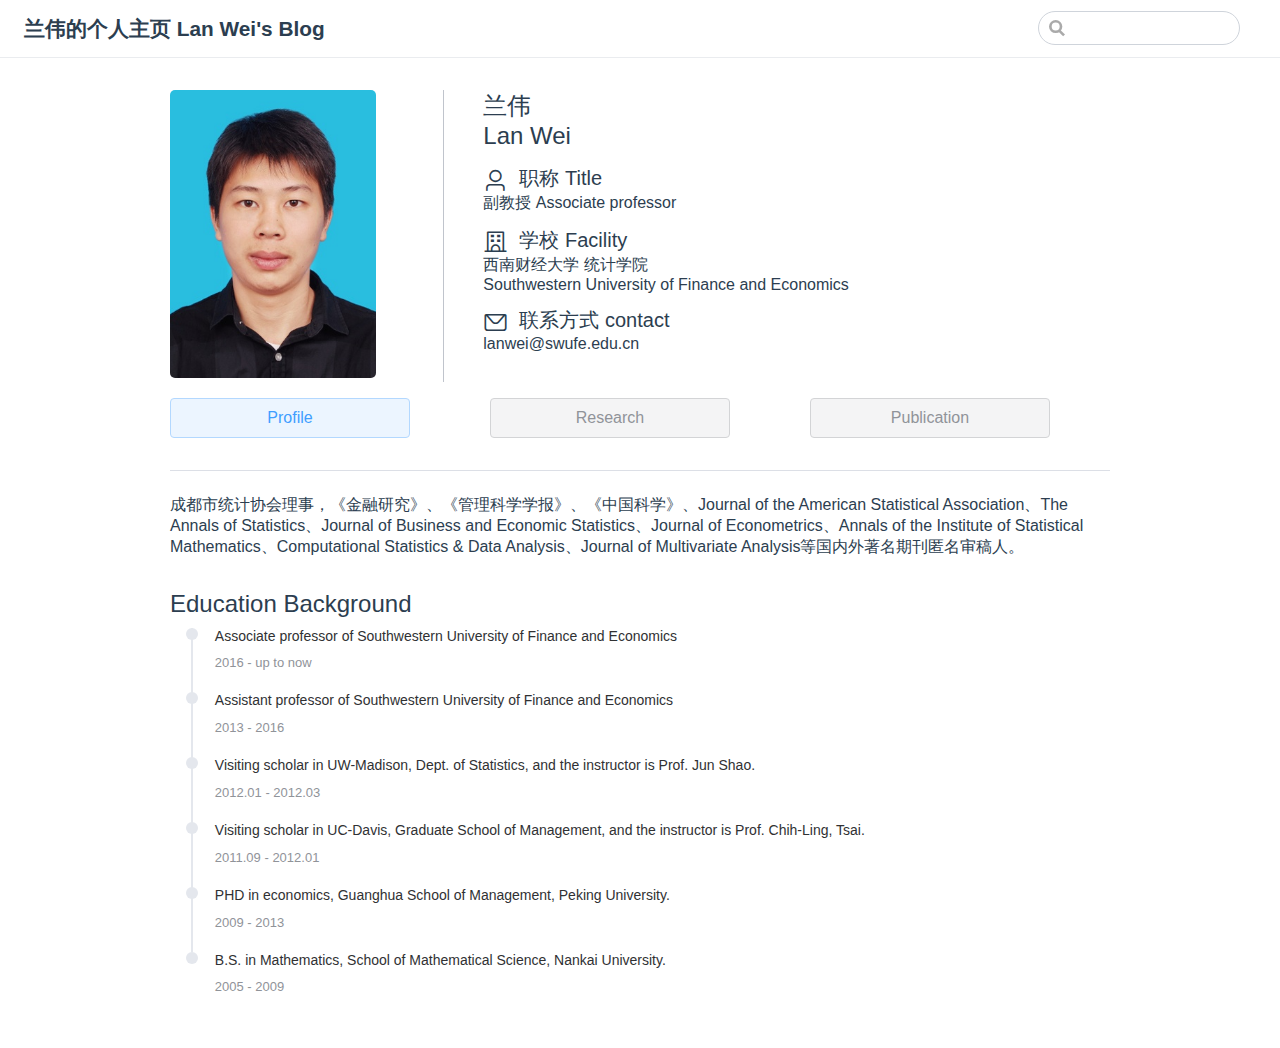
==== index.html @ 08ac2316 "Add files via upload" ====
<!DOCTYPE html>
<html lang="en-US">
  <head>
    <meta charset="utf-8">
    <meta name="viewport" content="width=device-width,initial-scale=1">
    <title>兰伟的个人主页 Lan Wei&#39;s Blog</title>
    <meta name="generator" content="VuePress 1.8.2">
    
    <meta name="description" content="兰伟，西南财经大学统计学教授。成都市统计协会理事，《金融研究》、《管理科学学报》、《中国科学》、Journal of the American Statistical Association、The Annals of Statistics、Journal of Business and Economic Statistics、Journal of Econometrics、Annals of the Institute of Statistical Mathematics、Computational Statistics & Data Analysis、Journal of Multivariate Analysis等国内外著名期刊匿名审稿人。">
    
    <link rel="preload" href="/assets/css/0.styles.59c8fa78.css" as="style"><link rel="preload" href="/assets/js/app.a9b7e466.js" as="script"><link rel="preload" href="/assets/js/2.0e69b0fc.js" as="script"><link rel="preload" href="/assets/js/13.c1767316.js" as="script"><link rel="preload" href="/assets/js/3.027053e8.js" as="script"><link rel="prefetch" href="/assets/js/10.9da63122.js"><link rel="prefetch" href="/assets/js/11.3cd99511.js"><link rel="prefetch" href="/assets/js/12.b939399b.js"><link rel="prefetch" href="/assets/js/14.62161e53.js"><link rel="prefetch" href="/assets/js/4.48cada5f.js"><link rel="prefetch" href="/assets/js/5.c3596bbe.js"><link rel="prefetch" href="/assets/js/6.69b1c724.js"><link rel="prefetch" href="/assets/js/7.3bd803ee.js"><link rel="prefetch" href="/assets/js/8.2eb6c017.js"><link rel="prefetch" href="/assets/js/9.b30fb644.js">
    <link rel="stylesheet" href="/assets/css/0.styles.59c8fa78.css">
  </head>
  <body>
    <div id="app" data-server-rendered="true"><div class="theme-container no-sidebar"><header class="navbar"><div class="sidebar-button"><svg xmlns="http://www.w3.org/2000/svg" aria-hidden="true" role="img" viewBox="0 0 448 512" class="icon"><path fill="currentColor" d="M436 124H12c-6.627 0-12-5.373-12-12V80c0-6.627 5.373-12 12-12h424c6.627 0 12 5.373 12 12v32c0 6.627-5.373 12-12 12zm0 160H12c-6.627 0-12-5.373-12-12v-32c0-6.627 5.373-12 12-12h424c6.627 0 12 5.373 12 12v32c0 6.627-5.373 12-12 12zm0 160H12c-6.627 0-12-5.373-12-12v-32c0-6.627 5.373-12 12-12h424c6.627 0 12 5.373 12 12v32c0 6.627-5.373 12-12 12z"></path></svg></div> <a href="/" aria-current="page" class="home-link router-link-exact-active router-link-active"><!----> <span class="site-name">兰伟的个人主页 Lan Wei's Blog</span></a> <div class="links"><div class="search-box"><input aria-label="Search" autocomplete="off" spellcheck="false" value=""> <!----></div> <!----></div></header> <div class="sidebar-mask"></div> <aside class="sidebar"><!---->  <!----> </aside> <main class="page"> <div class="theme-default-content content__default"><div class="outer-container el-row" style="margin-left:-10px;margin-right:-10px;"><div class="el-row" style="margin-left:-10px;margin-right:-10px;"><div style="width:100%;height:100%;" data-v-4c22786f><div class="left-image el-row el-row--flex" data-v-4c22786f><div class="left el-col el-col-7 el-col-offset-0" style="padding-right:1rem;" data-v-4c22786f><img src="/assets/img/avatar.734fcd0d.jpg" class="image" data-v-4c22786f></div> <div class="right el-col el-col-15 el-col-offset-0 el-col-push-1" data-v-4c22786f><div class="name el-row" data-v-4c22786f>兰伟</div> <div class="name el-row" data-v-4c22786f>Lan Wei</div> <br data-v-4c22786f> <div class="el-row" data-v-4c22786f><div class="icon el-row el-row--flex" data-v-4c22786f><i class="el-icon-user el-icon" data-v-4c22786f></i>
                      职称 Title
                </div> <div class="icon-word el-row" data-v-4c22786f>
                    副教授 Associate professor
                </div></div> <div class="el-row" data-v-4c22786f><div class="icon el-row el-row--flex" data-v-4c22786f><i class="el-icon-school el-icon" data-v-4c22786f></i>
                      学校 Facility
                </div> <div class="icon-word el-row" data-v-4c22786f>
                    西南财经大学 统计学院 <br data-v-4c22786f> Southwestern University of Finance and Economics
                </div></div> <div class="el-row" data-v-4c22786f><div class="icon el-row el-row--flex" data-v-4c22786f><i class="el-icon-message el-icon" data-v-4c22786f></i>
                      联系方式 contact
                </div> <div class="icon-word el-row" data-v-4c22786f>
                    lanwei@swufe.edu.cn
                </div></div></div></div></div></div> <div class="el-row" style="margin-left:-10px;margin-right:-10px;"><div class="right-container el-row" data-v-6be45479><div class="el-row el-row--flex" style="margin-left:-10px;margin-right:-10px;" data-v-6be45479><div class="el-col el-col-8 el-col-offset-0" style="padding-left:10px;padding-right:10px;" data-v-6be45479><button type="button" class="el-button top-btn el-button--primary is-plain" data-v-6be45479><!----><!----><span>Profile</span></button></div> <div class="el-col el-col-8 el-col-offset-0" style="padding-left:10px;padding-right:10px;" data-v-6be45479><button type="button" class="el-button top-btn el-button--info is-plain" data-v-6be45479><!----><!----><span>Research</span></button></div> <div class="el-col el-col-8 el-col-offset-0" style="padding-left:10px;padding-right:10px;" data-v-6be45479><button type="button" class="el-button top-btn el-button--info is-plain" data-v-6be45479><!----><!----><span>Publication</span></button></div></div> <div class="el-divider el-divider--horizontal" data-v-6be45479><!----></div> <div class="block introduce el-row" data-v-6be45479><div class="content" data-v-6be45479>成都市统计协会理事，《金融研究》、《管理科学学报》、《中国科学》、Journal of the American Statistical Association、The Annals of Statistics、Journal of Business and Economic Statistics、Journal of Econometrics、Annals of the Institute of Statistical Mathematics、Computational Statistics & Data Analysis、Journal of Multivariate Analysis等国内外著名期刊匿名审稿人。</div></div> <div class="block education el-row" data-v-6be45479><div class="name" data-v-6be45479>Education Background</div> <ul class="content el-timeline is-reverse" data-v-6be45479><li class="el-timeline-item" data-v-6be45479><div class="el-timeline-item__tail"></div><div class="el-timeline-item__node el-timeline-item__node--normal el-timeline-item__node--"><!----></div><!----><div class="el-timeline-item__wrapper"><!----><div class="el-timeline-item__content">
            Associate professor of Southwestern University of Finance and Economics
            </div><div class="el-timeline-item__timestamp is-bottom">
      2016 - up to now
    </div></div></li><li class="el-timeline-item" data-v-6be45479><div class="el-timeline-item__tail"></div><div class="el-timeline-item__node el-timeline-item__node--normal el-timeline-item__node--"><!----></div><!----><div class="el-timeline-item__wrapper"><!----><div class="el-timeline-item__content">
            Assistant professor of Southwestern University of Finance and Economics
            </div><div class="el-timeline-item__timestamp is-bottom">
      2013 - 2016
    </div></div></li><li class="el-timeline-item" data-v-6be45479><div class="el-timeline-item__tail"></div><div class="el-timeline-item__node el-timeline-item__node--normal el-timeline-item__node--"><!----></div><!----><div class="el-timeline-item__wrapper"><!----><div class="el-timeline-item__content">
            Visiting scholar in UW-Madison, Dept. of Statistics, and the instructor is Prof. Jun Shao.
            </div><div class="el-timeline-item__timestamp is-bottom">
      2012.01 - 2012.03
    </div></div></li><li class="el-timeline-item" data-v-6be45479><div class="el-timeline-item__tail"></div><div class="el-timeline-item__node el-timeline-item__node--normal el-timeline-item__node--"><!----></div><!----><div class="el-timeline-item__wrapper"><!----><div class="el-timeline-item__content">
            Visiting scholar in UC-Davis, Graduate School of Management, and the instructor is Prof. Chih-Ling, Tsai.
            </div><div class="el-timeline-item__timestamp is-bottom">
      2011.09 - 2012.01
    </div></div></li><li class="el-timeline-item" data-v-6be45479><div class="el-timeline-item__tail"></div><div class="el-timeline-item__node el-timeline-item__node--normal el-timeline-item__node--"><!----></div><!----><div class="el-timeline-item__wrapper"><!----><div class="el-timeline-item__content">
            PHD in economics, Guanghua School of Management, Peking University.
            </div><div class="el-timeline-item__timestamp is-bottom">
      2009 - 2013
    </div></div></li><li class="el-timeline-item" data-v-6be45479><div class="el-timeline-item__tail"></div><div class="el-timeline-item__node el-timeline-item__node--normal el-timeline-item__node--"><!----></div><!----><div class="el-timeline-item__wrapper"><!----><div class="el-timeline-item__content">
            B.S. in Mathematics, School of Mathematical Science, Nankai University.
            </div><div class="el-timeline-item__timestamp is-bottom">
      2005 - 2009
    </div></div></li></ul></div> <!----> <!----></div></div></div></div> <footer class="page-edit"><!----> <!----></footer> <!----> </main></div><div class="global-ui"></div></div>
    <script src="/assets/js/app.a9b7e466.js" defer></script><script src="/assets/js/2.0e69b0fc.js" defer></script><script src="/assets/js/13.c1767316.js" defer></script><script src="/assets/js/3.027053e8.js" defer></script>
  </body>
</html>
---- assets/css/0.styles.59c8fa78.css ----
.el-pagination--small .arrow.disabled,.el-table--hidden,.el-table .hidden-columns,.el-table td.is-hidden>*,.el-table th.is-hidden>*{visibility:hidden}.el-dropdown .el-dropdown-selfdefine:focus:active,.el-dropdown .el-dropdown-selfdefine:focus:not(.focusing),.el-message__closeBtn:focus,.el-message__content:focus,.el-popover:focus,.el-popover:focus:active,.el-popover__reference:focus:hover,.el-popover__reference:focus:not(.focusing),.el-rate:active,.el-rate:focus,.el-tooltip:focus:hover,.el-tooltip:focus:not(.focusing),.el-upload-list__item.is-success:active,.el-upload-list__item.is-success:not(.focusing):focus{outline-width:0}.el-input__suffix,.el-tree.is-dragging .el-tree-node__content *{pointer-events:none}@font-face{font-family:element-icons;src:url(/assets/fonts/element-icons.535877f5.woff) format("woff"),url(/assets/fonts/element-icons.732389de.ttf) format("truetype");font-weight:400;font-display:"auto";font-style:normal}[class*=" el-icon-"],[class^=el-icon-]{font-family:element-icons!important;speak:none;font-style:normal;font-weight:400;font-variant:normal;text-transform:none;line-height:1;vertical-align:baseline;display:inline-block;-webkit-font-smoothing:antialiased;-moz-osx-font-smoothing:grayscale}.el-icon-ice-cream-round:before{content:"\e6a0"}.el-icon-ice-cream-square:before{content:"\e6a3"}.el-icon-lollipop:before{content:"\e6a4"}.el-icon-potato-strips:before{content:"\e6a5"}.el-icon-milk-tea:before{content:"\e6a6"}.el-icon-ice-drink:before{content:"\e6a7"}.el-icon-ice-tea:before{content:"\e6a9"}.el-icon-coffee:before{content:"\e6aa"}.el-icon-orange:before{content:"\e6ab"}.el-icon-pear:before{content:"\e6ac"}.el-icon-apple:before{content:"\e6ad"}.el-icon-cherry:before{content:"\e6ae"}.el-icon-watermelon:before{content:"\e6af"}.el-icon-grape:before{content:"\e6b0"}.el-icon-refrigerator:before{content:"\e6b1"}.el-icon-goblet-square-full:before{content:"\e6b2"}.el-icon-goblet-square:before{content:"\e6b3"}.el-icon-goblet-full:before{content:"\e6b4"}.el-icon-goblet:before{content:"\e6b5"}.el-icon-cold-drink:before{content:"\e6b6"}.el-icon-coffee-cup:before{content:"\e6b8"}.el-icon-water-cup:before{content:"\e6b9"}.el-icon-hot-water:before{content:"\e6ba"}.el-icon-ice-cream:before{content:"\e6bb"}.el-icon-dessert:before{content:"\e6bc"}.el-icon-sugar:before{content:"\e6bd"}.el-icon-tableware:before{content:"\e6be"}.el-icon-burger:before{content:"\e6bf"}.el-icon-knife-fork:before{content:"\e6c1"}.el-icon-fork-spoon:before{content:"\e6c2"}.el-icon-chicken:before{content:"\e6c3"}.el-icon-food:before{content:"\e6c4"}.el-icon-dish-1:before{content:"\e6c5"}.el-icon-dish:before{content:"\e6c6"}.el-icon-moon-night:before{content:"\e6ee"}.el-icon-moon:before{content:"\e6f0"}.el-icon-cloudy-and-sunny:before{content:"\e6f1"}.el-icon-partly-cloudy:before{content:"\e6f2"}.el-icon-cloudy:before{content:"\e6f3"}.el-icon-sunny:before{content:"\e6f6"}.el-icon-sunset:before{content:"\e6f7"}.el-icon-sunrise-1:before{content:"\e6f8"}.el-icon-sunrise:before{content:"\e6f9"}.el-icon-heavy-rain:before{content:"\e6fa"}.el-icon-lightning:before{content:"\e6fb"}.el-icon-light-rain:before{content:"\e6fc"}.el-icon-wind-power:before{content:"\e6fd"}.el-icon-baseball:before{content:"\e712"}.el-icon-soccer:before{content:"\e713"}.el-icon-football:before{content:"\e715"}.el-icon-basketball:before{content:"\e716"}.el-icon-ship:before{content:"\e73f"}.el-icon-truck:before{content:"\e740"}.el-icon-bicycle:before{content:"\e741"}.el-icon-mobile-phone:before{content:"\e6d3"}.el-icon-service:before{content:"\e6d4"}.el-icon-key:before{content:"\e6e2"}.el-icon-unlock:before{content:"\e6e4"}.el-icon-lock:before{content:"\e6e5"}.el-icon-watch:before{content:"\e6fe"}.el-icon-watch-1:before{content:"\e6ff"}.el-icon-timer:before{content:"\e702"}.el-icon-alarm-clock:before{content:"\e703"}.el-icon-map-location:before{content:"\e704"}.el-icon-delete-location:before{content:"\e705"}.el-icon-add-location:before{content:"\e706"}.el-icon-location-information:before{content:"\e707"}.el-icon-location-outline:before{content:"\e708"}.el-icon-location:before{content:"\e79e"}.el-icon-place:before{content:"\e709"}.el-icon-discover:before{content:"\e70a"}.el-icon-first-aid-kit:before{content:"\e70b"}.el-icon-trophy-1:before{content:"\e70c"}.el-icon-trophy:before{content:"\e70d"}.el-icon-medal:before{content:"\e70e"}.el-icon-medal-1:before{content:"\e70f"}.el-icon-stopwatch:before{content:"\e710"}.el-icon-mic:before{content:"\e711"}.el-icon-copy-document:before{content:"\e718"}.el-icon-full-screen:before{content:"\e719"}.el-icon-switch-button:before{content:"\e71b"}.el-icon-aim:before{content:"\e71c"}.el-icon-crop:before{content:"\e71d"}.el-icon-odometer:before{content:"\e71e"}.el-icon-time:before{content:"\e71f"}.el-icon-bangzhu:before{content:"\e724"}.el-icon-close-notification:before{content:"\e726"}.el-icon-microphone:before{content:"\e727"}.el-icon-turn-off-microphone:before{content:"\e728"}.el-icon-position:before{content:"\e729"}.el-icon-postcard:before{content:"\e72a"}.el-icon-message:before{content:"\e72b"}.el-icon-chat-line-square:before{content:"\e72d"}.el-icon-chat-dot-square:before{content:"\e72e"}.el-icon-chat-dot-round:before{content:"\e72f"}.el-icon-chat-square:before{content:"\e730"}.el-icon-chat-line-round:before{content:"\e731"}.el-icon-chat-round:before{content:"\e732"}.el-icon-set-up:before{content:"\e733"}.el-icon-turn-off:before{content:"\e734"}.el-icon-open:before{content:"\e735"}.el-icon-connection:before{content:"\e736"}.el-icon-link:before{content:"\e737"}.el-icon-cpu:before{content:"\e738"}.el-icon-thumb:before{content:"\e739"}.el-icon-female:before{content:"\e73a"}.el-icon-male:before{content:"\e73b"}.el-icon-guide:before{content:"\e73c"}.el-icon-news:before{content:"\e73e"}.el-icon-price-tag:before{content:"\e744"}.el-icon-discount:before{content:"\e745"}.el-icon-wallet:before{content:"\e747"}.el-icon-coin:before{content:"\e748"}.el-icon-money:before{content:"\e749"}.el-icon-bank-card:before{content:"\e74a"}.el-icon-box:before{content:"\e74b"}.el-icon-present:before{content:"\e74c"}.el-icon-sell:before{content:"\e6d5"}.el-icon-sold-out:before{content:"\e6d6"}.el-icon-shopping-bag-2:before{content:"\e74d"}.el-icon-shopping-bag-1:before{content:"\e74e"}.el-icon-shopping-cart-2:before{content:"\e74f"}.el-icon-shopping-cart-1:before{content:"\e750"}.el-icon-shopping-cart-full:before{content:"\e751"}.el-icon-smoking:before{content:"\e752"}.el-icon-no-smoking:before{content:"\e753"}.el-icon-house:before{content:"\e754"}.el-icon-table-lamp:before{content:"\e755"}.el-icon-school:before{content:"\e756"}.el-icon-office-building:before{content:"\e757"}.el-icon-toilet-paper:before{content:"\e758"}.el-icon-notebook-2:before{content:"\e759"}.el-icon-notebook-1:before{content:"\e75a"}.el-icon-files:before{content:"\e75b"}.el-icon-collection:before{content:"\e75c"}.el-icon-receiving:before{content:"\e75d"}.el-icon-suitcase-1:before{content:"\e760"}.el-icon-suitcase:before{content:"\e761"}.el-icon-film:before{content:"\e763"}.el-icon-collection-tag:before{content:"\e765"}.el-icon-data-analysis:before{content:"\e766"}.el-icon-pie-chart:before{content:"\e767"}.el-icon-data-board:before{content:"\e768"}.el-icon-data-line:before{content:"\e76d"}.el-icon-reading:before{content:"\e769"}.el-icon-magic-stick:before{content:"\e76a"}.el-icon-coordinate:before{content:"\e76b"}.el-icon-mouse:before{content:"\e76c"}.el-icon-brush:before{content:"\e76e"}.el-icon-headset:before{content:"\e76f"}.el-icon-umbrella:before{content:"\e770"}.el-icon-scissors:before{content:"\e771"}.el-icon-mobile:before{content:"\e773"}.el-icon-attract:before{content:"\e774"}.el-icon-monitor:before{content:"\e775"}.el-icon-search:before{content:"\e778"}.el-icon-takeaway-box:before{content:"\e77a"}.el-icon-paperclip:before{content:"\e77d"}.el-icon-printer:before{content:"\e77e"}.el-icon-document-add:before{content:"\e782"}.el-icon-document:before{content:"\e785"}.el-icon-document-checked:before{content:"\e786"}.el-icon-document-copy:before{content:"\e787"}.el-icon-document-delete:before{content:"\e788"}.el-icon-document-remove:before{content:"\e789"}.el-icon-tickets:before{content:"\e78b"}.el-icon-folder-checked:before{content:"\e77f"}.el-icon-folder-delete:before{content:"\e780"}.el-icon-folder-remove:before{content:"\e781"}.el-icon-folder-add:before{content:"\e783"}.el-icon-folder-opened:before{content:"\e784"}.el-icon-folder:before{content:"\e78a"}.el-icon-edit-outline:before{content:"\e764"}.el-icon-edit:before{content:"\e78c"}.el-icon-date:before{content:"\e78e"}.el-icon-c-scale-to-original:before{content:"\e7c6"}.el-icon-view:before{content:"\e6ce"}.el-icon-loading:before{content:"\e6cf"}.el-icon-rank:before{content:"\e6d1"}.el-icon-sort-down:before{content:"\e7c4"}.el-icon-sort-up:before{content:"\e7c5"}.el-icon-sort:before{content:"\e6d2"}.el-icon-finished:before{content:"\e6cd"}.el-icon-refresh-left:before{content:"\e6c7"}.el-icon-refresh-right:before{content:"\e6c8"}.el-icon-refresh:before{content:"\e6d0"}.el-icon-video-play:before{content:"\e7c0"}.el-icon-video-pause:before{content:"\e7c1"}.el-icon-d-arrow-right:before{content:"\e6dc"}.el-icon-d-arrow-left:before{content:"\e6dd"}.el-icon-arrow-up:before{content:"\e6e1"}.el-icon-arrow-down:before{content:"\e6df"}.el-icon-arrow-right:before{content:"\e6e0"}.el-icon-arrow-left:before{content:"\e6de"}.el-icon-top-right:before{content:"\e6e7"}.el-icon-top-left:before{content:"\e6e8"}.el-icon-top:before{content:"\e6e6"}.el-icon-bottom:before{content:"\e6eb"}.el-icon-right:before{content:"\e6e9"}.el-icon-back:before{content:"\e6ea"}.el-icon-bottom-right:before{content:"\e6ec"}.el-icon-bottom-left:before{content:"\e6ed"}.el-icon-caret-top:before{content:"\e78f"}.el-icon-caret-bottom:before{content:"\e790"}.el-icon-caret-right:before{content:"\e791"}.el-icon-caret-left:before{content:"\e792"}.el-icon-d-caret:before{content:"\e79a"}.el-icon-share:before{content:"\e793"}.el-icon-menu:before{content:"\e798"}.el-icon-s-grid:before{content:"\e7a6"}.el-icon-s-check:before{content:"\e7a7"}.el-icon-s-data:before{content:"\e7a8"}.el-icon-s-opportunity:before{content:"\e7aa"}.el-icon-s-custom:before{content:"\e7ab"}.el-icon-s-claim:before{content:"\e7ad"}.el-icon-s-finance:before{content:"\e7ae"}.el-icon-s-comment:before{content:"\e7af"}.el-icon-s-flag:before{content:"\e7b0"}.el-icon-s-marketing:before{content:"\e7b1"}.el-icon-s-shop:before{content:"\e7b4"}.el-icon-s-open:before{content:"\e7b5"}.el-icon-s-management:before{content:"\e7b6"}.el-icon-s-ticket:before{content:"\e7b7"}.el-icon-s-release:before{content:"\e7b8"}.el-icon-s-home:before{content:"\e7b9"}.el-icon-s-promotion:before{content:"\e7ba"}.el-icon-s-operation:before{content:"\e7bb"}.el-icon-s-unfold:before{content:"\e7bc"}.el-icon-s-fold:before{content:"\e7a9"}.el-icon-s-platform:before{content:"\e7bd"}.el-icon-s-order:before{content:"\e7be"}.el-icon-s-cooperation:before{content:"\e7bf"}.el-icon-bell:before{content:"\e725"}.el-icon-message-solid:before{content:"\e799"}.el-icon-video-camera:before{content:"\e772"}.el-icon-video-camera-solid:before{content:"\e796"}.el-icon-camera:before{content:"\e779"}.el-icon-camera-solid:before{content:"\e79b"}.el-icon-download:before{content:"\e77c"}.el-icon-upload2:before{content:"\e77b"}.el-icon-upload:before{content:"\e7c3"}.el-icon-picture-outline-round:before{content:"\e75f"}.el-icon-picture-outline:before{content:"\e75e"}.el-icon-picture:before{content:"\e79f"}.el-icon-close:before{content:"\e6db"}.el-icon-check:before{content:"\e6da"}.el-icon-plus:before{content:"\e6d9"}.el-icon-minus:before{content:"\e6d8"}.el-icon-help:before{content:"\e73d"}.el-icon-s-help:before{content:"\e7b3"}.el-icon-circle-close:before{content:"\e78d"}.el-icon-circle-check:before{content:"\e720"}.el-icon-circle-plus-outline:before{content:"\e723"}.el-icon-remove-outline:before{content:"\e722"}.el-icon-zoom-out:before{content:"\e776"}.el-icon-zoom-in:before{content:"\e777"}.el-icon-error:before{content:"\e79d"}.el-icon-success:before{content:"\e79c"}.el-icon-circle-plus:before{content:"\e7a0"}.el-icon-remove:before{content:"\e7a2"}.el-icon-info:before{content:"\e7a1"}.el-icon-question:before{content:"\e7a4"}.el-icon-warning-outline:before{content:"\e6c9"}.el-icon-warning:before{content:"\e7a3"}.el-icon-goods:before{content:"\e7c2"}.el-icon-s-goods:before{content:"\e7b2"}.el-icon-star-off:before{content:"\e717"}.el-icon-star-on:before{content:"\e797"}.el-icon-more-outline:before{content:"\e6cc"}.el-icon-more:before{content:"\e794"}.el-icon-phone-outline:before{content:"\e6cb"}.el-icon-phone:before{content:"\e795"}.el-icon-user:before{content:"\e6e3"}.el-icon-user-solid:before{content:"\e7a5"}.el-icon-setting:before{content:"\e6ca"}.el-icon-s-tools:before{content:"\e7ac"}.el-icon-delete:before{content:"\e6d7"}.el-icon-delete-solid:before{content:"\e7c9"}.el-icon-eleme:before{content:"\e7c7"}.el-icon-platform-eleme:before{content:"\e7ca"}.el-icon-loading{-webkit-animation:rotating 2s linear infinite;animation:rotating 2s linear infinite}.el-icon--right{margin-left:5px}.el-icon--left{margin-right:5px}@-webkit-keyframes rotating{0%{transform:rotate(0)}to{transform:rotate(1turn)}}@keyframes rotating{0%{transform:rotate(0)}to{transform:rotate(1turn)}}.el-pagination{white-space:nowrap;padding:2px 5px;color:#303133;font-weight:700}.el-pagination:after,.el-pagination:before{display:table;content:""}.el-pagination:after{clear:both}.el-pagination button,.el-pagination span:not([class*=suffix]){display:inline-block;font-size:13px;min-width:35.5px;height:28px;line-height:28px;vertical-align:top;box-sizing:border-box}.el-pagination .el-input__inner{text-align:center;-moz-appearance:textfield;line-height:normal}.el-pagination .el-input__suffix{right:0;transform:scale(.8)}.el-pagination .el-select .el-input{width:100px;margin:0 5px}.el-pagination .el-select .el-input .el-input__inner{padding-right:25px;border-radius:3px}.el-pagination button{border:none;padding:0 6px;background:0 0}.el-pagination button:focus{outline:0}.el-pagination button:hover{color:#409eff}.el-pagination button:disabled{color:#c0c4cc;background-color:#fff;cursor:not-allowed}.el-pagination .btn-next,.el-pagination .btn-prev{background:50% no-repeat #fff;background-size:16px;cursor:pointer;margin:0;color:#303133}.el-pagination .btn-next .el-icon,.el-pagination .btn-prev .el-icon{display:block;font-size:12px;font-weight:700}.el-pagination .btn-prev{padding-right:12px}.el-pagination .btn-next{padding-left:12px}.el-pagination .el-pager li.disabled{color:#c0c4cc;cursor:not-allowed}.el-pager li,.el-pager li.btn-quicknext:hover,.el-pager li.btn-quickprev:hover{cursor:pointer}.el-pagination--small .btn-next,.el-pagination--small .btn-prev,.el-pagination--small .el-pager li,.el-pagination--small .el-pager li.btn-quicknext,.el-pagination--small .el-pager li.btn-quickprev,.el-pagination--small .el-pager li:last-child{border-color:transparent;font-size:12px;line-height:22px;height:22px;min-width:22px}.el-pagination--small .more:before,.el-pagination--small li.more:before{line-height:24px}.el-pagination--small button,.el-pagination--small span:not([class*=suffix]){height:22px;line-height:22px}.el-pagination--small .el-pagination__editor,.el-pagination--small .el-pagination__editor.el-input .el-input__inner{height:22px}.el-pagination__sizes{margin:0 10px 0 0;font-weight:400;color:#606266}.el-pagination__sizes .el-input .el-input__inner{font-size:13px;padding-left:8px}.el-pagination__sizes .el-input .el-input__inner:hover{border-color:#409eff}.el-pagination__total{margin-right:10px;font-weight:400;color:#606266}.el-pagination__jump{margin-left:24px;font-weight:400;color:#606266}.el-pagination__jump .el-input__inner{padding:0 3px}.el-pagination__rightwrapper{float:right}.el-pagination__editor{line-height:18px;padding:0 2px;height:28px;text-align:center;margin:0 2px;box-sizing:border-box;border-radius:3px}.el-pager,.el-pagination.is-background .btn-next,.el-pagination.is-background .btn-prev{padding:0}.el-pagination__editor.el-input{width:50px}.el-pagination__editor.el-input .el-input__inner{height:28px}.el-pagination__editor .el-input__inner::-webkit-inner-spin-button,.el-pagination__editor .el-input__inner::-webkit-outer-spin-button{-webkit-appearance:none;margin:0}.el-pagination.is-background .btn-next,.el-pagination.is-background .btn-prev,.el-pagination.is-background .el-pager li{margin:0 5px;background-color:#f4f4f5;color:#606266;min-width:30px;border-radius:2px}.el-pagination.is-background .btn-next.disabled,.el-pagination.is-background .btn-next:disabled,.el-pagination.is-background .btn-prev.disabled,.el-pagination.is-background .btn-prev:disabled,.el-pagination.is-background .el-pager li.disabled{color:#c0c4cc}.el-pagination.is-background .el-pager li:not(.disabled):hover{color:#409eff}.el-pagination.is-background .el-pager li:not(.disabled).active{background-color:#409eff;color:#fff}.el-dialog,.el-pager li{background:#fff;-webkit-box-sizing:border-box}.el-pagination.is-background.el-pagination--small .btn-next,.el-pagination.is-background.el-pagination--small .btn-prev,.el-pagination.is-background.el-pagination--small .el-pager li{margin:0 3px;min-width:22px}.el-pager,.el-pager li{vertical-align:top;margin:0;display:inline-block}.el-pager{-ms-user-select:none;user-select:none;list-style:none;font-size:0}.el-date-table,.el-pager,.el-table th{-webkit-user-select:none;-moz-user-select:none}.el-pager .more:before{line-height:30px}.el-pager li{padding:0 4px;font-size:13px;min-width:35.5px;height:28px;line-height:28px;box-sizing:border-box;text-align:center}.el-menu--collapse .el-menu .el-submenu,.el-menu--popup{min-width:200px}.el-pager li.btn-quicknext,.el-pager li.btn-quickprev{line-height:28px;color:#303133}.el-pager li.btn-quicknext.disabled,.el-pager li.btn-quickprev.disabled{color:#c0c4cc}.el-pager li.active+li{border-left:0}.el-pager li:hover{color:#409eff}.el-pager li.active{color:#409eff;cursor:default}@-webkit-keyframes v-modal-in{0%{opacity:0}}@-webkit-keyframes v-modal-out{to{opacity:0}}.el-dialog{position:relative;margin:0 auto 50px;border-radius:2px;box-shadow:0 1px 3px rgba(0,0,0,.3);box-sizing:border-box;width:50%}.el-dialog.is-fullscreen{width:100%;margin-top:0;margin-bottom:0;height:100%;overflow:auto}.el-dialog__wrapper{position:fixed;top:0;right:0;bottom:0;left:0;overflow:auto;margin:0}.el-dialog__header{padding:20px 20px 10px}.el-dialog__headerbtn{position:absolute;top:20px;right:20px;padding:0;background:0 0;border:none;outline:0;cursor:pointer;font-size:16px}.el-dialog__headerbtn .el-dialog__close{color:#909399}.el-dialog__headerbtn:focus .el-dialog__close,.el-dialog__headerbtn:hover .el-dialog__close{color:#409eff}.el-dialog__title{line-height:24px;font-size:18px;color:#303133}.el-dialog__body{padding:30px 20px;color:#606266;font-size:14px;word-break:break-all}.el-dialog__footer{padding:10px 20px 20px;text-align:right;box-sizing:border-box}.el-dialog--center{text-align:center}.el-dialog--center .el-dialog__body{text-align:initial;padding:25px 25px 30px}.el-dialog--center .el-dialog__footer{text-align:inherit}.dialog-fade-enter-active{-webkit-animation:dialog-fade-in .3s;animation:dialog-fade-in .3s}.dialog-fade-leave-active{-webkit-animation:dialog-fade-out .3s;animation:dialog-fade-out .3s}@-webkit-keyframes dialog-fade-in{0%{transform:translate3d(0,-20px,0);opacity:0}to{transform:translateZ(0);opacity:1}}@keyframes dialog-fade-in{0%{transform:translate3d(0,-20px,0);opacity:0}to{transform:translateZ(0);opacity:1}}@-webkit-keyframes dialog-fade-out{0%{transform:translateZ(0);opacity:1}to{transform:translate3d(0,-20px,0);opacity:0}}@keyframes dialog-fade-out{0%{transform:translateZ(0);opacity:1}to{transform:translate3d(0,-20px,0);opacity:0}}.el-autocomplete{position:relative;display:inline-block}.el-autocomplete-suggestion{margin:5px 0;box-shadow:0 2px 12px 0 rgba(0,0,0,.1);border-radius:4px;border:1px solid #e4e7ed;box-sizing:border-box;background-color:#fff}.el-dropdown-menu,.el-menu--collapse .el-submenu .el-menu{z-index:10;-webkit-box-shadow:0 2px 12px 0 rgba(0,0,0,.1)}.el-autocomplete-suggestion__wrap{max-height:280px;padding:10px 0;box-sizing:border-box}.el-autocomplete-suggestion__list{margin:0;padding:0}.el-autocomplete-suggestion li{padding:0 20px;margin:0;line-height:34px;cursor:pointer;color:#606266;font-size:14px;list-style:none;white-space:nowrap;overflow:hidden;text-overflow:ellipsis}.el-autocomplete-suggestion li.highlighted,.el-autocomplete-suggestion li:hover{background-color:#f5f7fa}.el-autocomplete-suggestion li.divider{margin-top:6px;border-top:1px solid #000}.el-autocomplete-suggestion li.divider:last-child{margin-bottom:-6px}.el-autocomplete-suggestion.is-loading li{text-align:center;height:100px;line-height:100px;font-size:20px;color:#999}.el-autocomplete-suggestion.is-loading li:after{display:inline-block;content:"";height:100%;vertical-align:middle}.el-autocomplete-suggestion.is-loading li:hover{background-color:#fff}.el-autocomplete-suggestion.is-loading .el-icon-loading{vertical-align:middle}.el-dropdown{display:inline-block;position:relative;color:#606266;font-size:14px}.el-dropdown .el-button-group{display:block}.el-dropdown .el-button-group .el-button{float:none}.el-dropdown .el-dropdown__caret-button{padding-left:5px;padding-right:5px;position:relative;border-left:none}.el-dropdown .el-dropdown__caret-button:before{content:"";position:absolute;display:block;width:1px;top:5px;bottom:5px;left:0;background:hsla(0,0%,100%,.5)}.el-dropdown .el-dropdown__caret-button.el-button--default:before{background:rgba(220,223,230,.5)}.el-dropdown .el-dropdown__caret-button:hover:before{top:0;bottom:0}.el-dropdown .el-dropdown__caret-button .el-dropdown__icon{padding-left:0}.el-dropdown__icon{font-size:12px;margin:0 3px}.el-dropdown-menu{position:absolute;top:0;left:0;padding:10px 0;margin:5px 0;background-color:#fff;border:1px solid #ebeef5;border-radius:4px;box-shadow:0 2px 12px 0 rgba(0,0,0,.1)}.el-dropdown-menu__item{list-style:none;line-height:36px;padding:0 20px;margin:0;font-size:14px;color:#606266;cursor:pointer;outline:0}.el-dropdown-menu__item:focus,.el-dropdown-menu__item:not(.is-disabled):hover{background-color:#ecf5ff;color:#66b1ff}.el-dropdown-menu__item i{margin-right:5px}.el-dropdown-menu__item--divided{position:relative;margin-top:6px;border-top:1px solid #ebeef5}.el-dropdown-menu__item--divided:before{content:"";height:6px;display:block;margin:0 -20px;background-color:#fff}.el-dropdown-menu__item.is-disabled{cursor:default;color:#bbb;pointer-events:none}.el-dropdown-menu--medium{padding:6px 0}.el-dropdown-menu--medium .el-dropdown-menu__item{line-height:30px;padding:0 17px;font-size:14px}.el-dropdown-menu--medium .el-dropdown-menu__item.el-dropdown-menu__item--divided{margin-top:6px}.el-dropdown-menu--medium .el-dropdown-menu__item.el-dropdown-menu__item--divided:before{height:6px;margin:0 -17px}.el-dropdown-menu--small{padding:6px 0}.el-dropdown-menu--small .el-dropdown-menu__item{line-height:27px;padding:0 15px;font-size:13px}.el-dropdown-menu--small .el-dropdown-menu__item.el-dropdown-menu__item--divided{margin-top:4px}.el-dropdown-menu--small .el-dropdown-menu__item.el-dropdown-menu__item--divided:before{height:4px;margin:0 -15px}.el-dropdown-menu--mini{padding:3px 0}.el-dropdown-menu--mini .el-dropdown-menu__item{line-height:24px;padding:0 10px;font-size:12px}.el-dropdown-menu--mini .el-dropdown-menu__item.el-dropdown-menu__item--divided{margin-top:3px}.el-dropdown-menu--mini .el-dropdown-menu__item.el-dropdown-menu__item--divided:before{height:3px;margin:0 -10px}.el-menu{border-right:1px solid #e6e6e6;list-style:none;position:relative;margin:0;padding-left:0}.el-menu,.el-menu--horizontal>.el-menu-item:not(.is-disabled):focus,.el-menu--horizontal>.el-menu-item:not(.is-disabled):hover,.el-menu--horizontal>.el-submenu .el-submenu__title:hover{background-color:#fff}.el-menu:after,.el-menu:before{display:table;content:""}.el-menu:after{clear:both}.el-menu.el-menu--horizontal{border-bottom:1px solid #e6e6e6}.el-menu--horizontal{border-right:none}.el-menu--horizontal>.el-menu-item{float:left;height:60px;line-height:60px;margin:0;border-bottom:2px solid transparent;color:#909399}.el-menu--horizontal>.el-menu-item a,.el-menu--horizontal>.el-menu-item a:hover{color:inherit}.el-menu--horizontal>.el-submenu{float:left}.el-menu--horizontal>.el-submenu:focus,.el-menu--horizontal>.el-submenu:hover{outline:0}.el-menu--horizontal>.el-submenu:focus .el-submenu__title,.el-menu--horizontal>.el-submenu:hover .el-submenu__title{color:#303133}.el-menu--horizontal>.el-submenu.is-active .el-submenu__title{border-bottom:2px solid #409eff;color:#303133}.el-menu--horizontal>.el-submenu .el-submenu__title{height:60px;line-height:60px;border-bottom:2px solid transparent;color:#909399}.el-menu--horizontal>.el-submenu .el-submenu__icon-arrow{position:static;vertical-align:middle;margin-left:8px;margin-top:-3px}.el-menu--horizontal .el-menu .el-menu-item,.el-menu--horizontal .el-menu .el-submenu__title{background-color:#fff;float:none;height:36px;line-height:36px;padding:0 10px;color:#909399}.el-menu--horizontal .el-menu .el-menu-item.is-active,.el-menu--horizontal .el-menu .el-submenu.is-active>.el-submenu__title{color:#303133}.el-menu--horizontal .el-menu-item:not(.is-disabled):focus,.el-menu--horizontal .el-menu-item:not(.is-disabled):hover{outline:0;color:#303133}.el-menu--horizontal>.el-menu-item.is-active{border-bottom:2px solid #409eff;color:#303133}.el-menu--collapse{width:64px}.el-menu--collapse>.el-menu-item [class^=el-icon-],.el-menu--collapse>.el-submenu>.el-submenu__title [class^=el-icon-]{margin:0;vertical-align:middle;width:24px;text-align:center}.el-menu--collapse>.el-menu-item .el-submenu__icon-arrow,.el-menu--collapse>.el-submenu>.el-submenu__title .el-submenu__icon-arrow{display:none}.el-menu--collapse>.el-menu-item span,.el-menu--collapse>.el-submenu>.el-submenu__title span{height:0;width:0;overflow:hidden;visibility:hidden;display:inline-block}.el-menu--collapse>.el-menu-item.is-active i{color:inherit}.el-menu--collapse .el-submenu{position:relative}.el-menu--collapse .el-submenu .el-menu{position:absolute;margin-left:5px;top:0;left:100%;border:1px solid #e4e7ed;border-radius:2px;box-shadow:0 2px 12px 0 rgba(0,0,0,.1)}.el-menu-item,.el-submenu__title{height:56px;line-height:56px;position:relative;-webkit-box-sizing:border-box;white-space:nowrap;list-style:none}.el-menu--collapse .el-submenu.is-opened>.el-submenu__title .el-submenu__icon-arrow{transform:none}.el-menu--popup{z-index:100;border:none;padding:5px 0;border-radius:2px;box-shadow:0 2px 12px 0 rgba(0,0,0,.1)}.el-menu--popup-bottom-start{margin-top:5px}.el-menu--popup-right-start{margin-left:5px;margin-right:5px}.el-menu-item{font-size:14px;color:#303133;padding:0 20px;cursor:pointer;transition:border-color .3s,background-color .3s,color .3s;box-sizing:border-box}.el-menu-item *{vertical-align:middle}.el-menu-item i{color:#909399}.el-menu-item:focus,.el-menu-item:hover{outline:0;background-color:#ecf5ff}.el-menu-item.is-disabled{opacity:.25;cursor:not-allowed;background:0 0!important}.el-menu-item [class^=el-icon-]{margin-right:5px;width:24px;text-align:center;font-size:18px;vertical-align:middle}.el-menu-item.is-active{color:#409eff}.el-menu-item.is-active i{color:inherit}.el-submenu{list-style:none;margin:0;padding-left:0}.el-submenu__title{font-size:14px;color:#303133;padding:0 20px;cursor:pointer;transition:border-color .3s,background-color .3s,color .3s;box-sizing:border-box}.el-submenu__title *{vertical-align:middle}.el-submenu__title i{color:#909399}.el-submenu__title:focus,.el-submenu__title:hover{outline:0;background-color:#ecf5ff}.el-submenu__title.is-disabled{opacity:.25;cursor:not-allowed;background:0 0!important}.el-submenu__title:hover{background-color:#ecf5ff}.el-submenu .el-menu{border:none}.el-submenu .el-menu-item{height:50px;line-height:50px;padding:0 45px;min-width:200px}.el-submenu__icon-arrow{position:absolute;top:50%;right:20px;margin-top:-7px;transition:transform .3s;font-size:12px}.el-submenu.is-active .el-submenu__title{border-bottom-color:#409eff}.el-submenu.is-opened>.el-submenu__title .el-submenu__icon-arrow{transform:rotate(180deg)}.el-submenu.is-disabled .el-menu-item,.el-submenu.is-disabled .el-submenu__title{opacity:.25;cursor:not-allowed;background:0 0!important}.el-submenu [class^=el-icon-]{vertical-align:middle;margin-right:5px;width:24px;text-align:center;font-size:18px}.el-menu-item-group>ul{padding:0}.el-menu-item-group__title{padding:7px 0 7px 20px;line-height:normal;font-size:12px;color:#909399}.el-radio-button__inner,.el-radio-group{display:inline-block;line-height:1;vertical-align:middle}.horizontal-collapse-transition .el-submenu__title .el-submenu__icon-arrow{transition:.2s;opacity:0}.el-radio-group{font-size:0}.el-radio-button{position:relative;display:inline-block;outline:0}.el-radio-button__inner{white-space:nowrap;background:#fff;border:1px solid #dcdfe6;font-weight:500;border-left:0;color:#606266;-webkit-appearance:none;text-align:center;box-sizing:border-box;outline:0;margin:0;position:relative;cursor:pointer;transition:all .3s cubic-bezier(.645,.045,.355,1);padding:12px 20px;font-size:14px;border-radius:0}.el-radio-button__inner.is-round{padding:12px 20px}.el-radio-button__inner:hover{color:#409eff}.el-radio-button__inner [class*=el-icon-]{line-height:.9}.el-radio-button__inner [class*=el-icon-]+span{margin-left:5px}.el-radio-button:first-child .el-radio-button__inner{border-left:1px solid #dcdfe6;border-radius:4px 0 0 4px;box-shadow:none!important}.el-radio-button__orig-radio{opacity:0;outline:0;position:absolute;z-index:-1}.el-radio-button__orig-radio:checked+.el-radio-button__inner{color:#fff;background-color:#409eff;border-color:#409eff;box-shadow:-1px 0 0 0 #409eff}.el-radio-button__orig-radio:disabled+.el-radio-button__inner{color:#c0c4cc;cursor:not-allowed;background-image:none;background-color:#fff;border-color:#ebeef5;box-shadow:none}.el-radio-button__orig-radio:disabled:checked+.el-radio-button__inner{background-color:#f2f6fc}.el-radio-button:last-child .el-radio-button__inner{border-radius:0 4px 4px 0}.el-popover,.el-radio-button:first-child:last-child .el-radio-button__inner{border-radius:4px}.el-radio-button--medium .el-radio-button__inner{padding:10px 20px;font-size:14px;border-radius:0}.el-radio-button--medium .el-radio-button__inner.is-round{padding:10px 20px}.el-radio-button--small .el-radio-button__inner{padding:9px 15px;font-size:12px;border-radius:0}.el-radio-button--small .el-radio-button__inner.is-round{padding:9px 15px}.el-radio-button--mini .el-radio-button__inner{padding:7px 15px;font-size:12px;border-radius:0}.el-radio-button--mini .el-radio-button__inner.is-round{padding:7px 15px}.el-radio-button:focus:not(.is-focus):not(:active):not(.is-disabled){box-shadow:0 0 2px 2px #409eff}.el-switch{display:inline-flex;align-items:center;position:relative;font-size:14px;line-height:20px;height:20px;vertical-align:middle}.el-switch__core,.el-switch__label{display:inline-block;cursor:pointer}.el-switch.is-disabled .el-switch__core,.el-switch.is-disabled .el-switch__label{cursor:not-allowed}.el-switch__label{transition:.2s;height:20px;font-size:14px;font-weight:500;vertical-align:middle;color:#303133}.el-switch__label.is-active{color:#409eff}.el-switch__label--left{margin-right:10px}.el-switch__label--right{margin-left:10px}.el-switch__label *{line-height:1;font-size:14px;display:inline-block}.el-switch__input{position:absolute;width:0;height:0;opacity:0;margin:0}.el-switch__core{margin:0;position:relative;width:40px;height:20px;border:1px solid #dcdfe6;outline:0;border-radius:10px;box-sizing:border-box;background:#dcdfe6;transition:border-color .3s,background-color .3s;vertical-align:middle}.el-switch__core:after{content:"";position:absolute;top:1px;left:1px;border-radius:100%;transition:all .3s;width:16px;height:16px;background-color:#fff}.el-switch.is-checked .el-switch__core{border-color:#409eff;background-color:#409eff}.el-switch.is-checked .el-switch__core:after{left:100%;margin-left:-17px}.el-switch.is-disabled{opacity:.6}.el-switch--wide .el-switch__label.el-switch__label--left span{left:10px}.el-switch--wide .el-switch__label.el-switch__label--right span{right:10px}.el-switch .label-fade-enter,.el-switch .label-fade-leave-active{opacity:0}.el-select-dropdown{position:absolute;z-index:1001;border:1px solid #e4e7ed;border-radius:4px;background-color:#fff;box-shadow:0 2px 12px 0 rgba(0,0,0,.1);box-sizing:border-box;margin:5px 0}.el-select-dropdown.is-multiple .el-select-dropdown__item.selected{color:#409eff;background-color:#fff}.el-select-dropdown.is-multiple .el-select-dropdown__item.selected.hover{background-color:#f5f7fa}.el-select-dropdown.is-multiple .el-select-dropdown__item.selected:after{position:absolute;right:20px;font-family:element-icons;content:"\e6da";font-size:12px;font-weight:700;-webkit-font-smoothing:antialiased;-moz-osx-font-smoothing:grayscale}.el-select-dropdown .el-scrollbar.is-empty .el-select-dropdown__list{padding:0}.el-select-dropdown__empty{padding:10px 0;margin:0;text-align:center;color:#999;font-size:14px}.el-select-dropdown__wrap{max-height:274px}.el-select-dropdown__list{list-style:none;padding:6px 0;margin:0;box-sizing:border-box}.el-select-dropdown__item{font-size:14px;padding:0 20px;position:relative;white-space:nowrap;overflow:hidden;text-overflow:ellipsis;color:#606266;height:34px;line-height:34px;box-sizing:border-box;cursor:pointer}.el-select-dropdown__item.is-disabled{color:#c0c4cc;cursor:not-allowed}.el-select-dropdown__item.is-disabled:hover{background-color:#fff}.el-select-dropdown__item.hover,.el-select-dropdown__item:hover{background-color:#f5f7fa}.el-select-dropdown__item.selected{color:#409eff;font-weight:700}.el-select-group{margin:0;padding:0}.el-select-group__wrap{position:relative;list-style:none;margin:0;padding:0}.el-select-group__wrap:not(:last-of-type){padding-bottom:24px}.el-select-group__wrap:not(:last-of-type):after{content:"";position:absolute;display:block;left:20px;right:20px;bottom:12px;height:1px;background:#e4e7ed}.el-select-group__title{padding-left:20px;font-size:12px;color:#909399;line-height:30px}.el-select-group .el-select-dropdown__item{padding-left:20px}.el-select{display:inline-block;position:relative}.el-select .el-select__tags>span{display:contents}.el-select:hover .el-input__inner{border-color:#c0c4cc}.el-select .el-input__inner{cursor:pointer;padding-right:35px}.el-select .el-input__inner:focus{border-color:#409eff}.el-select .el-input .el-select__caret{color:#c0c4cc;font-size:14px;transition:transform .3s;transform:rotate(180deg);cursor:pointer}.el-select .el-input .el-select__caret.is-reverse{transform:rotate(0)}.el-select .el-input .el-select__caret.is-show-close{font-size:14px;text-align:center;transform:rotate(180deg);border-radius:100%;color:#c0c4cc;transition:color .2s cubic-bezier(.645,.045,.355,1)}.el-select .el-input .el-select__caret.is-show-close:hover{color:#909399}.el-select .el-input.is-disabled .el-input__inner{cursor:not-allowed}.el-select .el-input.is-disabled .el-input__inner:hover{border-color:#e4e7ed}.el-select .el-input.is-focus .el-input__inner{border-color:#409eff}.el-select>.el-input{display:block}.el-select__input{border:none;outline:0;padding:0;margin-left:15px;color:#666;font-size:14px;-webkit-appearance:none;-moz-appearance:none;appearance:none;height:28px;background-color:transparent}.el-select__input.is-mini{height:14px}.el-select__close{cursor:pointer;position:absolute;top:8px;z-index:1000;right:25px;color:#c0c4cc;line-height:18px;font-size:14px}.el-select__close:hover{color:#909399}.el-select__tags{position:absolute;line-height:normal;white-space:normal;z-index:1;top:50%;transform:translateY(-50%);display:flex;align-items:center;flex-wrap:wrap}.el-select .el-tag__close{margin-top:-2px}.el-select .el-tag{box-sizing:border-box;border-color:transparent;margin:2px 0 2px 6px;background-color:#f0f2f5}.el-select .el-tag__close.el-icon-close{background-color:#c0c4cc;right:-7px;top:0;color:#fff}.el-select .el-tag__close.el-icon-close:hover{background-color:#909399}.el-table,.el-table__expanded-cell{background-color:#fff}.el-select .el-tag__close.el-icon-close:before{display:block;transform:translateY(.5px)}.el-table{position:relative;overflow:hidden;box-sizing:border-box;flex:1;width:100%;max-width:100%;font-size:14px;color:#606266}.el-table--mini,.el-table--small,.el-table__expand-icon{font-size:12px}.el-table__empty-block{min-height:60px;text-align:center;width:100%;display:flex;justify-content:center;align-items:center}.el-table__empty-text{line-height:60px;width:50%;color:#909399}.el-table__expand-column .cell{padding:0;text-align:center}.el-table__expand-icon{position:relative;cursor:pointer;color:#666;transition:transform .2s ease-in-out;height:20px}.el-table__expand-icon--expanded{transform:rotate(90deg)}.el-table__expand-icon>.el-icon{position:absolute;left:50%;top:50%;margin-left:-5px;margin-top:-5px}.el-table__expanded-cell[class*=cell]{padding:20px 50px}.el-table__expanded-cell:hover{background-color:transparent!important}.el-table__placeholder{display:inline-block;width:20px}.el-table__append-wrapper{overflow:hidden}.el-table--fit{border-right:0;border-bottom:0}.el-table--fit td.gutter,.el-table--fit th.gutter{border-right-width:1px}.el-table--scrollable-x .el-table__body-wrapper{overflow-x:auto}.el-table--scrollable-y .el-table__body-wrapper{overflow-y:auto}.el-table thead{color:#909399;font-weight:500}.el-table thead.is-group th{background:#f5f7fa}.el-table th,.el-table tr{background-color:#fff}.el-table td,.el-table th{padding:12px 0;min-width:0;box-sizing:border-box;text-overflow:ellipsis;vertical-align:middle;position:relative;text-align:left}.el-table td.is-center,.el-table th.is-center{text-align:center}.el-table td.is-right,.el-table th.is-right{text-align:right}.el-table td.gutter,.el-table th.gutter{width:15px;border-right-width:0;border-bottom-width:0;padding:0}.el-table--medium td,.el-table--medium th{padding:10px 0}.el-table--small td,.el-table--small th{padding:8px 0}.el-table--mini td,.el-table--mini th{padding:6px 0}.el-table--border td:first-child .cell,.el-table--border th:first-child .cell,.el-table .cell{padding-left:10px}.el-table tr input[type=checkbox]{margin:0}.el-table td,.el-table th.is-leaf{border-bottom:1px solid #ebeef5}.el-table th.is-sortable{cursor:pointer}.el-table th{overflow:hidden;-ms-user-select:none;-webkit-user-select:none;-moz-user-select:none;user-select:none}.el-table th>.cell{display:inline-block;box-sizing:border-box;position:relative;vertical-align:middle;padding-left:10px;padding-right:10px;width:100%}.el-table th>.cell.highlight{color:#409eff}.el-table th.required>div:before{display:inline-block;content:"";width:8px;height:8px;border-radius:50%;background:#ff4d51;margin-right:5px;vertical-align:middle}.el-table td div{box-sizing:border-box}.el-table td.gutter{width:0}.el-table .cell{box-sizing:border-box;overflow:hidden;text-overflow:ellipsis;white-space:normal;word-break:break-all;line-height:23px;padding-right:10px}.el-table .cell.el-tooltip{white-space:nowrap;min-width:50px}.el-table--border,.el-table--group{border:1px solid #ebeef5}.el-table--border:after,.el-table--group:after,.el-table:before{content:"";position:absolute;background-color:#ebeef5;z-index:1}.el-table--border:after,.el-table--group:after{top:0;right:0;width:1px;height:100%}.el-table:before{left:0;bottom:0;width:100%;height:1px}.el-table--border{border-right:none;border-bottom:none}.el-table--border.el-loading-parent--relative{border-color:transparent}.el-table--border td,.el-table--border th,.el-table__body-wrapper .el-table--border.is-scrolling-left~.el-table__fixed{border-right:1px solid #ebeef5}.el-table--border th,.el-table--border th.gutter:last-of-type,.el-table__fixed-right-patch{border-bottom:1px solid #ebeef5}.el-table__fixed,.el-table__fixed-right{position:absolute;top:0;left:0;overflow-x:hidden;overflow-y:hidden;box-shadow:0 0 10px rgba(0,0,0,.12)}.el-table__fixed-right:before,.el-table__fixed:before{content:"";position:absolute;left:0;bottom:0;width:100%;height:1px;background-color:#ebeef5;z-index:4}.el-table__fixed-right-patch{position:absolute;top:-1px;right:0;background-color:#fff}.el-table__fixed-right{top:0;left:auto;right:0}.el-table__fixed-right .el-table__fixed-body-wrapper,.el-table__fixed-right .el-table__fixed-footer-wrapper,.el-table__fixed-right .el-table__fixed-header-wrapper{left:auto;right:0}.el-table__fixed-header-wrapper{position:absolute;left:0;top:0;z-index:3}.el-table__fixed-footer-wrapper{position:absolute;left:0;bottom:0;z-index:3}.el-table__fixed-footer-wrapper tbody td{border-top:1px solid #ebeef5;background-color:#f5f7fa;color:#606266}.el-table__fixed-body-wrapper{position:absolute;left:0;top:37px;overflow:hidden;z-index:3}.el-table__body-wrapper,.el-table__footer-wrapper,.el-table__header-wrapper{width:100%}.el-table__footer-wrapper{margin-top:-1px}.el-table__footer-wrapper td{border-top:1px solid #ebeef5}.el-table__body,.el-table__footer,.el-table__header{table-layout:fixed;border-collapse:separate}.el-table__footer-wrapper,.el-table__header-wrapper{overflow:hidden}.el-table__footer-wrapper tbody td,.el-table__header-wrapper tbody td{background-color:#f5f7fa;color:#606266}.el-table__body-wrapper{overflow:hidden;position:relative}.el-table__body-wrapper.is-scrolling-left~.el-table__fixed,.el-table__body-wrapper.is-scrolling-none~.el-table__fixed,.el-table__body-wrapper.is-scrolling-none~.el-table__fixed-right,.el-table__body-wrapper.is-scrolling-right~.el-table__fixed-right{box-shadow:none}.el-picker-panel,.el-table-filter{-webkit-box-shadow:0 2px 12px 0 rgba(0,0,0,.1)}.el-table__body-wrapper .el-table--border.is-scrolling-right~.el-table__fixed-right{border-left:1px solid #ebeef5}.el-table .caret-wrapper{display:inline-flex;flex-direction:column;align-items:center;height:34px;width:24px;vertical-align:middle;cursor:pointer;overflow:initial;position:relative}.el-table .sort-caret{width:0;height:0;border:5px solid transparent;position:absolute;left:7px}.el-table .sort-caret.ascending{border-bottom-color:#c0c4cc;top:5px}.el-table .sort-caret.descending{border-top-color:#c0c4cc;bottom:7px}.el-table .ascending .sort-caret.ascending{border-bottom-color:#409eff}.el-table .descending .sort-caret.descending{border-top-color:#409eff}.el-table .hidden-columns{position:absolute;z-index:-1}.el-table--striped .el-table__body tr.el-table__row--striped td{background:#fafafa}.el-table--striped .el-table__body tr.el-table__row--striped.current-row td{background-color:#ecf5ff}.el-table__body tr.hover-row.current-row>td,.el-table__body tr.hover-row.el-table__row--striped.current-row>td,.el-table__body tr.hover-row.el-table__row--striped>td,.el-table__body tr.hover-row>td{background-color:#f5f7fa}.el-table__body tr.current-row>td{background-color:#ecf5ff}.el-table__column-resize-proxy{position:absolute;left:200px;top:0;bottom:0;width:0;border-left:1px solid #ebeef5;z-index:10}.el-table__column-filter-trigger{display:inline-block;line-height:34px;cursor:pointer}.el-table__column-filter-trigger i{color:#909399;font-size:12px;transform:scale(.75)}.el-table--enable-row-transition .el-table__body td{transition:background-color .25s ease}.el-table--enable-row-hover .el-table__body tr:hover>td{background-color:#f5f7fa}.el-table--fluid-height .el-table__fixed,.el-table--fluid-height .el-table__fixed-right{bottom:0;overflow:hidden}.el-table [class*=el-table__row--level] .el-table__expand-icon{display:inline-block;width:20px;line-height:20px;height:20px;text-align:center;margin-right:3px}.el-table-column--selection .cell{padding-left:14px;padding-right:14px}.el-table-filter{border:1px solid #ebeef5;border-radius:2px;background-color:#fff;box-shadow:0 2px 12px 0 rgba(0,0,0,.1);box-sizing:border-box;margin:2px 0}.el-date-table td,.el-date-table td div{height:30px;-webkit-box-sizing:border-box}.el-table-filter__list{padding:5px 0;margin:0;list-style:none;min-width:100px}.el-table-filter__list-item{line-height:36px;padding:0 10px;cursor:pointer;font-size:14px}.el-table-filter__list-item:hover{background-color:#ecf5ff;color:#66b1ff}.el-table-filter__list-item.is-active{background-color:#409eff;color:#fff}.el-table-filter__content{min-width:100px}.el-table-filter__bottom{border-top:1px solid #ebeef5;padding:8px}.el-table-filter__bottom button{background:0 0;border:none;color:#606266;cursor:pointer;font-size:13px;padding:0 3px}.el-date-table.is-week-mode .el-date-table__row.current div,.el-date-table.is-week-mode .el-date-table__row:hover div,.el-date-table td.in-range div,.el-date-table td.in-range div:hover{background-color:#f2f6fc}.el-table-filter__bottom button:hover{color:#409eff}.el-table-filter__bottom button:focus{outline:0}.el-table-filter__bottom button.is-disabled{color:#c0c4cc;cursor:not-allowed}.el-table-filter__wrap{max-height:280px}.el-table-filter__checkbox-group{padding:10px}.el-table-filter__checkbox-group label.el-checkbox{display:block;margin-right:5px;margin-bottom:8px;margin-left:5px}.el-table-filter__checkbox-group .el-checkbox:last-child{margin-bottom:0}.el-date-table{font-size:12px;-ms-user-select:none;-webkit-user-select:none;-moz-user-select:none;user-select:none}.el-date-table.is-week-mode .el-date-table__row:hover td.available:hover{color:#606266}.el-date-table.is-week-mode .el-date-table__row:hover td:first-child div{margin-left:5px;border-top-left-radius:15px;border-bottom-left-radius:15px}.el-date-table.is-week-mode .el-date-table__row:hover td:last-child div{margin-right:5px;border-top-right-radius:15px;border-bottom-right-radius:15px}.el-date-table td{width:32px;padding:4px 0;box-sizing:border-box;text-align:center;cursor:pointer;position:relative}.el-date-table td div{padding:3px 0;box-sizing:border-box}.el-date-table td span{width:24px;height:24px;display:block;margin:0 auto;line-height:24px;position:absolute;left:50%;transform:translateX(-50%);border-radius:50%}.el-date-table td.next-month,.el-date-table td.prev-month{color:#c0c4cc}.el-date-table td.today{position:relative}.el-date-table td.today span{color:#409eff;font-weight:700}.el-date-table td.today.end-date span,.el-date-table td.today.start-date span{color:#fff}.el-date-table td.available:hover{color:#409eff}.el-date-table td.current:not(.disabled) span{color:#fff;background-color:#409eff}.el-date-table td.end-date div,.el-date-table td.start-date div{color:#fff}.el-date-table td.end-date span,.el-date-table td.start-date span{background-color:#409eff}.el-date-table td.start-date div{margin-left:5px;border-top-left-radius:15px;border-bottom-left-radius:15px}.el-date-table td.end-date div{margin-right:5px;border-top-right-radius:15px;border-bottom-right-radius:15px}.el-date-table td.disabled div{background-color:#f5f7fa;opacity:1;cursor:not-allowed;color:#c0c4cc}.el-date-table td.selected div{margin-left:5px;margin-right:5px;background-color:#f2f6fc;border-radius:15px}.el-date-table td.selected div:hover{background-color:#f2f6fc}.el-date-table td.selected span{background-color:#409eff;color:#fff;border-radius:15px}.el-date-table td.week{font-size:80%;color:#606266}.el-month-table,.el-year-table{font-size:12px;border-collapse:collapse}.el-date-table th{padding:5px;color:#606266;font-weight:400;border-bottom:1px solid #ebeef5}.el-month-table{margin:-1px}.el-month-table td{text-align:center;padding:8px 0;cursor:pointer}.el-month-table td div{height:48px;padding:6px 0;box-sizing:border-box}.el-month-table td.today .cell{color:#409eff;font-weight:700}.el-month-table td.today.end-date .cell,.el-month-table td.today.start-date .cell{color:#fff}.el-month-table td.disabled .cell{background-color:#f5f7fa;cursor:not-allowed;color:#c0c4cc}.el-month-table td.disabled .cell:hover{color:#c0c4cc}.el-month-table td .cell{width:60px;height:36px;display:block;line-height:36px;color:#606266;margin:0 auto;border-radius:18px}.el-month-table td .cell:hover{color:#409eff}.el-month-table td.in-range div,.el-month-table td.in-range div:hover{background-color:#f2f6fc}.el-month-table td.end-date div,.el-month-table td.start-date div{color:#fff}.el-month-table td.end-date .cell,.el-month-table td.start-date .cell{color:#fff;background-color:#409eff}.el-month-table td.start-date div{border-top-left-radius:24px;border-bottom-left-radius:24px}.el-month-table td.end-date div{border-top-right-radius:24px;border-bottom-right-radius:24px}.el-month-table td.current:not(.disabled) .cell{color:#409eff}.el-year-table{margin:-1px}.el-year-table .el-icon{color:#303133}.el-year-table td{text-align:center;padding:20px 3px;cursor:pointer}.el-year-table td.today .cell{color:#409eff;font-weight:700}.el-year-table td.disabled .cell{background-color:#f5f7fa;cursor:not-allowed;color:#c0c4cc}.el-year-table td.disabled .cell:hover{color:#c0c4cc}.el-year-table td .cell{width:48px;height:32px;display:block;line-height:32px;color:#606266;margin:0 auto}.el-year-table td .cell:hover,.el-year-table td.current:not(.disabled) .cell{color:#409eff}.el-date-range-picker{width:646px}.el-date-range-picker.has-sidebar{width:756px}.el-date-range-picker table{table-layout:fixed;width:100%}.el-date-range-picker .el-picker-panel__body{min-width:513px}.el-date-range-picker .el-picker-panel__content{margin:0}.el-date-range-picker__header{position:relative;text-align:center;height:28px}.el-date-range-picker__header [class*=arrow-left]{float:left}.el-date-range-picker__header [class*=arrow-right]{float:right}.el-date-range-picker__header div{font-size:16px;font-weight:500;margin-right:50px}.el-date-range-picker__content{float:left;width:50%;box-sizing:border-box;margin:0;padding:16px}.el-date-range-picker__content.is-left{border-right:1px solid #e4e4e4}.el-date-range-picker__content .el-date-range-picker__header div{margin-left:50px;margin-right:50px}.el-date-range-picker__editors-wrap{box-sizing:border-box;display:table-cell}.el-date-range-picker__editors-wrap.is-right{text-align:right}.el-date-range-picker__time-header{position:relative;border-bottom:1px solid #e4e4e4;font-size:12px;padding:8px 5px 5px;display:table;width:100%;box-sizing:border-box}.el-date-range-picker__time-header>.el-icon-arrow-right{font-size:20px;vertical-align:middle;display:table-cell;color:#303133}.el-date-range-picker__time-picker-wrap{position:relative;display:table-cell;padding:0 5px}.el-date-range-picker__time-picker-wrap .el-picker-panel{position:absolute;top:13px;right:0;z-index:1;background:#fff}.el-date-picker{width:322px}.el-date-picker.has-sidebar.has-time{width:434px}.el-date-picker.has-sidebar{width:438px}.el-date-picker.has-time .el-picker-panel__body-wrapper{position:relative}.el-date-picker .el-picker-panel__content{width:292px}.el-date-picker table{table-layout:fixed;width:100%}.el-date-picker__editor-wrap{position:relative;display:table-cell;padding:0 5px}.el-date-picker__time-header{position:relative;border-bottom:1px solid #e4e4e4;font-size:12px;padding:8px 5px 5px;display:table;width:100%;box-sizing:border-box}.el-date-picker__header{margin:12px;text-align:center}.el-date-picker__header--bordered{margin-bottom:0;padding-bottom:12px;border-bottom:1px solid #ebeef5}.el-date-picker__header--bordered+.el-picker-panel__content{margin-top:0}.el-date-picker__header-label{font-size:16px;font-weight:500;padding:0 5px;line-height:22px;text-align:center;cursor:pointer;color:#606266}.el-date-picker__header-label.active,.el-date-picker__header-label:hover{color:#409eff}.el-date-picker__prev-btn{float:left}.el-date-picker__next-btn{float:right}.el-date-picker__time-wrap{padding:10px;text-align:center}.el-date-picker__time-label{float:left;cursor:pointer;line-height:30px;margin-left:10px}.time-select{margin:5px 0;min-width:0}.time-select .el-picker-panel__content{max-height:200px;margin:0}.time-select-item{padding:8px 10px;font-size:14px;line-height:20px}.time-select-item.selected:not(.disabled){color:#409eff;font-weight:700}.time-select-item.disabled{color:#e4e7ed;cursor:not-allowed}.time-select-item:hover{background-color:#f5f7fa;font-weight:700;cursor:pointer}.el-date-editor{position:relative;display:inline-block;text-align:left}.el-date-editor.el-input,.el-date-editor.el-input__inner{width:220px}.el-date-editor--monthrange.el-input,.el-date-editor--monthrange.el-input__inner{width:300px}.el-date-editor--daterange.el-input,.el-date-editor--daterange.el-input__inner,.el-date-editor--timerange.el-input,.el-date-editor--timerange.el-input__inner{width:350px}.el-date-editor--datetimerange.el-input,.el-date-editor--datetimerange.el-input__inner{width:400px}.el-date-editor--dates .el-input__inner{text-overflow:ellipsis;white-space:nowrap}.el-date-editor .el-icon-circle-close{cursor:pointer}.el-date-editor .el-range__icon{font-size:14px;margin-left:-5px;color:#c0c4cc;float:left;line-height:32px}.el-date-editor .el-range-input,.el-date-editor .el-range-separator{height:100%;margin:0;text-align:center;display:inline-block;font-size:14px}.el-date-editor .el-range-input{-webkit-appearance:none;-moz-appearance:none;appearance:none;border:none;outline:0;padding:0;width:39%;color:#606266}.el-date-editor .el-range-input:-ms-input-placeholder{color:#c0c4cc}.el-date-editor .el-range-input::-moz-placeholder{color:#c0c4cc}.el-date-editor .el-range-input::placeholder{color:#c0c4cc}.el-date-editor .el-range-separator{padding:0 5px;line-height:32px;width:5%;color:#303133}.el-date-editor .el-range__close-icon{font-size:14px;color:#c0c4cc;width:25px;display:inline-block;float:right;line-height:32px}.el-range-editor.el-input__inner{display:inline-flex;align-items:center;padding:3px 10px}.el-range-editor .el-range-input{line-height:1}.el-range-editor.is-active,.el-range-editor.is-active:hover{border-color:#409eff}.el-range-editor--medium.el-input__inner{height:36px}.el-range-editor--medium .el-range-separator{line-height:28px;font-size:14px}.el-range-editor--medium .el-range-input{font-size:14px}.el-range-editor--medium .el-range__close-icon,.el-range-editor--medium .el-range__icon{line-height:28px}.el-range-editor--small.el-input__inner{height:32px}.el-range-editor--small .el-range-separator{line-height:24px;font-size:13px}.el-range-editor--small .el-range-input{font-size:13px}.el-range-editor--small .el-range__close-icon,.el-range-editor--small .el-range__icon{line-height:24px}.el-range-editor--mini.el-input__inner{height:28px}.el-range-editor--mini .el-range-separator{line-height:20px;font-size:12px}.el-range-editor--mini .el-range-input{font-size:12px}.el-range-editor--mini .el-range__close-icon,.el-range-editor--mini .el-range__icon{line-height:20px}.el-range-editor.is-disabled{background-color:#f5f7fa;border-color:#e4e7ed;color:#c0c4cc;cursor:not-allowed}.el-range-editor.is-disabled:focus,.el-range-editor.is-disabled:hover{border-color:#e4e7ed}.el-range-editor.is-disabled input{background-color:#f5f7fa;color:#c0c4cc;cursor:not-allowed}.el-range-editor.is-disabled input:-ms-input-placeholder{color:#c0c4cc}.el-range-editor.is-disabled input::-moz-placeholder{color:#c0c4cc}.el-range-editor.is-disabled input::placeholder{color:#c0c4cc}.el-range-editor.is-disabled .el-range-separator{color:#c0c4cc}.el-picker-panel{color:#606266;border:1px solid #e4e7ed;box-shadow:0 2px 12px 0 rgba(0,0,0,.1);background:#fff;border-radius:4px;line-height:30px;margin:5px 0}.el-popover,.el-time-panel{-webkit-box-shadow:0 2px 12px 0 rgba(0,0,0,.1)}.el-picker-panel__body-wrapper:after,.el-picker-panel__body:after{content:"";display:table;clear:both}.el-picker-panel__content{position:relative;margin:15px}.el-picker-panel__footer{border-top:1px solid #e4e4e4;padding:4px;text-align:right;background-color:#fff;position:relative;font-size:0}.el-picker-panel__shortcut{display:block;width:100%;border:0;background-color:transparent;line-height:28px;font-size:14px;color:#606266;padding-left:12px;text-align:left;outline:0;cursor:pointer}.el-picker-panel__shortcut:hover{color:#409eff}.el-picker-panel__shortcut.active{background-color:#e6f1fe;color:#409eff}.el-picker-panel__btn{border:1px solid #dcdcdc;color:#333;line-height:24px;border-radius:2px;padding:0 20px;cursor:pointer;background-color:transparent;outline:0;font-size:12px}.el-picker-panel__btn[disabled]{color:#ccc;cursor:not-allowed}.el-picker-panel__icon-btn{font-size:12px;color:#303133;border:0;background:0 0;cursor:pointer;outline:0;margin-top:8px}.el-picker-panel__icon-btn:hover{color:#409eff}.el-picker-panel__icon-btn.is-disabled{color:#bbb}.el-picker-panel__icon-btn.is-disabled:hover{cursor:not-allowed}.el-picker-panel__link-btn{vertical-align:middle}.el-picker-panel [slot=sidebar],.el-picker-panel__sidebar{position:absolute;top:0;bottom:0;width:110px;border-right:1px solid #e4e4e4;box-sizing:border-box;padding-top:6px;background-color:#fff;overflow:auto}.el-picker-panel [slot=sidebar]+.el-picker-panel__body,.el-picker-panel__sidebar+.el-picker-panel__body{margin-left:110px}.el-time-spinner.has-seconds .el-time-spinner__wrapper{width:33.3%}.el-time-spinner__wrapper{max-height:190px;overflow:auto;display:inline-block;width:50%;vertical-align:top;position:relative}.el-time-spinner__wrapper .el-scrollbar__wrap:not(.el-scrollbar__wrap--hidden-default){padding-bottom:15px}.el-time-spinner__input.el-input .el-input__inner,.el-time-spinner__list{padding:0;text-align:center}.el-time-spinner__wrapper.is-arrow{box-sizing:border-box;text-align:center;overflow:hidden}.el-time-spinner__wrapper.is-arrow .el-time-spinner__list{transform:translateY(-32px)}.el-time-spinner__wrapper.is-arrow .el-time-spinner__item:hover:not(.disabled):not(.active){background:#fff;cursor:default}.el-time-spinner__arrow{font-size:12px;color:#909399;position:absolute;left:0;width:100%;z-index:1;text-align:center;height:30px;line-height:30px;cursor:pointer}.el-time-spinner__arrow:hover{color:#409eff}.el-time-spinner__arrow.el-icon-arrow-up{top:10px}.el-time-spinner__arrow.el-icon-arrow-down{bottom:10px}.el-time-spinner__input.el-input{width:70%}.el-time-spinner__list{margin:0;list-style:none}.el-time-spinner__list:after,.el-time-spinner__list:before{content:"";display:block;width:100%;height:80px}.el-time-spinner__item{height:32px;line-height:32px;font-size:12px;color:#606266}.el-time-spinner__item:hover:not(.disabled):not(.active){background:#f5f7fa;cursor:pointer}.el-time-spinner__item.active:not(.disabled){color:#303133;font-weight:700}.el-time-spinner__item.disabled{color:#c0c4cc;cursor:not-allowed}.el-time-panel{margin:5px 0;border:1px solid #e4e7ed;background-color:#fff;box-shadow:0 2px 12px 0 rgba(0,0,0,.1);border-radius:2px;position:absolute;width:180px;left:0;z-index:1000;user-select:none;box-sizing:content-box}.el-slider__button,.el-slider__button-wrapper,.el-time-panel{-webkit-user-select:none;-moz-user-select:none;-ms-user-select:none}.el-time-panel__content{font-size:0;position:relative;overflow:hidden}.el-time-panel__content:after,.el-time-panel__content:before{content:"";top:50%;position:absolute;margin-top:-15px;height:32px;z-index:-1;left:0;right:0;box-sizing:border-box;padding-top:6px;text-align:left;border-top:1px solid #e4e7ed;border-bottom:1px solid #e4e7ed}.el-time-panel__content:after{left:50%;margin-left:12%;margin-right:12%}.el-time-panel__content:before{padding-left:50%;margin-right:12%;margin-left:12%}.el-time-panel__content.has-seconds:after{left:66.66667%}.el-time-panel__content.has-seconds:before{padding-left:33.33333%}.el-time-panel__footer{border-top:1px solid #e4e4e4;padding:4px;height:36px;line-height:25px;text-align:right;box-sizing:border-box}.el-time-panel__btn{border:none;line-height:28px;padding:0 5px;margin:0 5px;cursor:pointer;background-color:transparent;outline:0;font-size:12px;color:#303133}.el-time-panel__btn.confirm{font-weight:800;color:#409eff}.el-time-range-picker{width:354px;overflow:visible}.el-time-range-picker__content{position:relative;text-align:center;padding:10px}.el-time-range-picker__cell{box-sizing:border-box;margin:0;padding:4px 7px 7px;width:50%;display:inline-block}.el-time-range-picker__header{margin-bottom:5px;text-align:center;font-size:14px}.el-time-range-picker__body{border-radius:2px;border:1px solid #e4e7ed}.el-popover{position:absolute;background:#fff;min-width:150px;border:1px solid #ebeef5;padding:12px;z-index:2000;color:#606266;line-height:1.4;text-align:justify;font-size:14px;box-shadow:0 2px 12px 0 rgba(0,0,0,.1);word-break:break-all}.el-popover--plain{padding:18px 20px}.el-popover__title{color:#303133;font-size:16px;line-height:1;margin-bottom:12px}.v-modal-enter{-webkit-animation:v-modal-in .2s ease;animation:v-modal-in .2s ease}.v-modal-leave{-webkit-animation:v-modal-out .2s ease forwards;animation:v-modal-out .2s ease forwards}@keyframes v-modal-in{0%{opacity:0}}@keyframes v-modal-out{to{opacity:0}}.v-modal{position:fixed;left:0;top:0;width:100%;height:100%;opacity:.5;background:#000}.el-popup-parent--hidden{overflow:hidden}.el-message-box{display:inline-block;width:420px;padding-bottom:10px;vertical-align:middle;background-color:#fff;border-radius:4px;border:1px solid #ebeef5;font-size:18px;box-shadow:0 2px 12px 0 rgba(0,0,0,.1);text-align:left;overflow:hidden;-webkit-backface-visibility:hidden;backface-visibility:hidden}.el-message-box__wrapper{position:fixed;top:0;bottom:0;left:0;right:0;text-align:center}.el-message-box__wrapper:after{content:"";display:inline-block;height:100%;width:0;vertical-align:middle}.el-message-box__header{position:relative;padding:15px 15px 10px}.el-message-box__title{padding-left:0;margin-bottom:0;font-size:18px;line-height:1;color:#303133}.el-message-box__headerbtn{position:absolute;top:15px;right:15px;padding:0;border:none;outline:0;background:0 0;font-size:16px;cursor:pointer}.el-form-item.is-error .el-input__inner,.el-form-item.is-error .el-input__inner:focus,.el-form-item.is-error .el-textarea__inner,.el-form-item.is-error .el-textarea__inner:focus,.el-message-box__input input.invalid,.el-message-box__input input.invalid:focus{border-color:#f56c6c}.el-message-box__headerbtn .el-message-box__close{color:#909399}.el-message-box__headerbtn:focus .el-message-box__close,.el-message-box__headerbtn:hover .el-message-box__close{color:#409eff}.el-message-box__content{padding:10px 15px;color:#606266;font-size:14px}.el-message-box__container{position:relative}.el-message-box__input{padding-top:15px}.el-message-box__status{position:absolute;top:50%;transform:translateY(-50%);font-size:24px!important}.el-message-box__status:before{padding-left:1px}.el-message-box__status+.el-message-box__message{padding-left:36px;padding-right:12px}.el-message-box__status.el-icon-success{color:#67c23a}.el-message-box__status.el-icon-info{color:#909399}.el-message-box__status.el-icon-warning{color:#e6a23c}.el-message-box__status.el-icon-error{color:#f56c6c}.el-message-box__message{margin:0}.el-message-box__message p{margin:0;line-height:24px}.el-message-box__errormsg{color:#f56c6c;font-size:12px;min-height:18px;margin-top:2px}.el-message-box__btns{padding:5px 15px 0;text-align:right}.el-message-box__btns button:nth-child(2){margin-left:10px}.el-message-box__btns-reverse{flex-direction:row-reverse}.el-message-box--center{padding-bottom:30px}.el-message-box--center .el-message-box__header{padding-top:30px}.el-message-box--center .el-message-box__title{position:relative;display:flex;align-items:center;justify-content:center}.el-message-box--center .el-message-box__status{position:relative;top:auto;padding-right:5px;text-align:center;transform:translateY(-1px)}.el-message-box--center .el-message-box__message{margin-left:0}.el-message-box--center .el-message-box__btns,.el-message-box--center .el-message-box__content{text-align:center}.el-message-box--center .el-message-box__content{padding-left:27px;padding-right:27px}.msgbox-fade-enter-active{-webkit-animation:msgbox-fade-in .3s;animation:msgbox-fade-in .3s}.msgbox-fade-leave-active{-webkit-animation:msgbox-fade-out .3s;animation:msgbox-fade-out .3s}@-webkit-keyframes msgbox-fade-in{0%{transform:translate3d(0,-20px,0);opacity:0}to{transform:translateZ(0);opacity:1}}@keyframes msgbox-fade-in{0%{transform:translate3d(0,-20px,0);opacity:0}to{transform:translateZ(0);opacity:1}}@-webkit-keyframes msgbox-fade-out{0%{transform:translateZ(0);opacity:1}to{transform:translate3d(0,-20px,0);opacity:0}}@keyframes msgbox-fade-out{0%{transform:translateZ(0);opacity:1}to{transform:translate3d(0,-20px,0);opacity:0}}.el-breadcrumb{font-size:14px;line-height:1}.el-breadcrumb:after,.el-breadcrumb:before{display:table;content:""}.el-breadcrumb:after{clear:both}.el-breadcrumb__separator{margin:0 9px;font-weight:700;color:#c0c4cc}.el-breadcrumb__separator[class*=icon]{margin:0 6px;font-weight:400}.el-breadcrumb__item{float:left}.el-breadcrumb__inner{color:#606266}.el-breadcrumb__inner.is-link,.el-breadcrumb__inner a{font-weight:700;text-decoration:none;transition:color .2s cubic-bezier(.645,.045,.355,1);color:#303133}.el-breadcrumb__inner.is-link:hover,.el-breadcrumb__inner a:hover{color:#409eff;cursor:pointer}.el-breadcrumb__item:last-child .el-breadcrumb__inner,.el-breadcrumb__item:last-child .el-breadcrumb__inner:hover,.el-breadcrumb__item:last-child .el-breadcrumb__inner a,.el-breadcrumb__item:last-child .el-breadcrumb__inner a:hover{font-weight:400;color:#606266;cursor:text}.el-breadcrumb__item:last-child .el-breadcrumb__separator{display:none}.el-form--label-left .el-form-item__label{text-align:left}.el-form--label-top .el-form-item__label{float:none;display:inline-block;text-align:left;padding:0 0 10px}.el-form--inline .el-form-item{display:inline-block;margin-right:10px;vertical-align:top}.el-form--inline .el-form-item__label{float:none;display:inline-block}.el-form--inline .el-form-item__content{display:inline-block;vertical-align:top}.el-form--inline.el-form--label-top .el-form-item__content{display:block}.el-form-item{margin-bottom:22px}.el-form-item:after,.el-form-item:before{display:table;content:""}.el-form-item:after{clear:both}.el-form-item .el-form-item{margin-bottom:0}.el-form-item--mini.el-form-item,.el-form-item--small.el-form-item{margin-bottom:18px}.el-form-item .el-input__validateIcon{display:none}.el-form-item--medium .el-form-item__content,.el-form-item--medium .el-form-item__label{line-height:36px}.el-form-item--small .el-form-item__content,.el-form-item--small .el-form-item__label{line-height:32px}.el-form-item--small .el-form-item__error{padding-top:2px}.el-form-item--mini .el-form-item__content,.el-form-item--mini .el-form-item__label{line-height:28px}.el-form-item--mini .el-form-item__error{padding-top:1px}.el-form-item__label-wrap{float:left}.el-form-item__label-wrap .el-form-item__label{display:inline-block;float:none}.el-form-item__label{text-align:right;vertical-align:middle;float:left;font-size:14px;color:#606266;line-height:40px;padding:0 12px 0 0;box-sizing:border-box}.el-form-item__content{line-height:40px;position:relative;font-size:14px}.el-form-item__content:after,.el-form-item__content:before{display:table;content:""}.el-form-item__content:after{clear:both}.el-form-item__content .el-input-group{vertical-align:top}.el-form-item__error{color:#f56c6c;font-size:12px;line-height:1;padding-top:4px;position:absolute;top:100%;left:0}.el-form-item__error--inline{position:relative;top:auto;left:auto;display:inline-block;margin-left:10px}.el-form-item.is-required:not(.is-no-asterisk) .el-form-item__label-wrap>.el-form-item__label:before,.el-form-item.is-required:not(.is-no-asterisk)>.el-form-item__label:before{content:"*";color:#f56c6c;margin-right:4px}.el-form-item.is-error .el-input-group__append .el-input__inner,.el-form-item.is-error .el-input-group__prepend .el-input__inner{border-color:transparent}.el-form-item.is-error .el-input__validateIcon{color:#f56c6c}.el-form-item--feedback .el-input__validateIcon{display:inline-block}.el-tabs__header{padding:0;position:relative;margin:0 0 15px}.el-tabs__active-bar{position:absolute;bottom:0;left:0;height:2px;background-color:#409eff;z-index:1;transition:transform .3s cubic-bezier(.645,.045,.355,1);list-style:none}.el-tabs__new-tab{float:right;border:1px solid #d3dce6;height:18px;width:18px;line-height:18px;margin:12px 0 9px 10px;border-radius:3px;text-align:center;font-size:12px;color:#d3dce6;cursor:pointer;transition:all .15s}.el-collapse-item__arrow,.el-tabs__nav{-webkit-transition:-webkit-transform .3s}.el-tabs__new-tab .el-icon-plus{transform:scale(.8)}.el-tabs__new-tab:hover{color:#409eff}.el-tabs__nav-wrap{overflow:hidden;margin-bottom:-1px;position:relative}.el-tabs__nav-wrap:after{content:"";position:absolute;left:0;bottom:0;width:100%;height:2px;background-color:#e4e7ed;z-index:1}.el-tabs--border-card>.el-tabs__header .el-tabs__nav-wrap:after,.el-tabs--card>.el-tabs__header .el-tabs__nav-wrap:after{content:none}.el-tabs__nav-wrap.is-scrollable{padding:0 20px;box-sizing:border-box}.el-tabs__nav-scroll{overflow:hidden}.el-tabs__nav-next,.el-tabs__nav-prev{position:absolute;cursor:pointer;line-height:44px;font-size:12px;color:#909399}.el-tabs__nav-next{right:0}.el-tabs__nav-prev{left:0}.el-tabs__nav{white-space:nowrap;position:relative;transition:transform .3s;float:left;z-index:2}.el-tabs__nav.is-stretch{min-width:100%;display:flex}.el-tabs__nav.is-stretch>*{flex:1;text-align:center}.el-tabs__item{padding:0 20px;height:40px;box-sizing:border-box;line-height:40px;display:inline-block;list-style:none;font-size:14px;font-weight:500;color:#303133;position:relative}.el-tabs__item:focus,.el-tabs__item:focus:active{outline:0}.el-tabs__item:focus.is-active.is-focus:not(:active){box-shadow:inset 0 0 2px 2px #409eff;border-radius:3px}.el-tabs__item .el-icon-close{border-radius:50%;text-align:center;transition:all .3s cubic-bezier(.645,.045,.355,1);margin-left:5px}.el-tabs__item .el-icon-close:before{transform:scale(.9);display:inline-block}.el-tabs__item .el-icon-close:hover{background-color:#c0c4cc;color:#fff}.el-tabs__item.is-active{color:#409eff}.el-tabs__item:hover{color:#409eff;cursor:pointer}.el-tabs__item.is-disabled{color:#c0c4cc;cursor:default}.el-tabs__content{overflow:hidden;position:relative}.el-tabs--card>.el-tabs__header{border-bottom:1px solid #e4e7ed}.el-tabs--card>.el-tabs__header .el-tabs__nav{border:1px solid #e4e7ed;border-bottom:none;border-radius:4px 4px 0 0;box-sizing:border-box}.el-tabs--card>.el-tabs__header .el-tabs__active-bar{display:none}.el-tabs--card>.el-tabs__header .el-tabs__item .el-icon-close{position:relative;font-size:12px;width:0;height:14px;vertical-align:middle;line-height:15px;overflow:hidden;top:-1px;right:-2px;transform-origin:100% 50%}.el-tabs--card>.el-tabs__header .el-tabs__item.is-active.is-closable .el-icon-close,.el-tabs--card>.el-tabs__header .el-tabs__item.is-closable:hover .el-icon-close{width:14px}.el-tabs--card>.el-tabs__header .el-tabs__item{border-bottom:1px solid transparent;border-left:1px solid #e4e7ed;transition:color .3s cubic-bezier(.645,.045,.355,1),padding .3s cubic-bezier(.645,.045,.355,1)}.el-tabs--card>.el-tabs__header .el-tabs__item:first-child{border-left:none}.el-tabs--card>.el-tabs__header .el-tabs__item.is-closable:hover{padding-left:13px;padding-right:13px}.el-tabs--card>.el-tabs__header .el-tabs__item.is-active{border-bottom-color:#fff}.el-tabs--card>.el-tabs__header .el-tabs__item.is-active.is-closable{padding-left:20px;padding-right:20px}.el-tabs--border-card{background:#fff;border:1px solid #dcdfe6;box-shadow:0 2px 4px 0 rgba(0,0,0,.12),0 0 6px 0 rgba(0,0,0,.04)}.el-tabs--border-card>.el-tabs__content{padding:15px}.el-tabs--border-card>.el-tabs__header{background-color:#f5f7fa;border-bottom:1px solid #e4e7ed;margin:0}.el-tabs--border-card>.el-tabs__header .el-tabs__item{transition:all .3s cubic-bezier(.645,.045,.355,1);border:1px solid transparent;margin-top:-1px;color:#909399}.el-tabs--border-card>.el-tabs__header .el-tabs__item+.el-tabs__item,.el-tabs--border-card>.el-tabs__header .el-tabs__item:first-child{margin-left:-1px}.el-tabs--border-card>.el-tabs__header .el-tabs__item.is-active{color:#409eff;background-color:#fff;border-right-color:#dcdfe6;border-left-color:#dcdfe6}.el-tabs--border-card>.el-tabs__header .el-tabs__item:not(.is-disabled):hover{color:#409eff}.el-tabs--border-card>.el-tabs__header .el-tabs__item.is-disabled{color:#c0c4cc}.el-tabs--border-card>.el-tabs__header .is-scrollable .el-tabs__item:first-child{margin-left:0}.el-tabs--bottom .el-tabs__item.is-bottom:nth-child(2),.el-tabs--bottom .el-tabs__item.is-top:nth-child(2),.el-tabs--top .el-tabs__item.is-bottom:nth-child(2),.el-tabs--top .el-tabs__item.is-top:nth-child(2){padding-left:0}.el-tabs--bottom .el-tabs__item.is-bottom:last-child,.el-tabs--bottom .el-tabs__item.is-top:last-child,.el-tabs--top .el-tabs__item.is-bottom:last-child,.el-tabs--top .el-tabs__item.is-top:last-child{padding-right:0}.el-tabs--bottom.el-tabs--border-card>.el-tabs__header .el-tabs__item:nth-child(2),.el-tabs--bottom.el-tabs--card>.el-tabs__header .el-tabs__item:nth-child(2),.el-tabs--bottom .el-tabs--left>.el-tabs__header .el-tabs__item:nth-child(2),.el-tabs--bottom .el-tabs--right>.el-tabs__header .el-tabs__item:nth-child(2),.el-tabs--top.el-tabs--border-card>.el-tabs__header .el-tabs__item:nth-child(2),.el-tabs--top.el-tabs--card>.el-tabs__header .el-tabs__item:nth-child(2),.el-tabs--top .el-tabs--left>.el-tabs__header .el-tabs__item:nth-child(2),.el-tabs--top .el-tabs--right>.el-tabs__header .el-tabs__item:nth-child(2){padding-left:20px}.el-tabs--bottom.el-tabs--border-card>.el-tabs__header .el-tabs__item:last-child,.el-tabs--bottom.el-tabs--card>.el-tabs__header .el-tabs__item:last-child,.el-tabs--bottom .el-tabs--left>.el-tabs__header .el-tabs__item:last-child,.el-tabs--bottom .el-tabs--right>.el-tabs__header .el-tabs__item:last-child,.el-tabs--top.el-tabs--border-card>.el-tabs__header .el-tabs__item:last-child,.el-tabs--top.el-tabs--card>.el-tabs__header .el-tabs__item:last-child,.el-tabs--top .el-tabs--left>.el-tabs__header .el-tabs__item:last-child,.el-tabs--top .el-tabs--right>.el-tabs__header .el-tabs__item:last-child{padding-right:20px}.el-tabs--bottom .el-tabs__header.is-bottom{margin-bottom:0;margin-top:10px}.el-tabs--bottom.el-tabs--border-card .el-tabs__header.is-bottom{border-bottom:0;border-top:1px solid #dcdfe6}.el-tabs--bottom.el-tabs--border-card .el-tabs__nav-wrap.is-bottom{margin-top:-1px;margin-bottom:0}.el-tabs--bottom.el-tabs--border-card .el-tabs__item.is-bottom:not(.is-active){border:1px solid transparent}.el-tabs--bottom.el-tabs--border-card .el-tabs__item.is-bottom{margin:0 -1px -1px}.el-tabs--left,.el-tabs--right{overflow:hidden}.el-tabs--left .el-tabs__header.is-left,.el-tabs--left .el-tabs__header.is-right,.el-tabs--left .el-tabs__nav-scroll,.el-tabs--left .el-tabs__nav-wrap.is-left,.el-tabs--left .el-tabs__nav-wrap.is-right,.el-tabs--right .el-tabs__header.is-left,.el-tabs--right .el-tabs__header.is-right,.el-tabs--right .el-tabs__nav-scroll,.el-tabs--right .el-tabs__nav-wrap.is-left,.el-tabs--right .el-tabs__nav-wrap.is-right{height:100%}.el-tabs--left .el-tabs__active-bar.is-left,.el-tabs--left .el-tabs__active-bar.is-right,.el-tabs--right .el-tabs__active-bar.is-left,.el-tabs--right .el-tabs__active-bar.is-right{top:0;bottom:auto;width:2px;height:auto}.el-tabs--left .el-tabs__nav-wrap.is-left,.el-tabs--left .el-tabs__nav-wrap.is-right,.el-tabs--right .el-tabs__nav-wrap.is-left,.el-tabs--right .el-tabs__nav-wrap.is-right{margin-bottom:0}.el-tabs--left .el-tabs__nav-wrap.is-left>.el-tabs__nav-next,.el-tabs--left .el-tabs__nav-wrap.is-left>.el-tabs__nav-prev,.el-tabs--left .el-tabs__nav-wrap.is-right>.el-tabs__nav-next,.el-tabs--left .el-tabs__nav-wrap.is-right>.el-tabs__nav-prev,.el-tabs--right .el-tabs__nav-wrap.is-left>.el-tabs__nav-next,.el-tabs--right .el-tabs__nav-wrap.is-left>.el-tabs__nav-prev,.el-tabs--right .el-tabs__nav-wrap.is-right>.el-tabs__nav-next,.el-tabs--right .el-tabs__nav-wrap.is-right>.el-tabs__nav-prev{height:30px;line-height:30px;width:100%;text-align:center;cursor:pointer}.el-tabs--left .el-tabs__nav-wrap.is-left>.el-tabs__nav-next i,.el-tabs--left .el-tabs__nav-wrap.is-left>.el-tabs__nav-prev i,.el-tabs--left .el-tabs__nav-wrap.is-right>.el-tabs__nav-next i,.el-tabs--left .el-tabs__nav-wrap.is-right>.el-tabs__nav-prev i,.el-tabs--right .el-tabs__nav-wrap.is-left>.el-tabs__nav-next i,.el-tabs--right .el-tabs__nav-wrap.is-left>.el-tabs__nav-prev i,.el-tabs--right .el-tabs__nav-wrap.is-right>.el-tabs__nav-next i,.el-tabs--right .el-tabs__nav-wrap.is-right>.el-tabs__nav-prev i{transform:rotate(90deg)}.el-tabs--left .el-tabs__nav-wrap.is-left>.el-tabs__nav-prev,.el-tabs--left .el-tabs__nav-wrap.is-right>.el-tabs__nav-prev,.el-tabs--right .el-tabs__nav-wrap.is-left>.el-tabs__nav-prev,.el-tabs--right .el-tabs__nav-wrap.is-right>.el-tabs__nav-prev{left:auto;top:0}.el-tabs--left .el-tabs__nav-wrap.is-left>.el-tabs__nav-next,.el-tabs--left .el-tabs__nav-wrap.is-right>.el-tabs__nav-next,.el-tabs--right .el-tabs__nav-wrap.is-left>.el-tabs__nav-next,.el-tabs--right .el-tabs__nav-wrap.is-right>.el-tabs__nav-next{right:auto;bottom:0}.el-tabs--left .el-tabs__active-bar.is-left,.el-tabs--left .el-tabs__nav-wrap.is-left:after{right:0;left:auto}.el-tabs--left .el-tabs__nav-wrap.is-left.is-scrollable,.el-tabs--left .el-tabs__nav-wrap.is-right.is-scrollable,.el-tabs--right .el-tabs__nav-wrap.is-left.is-scrollable,.el-tabs--right .el-tabs__nav-wrap.is-right.is-scrollable{padding:30px 0}.el-tabs--left .el-tabs__nav-wrap.is-left:after,.el-tabs--left .el-tabs__nav-wrap.is-right:after,.el-tabs--right .el-tabs__nav-wrap.is-left:after,.el-tabs--right .el-tabs__nav-wrap.is-right:after{height:100%;width:2px;bottom:auto;top:0}.el-tabs--left .el-tabs__nav.is-left,.el-tabs--left .el-tabs__nav.is-right,.el-tabs--right .el-tabs__nav.is-left,.el-tabs--right .el-tabs__nav.is-right{float:none}.el-tabs--left .el-tabs__item.is-left,.el-tabs--left .el-tabs__item.is-right,.el-tabs--right .el-tabs__item.is-left,.el-tabs--right .el-tabs__item.is-right{display:block}.el-tabs--left.el-tabs--card .el-tabs__active-bar.is-left,.el-tabs--right.el-tabs--card .el-tabs__active-bar.is-right{display:none}.el-tabs--left .el-tabs__header.is-left{float:left;margin-bottom:0;margin-right:10px}.el-tabs--left .el-tabs__nav-wrap.is-left{margin-right:-1px}.el-tabs--left .el-tabs__item.is-left{text-align:right}.el-tabs--left.el-tabs--card .el-tabs__item.is-left{border:1px solid #e4e7ed;border-bottom:none;border-left:none;text-align:left}.el-tabs--left.el-tabs--card .el-tabs__item.is-left:first-child{border-right:1px solid #e4e7ed;border-top:none}.el-tabs--left.el-tabs--card .el-tabs__item.is-left.is-active{border:none;border-top:1px solid #e4e7ed;border-right:1px solid #fff}.el-tabs--left.el-tabs--card .el-tabs__item.is-left.is-active:first-child{border-top:none}.el-tabs--left.el-tabs--card .el-tabs__item.is-left.is-active:last-child{border-bottom:none}.el-tabs--left.el-tabs--card .el-tabs__nav{border-radius:4px 0 0 4px;border-bottom:1px solid #e4e7ed;border-right:none}.el-tabs--left.el-tabs--card .el-tabs__new-tab{float:none}.el-tabs--left.el-tabs--border-card .el-tabs__header.is-left{border-right:1px solid #dfe4ed}.el-tabs--left.el-tabs--border-card .el-tabs__item.is-left{border:1px solid transparent;margin:-1px 0 -1px -1px}.el-tabs--left.el-tabs--border-card .el-tabs__item.is-left.is-active{border-color:#d1dbe5 transparent}.el-tabs--right .el-tabs__header.is-right{float:right;margin-bottom:0;margin-left:10px}.el-tabs--right .el-tabs__nav-wrap.is-right{margin-left:-1px}.el-tabs--right .el-tabs__nav-wrap.is-right:after{left:0;right:auto}.el-tabs--right .el-tabs__active-bar.is-right{left:0}.el-tabs--right.el-tabs--card .el-tabs__item.is-right{border-bottom:none;border-top:1px solid #e4e7ed}.el-tabs--right.el-tabs--card .el-tabs__item.is-right:first-child{border-left:1px solid #e4e7ed;border-top:none}.el-tabs--right.el-tabs--card .el-tabs__item.is-right.is-active{border:none;border-top:1px solid #e4e7ed;border-left:1px solid #fff}.el-tabs--right.el-tabs--card .el-tabs__item.is-right.is-active:first-child{border-top:none}.el-tabs--right.el-tabs--card .el-tabs__item.is-right.is-active:last-child{border-bottom:none}.el-tabs--right.el-tabs--card .el-tabs__nav{border-radius:0 4px 4px 0;border-bottom:1px solid #e4e7ed;border-left:none}.el-tabs--right.el-tabs--border-card .el-tabs__header.is-right{border-left:1px solid #dfe4ed}.el-tabs--right.el-tabs--border-card .el-tabs__item.is-right{border:1px solid transparent;margin:-1px -1px -1px 0}.el-tabs--right.el-tabs--border-card .el-tabs__item.is-right.is-active{border-color:#d1dbe5 transparent}.slideInLeft-transition,.slideInRight-transition{display:inline-block}.slideInRight-enter{-webkit-animation:slideInRight-enter .3s;animation:slideInRight-enter .3s}.slideInRight-leave{position:absolute;left:0;right:0;-webkit-animation:slideInRight-leave .3s;animation:slideInRight-leave .3s}.slideInLeft-enter{-webkit-animation:slideInLeft-enter .3s;animation:slideInLeft-enter .3s}.slideInLeft-leave{position:absolute;left:0;right:0;-webkit-animation:slideInLeft-leave .3s;animation:slideInLeft-leave .3s}@-webkit-keyframes slideInRight-enter{0%{opacity:0;transform-origin:0 0;transform:translateX(100%)}to{opacity:1;transform-origin:0 0;transform:translateX(0)}}@keyframes slideInRight-enter{0%{opacity:0;transform-origin:0 0;transform:translateX(100%)}to{opacity:1;transform-origin:0 0;transform:translateX(0)}}@-webkit-keyframes slideInRight-leave{0%{transform-origin:0 0;transform:translateX(0);opacity:1}to{transform-origin:0 0;transform:translateX(100%);opacity:0}}@keyframes slideInRight-leave{0%{transform-origin:0 0;transform:translateX(0);opacity:1}to{transform-origin:0 0;transform:translateX(100%);opacity:0}}@-webkit-keyframes slideInLeft-enter{0%{opacity:0;transform-origin:0 0;transform:translateX(-100%)}to{opacity:1;transform-origin:0 0;transform:translateX(0)}}@keyframes slideInLeft-enter{0%{opacity:0;transform-origin:0 0;transform:translateX(-100%)}to{opacity:1;transform-origin:0 0;transform:translateX(0)}}@-webkit-keyframes slideInLeft-leave{0%{transform-origin:0 0;transform:translateX(0);opacity:1}to{transform-origin:0 0;transform:translateX(-100%);opacity:0}}@keyframes slideInLeft-leave{0%{transform-origin:0 0;transform:translateX(0);opacity:1}to{transform-origin:0 0;transform:translateX(-100%);opacity:0}}.el-tree{position:relative;cursor:default;background:#fff;color:#606266}.el-tree__empty-block{position:relative;min-height:60px;text-align:center;width:100%;height:100%}.el-tree__empty-text{position:absolute;left:50%;top:50%;transform:translate(-50%,-50%);color:#909399;font-size:14px}.el-tree__drop-indicator{position:absolute;left:0;right:0;height:1px;background-color:#409eff}.el-tree-node{white-space:nowrap;outline:0}.el-tree-node:focus>.el-tree-node__content{background-color:#f5f7fa}.el-tree-node.is-drop-inner>.el-tree-node__content .el-tree-node__label{background-color:#409eff;color:#fff}.el-tree-node__content{display:flex;align-items:center;height:26px;cursor:pointer}.el-tree-node__content>.el-tree-node__expand-icon{padding:6px}.el-tree-node__content>label.el-checkbox{margin-right:8px}.el-tree-node__content:hover{background-color:#f5f7fa}.el-tree.is-dragging .el-tree-node__content{cursor:move}.el-tree.is-dragging.is-drop-not-allow .el-tree-node__content{cursor:not-allowed}.el-tree-node__expand-icon{cursor:pointer;color:#c0c4cc;font-size:12px;transform:rotate(0);transition:transform .3s ease-in-out}.el-tree-node__expand-icon.expanded{transform:rotate(90deg)}.el-tree-node__expand-icon.is-leaf{color:transparent;cursor:default}.el-tree-node__label{font-size:14px}.el-tree-node__loading-icon{margin-right:8px;font-size:14px;color:#c0c4cc}.el-tree-node>.el-tree-node__children{overflow:hidden;background-color:transparent}.el-tree-node.is-expanded>.el-tree-node__children{display:block}.el-tree--highlight-current .el-tree-node.is-current>.el-tree-node__content{background-color:#f0f7ff}.el-alert{width:100%;padding:8px 16px;margin:0;box-sizing:border-box;border-radius:4px;position:relative;background-color:#fff;overflow:hidden;opacity:1;display:flex;align-items:center;transition:opacity .2s}.el-alert.is-light .el-alert__closebtn{color:#c0c4cc}.el-alert.is-dark .el-alert__closebtn,.el-alert.is-dark .el-alert__description{color:#fff}.el-alert.is-center{justify-content:center}.el-alert--success.is-light{background-color:#f0f9eb;color:#67c23a}.el-alert--success.is-light .el-alert__description{color:#67c23a}.el-alert--success.is-dark{background-color:#67c23a;color:#fff}.el-alert--info.is-light{background-color:#f4f4f5;color:#909399}.el-alert--info.is-dark{background-color:#909399;color:#fff}.el-alert--info .el-alert__description{color:#909399}.el-alert--warning.is-light{background-color:#fdf6ec;color:#e6a23c}.el-alert--warning.is-light .el-alert__description{color:#e6a23c}.el-alert--warning.is-dark{background-color:#e6a23c;color:#fff}.el-alert--error.is-light{background-color:#fef0f0;color:#f56c6c}.el-alert--error.is-light .el-alert__description{color:#f56c6c}.el-alert--error.is-dark{background-color:#f56c6c;color:#fff}.el-alert__content{display:table-cell;padding:0 8px}.el-alert__icon{font-size:16px;width:16px}.el-alert__icon.is-big{font-size:28px;width:28px}.el-alert__title{font-size:13px;line-height:18px}.el-alert__title.is-bold{font-weight:700}.el-alert .el-alert__description{font-size:12px;margin:5px 0 0}.el-alert__closebtn{font-size:12px;opacity:1;position:absolute;top:12px;right:15px;cursor:pointer}.el-alert-fade-enter,.el-alert-fade-leave-active,.el-loading-fade-enter,.el-loading-fade-leave-active,.el-notification-fade-leave-active{opacity:0}.el-alert__closebtn.is-customed{font-style:normal;font-size:13px;top:9px}.el-notification{display:flex;width:330px;padding:14px 26px 14px 13px;border-radius:8px;box-sizing:border-box;border:1px solid #ebeef5;position:fixed;background-color:#fff;box-shadow:0 2px 12px 0 rgba(0,0,0,.1);transition:opacity .3s,transform .3s,left .3s,right .3s,top .4s,bottom .3s;overflow:hidden}.el-notification.right{right:16px}.el-notification.left{left:16px}.el-notification__group{margin-left:13px;margin-right:8px}.el-notification__title{font-weight:700;font-size:16px;color:#303133;margin:0}.el-notification__content{font-size:14px;line-height:21px;margin:6px 0 0;color:#606266;text-align:justify}.el-notification__content p{margin:0}.el-notification__icon{height:24px;width:24px;font-size:24px}.el-notification__closeBtn{position:absolute;top:18px;right:15px;cursor:pointer;color:#909399;font-size:16px}.el-notification__closeBtn:hover{color:#606266}.el-notification .el-icon-success{color:#67c23a}.el-notification .el-icon-error{color:#f56c6c}.el-notification .el-icon-info{color:#909399}.el-notification .el-icon-warning{color:#e6a23c}.el-notification-fade-enter.right{right:0;transform:translateX(100%)}.el-notification-fade-enter.left{left:0;transform:translateX(-100%)}.el-input-number{position:relative;display:inline-block;width:180px;line-height:38px}.el-input-number .el-input{display:block}.el-input-number .el-input__inner{-webkit-appearance:none;padding-left:50px;padding-right:50px;text-align:center}.el-input-number__decrease,.el-input-number__increase{position:absolute;z-index:1;top:1px;width:40px;height:auto;text-align:center;background:#f5f7fa;color:#606266;cursor:pointer;font-size:13px}.el-input-number__decrease:hover,.el-input-number__increase:hover{color:#409eff}.el-input-number__decrease:hover:not(.is-disabled)~.el-input .el-input__inner:not(.is-disabled),.el-input-number__increase:hover:not(.is-disabled)~.el-input .el-input__inner:not(.is-disabled){border-color:#409eff}.el-input-number__decrease.is-disabled,.el-input-number__increase.is-disabled{color:#c0c4cc;cursor:not-allowed}.el-input-number__increase{right:1px;border-radius:0 4px 4px 0;border-left:1px solid #dcdfe6}.el-input-number__decrease{left:1px;border-radius:4px 0 0 4px;border-right:1px solid #dcdfe6}.el-input-number.is-disabled .el-input-number__decrease,.el-input-number.is-disabled .el-input-number__increase{border-color:#e4e7ed;color:#e4e7ed}.el-input-number.is-disabled .el-input-number__decrease:hover,.el-input-number.is-disabled .el-input-number__increase:hover{color:#e4e7ed;cursor:not-allowed}.el-input-number--medium{width:200px;line-height:34px}.el-input-number--medium .el-input-number__decrease,.el-input-number--medium .el-input-number__increase{width:36px;font-size:14px}.el-input-number--medium .el-input__inner{padding-left:43px;padding-right:43px}.el-input-number--small{width:130px;line-height:30px}.el-input-number--small .el-input-number__decrease,.el-input-number--small .el-input-number__increase{width:32px;font-size:13px}.el-input-number--small .el-input-number__decrease [class*=el-icon],.el-input-number--small .el-input-number__increase [class*=el-icon]{transform:scale(.9)}.el-input-number--small .el-input__inner{padding-left:39px;padding-right:39px}.el-input-number--mini{width:130px;line-height:26px}.el-input-number--mini .el-input-number__decrease,.el-input-number--mini .el-input-number__increase{width:28px;font-size:12px}.el-input-number--mini .el-input-number__decrease [class*=el-icon],.el-input-number--mini .el-input-number__increase [class*=el-icon]{transform:scale(.8)}.el-input-number--mini .el-input__inner{padding-left:35px;padding-right:35px}.el-input-number.is-without-controls .el-input__inner{padding-left:15px;padding-right:15px}.el-input-number.is-controls-right .el-input__inner{padding-left:15px;padding-right:50px}.el-input-number.is-controls-right .el-input-number__decrease,.el-input-number.is-controls-right .el-input-number__increase{height:auto;line-height:19px}.el-input-number.is-controls-right .el-input-number__decrease [class*=el-icon],.el-input-number.is-controls-right .el-input-number__increase [class*=el-icon]{transform:scale(.8)}.el-input-number.is-controls-right .el-input-number__increase{border-radius:0 4px 0 0;border-bottom:1px solid #dcdfe6}.el-input-number.is-controls-right .el-input-number__decrease{right:1px;bottom:1px;top:auto;left:auto;border-right:none;border-left:1px solid #dcdfe6;border-radius:0 0 4px}.el-input-number.is-controls-right[class*=medium] [class*=decrease],.el-input-number.is-controls-right[class*=medium] [class*=increase]{line-height:17px}.el-input-number.is-controls-right[class*=small] [class*=decrease],.el-input-number.is-controls-right[class*=small] [class*=increase]{line-height:15px}.el-input-number.is-controls-right[class*=mini] [class*=decrease],.el-input-number.is-controls-right[class*=mini] [class*=increase]{line-height:13px}.el-tooltip__popper{position:absolute;border-radius:4px;padding:10px;z-index:2000;font-size:12px;line-height:1.2;min-width:10px;word-wrap:break-word}.el-tooltip__popper .popper__arrow,.el-tooltip__popper .popper__arrow:after{position:absolute;display:block;width:0;height:0;border-color:transparent;border-style:solid}.el-tooltip__popper .popper__arrow{border-width:6px}.el-tooltip__popper .popper__arrow:after{content:" ";border-width:5px}.el-progress-bar__inner:after,.el-row:after,.el-row:before,.el-slider:after,.el-slider:before,.el-slider__button-wrapper:after,.el-upload-cover:after{content:""}.el-tooltip__popper[x-placement^=top]{margin-bottom:12px}.el-tooltip__popper[x-placement^=top] .popper__arrow{bottom:-6px;border-top-color:#303133;border-bottom-width:0}.el-tooltip__popper[x-placement^=top] .popper__arrow:after{bottom:1px;margin-left:-5px;border-top-color:#303133;border-bottom-width:0}.el-tooltip__popper[x-placement^=bottom]{margin-top:12px}.el-tooltip__popper[x-placement^=bottom] .popper__arrow{top:-6px;border-top-width:0;border-bottom-color:#303133}.el-tooltip__popper[x-placement^=bottom] .popper__arrow:after{top:1px;margin-left:-5px;border-top-width:0;border-bottom-color:#303133}.el-tooltip__popper[x-placement^=right]{margin-left:12px}.el-tooltip__popper[x-placement^=right] .popper__arrow{left:-6px;border-right-color:#303133;border-left-width:0}.el-tooltip__popper[x-placement^=right] .popper__arrow:after{bottom:-5px;left:1px;border-right-color:#303133;border-left-width:0}.el-tooltip__popper[x-placement^=left]{margin-right:12px}.el-tooltip__popper[x-placement^=left] .popper__arrow{right:-6px;border-right-width:0;border-left-color:#303133}.el-tooltip__popper[x-placement^=left] .popper__arrow:after{right:1px;bottom:-5px;margin-left:-5px;border-right-width:0;border-left-color:#303133}.el-tooltip__popper.is-dark{background:#303133;color:#fff}.el-tooltip__popper.is-light{background:#fff;border:1px solid #303133}.el-tooltip__popper.is-light[x-placement^=top] .popper__arrow{border-top-color:#303133}.el-tooltip__popper.is-light[x-placement^=top] .popper__arrow:after{border-top-color:#fff}.el-tooltip__popper.is-light[x-placement^=bottom] .popper__arrow{border-bottom-color:#303133}.el-tooltip__popper.is-light[x-placement^=bottom] .popper__arrow:after{border-bottom-color:#fff}.el-tooltip__popper.is-light[x-placement^=left] .popper__arrow{border-left-color:#303133}.el-tooltip__popper.is-light[x-placement^=left] .popper__arrow:after{border-left-color:#fff}.el-tooltip__popper.is-light[x-placement^=right] .popper__arrow{border-right-color:#303133}.el-tooltip__popper.is-light[x-placement^=right] .popper__arrow:after{border-right-color:#fff}.el-slider:after,.el-slider:before{display:table}.el-slider__button-wrapper .el-tooltip,.el-slider__button-wrapper:after{vertical-align:middle;display:inline-block}.el-slider:after{clear:both}.el-slider__runway{width:100%;height:6px;margin:16px 0;background-color:#e4e7ed;border-radius:3px;position:relative;cursor:pointer;vertical-align:middle}.el-slider__runway.show-input{margin-right:160px;width:auto}.el-slider__runway.disabled{cursor:default}.el-slider__runway.disabled .el-slider__bar{background-color:#c0c4cc}.el-slider__runway.disabled .el-slider__button{border-color:#c0c4cc}.el-slider__runway.disabled .el-slider__button-wrapper.dragging,.el-slider__runway.disabled .el-slider__button-wrapper.hover,.el-slider__runway.disabled .el-slider__button-wrapper:hover{cursor:not-allowed}.el-slider__runway.disabled .el-slider__button.dragging,.el-slider__runway.disabled .el-slider__button.hover,.el-slider__runway.disabled .el-slider__button:hover{transform:scale(1);cursor:not-allowed}.el-slider__button-wrapper,.el-slider__stop{-webkit-transform:translateX(-50%);position:absolute}.el-slider__input{float:right;margin-top:3px;width:130px}.el-slider__input.el-input-number--mini{margin-top:5px}.el-slider__input.el-input-number--medium{margin-top:0}.el-slider__input.el-input-number--large{margin-top:-2px}.el-slider__bar{height:6px;background-color:#409eff;border-top-left-radius:3px;border-bottom-left-radius:3px;position:absolute}.el-slider__button-wrapper{height:36px;width:36px;z-index:1001;top:-15px;transform:translateX(-50%);background-color:transparent;text-align:center;-webkit-user-select:none;-moz-user-select:none;-ms-user-select:none;user-select:none;line-height:normal}.el-slider__button-wrapper:after{height:100%}.el-slider__button-wrapper.hover,.el-slider__button-wrapper:hover{cursor:-webkit-grab;cursor:grab}.el-slider__button-wrapper.dragging{cursor:-webkit-grabbing;cursor:grabbing}.el-slider__button{width:16px;height:16px;border:2px solid #409eff;background-color:#fff;border-radius:50%;transition:.2s;user-select:none}.el-image-viewer__btn,.el-slider__button,.el-step__icon-inner{-webkit-user-select:none;-moz-user-select:none;-ms-user-select:none}.el-slider__button.dragging,.el-slider__button.hover,.el-slider__button:hover{transform:scale(1.2)}.el-slider__button.hover,.el-slider__button:hover{cursor:-webkit-grab;cursor:grab}.el-slider__button.dragging{cursor:-webkit-grabbing;cursor:grabbing}.el-slider__stop{height:6px;width:6px;border-radius:100%;background-color:#fff;transform:translateX(-50%)}.el-slider__marks{top:0;left:12px;width:18px;height:100%}.el-slider__marks-text{position:absolute;transform:translateX(-50%);font-size:14px;color:#909399;margin-top:15px}.el-slider.is-vertical{position:relative}.el-slider.is-vertical .el-slider__runway{width:6px;height:100%;margin:0 16px}.el-slider.is-vertical .el-slider__bar{width:6px;height:auto;border-radius:0 0 3px 3px}.el-slider.is-vertical .el-slider__button-wrapper{top:auto;left:-15px;transform:translateY(50%)}.el-slider.is-vertical .el-slider__stop{transform:translateY(50%)}.el-slider.is-vertical.el-slider--with-input{padding-bottom:58px}.el-slider.is-vertical.el-slider--with-input .el-slider__input{overflow:visible;float:none;position:absolute;bottom:22px;width:36px;margin-top:15px}.el-slider.is-vertical.el-slider--with-input .el-slider__input .el-input__inner{text-align:center;padding-left:5px;padding-right:5px}.el-slider.is-vertical.el-slider--with-input .el-slider__input .el-input-number__decrease,.el-slider.is-vertical.el-slider--with-input .el-slider__input .el-input-number__increase{top:32px;margin-top:-1px;border:1px solid #dcdfe6;line-height:20px;box-sizing:border-box;transition:border-color .2s cubic-bezier(.645,.045,.355,1)}.el-slider.is-vertical.el-slider--with-input .el-slider__input .el-input-number__decrease{width:18px;right:18px;border-bottom-left-radius:4px}.el-slider.is-vertical.el-slider--with-input .el-slider__input .el-input-number__increase{width:19px;border-bottom-right-radius:4px}.el-slider.is-vertical.el-slider--with-input .el-slider__input .el-input-number__increase~.el-input .el-input__inner{border-bottom-left-radius:0;border-bottom-right-radius:0}.el-slider.is-vertical.el-slider--with-input .el-slider__input:hover .el-input-number__decrease,.el-slider.is-vertical.el-slider--with-input .el-slider__input:hover .el-input-number__increase{border-color:#c0c4cc}.el-slider.is-vertical.el-slider--with-input .el-slider__input:active .el-input-number__decrease,.el-slider.is-vertical.el-slider--with-input .el-slider__input:active .el-input-number__increase{border-color:#409eff}.el-slider.is-vertical .el-slider__marks-text{margin-top:0;left:15px;transform:translateY(50%)}.el-loading-parent--relative{position:relative!important}.el-loading-parent--hidden{overflow:hidden!important}.el-loading-mask{position:absolute;z-index:2000;background-color:hsla(0,0%,100%,.9);margin:0;top:0;right:0;bottom:0;left:0;transition:opacity .3s}.el-loading-mask.is-fullscreen{position:fixed}.el-loading-mask.is-fullscreen .el-loading-spinner{margin-top:-25px}.el-loading-mask.is-fullscreen .el-loading-spinner .circular{height:50px;width:50px}.el-loading-spinner{top:50%;margin-top:-21px;width:100%;text-align:center;position:absolute}.el-col-pull-0,.el-col-pull-1,.el-col-pull-2,.el-col-pull-3,.el-col-pull-4,.el-col-pull-5,.el-col-pull-6,.el-col-pull-7,.el-col-pull-8,.el-col-pull-9,.el-col-pull-10,.el-col-pull-11,.el-col-pull-13,.el-col-pull-14,.el-col-pull-15,.el-col-pull-16,.el-col-pull-17,.el-col-pull-18,.el-col-pull-19,.el-col-pull-20,.el-col-pull-21,.el-col-pull-22,.el-col-pull-23,.el-col-pull-24,.el-col-push-0,.el-col-push-1,.el-col-push-2,.el-col-push-3,.el-col-push-4,.el-col-push-5,.el-col-push-6,.el-col-push-7,.el-col-push-8,.el-col-push-9,.el-col-push-10,.el-col-push-11,.el-col-push-12,.el-col-push-13,.el-col-push-14,.el-col-push-15,.el-col-push-16,.el-col-push-17,.el-col-push-18,.el-col-push-19,.el-col-push-20,.el-col-push-21,.el-col-push-22,.el-col-push-23,.el-col-push-24,.el-row{position:relative}.el-loading-spinner .el-loading-text{color:#409eff;margin:3px 0;font-size:14px}.el-loading-spinner .circular{height:42px;width:42px;-webkit-animation:loading-rotate 2s linear infinite;animation:loading-rotate 2s linear infinite}.el-loading-spinner .path{-webkit-animation:loading-dash 1.5s ease-in-out infinite;animation:loading-dash 1.5s ease-in-out infinite;stroke-dasharray:90,150;stroke-dashoffset:0;stroke-width:2;stroke:#409eff;stroke-linecap:round}.el-loading-spinner i{color:#409eff}@-webkit-keyframes loading-rotate{to{transform:rotate(1turn)}}@keyframes loading-rotate{to{transform:rotate(1turn)}}@-webkit-keyframes loading-dash{0%{stroke-dasharray:1,200;stroke-dashoffset:0}50%{stroke-dasharray:90,150;stroke-dashoffset:-40px}to{stroke-dasharray:90,150;stroke-dashoffset:-120px}}@keyframes loading-dash{0%{stroke-dasharray:1,200;stroke-dashoffset:0}50%{stroke-dasharray:90,150;stroke-dashoffset:-40px}to{stroke-dasharray:90,150;stroke-dashoffset:-120px}}.el-row{box-sizing:border-box}.el-row:after,.el-row:before{display:table}.el-row:after{clear:both}.el-row--flex{display:flex}.el-col-0,.el-row--flex:after,.el-row--flex:before{display:none}.el-row--flex.is-justify-center{justify-content:center}.el-row--flex.is-justify-end{justify-content:flex-end}.el-row--flex.is-justify-space-between{justify-content:space-between}.el-row--flex.is-justify-space-around{justify-content:space-around}.el-row--flex.is-align-top{align-items:flex-start}.el-row--flex.is-align-middle{align-items:center}.el-row--flex.is-align-bottom{align-items:flex-end}[class*=el-col-]{float:left;box-sizing:border-box}.el-upload--picture-card,.el-upload-dragger{-webkit-box-sizing:border-box;cursor:pointer}.el-col-0{width:0}.el-col-offset-0{margin-left:0}.el-col-pull-0{right:0}.el-col-push-0{left:0}.el-col-1{width:4.16667%}.el-col-offset-1{margin-left:4.16667%}.el-col-pull-1{right:4.16667%}.el-col-push-1{left:4.16667%}.el-col-2{width:8.33333%}.el-col-offset-2{margin-left:8.33333%}.el-col-pull-2{right:8.33333%}.el-col-push-2{left:8.33333%}.el-col-3{width:12.5%}.el-col-offset-3{margin-left:12.5%}.el-col-pull-3{right:12.5%}.el-col-push-3{left:12.5%}.el-col-4{width:16.66667%}.el-col-offset-4{margin-left:16.66667%}.el-col-pull-4{right:16.66667%}.el-col-push-4{left:16.66667%}.el-col-5{width:20.83333%}.el-col-offset-5{margin-left:20.83333%}.el-col-pull-5{right:20.83333%}.el-col-push-5{left:20.83333%}.el-col-6{width:25%}.el-col-offset-6{margin-left:25%}.el-col-pull-6{right:25%}.el-col-push-6{left:25%}.el-col-7{width:29.16667%}.el-col-offset-7{margin-left:29.16667%}.el-col-pull-7{right:29.16667%}.el-col-push-7{left:29.16667%}.el-col-8{width:33.33333%}.el-col-offset-8{margin-left:33.33333%}.el-col-pull-8{right:33.33333%}.el-col-push-8{left:33.33333%}.el-col-9{width:37.5%}.el-col-offset-9{margin-left:37.5%}.el-col-pull-9{right:37.5%}.el-col-push-9{left:37.5%}.el-col-10{width:41.66667%}.el-col-offset-10{margin-left:41.66667%}.el-col-pull-10{right:41.66667%}.el-col-push-10{left:41.66667%}.el-col-11{width:45.83333%}.el-col-offset-11{margin-left:45.83333%}.el-col-pull-11{right:45.83333%}.el-col-push-11{left:45.83333%}.el-col-12{width:50%}.el-col-offset-12{margin-left:50%}.el-col-pull-12{position:relative;right:50%}.el-col-push-12{left:50%}.el-col-13{width:54.16667%}.el-col-offset-13{margin-left:54.16667%}.el-col-pull-13{right:54.16667%}.el-col-push-13{left:54.16667%}.el-col-14{width:58.33333%}.el-col-offset-14{margin-left:58.33333%}.el-col-pull-14{right:58.33333%}.el-col-push-14{left:58.33333%}.el-col-15{width:62.5%}.el-col-offset-15{margin-left:62.5%}.el-col-pull-15{right:62.5%}.el-col-push-15{left:62.5%}.el-col-16{width:66.66667%}.el-col-offset-16{margin-left:66.66667%}.el-col-pull-16{right:66.66667%}.el-col-push-16{left:66.66667%}.el-col-17{width:70.83333%}.el-col-offset-17{margin-left:70.83333%}.el-col-pull-17{right:70.83333%}.el-col-push-17{left:70.83333%}.el-col-18{width:75%}.el-col-offset-18{margin-left:75%}.el-col-pull-18{right:75%}.el-col-push-18{left:75%}.el-col-19{width:79.16667%}.el-col-offset-19{margin-left:79.16667%}.el-col-pull-19{right:79.16667%}.el-col-push-19{left:79.16667%}.el-col-20{width:83.33333%}.el-col-offset-20{margin-left:83.33333%}.el-col-pull-20{right:83.33333%}.el-col-push-20{left:83.33333%}.el-col-21{width:87.5%}.el-col-offset-21{margin-left:87.5%}.el-col-pull-21{right:87.5%}.el-col-push-21{left:87.5%}.el-col-22{width:91.66667%}.el-col-offset-22{margin-left:91.66667%}.el-col-pull-22{right:91.66667%}.el-col-push-22{left:91.66667%}.el-col-23{width:95.83333%}.el-col-offset-23{margin-left:95.83333%}.el-col-pull-23{right:95.83333%}.el-col-push-23{left:95.83333%}.el-col-24{width:100%}.el-col-offset-24{margin-left:100%}.el-col-pull-24{right:100%}.el-col-push-24{left:100%}@media only screen and (max-width:767px){.el-col-xs-0{display:none;width:0}.el-col-xs-offset-0{margin-left:0}.el-col-xs-pull-0{position:relative;right:0}.el-col-xs-push-0{position:relative;left:0}.el-col-xs-1{width:4.16667%}.el-col-xs-offset-1{margin-left:4.16667%}.el-col-xs-pull-1{position:relative;right:4.16667%}.el-col-xs-push-1{position:relative;left:4.16667%}.el-col-xs-2{width:8.33333%}.el-col-xs-offset-2{margin-left:8.33333%}.el-col-xs-pull-2{position:relative;right:8.33333%}.el-col-xs-push-2{position:relative;left:8.33333%}.el-col-xs-3{width:12.5%}.el-col-xs-offset-3{margin-left:12.5%}.el-col-xs-pull-3{position:relative;right:12.5%}.el-col-xs-push-3{position:relative;left:12.5%}.el-col-xs-4{width:16.66667%}.el-col-xs-offset-4{margin-left:16.66667%}.el-col-xs-pull-4{position:relative;right:16.66667%}.el-col-xs-push-4{position:relative;left:16.66667%}.el-col-xs-5{width:20.83333%}.el-col-xs-offset-5{margin-left:20.83333%}.el-col-xs-pull-5{position:relative;right:20.83333%}.el-col-xs-push-5{position:relative;left:20.83333%}.el-col-xs-6{width:25%}.el-col-xs-offset-6{margin-left:25%}.el-col-xs-pull-6{position:relative;right:25%}.el-col-xs-push-6{position:relative;left:25%}.el-col-xs-7{width:29.16667%}.el-col-xs-offset-7{margin-left:29.16667%}.el-col-xs-pull-7{position:relative;right:29.16667%}.el-col-xs-push-7{position:relative;left:29.16667%}.el-col-xs-8{width:33.33333%}.el-col-xs-offset-8{margin-left:33.33333%}.el-col-xs-pull-8{position:relative;right:33.33333%}.el-col-xs-push-8{position:relative;left:33.33333%}.el-col-xs-9{width:37.5%}.el-col-xs-offset-9{margin-left:37.5%}.el-col-xs-pull-9{position:relative;right:37.5%}.el-col-xs-push-9{position:relative;left:37.5%}.el-col-xs-10{width:41.66667%}.el-col-xs-offset-10{margin-left:41.66667%}.el-col-xs-pull-10{position:relative;right:41.66667%}.el-col-xs-push-10{position:relative;left:41.66667%}.el-col-xs-11{width:45.83333%}.el-col-xs-offset-11{margin-left:45.83333%}.el-col-xs-pull-11{position:relative;right:45.83333%}.el-col-xs-push-11{position:relative;left:45.83333%}.el-col-xs-12{width:50%}.el-col-xs-offset-12{margin-left:50%}.el-col-xs-pull-12{position:relative;right:50%}.el-col-xs-push-12{position:relative;left:50%}.el-col-xs-13{width:54.16667%}.el-col-xs-offset-13{margin-left:54.16667%}.el-col-xs-pull-13{position:relative;right:54.16667%}.el-col-xs-push-13{position:relative;left:54.16667%}.el-col-xs-14{width:58.33333%}.el-col-xs-offset-14{margin-left:58.33333%}.el-col-xs-pull-14{position:relative;right:58.33333%}.el-col-xs-push-14{position:relative;left:58.33333%}.el-col-xs-15{width:62.5%}.el-col-xs-offset-15{margin-left:62.5%}.el-col-xs-pull-15{position:relative;right:62.5%}.el-col-xs-push-15{position:relative;left:62.5%}.el-col-xs-16{width:66.66667%}.el-col-xs-offset-16{margin-left:66.66667%}.el-col-xs-pull-16{position:relative;right:66.66667%}.el-col-xs-push-16{position:relative;left:66.66667%}.el-col-xs-17{width:70.83333%}.el-col-xs-offset-17{margin-left:70.83333%}.el-col-xs-pull-17{position:relative;right:70.83333%}.el-col-xs-push-17{position:relative;left:70.83333%}.el-col-xs-18{width:75%}.el-col-xs-offset-18{margin-left:75%}.el-col-xs-pull-18{position:relative;right:75%}.el-col-xs-push-18{position:relative;left:75%}.el-col-xs-19{width:79.16667%}.el-col-xs-offset-19{margin-left:79.16667%}.el-col-xs-pull-19{position:relative;right:79.16667%}.el-col-xs-push-19{position:relative;left:79.16667%}.el-col-xs-20{width:83.33333%}.el-col-xs-offset-20{margin-left:83.33333%}.el-col-xs-pull-20{position:relative;right:83.33333%}.el-col-xs-push-20{position:relative;left:83.33333%}.el-col-xs-21{width:87.5%}.el-col-xs-offset-21{margin-left:87.5%}.el-col-xs-pull-21{position:relative;right:87.5%}.el-col-xs-push-21{position:relative;left:87.5%}.el-col-xs-22{width:91.66667%}.el-col-xs-offset-22{margin-left:91.66667%}.el-col-xs-pull-22{position:relative;right:91.66667%}.el-col-xs-push-22{position:relative;left:91.66667%}.el-col-xs-23{width:95.83333%}.el-col-xs-offset-23{margin-left:95.83333%}.el-col-xs-pull-23{position:relative;right:95.83333%}.el-col-xs-push-23{position:relative;left:95.83333%}.el-col-xs-24{width:100%}.el-col-xs-offset-24{margin-left:100%}.el-col-xs-pull-24{position:relative;right:100%}.el-col-xs-push-24{position:relative;left:100%}}@media only screen and (min-width:768px){.el-col-sm-0{display:none;width:0}.el-col-sm-offset-0{margin-left:0}.el-col-sm-pull-0{position:relative;right:0}.el-col-sm-push-0{position:relative;left:0}.el-col-sm-1{width:4.16667%}.el-col-sm-offset-1{margin-left:4.16667%}.el-col-sm-pull-1{position:relative;right:4.16667%}.el-col-sm-push-1{position:relative;left:4.16667%}.el-col-sm-2{width:8.33333%}.el-col-sm-offset-2{margin-left:8.33333%}.el-col-sm-pull-2{position:relative;right:8.33333%}.el-col-sm-push-2{position:relative;left:8.33333%}.el-col-sm-3{width:12.5%}.el-col-sm-offset-3{margin-left:12.5%}.el-col-sm-pull-3{position:relative;right:12.5%}.el-col-sm-push-3{position:relative;left:12.5%}.el-col-sm-4{width:16.66667%}.el-col-sm-offset-4{margin-left:16.66667%}.el-col-sm-pull-4{position:relative;right:16.66667%}.el-col-sm-push-4{position:relative;left:16.66667%}.el-col-sm-5{width:20.83333%}.el-col-sm-offset-5{margin-left:20.83333%}.el-col-sm-pull-5{position:relative;right:20.83333%}.el-col-sm-push-5{position:relative;left:20.83333%}.el-col-sm-6{width:25%}.el-col-sm-offset-6{margin-left:25%}.el-col-sm-pull-6{position:relative;right:25%}.el-col-sm-push-6{position:relative;left:25%}.el-col-sm-7{width:29.16667%}.el-col-sm-offset-7{margin-left:29.16667%}.el-col-sm-pull-7{position:relative;right:29.16667%}.el-col-sm-push-7{position:relative;left:29.16667%}.el-col-sm-8{width:33.33333%}.el-col-sm-offset-8{margin-left:33.33333%}.el-col-sm-pull-8{position:relative;right:33.33333%}.el-col-sm-push-8{position:relative;left:33.33333%}.el-col-sm-9{width:37.5%}.el-col-sm-offset-9{margin-left:37.5%}.el-col-sm-pull-9{position:relative;right:37.5%}.el-col-sm-push-9{position:relative;left:37.5%}.el-col-sm-10{width:41.66667%}.el-col-sm-offset-10{margin-left:41.66667%}.el-col-sm-pull-10{position:relative;right:41.66667%}.el-col-sm-push-10{position:relative;left:41.66667%}.el-col-sm-11{width:45.83333%}.el-col-sm-offset-11{margin-left:45.83333%}.el-col-sm-pull-11{position:relative;right:45.83333%}.el-col-sm-push-11{position:relative;left:45.83333%}.el-col-sm-12{width:50%}.el-col-sm-offset-12{margin-left:50%}.el-col-sm-pull-12{position:relative;right:50%}.el-col-sm-push-12{position:relative;left:50%}.el-col-sm-13{width:54.16667%}.el-col-sm-offset-13{margin-left:54.16667%}.el-col-sm-pull-13{position:relative;right:54.16667%}.el-col-sm-push-13{position:relative;left:54.16667%}.el-col-sm-14{width:58.33333%}.el-col-sm-offset-14{margin-left:58.33333%}.el-col-sm-pull-14{position:relative;right:58.33333%}.el-col-sm-push-14{position:relative;left:58.33333%}.el-col-sm-15{width:62.5%}.el-col-sm-offset-15{margin-left:62.5%}.el-col-sm-pull-15{position:relative;right:62.5%}.el-col-sm-push-15{position:relative;left:62.5%}.el-col-sm-16{width:66.66667%}.el-col-sm-offset-16{margin-left:66.66667%}.el-col-sm-pull-16{position:relative;right:66.66667%}.el-col-sm-push-16{position:relative;left:66.66667%}.el-col-sm-17{width:70.83333%}.el-col-sm-offset-17{margin-left:70.83333%}.el-col-sm-pull-17{position:relative;right:70.83333%}.el-col-sm-push-17{position:relative;left:70.83333%}.el-col-sm-18{width:75%}.el-col-sm-offset-18{margin-left:75%}.el-col-sm-pull-18{position:relative;right:75%}.el-col-sm-push-18{position:relative;left:75%}.el-col-sm-19{width:79.16667%}.el-col-sm-offset-19{margin-left:79.16667%}.el-col-sm-pull-19{position:relative;right:79.16667%}.el-col-sm-push-19{position:relative;left:79.16667%}.el-col-sm-20{width:83.33333%}.el-col-sm-offset-20{margin-left:83.33333%}.el-col-sm-pull-20{position:relative;right:83.33333%}.el-col-sm-push-20{position:relative;left:83.33333%}.el-col-sm-21{width:87.5%}.el-col-sm-offset-21{margin-left:87.5%}.el-col-sm-pull-21{position:relative;right:87.5%}.el-col-sm-push-21{position:relative;left:87.5%}.el-col-sm-22{width:91.66667%}.el-col-sm-offset-22{margin-left:91.66667%}.el-col-sm-pull-22{position:relative;right:91.66667%}.el-col-sm-push-22{position:relative;left:91.66667%}.el-col-sm-23{width:95.83333%}.el-col-sm-offset-23{margin-left:95.83333%}.el-col-sm-pull-23{position:relative;right:95.83333%}.el-col-sm-push-23{position:relative;left:95.83333%}.el-col-sm-24{width:100%}.el-col-sm-offset-24{margin-left:100%}.el-col-sm-pull-24{position:relative;right:100%}.el-col-sm-push-24{position:relative;left:100%}}@media only screen and (min-width:992px){.el-col-md-0{display:none;width:0}.el-col-md-offset-0{margin-left:0}.el-col-md-pull-0{position:relative;right:0}.el-col-md-push-0{position:relative;left:0}.el-col-md-1{width:4.16667%}.el-col-md-offset-1{margin-left:4.16667%}.el-col-md-pull-1{position:relative;right:4.16667%}.el-col-md-push-1{position:relative;left:4.16667%}.el-col-md-2{width:8.33333%}.el-col-md-offset-2{margin-left:8.33333%}.el-col-md-pull-2{position:relative;right:8.33333%}.el-col-md-push-2{position:relative;left:8.33333%}.el-col-md-3{width:12.5%}.el-col-md-offset-3{margin-left:12.5%}.el-col-md-pull-3{position:relative;right:12.5%}.el-col-md-push-3{position:relative;left:12.5%}.el-col-md-4{width:16.66667%}.el-col-md-offset-4{margin-left:16.66667%}.el-col-md-pull-4{position:relative;right:16.66667%}.el-col-md-push-4{position:relative;left:16.66667%}.el-col-md-5{width:20.83333%}.el-col-md-offset-5{margin-left:20.83333%}.el-col-md-pull-5{position:relative;right:20.83333%}.el-col-md-push-5{position:relative;left:20.83333%}.el-col-md-6{width:25%}.el-col-md-offset-6{margin-left:25%}.el-col-md-pull-6{position:relative;right:25%}.el-col-md-push-6{position:relative;left:25%}.el-col-md-7{width:29.16667%}.el-col-md-offset-7{margin-left:29.16667%}.el-col-md-pull-7{position:relative;right:29.16667%}.el-col-md-push-7{position:relative;left:29.16667%}.el-col-md-8{width:33.33333%}.el-col-md-offset-8{margin-left:33.33333%}.el-col-md-pull-8{position:relative;right:33.33333%}.el-col-md-push-8{position:relative;left:33.33333%}.el-col-md-9{width:37.5%}.el-col-md-offset-9{margin-left:37.5%}.el-col-md-pull-9{position:relative;right:37.5%}.el-col-md-push-9{position:relative;left:37.5%}.el-col-md-10{width:41.66667%}.el-col-md-offset-10{margin-left:41.66667%}.el-col-md-pull-10{position:relative;right:41.66667%}.el-col-md-push-10{position:relative;left:41.66667%}.el-col-md-11{width:45.83333%}.el-col-md-offset-11{margin-left:45.83333%}.el-col-md-pull-11{position:relative;right:45.83333%}.el-col-md-push-11{position:relative;left:45.83333%}.el-col-md-12{width:50%}.el-col-md-offset-12{margin-left:50%}.el-col-md-pull-12{position:relative;right:50%}.el-col-md-push-12{position:relative;left:50%}.el-col-md-13{width:54.16667%}.el-col-md-offset-13{margin-left:54.16667%}.el-col-md-pull-13{position:relative;right:54.16667%}.el-col-md-push-13{position:relative;left:54.16667%}.el-col-md-14{width:58.33333%}.el-col-md-offset-14{margin-left:58.33333%}.el-col-md-pull-14{position:relative;right:58.33333%}.el-col-md-push-14{position:relative;left:58.33333%}.el-col-md-15{width:62.5%}.el-col-md-offset-15{margin-left:62.5%}.el-col-md-pull-15{position:relative;right:62.5%}.el-col-md-push-15{position:relative;left:62.5%}.el-col-md-16{width:66.66667%}.el-col-md-offset-16{margin-left:66.66667%}.el-col-md-pull-16{position:relative;right:66.66667%}.el-col-md-push-16{position:relative;left:66.66667%}.el-col-md-17{width:70.83333%}.el-col-md-offset-17{margin-left:70.83333%}.el-col-md-pull-17{position:relative;right:70.83333%}.el-col-md-push-17{position:relative;left:70.83333%}.el-col-md-18{width:75%}.el-col-md-offset-18{margin-left:75%}.el-col-md-pull-18{position:relative;right:75%}.el-col-md-push-18{position:relative;left:75%}.el-col-md-19{width:79.16667%}.el-col-md-offset-19{margin-left:79.16667%}.el-col-md-pull-19{position:relative;right:79.16667%}.el-col-md-push-19{position:relative;left:79.16667%}.el-col-md-20{width:83.33333%}.el-col-md-offset-20{margin-left:83.33333%}.el-col-md-pull-20{position:relative;right:83.33333%}.el-col-md-push-20{position:relative;left:83.33333%}.el-col-md-21{width:87.5%}.el-col-md-offset-21{margin-left:87.5%}.el-col-md-pull-21{position:relative;right:87.5%}.el-col-md-push-21{position:relative;left:87.5%}.el-col-md-22{width:91.66667%}.el-col-md-offset-22{margin-left:91.66667%}.el-col-md-pull-22{position:relative;right:91.66667%}.el-col-md-push-22{position:relative;left:91.66667%}.el-col-md-23{width:95.83333%}.el-col-md-offset-23{margin-left:95.83333%}.el-col-md-pull-23{position:relative;right:95.83333%}.el-col-md-push-23{position:relative;left:95.83333%}.el-col-md-24{width:100%}.el-col-md-offset-24{margin-left:100%}.el-col-md-pull-24{position:relative;right:100%}.el-col-md-push-24{position:relative;left:100%}}@media only screen and (min-width:1200px){.el-col-lg-0{display:none;width:0}.el-col-lg-offset-0{margin-left:0}.el-col-lg-pull-0{position:relative;right:0}.el-col-lg-push-0{position:relative;left:0}.el-col-lg-1{width:4.16667%}.el-col-lg-offset-1{margin-left:4.16667%}.el-col-lg-pull-1{position:relative;right:4.16667%}.el-col-lg-push-1{position:relative;left:4.16667%}.el-col-lg-2{width:8.33333%}.el-col-lg-offset-2{margin-left:8.33333%}.el-col-lg-pull-2{position:relative;right:8.33333%}.el-col-lg-push-2{position:relative;left:8.33333%}.el-col-lg-3{width:12.5%}.el-col-lg-offset-3{margin-left:12.5%}.el-col-lg-pull-3{position:relative;right:12.5%}.el-col-lg-push-3{position:relative;left:12.5%}.el-col-lg-4{width:16.66667%}.el-col-lg-offset-4{margin-left:16.66667%}.el-col-lg-pull-4{position:relative;right:16.66667%}.el-col-lg-push-4{position:relative;left:16.66667%}.el-col-lg-5{width:20.83333%}.el-col-lg-offset-5{margin-left:20.83333%}.el-col-lg-pull-5{position:relative;right:20.83333%}.el-col-lg-push-5{position:relative;left:20.83333%}.el-col-lg-6{width:25%}.el-col-lg-offset-6{margin-left:25%}.el-col-lg-pull-6{position:relative;right:25%}.el-col-lg-push-6{position:relative;left:25%}.el-col-lg-7{width:29.16667%}.el-col-lg-offset-7{margin-left:29.16667%}.el-col-lg-pull-7{position:relative;right:29.16667%}.el-col-lg-push-7{position:relative;left:29.16667%}.el-col-lg-8{width:33.33333%}.el-col-lg-offset-8{margin-left:33.33333%}.el-col-lg-pull-8{position:relative;right:33.33333%}.el-col-lg-push-8{position:relative;left:33.33333%}.el-col-lg-9{width:37.5%}.el-col-lg-offset-9{margin-left:37.5%}.el-col-lg-pull-9{position:relative;right:37.5%}.el-col-lg-push-9{position:relative;left:37.5%}.el-col-lg-10{width:41.66667%}.el-col-lg-offset-10{margin-left:41.66667%}.el-col-lg-pull-10{position:relative;right:41.66667%}.el-col-lg-push-10{position:relative;left:41.66667%}.el-col-lg-11{width:45.83333%}.el-col-lg-offset-11{margin-left:45.83333%}.el-col-lg-pull-11{position:relative;right:45.83333%}.el-col-lg-push-11{position:relative;left:45.83333%}.el-col-lg-12{width:50%}.el-col-lg-offset-12{margin-left:50%}.el-col-lg-pull-12{position:relative;right:50%}.el-col-lg-push-12{position:relative;left:50%}.el-col-lg-13{width:54.16667%}.el-col-lg-offset-13{margin-left:54.16667%}.el-col-lg-pull-13{position:relative;right:54.16667%}.el-col-lg-push-13{position:relative;left:54.16667%}.el-col-lg-14{width:58.33333%}.el-col-lg-offset-14{margin-left:58.33333%}.el-col-lg-pull-14{position:relative;right:58.33333%}.el-col-lg-push-14{position:relative;left:58.33333%}.el-col-lg-15{width:62.5%}.el-col-lg-offset-15{margin-left:62.5%}.el-col-lg-pull-15{position:relative;right:62.5%}.el-col-lg-push-15{position:relative;left:62.5%}.el-col-lg-16{width:66.66667%}.el-col-lg-offset-16{margin-left:66.66667%}.el-col-lg-pull-16{position:relative;right:66.66667%}.el-col-lg-push-16{position:relative;left:66.66667%}.el-col-lg-17{width:70.83333%}.el-col-lg-offset-17{margin-left:70.83333%}.el-col-lg-pull-17{position:relative;right:70.83333%}.el-col-lg-push-17{position:relative;left:70.83333%}.el-col-lg-18{width:75%}.el-col-lg-offset-18{margin-left:75%}.el-col-lg-pull-18{position:relative;right:75%}.el-col-lg-push-18{position:relative;left:75%}.el-col-lg-19{width:79.16667%}.el-col-lg-offset-19{margin-left:79.16667%}.el-col-lg-pull-19{position:relative;right:79.16667%}.el-col-lg-push-19{position:relative;left:79.16667%}.el-col-lg-20{width:83.33333%}.el-col-lg-offset-20{margin-left:83.33333%}.el-col-lg-pull-20{position:relative;right:83.33333%}.el-col-lg-push-20{position:relative;left:83.33333%}.el-col-lg-21{width:87.5%}.el-col-lg-offset-21{margin-left:87.5%}.el-col-lg-pull-21{position:relative;right:87.5%}.el-col-lg-push-21{position:relative;left:87.5%}.el-col-lg-22{width:91.66667%}.el-col-lg-offset-22{margin-left:91.66667%}.el-col-lg-pull-22{position:relative;right:91.66667%}.el-col-lg-push-22{position:relative;left:91.66667%}.el-col-lg-23{width:95.83333%}.el-col-lg-offset-23{margin-left:95.83333%}.el-col-lg-pull-23{position:relative;right:95.83333%}.el-col-lg-push-23{position:relative;left:95.83333%}.el-col-lg-24{width:100%}.el-col-lg-offset-24{margin-left:100%}.el-col-lg-pull-24{position:relative;right:100%}.el-col-lg-push-24{position:relative;left:100%}}@media only screen and (min-width:1920px){.el-col-xl-0{display:none;width:0}.el-col-xl-offset-0{margin-left:0}.el-col-xl-pull-0{position:relative;right:0}.el-col-xl-push-0{position:relative;left:0}.el-col-xl-1{width:4.16667%}.el-col-xl-offset-1{margin-left:4.16667%}.el-col-xl-pull-1{position:relative;right:4.16667%}.el-col-xl-push-1{position:relative;left:4.16667%}.el-col-xl-2{width:8.33333%}.el-col-xl-offset-2{margin-left:8.33333%}.el-col-xl-pull-2{position:relative;right:8.33333%}.el-col-xl-push-2{position:relative;left:8.33333%}.el-col-xl-3{width:12.5%}.el-col-xl-offset-3{margin-left:12.5%}.el-col-xl-pull-3{position:relative;right:12.5%}.el-col-xl-push-3{position:relative;left:12.5%}.el-col-xl-4{width:16.66667%}.el-col-xl-offset-4{margin-left:16.66667%}.el-col-xl-pull-4{position:relative;right:16.66667%}.el-col-xl-push-4{position:relative;left:16.66667%}.el-col-xl-5{width:20.83333%}.el-col-xl-offset-5{margin-left:20.83333%}.el-col-xl-pull-5{position:relative;right:20.83333%}.el-col-xl-push-5{position:relative;left:20.83333%}.el-col-xl-6{width:25%}.el-col-xl-offset-6{margin-left:25%}.el-col-xl-pull-6{position:relative;right:25%}.el-col-xl-push-6{position:relative;left:25%}.el-col-xl-7{width:29.16667%}.el-col-xl-offset-7{margin-left:29.16667%}.el-col-xl-pull-7{position:relative;right:29.16667%}.el-col-xl-push-7{position:relative;left:29.16667%}.el-col-xl-8{width:33.33333%}.el-col-xl-offset-8{margin-left:33.33333%}.el-col-xl-pull-8{position:relative;right:33.33333%}.el-col-xl-push-8{position:relative;left:33.33333%}.el-col-xl-9{width:37.5%}.el-col-xl-offset-9{margin-left:37.5%}.el-col-xl-pull-9{position:relative;right:37.5%}.el-col-xl-push-9{position:relative;left:37.5%}.el-col-xl-10{width:41.66667%}.el-col-xl-offset-10{margin-left:41.66667%}.el-col-xl-pull-10{position:relative;right:41.66667%}.el-col-xl-push-10{position:relative;left:41.66667%}.el-col-xl-11{width:45.83333%}.el-col-xl-offset-11{margin-left:45.83333%}.el-col-xl-pull-11{position:relative;right:45.83333%}.el-col-xl-push-11{position:relative;left:45.83333%}.el-col-xl-12{width:50%}.el-col-xl-offset-12{margin-left:50%}.el-col-xl-pull-12{position:relative;right:50%}.el-col-xl-push-12{position:relative;left:50%}.el-col-xl-13{width:54.16667%}.el-col-xl-offset-13{margin-left:54.16667%}.el-col-xl-pull-13{position:relative;right:54.16667%}.el-col-xl-push-13{position:relative;left:54.16667%}.el-col-xl-14{width:58.33333%}.el-col-xl-offset-14{margin-left:58.33333%}.el-col-xl-pull-14{position:relative;right:58.33333%}.el-col-xl-push-14{position:relative;left:58.33333%}.el-col-xl-15{width:62.5%}.el-col-xl-offset-15{margin-left:62.5%}.el-col-xl-pull-15{position:relative;right:62.5%}.el-col-xl-push-15{position:relative;left:62.5%}.el-col-xl-16{width:66.66667%}.el-col-xl-offset-16{margin-left:66.66667%}.el-col-xl-pull-16{position:relative;right:66.66667%}.el-col-xl-push-16{position:relative;left:66.66667%}.el-col-xl-17{width:70.83333%}.el-col-xl-offset-17{margin-left:70.83333%}.el-col-xl-pull-17{position:relative;right:70.83333%}.el-col-xl-push-17{position:relative;left:70.83333%}.el-col-xl-18{width:75%}.el-col-xl-offset-18{margin-left:75%}.el-col-xl-pull-18{position:relative;right:75%}.el-col-xl-push-18{position:relative;left:75%}.el-col-xl-19{width:79.16667%}.el-col-xl-offset-19{margin-left:79.16667%}.el-col-xl-pull-19{position:relative;right:79.16667%}.el-col-xl-push-19{position:relative;left:79.16667%}.el-col-xl-20{width:83.33333%}.el-col-xl-offset-20{margin-left:83.33333%}.el-col-xl-pull-20{position:relative;right:83.33333%}.el-col-xl-push-20{position:relative;left:83.33333%}.el-col-xl-21{width:87.5%}.el-col-xl-offset-21{margin-left:87.5%}.el-col-xl-pull-21{position:relative;right:87.5%}.el-col-xl-push-21{position:relative;left:87.5%}.el-col-xl-22{width:91.66667%}.el-col-xl-offset-22{margin-left:91.66667%}.el-col-xl-pull-22{position:relative;right:91.66667%}.el-col-xl-push-22{position:relative;left:91.66667%}.el-col-xl-23{width:95.83333%}.el-col-xl-offset-23{margin-left:95.83333%}.el-col-xl-pull-23{position:relative;right:95.83333%}.el-col-xl-push-23{position:relative;left:95.83333%}.el-col-xl-24{width:100%}.el-col-xl-offset-24{margin-left:100%}.el-col-xl-pull-24{position:relative;right:100%}.el-col-xl-push-24{position:relative;left:100%}}@-webkit-keyframes progress{0%{background-position:0 0}to{background-position:32px 0}}.el-upload{display:inline-block;text-align:center;cursor:pointer;outline:0}.el-upload__input{display:none}.el-upload__tip{font-size:12px;color:#606266;margin-top:7px}.el-upload iframe{position:absolute;z-index:-1;top:0;left:0;opacity:0;filter:alpha(opacity=0)}.el-upload--picture-card{background-color:#fbfdff;border:1px dashed #c0ccda;border-radius:6px;box-sizing:border-box;width:148px;height:148px;line-height:146px;vertical-align:top}.el-upload--picture-card i{font-size:28px;color:#8c939d}.el-upload--picture-card:hover,.el-upload:focus{border-color:#409eff;color:#409eff}.el-upload:focus .el-upload-dragger{border-color:#409eff}.el-upload-dragger{background-color:#fff;border:1px dashed #d9d9d9;border-radius:6px;box-sizing:border-box;width:360px;height:180px;text-align:center;position:relative;overflow:hidden}.el-upload-dragger .el-icon-upload{font-size:67px;color:#c0c4cc;margin:40px 0 16px;line-height:50px}.el-upload-dragger+.el-upload__tip{text-align:center}.el-upload-dragger~.el-upload__files{border-top:1px solid #dcdfe6;margin-top:7px;padding-top:5px}.el-upload-dragger .el-upload__text{color:#606266;font-size:14px;text-align:center}.el-upload-dragger .el-upload__text em{color:#409eff;font-style:normal}.el-upload-dragger:hover{border-color:#409eff}.el-upload-dragger.is-dragover{background-color:rgba(32,159,255,.06);border:2px dashed #409eff}.el-upload-list{margin:0;padding:0;list-style:none}.el-upload-list__item{transition:all .5s cubic-bezier(.55,0,.1,1);font-size:14px;color:#606266;line-height:1.8;margin-top:5px;position:relative;box-sizing:border-box;border-radius:4px;width:100%}.el-upload-list__item .el-progress{position:absolute;top:20px;width:100%}.el-upload-list__item .el-progress__text{position:absolute;right:0;top:-13px}.el-upload-list__item .el-progress-bar{margin-right:0;padding-right:0}.el-upload-list__item:first-child{margin-top:10px}.el-upload-list__item .el-icon-upload-success{color:#67c23a}.el-upload-list__item .el-icon-close{display:none;position:absolute;top:5px;right:5px;cursor:pointer;opacity:.75;color:#606266}.el-upload-list__item .el-icon-close:hover{opacity:1}.el-upload-list__item .el-icon-close-tip{display:none;position:absolute;top:5px;right:5px;font-size:12px;cursor:pointer;opacity:1;color:#409eff}.el-upload-list__item:hover{background-color:#f5f7fa}.el-upload-list__item:hover .el-icon-close{display:inline-block}.el-upload-list__item:hover .el-progress__text{display:none}.el-upload-list__item.is-success .el-upload-list__item-status-label{display:block}.el-upload-list__item.is-success .el-upload-list__item-name:focus,.el-upload-list__item.is-success .el-upload-list__item-name:hover{color:#409eff;cursor:pointer}.el-upload-list__item.is-success:focus:not(:hover) .el-icon-close-tip{display:inline-block}.el-upload-list__item.is-success:active .el-icon-close-tip,.el-upload-list__item.is-success:focus .el-upload-list__item-status-label,.el-upload-list__item.is-success:hover .el-upload-list__item-status-label,.el-upload-list__item.is-success:not(.focusing):focus .el-icon-close-tip{display:none}.el-upload-list.is-disabled .el-upload-list__item:hover .el-upload-list__item-status-label{display:block}.el-upload-list__item-name{color:#606266;display:block;margin-right:40px;overflow:hidden;padding-left:4px;text-overflow:ellipsis;transition:color .3s;white-space:nowrap}.el-upload-list__item-name [class^=el-icon]{height:100%;margin-right:7px;color:#909399;line-height:inherit}.el-upload-list__item-status-label{position:absolute;right:5px;top:0;line-height:inherit;display:none}.el-upload-list__item-delete{position:absolute;right:10px;top:0;font-size:12px;color:#606266;display:none}.el-upload-list__item-delete:hover{color:#409eff}.el-upload-list--picture-card{margin:0;display:inline;vertical-align:top}.el-upload-list--picture-card .el-upload-list__item{overflow:hidden;background-color:#fff;border:1px solid #c0ccda;border-radius:6px;box-sizing:border-box;width:148px;height:148px;margin:0 8px 8px 0;display:inline-block}.el-upload-list--picture-card .el-upload-list__item .el-icon-check,.el-upload-list--picture-card .el-upload-list__item .el-icon-circle-check{color:#fff}.el-upload-list--picture-card .el-upload-list__item .el-icon-close,.el-upload-list--picture-card .el-upload-list__item:hover .el-upload-list__item-status-label{display:none}.el-upload-list--picture-card .el-upload-list__item:hover .el-progress__text{display:block}.el-upload-list--picture-card .el-upload-list__item-name{display:none}.el-upload-list--picture-card .el-upload-list__item-thumbnail{width:100%;height:100%}.el-upload-list--picture-card .el-upload-list__item-status-label{position:absolute;right:-15px;top:-6px;width:40px;height:24px;background:#13ce66;text-align:center;transform:rotate(45deg);box-shadow:0 0 1pc 1px rgba(0,0,0,.2)}.el-upload-list--picture-card .el-upload-list__item-status-label i{font-size:12px;margin-top:11px;transform:rotate(-45deg)}.el-upload-list--picture-card .el-upload-list__item-actions{position:absolute;width:100%;height:100%;left:0;top:0;cursor:default;text-align:center;color:#fff;opacity:0;font-size:20px;background-color:rgba(0,0,0,.5);transition:opacity .3s}.el-upload-list--picture-card .el-upload-list__item-actions:after{display:inline-block;content:"";height:100%;vertical-align:middle}.el-upload-list--picture-card .el-upload-list__item-actions span{display:none;cursor:pointer}.el-upload-list--picture-card .el-upload-list__item-actions span+span{margin-left:15px}.el-upload-list--picture-card .el-upload-list__item-actions .el-upload-list__item-delete{position:static;font-size:inherit;color:inherit}.el-upload-list--picture-card .el-upload-list__item-actions:hover{opacity:1}.el-upload-list--picture-card .el-upload-list__item-actions:hover span{display:inline-block}.el-upload-list--picture-card .el-progress{top:50%;left:50%;transform:translate(-50%,-50%);bottom:auto;width:126px}.el-upload-list--picture-card .el-progress .el-progress__text{top:50%}.el-upload-list--picture .el-upload-list__item{overflow:hidden;z-index:0;background-color:#fff;border:1px solid #c0ccda;border-radius:6px;box-sizing:border-box;margin-top:10px;padding:10px 10px 10px 90px;height:92px}.el-upload-list--picture .el-upload-list__item .el-icon-check,.el-upload-list--picture .el-upload-list__item .el-icon-circle-check{color:#fff}.el-upload-list--picture .el-upload-list__item:hover .el-upload-list__item-status-label{background:0 0;box-shadow:none;top:-2px;right:-12px}.el-upload-list--picture .el-upload-list__item:hover .el-progress__text{display:block}.el-upload-list--picture .el-upload-list__item.is-success .el-upload-list__item-name{line-height:70px;margin-top:0}.el-upload-list--picture .el-upload-list__item.is-success .el-upload-list__item-name i{display:none}.el-upload-list--picture .el-upload-list__item-thumbnail{vertical-align:middle;display:inline-block;width:70px;height:70px;float:left;position:relative;z-index:1;margin-left:-80px;background-color:#fff}.el-upload-list--picture .el-upload-list__item-name{display:block;margin-top:20px}.el-upload-list--picture .el-upload-list__item-name i{font-size:70px;line-height:1;position:absolute;left:9px;top:10px}.el-upload-list--picture .el-upload-list__item-status-label{position:absolute;right:-17px;top:-7px;width:46px;height:26px;background:#13ce66;text-align:center;transform:rotate(45deg);box-shadow:0 1px 1px #ccc}.el-upload-list--picture .el-upload-list__item-status-label i{font-size:12px;margin-top:12px;transform:rotate(-45deg)}.el-upload-list--picture .el-progress{position:relative;top:-7px}.el-upload-cover{position:absolute;left:0;top:0;width:100%;height:100%;overflow:hidden;z-index:10;cursor:default}.el-upload-cover:after{display:inline-block;height:100%;vertical-align:middle}.el-upload-cover img{display:block;width:100%;height:100%}.el-upload-cover__label{position:absolute;right:-15px;top:-6px;width:40px;height:24px;background:#13ce66;text-align:center;transform:rotate(45deg);box-shadow:0 0 1pc 1px rgba(0,0,0,.2)}.el-upload-cover__label i{font-size:12px;margin-top:11px;transform:rotate(-45deg);color:#fff}.el-upload-cover__progress{display:inline-block;vertical-align:middle;position:static;width:243px}.el-upload-cover__progress+.el-upload__inner{opacity:0}.el-upload-cover__content{position:absolute;top:0;left:0;width:100%;height:100%}.el-upload-cover__interact{position:absolute;bottom:0;left:0;width:100%;height:100%;background-color:rgba(0,0,0,.72);text-align:center}.el-upload-cover__interact .btn{display:inline-block;color:#fff;font-size:14px;cursor:pointer;vertical-align:middle;transition:transform .3s cubic-bezier(.23,1,.32,1),opacity .3s cubic-bezier(.23,1,.32,1);margin-top:60px}.el-upload-cover__interact .btn span{opacity:0;transition:opacity .15s linear}.el-upload-cover__interact .btn:not(:first-child){margin-left:35px}.el-upload-cover__interact .btn:hover{transform:translateY(-13px)}.el-upload-cover__interact .btn:hover span{opacity:1}.el-upload-cover__interact .btn i{color:#fff;display:block;font-size:24px;line-height:inherit;margin:0 auto 5px}.el-upload-cover__title{position:absolute;bottom:0;left:0;background-color:#fff;height:36px;width:100%;overflow:hidden;text-overflow:ellipsis;white-space:nowrap;font-weight:400;text-align:left;padding:0 10px;margin:0;line-height:36px;font-size:14px;color:#303133}.el-upload-cover+.el-upload__inner{opacity:0;position:relative;z-index:1}.el-progress{position:relative;line-height:1}.el-progress__text{font-size:14px;color:#606266;display:inline-block;vertical-align:middle;margin-left:10px;line-height:1}.el-progress__text i{vertical-align:middle;display:block}.el-progress--circle,.el-progress--dashboard{display:inline-block}.el-progress--circle .el-progress__text,.el-progress--dashboard .el-progress__text{position:absolute;top:50%;left:0;width:100%;text-align:center;margin:0;transform:translateY(-50%)}.el-progress--circle .el-progress__text i,.el-progress--dashboard .el-progress__text i{vertical-align:middle;display:inline-block}.el-progress--without-text .el-progress__text{display:none}.el-progress--without-text .el-progress-bar{padding-right:0;margin-right:0;display:block}.el-progress-bar,.el-progress-bar__inner:after,.el-progress-bar__innerText,.el-spinner{display:inline-block;vertical-align:middle}.el-progress--text-inside .el-progress-bar{padding-right:0;margin-right:0}.el-progress.is-success .el-progress-bar__inner{background-color:#67c23a}.el-progress.is-success .el-progress__text{color:#67c23a}.el-progress.is-warning .el-progress-bar__inner{background-color:#e6a23c}.el-progress.is-warning .el-progress__text{color:#e6a23c}.el-progress.is-exception .el-progress-bar__inner{background-color:#f56c6c}.el-progress.is-exception .el-progress__text{color:#f56c6c}.el-progress-bar{padding-right:50px;width:100%;margin-right:-55px;box-sizing:border-box}.el-progress-bar__outer{height:6px;border-radius:100px;background-color:#ebeef5;overflow:hidden;position:relative;vertical-align:middle}.el-progress-bar__inner{position:absolute;left:0;top:0;height:100%;background-color:#409eff;text-align:right;border-radius:100px;line-height:1;white-space:nowrap;transition:width .6s ease}.el-card,.el-message{border-radius:4px;overflow:hidden}.el-progress-bar__inner:after{height:100%}.el-progress-bar__innerText{color:#fff;font-size:12px;margin:0 5px}@keyframes progress{0%{background-position:0 0}to{background-position:32px 0}}.el-time-spinner{width:100%;white-space:nowrap}.el-spinner-inner{-webkit-animation:rotate 2s linear infinite;animation:rotate 2s linear infinite;width:50px;height:50px}.el-spinner-inner .path{stroke:#ececec;stroke-linecap:round;-webkit-animation:dash 1.5s ease-in-out infinite;animation:dash 1.5s ease-in-out infinite}@-webkit-keyframes rotate{to{transform:rotate(1turn)}}@keyframes rotate{to{transform:rotate(1turn)}}@-webkit-keyframes dash{0%{stroke-dasharray:1,150;stroke-dashoffset:0}50%{stroke-dasharray:90,150;stroke-dashoffset:-35}to{stroke-dasharray:90,150;stroke-dashoffset:-124}}@keyframes dash{0%{stroke-dasharray:1,150;stroke-dashoffset:0}50%{stroke-dasharray:90,150;stroke-dashoffset:-35}to{stroke-dasharray:90,150;stroke-dashoffset:-124}}.el-message{min-width:380px;box-sizing:border-box;border:1px solid #ebeef5;position:fixed;left:50%;top:20px;transform:translateX(-50%);background-color:#edf2fc;transition:opacity .3s,transform .4s,top .4s;padding:15px 15px 15px 20px;display:flex;align-items:center}.el-message.is-center{justify-content:center}.el-message.is-closable .el-message__content{padding-right:16px}.el-message p{margin:0}.el-message--info .el-message__content{color:#909399}.el-message--success{background-color:#f0f9eb;border-color:#e1f3d8}.el-message--success .el-message__content{color:#67c23a}.el-message--warning{background-color:#fdf6ec;border-color:#faecd8}.el-message--warning .el-message__content{color:#e6a23c}.el-message--error{background-color:#fef0f0;border-color:#fde2e2}.el-message--error .el-message__content{color:#f56c6c}.el-message__icon{margin-right:10px}.el-message__content{padding:0;font-size:14px;line-height:1}.el-message__closeBtn{position:absolute;top:50%;right:15px;transform:translateY(-50%);cursor:pointer;color:#c0c4cc;font-size:16px}.el-message__closeBtn:hover{color:#909399}.el-message .el-icon-success{color:#67c23a}.el-message .el-icon-error{color:#f56c6c}.el-message .el-icon-info{color:#909399}.el-message .el-icon-warning{color:#e6a23c}.el-message-fade-enter,.el-message-fade-leave-active{opacity:0;transform:translate(-50%,-100%)}.el-badge{position:relative;vertical-align:middle;display:inline-block}.el-badge__content{background-color:#f56c6c;border-radius:10px;color:#fff;display:inline-block;font-size:12px;height:18px;line-height:18px;padding:0 6px;text-align:center;white-space:nowrap;border:1px solid #fff}.el-badge__content.is-fixed{position:absolute;top:0;right:10px;transform:translateY(-50%) translateX(100%)}.el-rate__icon,.el-rate__item{position:relative;display:inline-block}.el-badge__content.is-fixed.is-dot{right:5px}.el-badge__content.is-dot{height:8px;width:8px;padding:0;right:0;border-radius:50%}.el-badge__content--primary{background-color:#409eff}.el-badge__content--success{background-color:#67c23a}.el-badge__content--warning{background-color:#e6a23c}.el-badge__content--info{background-color:#909399}.el-badge__content--danger{background-color:#f56c6c}.el-card{border:1px solid #ebeef5;background-color:#fff;color:#303133;transition:.3s}.el-card.is-always-shadow,.el-card.is-hover-shadow:focus,.el-card.is-hover-shadow:hover{box-shadow:0 2px 12px 0 rgba(0,0,0,.1)}.el-card__header{padding:18px 20px;border-bottom:1px solid #ebeef5;box-sizing:border-box}.el-card__body{padding:20px}.el-rate{height:20px;line-height:1}.el-rate__item{font-size:0;vertical-align:middle}.el-rate__icon{font-size:18px;margin-right:6px;color:#c0c4cc;transition:.3s}.el-rate__decimal,.el-rate__icon .path2{position:absolute;top:0;left:0}.el-rate__icon.hover{transform:scale(1.15)}.el-rate__decimal{display:inline-block;overflow:hidden}.el-step.is-vertical,.el-steps{display:-ms-flexbox}.el-rate__text{font-size:14px;vertical-align:middle}.el-steps{display:flex}.el-steps--simple{padding:13px 8%;border-radius:4px;background:#f5f7fa}.el-steps--horizontal{white-space:nowrap}.el-steps--vertical{height:100%;flex-flow:column}.el-step{position:relative;flex-shrink:1}.el-step:last-of-type .el-step__line{display:none}.el-step:last-of-type.is-flex{flex-basis:auto!important;flex-shrink:0;flex-grow:0}.el-step:last-of-type .el-step__description,.el-step:last-of-type .el-step__main{padding-right:0}.el-step__head{position:relative;width:100%}.el-step__head.is-process{color:#303133;border-color:#303133}.el-step__head.is-wait{color:#c0c4cc;border-color:#c0c4cc}.el-step__head.is-success{color:#67c23a;border-color:#67c23a}.el-step__head.is-error{color:#f56c6c;border-color:#f56c6c}.el-step__head.is-finish{color:#409eff;border-color:#409eff}.el-step__icon{position:relative;z-index:1;display:inline-flex;justify-content:center;align-items:center;width:24px;height:24px;font-size:14px;box-sizing:border-box;background:#fff;transition:.15s ease-out}.el-step__icon.is-text{border-radius:50%;border:2px solid;border-color:inherit}.el-step__icon.is-icon{width:40px}.el-step__icon-inner{display:inline-block;-webkit-user-select:none;-moz-user-select:none;-ms-user-select:none;user-select:none;text-align:center;font-weight:700;line-height:1;color:inherit}.el-step__icon-inner[class*=el-icon]:not(.is-status){font-size:25px;font-weight:400}.el-step__icon-inner.is-status{transform:translateY(1px)}.el-step__line{position:absolute;border-color:inherit;background-color:#c0c4cc}.el-step__line-inner{display:block;border:1px solid;border-color:inherit;transition:.15s ease-out;box-sizing:border-box;width:0;height:0}.el-step__main{white-space:normal;text-align:left}.el-step__title{font-size:16px;line-height:38px}.el-step__title.is-process{font-weight:700;color:#303133}.el-step__title.is-wait{color:#c0c4cc}.el-step__title.is-success{color:#67c23a}.el-step__title.is-error{color:#f56c6c}.el-step__title.is-finish{color:#409eff}.el-step__description{padding-right:10%;margin-top:-5px;font-size:12px;line-height:20px;font-weight:400}.el-step__description.is-process{color:#303133}.el-step__description.is-wait{color:#c0c4cc}.el-step__description.is-success{color:#67c23a}.el-step__description.is-error{color:#f56c6c}.el-step__description.is-finish{color:#409eff}.el-step.is-horizontal{display:inline-block}.el-step.is-horizontal .el-step__line{height:2px;top:11px;left:0;right:0}.el-step.is-vertical{display:flex}.el-step.is-vertical .el-step__head{flex-grow:0;width:24px}.el-step.is-vertical .el-step__main{padding-left:10px;flex-grow:1}.el-step.is-vertical .el-step__title{line-height:24px;padding-bottom:8px}.el-step.is-vertical .el-step__line{width:2px;top:0;bottom:0;left:11px}.el-step.is-vertical .el-step__icon.is-icon{width:24px}.el-step.is-center .el-step__head,.el-step.is-center .el-step__main{text-align:center}.el-step.is-center .el-step__description{padding-left:20%;padding-right:20%}.el-step.is-center .el-step__line{left:50%;right:-50%}.el-step.is-simple{display:flex;align-items:center}.el-step.is-simple .el-step__head{width:auto;font-size:0;padding-right:10px}.el-step.is-simple .el-step__icon{background:0 0;width:16px;height:16px;font-size:12px}.el-step.is-simple .el-step__icon-inner[class*=el-icon]:not(.is-status){font-size:18px}.el-step.is-simple .el-step__icon-inner.is-status{transform:scale(.8) translateY(1px)}.el-step.is-simple .el-step__main{position:relative;display:flex;align-items:stretch;flex-grow:1}.el-step.is-simple .el-step__title{font-size:16px;line-height:20px}.el-step.is-simple:not(:last-of-type) .el-step__title{max-width:50%;word-break:break-all}.el-step.is-simple .el-step__arrow{flex-grow:1;display:flex;align-items:center;justify-content:center}.el-step.is-simple .el-step__arrow:after,.el-step.is-simple .el-step__arrow:before{content:"";display:inline-block;position:absolute;height:15px;width:1px;background:#c0c4cc}.el-step.is-simple .el-step__arrow:before{transform:rotate(-45deg) translateY(-4px);transform-origin:0 0}.el-step.is-simple .el-step__arrow:after{transform:rotate(45deg) translateY(4px);transform-origin:100% 100%}.el-step.is-simple:last-of-type .el-step__arrow{display:none}.el-carousel{position:relative}.el-carousel--horizontal{overflow-x:hidden}.el-carousel--vertical{overflow-y:hidden}.el-carousel__container{position:relative;height:300px}.el-carousel__arrow{border:none;outline:0;padding:0;margin:0;height:36px;width:36px;cursor:pointer;transition:.3s;border-radius:50%;background-color:rgba(31,45,61,.11);color:#fff;position:absolute;top:50%;z-index:10;transform:translateY(-50%);text-align:center;font-size:12px}.el-carousel__arrow--left{left:16px}.el-carousel__arrow--right{right:16px}.el-carousel__arrow:hover{background-color:rgba(31,45,61,.23)}.el-carousel__arrow i{cursor:pointer}.el-carousel__indicators{position:absolute;list-style:none;margin:0;padding:0;z-index:2}.el-carousel__indicators--horizontal{bottom:0;left:50%;transform:translateX(-50%)}.el-carousel__indicators--vertical{right:0;top:50%;transform:translateY(-50%)}.el-carousel__indicators--outside{bottom:26px;text-align:center;position:static;transform:none}.el-carousel__indicators--outside .el-carousel__indicator:hover button{opacity:.64}.el-carousel__indicators--outside button{background-color:#c0c4cc;opacity:.24}.el-carousel__indicators--labels{left:0;right:0;transform:none;text-align:center}.el-carousel__indicators--labels .el-carousel__button{height:auto;width:auto;padding:2px 18px;font-size:12px}.el-carousel__indicators--labels .el-carousel__indicator{padding:6px 4px}.el-carousel__indicator{background-color:transparent;cursor:pointer}.el-carousel__indicator:hover button{opacity:.72}.el-carousel__indicator--horizontal{display:inline-block;padding:12px 4px}.el-carousel__indicator--vertical{padding:4px 12px}.el-carousel__indicator--vertical .el-carousel__button{width:2px;height:15px}.el-carousel__indicator.is-active button{opacity:1}.el-carousel__button{display:block;opacity:.48;width:30px;height:2px;background-color:#fff;border:none;outline:0;padding:0;margin:0;cursor:pointer;transition:.3s}.el-carousel__item,.el-carousel__mask{height:100%;top:0;left:0;position:absolute}.carousel-arrow-left-enter,.carousel-arrow-left-leave-active{transform:translateY(-50%) translateX(-10px);opacity:0}.carousel-arrow-right-enter,.carousel-arrow-right-leave-active{transform:translateY(-50%) translateX(10px);opacity:0}.el-carousel__item{width:100%;display:inline-block;overflow:hidden;z-index:0}.el-carousel__item.is-active{z-index:2}.el-carousel__item--card,.el-carousel__item.is-animating{transition:transform .4s ease-in-out}.el-carousel__item--card{width:50%}.el-carousel__item--card.is-in-stage{cursor:pointer;z-index:1}.el-carousel__item--card.is-in-stage.is-hover .el-carousel__mask,.el-carousel__item--card.is-in-stage:hover .el-carousel__mask{opacity:.12}.el-carousel__item--card.is-active{z-index:2}.el-carousel__mask{width:100%;background-color:#fff;opacity:.24;transition:.2s}.el-fade-in-enter,.el-fade-in-leave-active,.el-fade-in-linear-enter,.el-fade-in-linear-leave,.el-fade-in-linear-leave-active,.fade-in-linear-enter,.fade-in-linear-leave,.fade-in-linear-leave-active{opacity:0}.el-fade-in-linear-enter-active,.el-fade-in-linear-leave-active,.fade-in-linear-enter-active,.fade-in-linear-leave-active{transition:opacity .2s linear}.el-fade-in-enter-active,.el-fade-in-leave-active,.el-zoom-in-center-enter-active,.el-zoom-in-center-leave-active{transition:all .3s cubic-bezier(.55,0,.1,1)}.el-zoom-in-center-enter,.el-zoom-in-center-leave-active{opacity:0;transform:scaleX(0)}.el-zoom-in-top-enter-active,.el-zoom-in-top-leave-active{opacity:1;transform:scaleY(1);transition:transform .3s cubic-bezier(.23,1,.32,1),opacity .3s cubic-bezier(.23,1,.32,1);transform-origin:center top}.el-zoom-in-top-enter,.el-zoom-in-top-leave-active{opacity:0;transform:scaleY(0)}.el-zoom-in-bottom-enter-active,.el-zoom-in-bottom-leave-active{opacity:1;transform:scaleY(1);transition:transform .3s cubic-bezier(.23,1,.32,1),opacity .3s cubic-bezier(.23,1,.32,1);transform-origin:center bottom}.el-zoom-in-bottom-enter,.el-zoom-in-bottom-leave-active{opacity:0;transform:scaleY(0)}.el-zoom-in-left-enter-active,.el-zoom-in-left-leave-active{opacity:1;transform:scale(1);transition:transform .3s cubic-bezier(.23,1,.32,1),opacity .3s cubic-bezier(.23,1,.32,1);transform-origin:top left}.el-zoom-in-left-enter,.el-zoom-in-left-leave-active{opacity:0;transform:scale(.45)}.collapse-transition{transition:height .3s ease-in-out,padding-top .3s ease-in-out,padding-bottom .3s ease-in-out}.horizontal-collapse-transition{transition:width .3s ease-in-out,padding-left .3s ease-in-out,padding-right .3s ease-in-out}.el-list-enter-active,.el-list-leave-active{transition:all 1s}.el-list-enter,.el-list-leave-active{opacity:0;transform:translateY(-30px)}.el-opacity-transition{transition:opacity .3s cubic-bezier(.55,0,.1,1)}.el-collapse{border-top:1px solid #ebeef5;border-bottom:1px solid #ebeef5}.el-collapse-item.is-disabled .el-collapse-item__header{color:#bbb;cursor:not-allowed}.el-collapse-item__header{display:flex;align-items:center;height:48px;line-height:48px;background-color:#fff;color:#303133;cursor:pointer;border-bottom:1px solid #ebeef5;font-size:13px;font-weight:500;transition:border-bottom-color .3s;outline:0}.el-collapse-item__arrow{margin:0 8px 0 auto;transition:transform .3s;font-weight:300}.el-collapse-item__arrow.is-active{transform:rotate(90deg)}.el-collapse-item__header.focusing:focus:not(:hover){color:#409eff}.el-collapse-item__header.is-active{border-bottom-color:transparent}.el-collapse-item__wrap{will-change:height;background-color:#fff;overflow:hidden;box-sizing:border-box;border-bottom:1px solid #ebeef5}.el-cascader__tags,.el-tag{-webkit-box-sizing:border-box}.el-collapse-item__content{padding-bottom:25px;font-size:13px;color:#303133;line-height:1.769230769230769}.el-collapse-item:last-child{margin-bottom:-1px}.el-popper .popper__arrow,.el-popper .popper__arrow:after{position:absolute;display:block;width:0;height:0;border-color:transparent;border-style:solid}.el-popper .popper__arrow{border-width:6px;filter:drop-shadow(0 2px 12px rgba(0,0,0,.03))}.el-popper .popper__arrow:after{content:" ";border-width:6px}.el-popper[x-placement^=top]{margin-bottom:12px}.el-popper[x-placement^=top] .popper__arrow{bottom:-6px;left:50%;margin-right:3px;border-top-color:#ebeef5;border-bottom-width:0}.el-popper[x-placement^=top] .popper__arrow:after{bottom:1px;margin-left:-6px;border-top-color:#fff;border-bottom-width:0}.el-popper[x-placement^=bottom]{margin-top:12px}.el-popper[x-placement^=bottom] .popper__arrow{top:-6px;left:50%;margin-right:3px;border-top-width:0;border-bottom-color:#ebeef5}.el-popper[x-placement^=bottom] .popper__arrow:after{top:1px;margin-left:-6px;border-top-width:0;border-bottom-color:#fff}.el-popper[x-placement^=right]{margin-left:12px}.el-popper[x-placement^=right] .popper__arrow{top:50%;left:-6px;margin-bottom:3px;border-right-color:#ebeef5;border-left-width:0}.el-popper[x-placement^=right] .popper__arrow:after{bottom:-6px;left:1px;border-right-color:#fff;border-left-width:0}.el-popper[x-placement^=left]{margin-right:12px}.el-popper[x-placement^=left] .popper__arrow{top:50%;right:-6px;margin-bottom:3px;border-right-width:0;border-left-color:#ebeef5}.el-popper[x-placement^=left] .popper__arrow:after{right:1px;bottom:-6px;margin-left:-6px;border-right-width:0;border-left-color:#fff}.el-tag{background-color:#ecf5ff;display:inline-block;height:32px;padding:0 10px;line-height:30px;font-size:12px;color:#409eff;border:1px solid #d9ecff;border-radius:4px;box-sizing:border-box;white-space:nowrap}.el-tag.is-hit{border-color:#409eff}.el-tag .el-tag__close{color:#409eff}.el-tag .el-tag__close:hover{color:#fff;background-color:#409eff}.el-tag.el-tag--info{background-color:#f4f4f5;border-color:#e9e9eb;color:#909399}.el-tag.el-tag--info.is-hit{border-color:#909399}.el-tag.el-tag--info .el-tag__close{color:#909399}.el-tag.el-tag--info .el-tag__close:hover{color:#fff;background-color:#909399}.el-tag.el-tag--success{background-color:#f0f9eb;border-color:#e1f3d8;color:#67c23a}.el-tag.el-tag--success.is-hit{border-color:#67c23a}.el-tag.el-tag--success .el-tag__close{color:#67c23a}.el-tag.el-tag--success .el-tag__close:hover{color:#fff;background-color:#67c23a}.el-tag.el-tag--warning{background-color:#fdf6ec;border-color:#faecd8;color:#e6a23c}.el-tag.el-tag--warning.is-hit{border-color:#e6a23c}.el-tag.el-tag--warning .el-tag__close{color:#e6a23c}.el-tag.el-tag--warning .el-tag__close:hover{color:#fff;background-color:#e6a23c}.el-tag.el-tag--danger{background-color:#fef0f0;border-color:#fde2e2;color:#f56c6c}.el-tag.el-tag--danger.is-hit{border-color:#f56c6c}.el-tag.el-tag--danger .el-tag__close{color:#f56c6c}.el-tag.el-tag--danger .el-tag__close:hover{color:#fff;background-color:#f56c6c}.el-tag .el-icon-close{border-radius:50%;text-align:center;position:relative;cursor:pointer;font-size:12px;height:16px;width:16px;line-height:16px;vertical-align:middle;top:-1px;right:-5px}.el-tag .el-icon-close:before{display:block}.el-tag--dark{background-color:#409eff;color:#fff}.el-tag--dark,.el-tag--dark.is-hit{border-color:#409eff}.el-tag--dark .el-tag__close{color:#fff}.el-tag--dark .el-tag__close:hover{color:#fff;background-color:#66b1ff}.el-tag--dark.el-tag--info{background-color:#909399;border-color:#909399;color:#fff}.el-tag--dark.el-tag--info.is-hit{border-color:#909399}.el-tag--dark.el-tag--info .el-tag__close{color:#fff}.el-tag--dark.el-tag--info .el-tag__close:hover{color:#fff;background-color:#a6a9ad}.el-tag--dark.el-tag--success{background-color:#67c23a;border-color:#67c23a;color:#fff}.el-tag--dark.el-tag--success.is-hit{border-color:#67c23a}.el-tag--dark.el-tag--success .el-tag__close{color:#fff}.el-tag--dark.el-tag--success .el-tag__close:hover{color:#fff;background-color:#85ce61}.el-tag--dark.el-tag--warning{background-color:#e6a23c;border-color:#e6a23c;color:#fff}.el-tag--dark.el-tag--warning.is-hit{border-color:#e6a23c}.el-tag--dark.el-tag--warning .el-tag__close{color:#fff}.el-tag--dark.el-tag--warning .el-tag__close:hover{color:#fff;background-color:#ebb563}.el-tag--dark.el-tag--danger{background-color:#f56c6c;border-color:#f56c6c;color:#fff}.el-tag--dark.el-tag--danger.is-hit{border-color:#f56c6c}.el-tag--dark.el-tag--danger .el-tag__close{color:#fff}.el-tag--dark.el-tag--danger .el-tag__close:hover{color:#fff;background-color:#f78989}.el-tag--plain{background-color:#fff;border-color:#b3d8ff;color:#409eff}.el-tag--plain.is-hit{border-color:#409eff}.el-tag--plain .el-tag__close{color:#409eff}.el-tag--plain .el-tag__close:hover{color:#fff;background-color:#409eff}.el-tag--plain.el-tag--info{background-color:#fff;border-color:#d3d4d6;color:#909399}.el-tag--plain.el-tag--info.is-hit{border-color:#909399}.el-tag--plain.el-tag--info .el-tag__close{color:#909399}.el-tag--plain.el-tag--info .el-tag__close:hover{color:#fff;background-color:#909399}.el-tag--plain.el-tag--success{background-color:#fff;border-color:#c2e7b0;color:#67c23a}.el-tag--plain.el-tag--success.is-hit{border-color:#67c23a}.el-tag--plain.el-tag--success .el-tag__close{color:#67c23a}.el-tag--plain.el-tag--success .el-tag__close:hover{color:#fff;background-color:#67c23a}.el-tag--plain.el-tag--warning{background-color:#fff;border-color:#f5dab1;color:#e6a23c}.el-tag--plain.el-tag--warning.is-hit{border-color:#e6a23c}.el-tag--plain.el-tag--warning .el-tag__close{color:#e6a23c}.el-tag--plain.el-tag--warning .el-tag__close:hover{color:#fff;background-color:#e6a23c}.el-tag--plain.el-tag--danger{background-color:#fff;border-color:#fbc4c4;color:#f56c6c}.el-tag--plain.el-tag--danger.is-hit{border-color:#f56c6c}.el-tag--plain.el-tag--danger .el-tag__close{color:#f56c6c}.el-tag--plain.el-tag--danger .el-tag__close:hover{color:#fff;background-color:#f56c6c}.el-tag--medium{height:28px;line-height:26px}.el-tag--medium .el-icon-close{transform:scale(.8)}.el-tag--small{height:24px;padding:0 8px;line-height:22px}.el-tag--small .el-icon-close{transform:scale(.8)}.el-tag--mini{height:20px;padding:0 5px;line-height:19px}.el-tag--mini .el-icon-close{margin-left:-3px;transform:scale(.7)}.el-cascader{display:inline-block;position:relative;font-size:14px;line-height:40px}.el-cascader:not(.is-disabled):hover .el-input__inner{cursor:pointer;border-color:#c0c4cc}.el-cascader .el-input .el-input__inner:focus,.el-cascader .el-input.is-focus .el-input__inner{border-color:#409eff}.el-cascader .el-input{cursor:pointer}.el-cascader .el-input .el-input__inner{text-overflow:ellipsis}.el-cascader .el-input .el-icon-arrow-down{transition:transform .3s;font-size:14px}.el-cascader .el-input .el-icon-arrow-down.is-reverse{transform:rotate(180deg)}.el-cascader .el-input .el-icon-circle-close:hover{color:#909399}.el-cascader--medium{font-size:14px;line-height:36px}.el-cascader--small{font-size:13px;line-height:32px}.el-cascader--mini{font-size:12px;line-height:28px}.el-cascader.is-disabled .el-cascader__label{z-index:2;color:#c0c4cc}.el-cascader__dropdown{margin:5px 0;font-size:14px;background:#fff;border:1px solid #e4e7ed;border-radius:4px;box-shadow:0 2px 12px 0 rgba(0,0,0,.1)}.el-cascader__tags{position:absolute;left:0;right:30px;top:50%;transform:translateY(-50%);display:flex;flex-wrap:wrap;line-height:normal;text-align:left;box-sizing:border-box}.el-cascader__tags .el-tag{display:inline-flex;align-items:center;max-width:100%;margin:2px 0 2px 6px;text-overflow:ellipsis;background:#f0f2f5}.el-cascader__tags .el-tag:not(.is-hit){border-color:transparent}.el-cascader__tags .el-tag>span{flex:1;overflow:hidden;text-overflow:ellipsis}.el-cascader__tags .el-tag .el-icon-close{flex:none;background-color:#c0c4cc;color:#fff}.el-cascader__tags .el-tag .el-icon-close:hover{background-color:#909399}.el-cascader__suggestion-panel{border-radius:4px}.el-cascader__suggestion-list{max-height:204px;margin:0;padding:6px 0;font-size:14px;color:#606266;text-align:center}.el-cascader__suggestion-item{display:flex;justify-content:space-between;align-items:center;height:34px;padding:0 15px;text-align:left;outline:0;cursor:pointer}.el-cascader__suggestion-item:focus,.el-cascader__suggestion-item:hover{background:#f5f7fa}.el-cascader__suggestion-item.is-checked{color:#409eff;font-weight:700}.el-cascader__suggestion-item>span{margin-right:10px}.el-cascader__empty-text{margin:10px 0;color:#c0c4cc}.el-cascader__search-input{flex:1;height:24px;min-width:60px;margin:2px 0 2px 15px;padding:0;color:#606266;border:none;outline:0;box-sizing:border-box}.el-cascader__search-input:-ms-input-placeholder{color:#c0c4cc}.el-cascader__search-input::-moz-placeholder{color:#c0c4cc}.el-cascader__search-input::placeholder{color:#c0c4cc}.el-color-predefine{display:flex;font-size:12px;margin-top:8px;width:280px}.el-color-predefine__colors{display:flex;flex:1;flex-wrap:wrap}.el-color-predefine__color-selector{margin:0 0 8px 8px;width:20px;height:20px;border-radius:4px;cursor:pointer}.el-color-predefine__color-selector:nth-child(10n+1){margin-left:0}.el-color-predefine__color-selector.selected{box-shadow:0 0 3px 2px #409eff}.el-color-predefine__color-selector>div{display:flex;height:100%;border-radius:3px}.el-color-predefine__color-selector.is-alpha{background-image:url([data-uri])}.el-color-hue-slider{position:relative;box-sizing:border-box;width:280px;height:12px;background-color:red;padding:0 2px}.el-color-hue-slider__bar{position:relative;background:linear-gradient(90deg,red 0,#ff0 17%,#0f0 33%,#0ff 50%,#00f 67%,#f0f 83%,red);height:100%}.el-color-hue-slider__thumb{position:absolute;cursor:pointer;box-sizing:border-box;left:0;top:0;width:4px;height:100%;border-radius:1px;background:#fff;border:1px solid #f0f0f0;box-shadow:0 0 2px rgba(0,0,0,.6);z-index:1}.el-color-hue-slider.is-vertical{width:12px;height:180px;padding:2px 0}.el-color-hue-slider.is-vertical .el-color-hue-slider__bar{background:linear-gradient(180deg,red 0,#ff0 17%,#0f0 33%,#0ff 50%,#00f 67%,#f0f 83%,red)}.el-color-hue-slider.is-vertical .el-color-hue-slider__thumb{left:0;top:0;width:100%;height:4px}.el-color-svpanel{position:relative;width:280px;height:180px}.el-color-svpanel__black,.el-color-svpanel__white{position:absolute;top:0;left:0;right:0;bottom:0}.el-color-svpanel__white{background:linear-gradient(90deg,#fff,hsla(0,0%,100%,0))}.el-color-svpanel__black{background:linear-gradient(0deg,#000,transparent)}.el-color-svpanel__cursor{position:absolute}.el-color-svpanel__cursor>div{cursor:head;width:4px;height:4px;box-shadow:0 0 0 1.5px #fff,inset 0 0 1px 1px rgba(0,0,0,.3),0 0 1px 2px rgba(0,0,0,.4);border-radius:50%;transform:translate(-2px,-2px)}.el-color-alpha-slider{position:relative;box-sizing:border-box;width:280px;height:12px;background:url([data-uri])}.el-color-alpha-slider__bar{position:relative;background:linear-gradient(90deg,hsla(0,0%,100%,0) 0,#fff);height:100%}.el-color-alpha-slider__thumb{position:absolute;cursor:pointer;box-sizing:border-box;left:0;top:0;width:4px;height:100%;border-radius:1px;background:#fff;border:1px solid #f0f0f0;box-shadow:0 0 2px rgba(0,0,0,.6);z-index:1}.el-color-alpha-slider.is-vertical{width:20px;height:180px}.el-color-alpha-slider.is-vertical .el-color-alpha-slider__bar{background:linear-gradient(180deg,hsla(0,0%,100%,0) 0,#fff)}.el-color-alpha-slider.is-vertical .el-color-alpha-slider__thumb{left:0;top:0;width:100%;height:4px}.el-color-dropdown{width:300px}.el-color-dropdown__main-wrapper{margin-bottom:6px}.el-color-dropdown__main-wrapper:after{content:"";display:table;clear:both}.el-color-dropdown__btns{margin-top:6px;text-align:right}.el-color-dropdown__value{float:left;line-height:26px;font-size:12px;color:#000;width:160px}.el-color-dropdown__btn{border:1px solid #dcdcdc;color:#333;line-height:24px;border-radius:2px;padding:0 20px;cursor:pointer;background-color:transparent;outline:0;font-size:12px}.el-color-dropdown__btn[disabled]{color:#ccc;cursor:not-allowed}.el-color-dropdown__btn:hover{color:#409eff;border-color:#409eff}.el-color-dropdown__link-btn{cursor:pointer;color:#409eff;text-decoration:none;padding:15px;font-size:12px}.el-color-dropdown__link-btn:hover{color:tint(#409eff,20%)}.el-color-picker{display:inline-block;position:relative;line-height:normal;height:40px}.el-color-picker.is-disabled .el-color-picker__trigger{cursor:not-allowed}.el-color-picker--medium{height:36px}.el-color-picker--medium .el-color-picker__trigger{height:36px;width:36px}.el-color-picker--medium .el-color-picker__mask{height:34px;width:34px}.el-color-picker--small{height:32px}.el-color-picker--small .el-color-picker__trigger{height:32px;width:32px}.el-color-picker--small .el-color-picker__mask{height:30px;width:30px}.el-color-picker--small .el-color-picker__empty,.el-color-picker--small .el-color-picker__icon{transform:translate3d(-50%,-50%,0) scale(.8)}.el-color-picker--mini{height:28px}.el-color-picker--mini .el-color-picker__trigger{height:28px;width:28px}.el-color-picker--mini .el-color-picker__mask{height:26px;width:26px}.el-color-picker--mini .el-color-picker__empty,.el-color-picker--mini .el-color-picker__icon{transform:translate3d(-50%,-50%,0) scale(.8)}.el-color-picker__mask{height:38px;width:38px;border-radius:4px;position:absolute;top:1px;left:1px;z-index:1;cursor:not-allowed;background-color:hsla(0,0%,100%,.7)}.el-color-picker__trigger{display:inline-block;box-sizing:border-box;height:40px;width:40px;padding:4px;border:1px solid #e6e6e6;border-radius:4px;font-size:0;position:relative;cursor:pointer}.el-color-picker__color{position:relative;display:block;box-sizing:border-box;border:1px solid #999;border-radius:2px;width:100%;height:100%;text-align:center}.el-color-picker__color.is-alpha{background-image:url([data-uri])}.el-color-picker__color-inner{position:absolute;left:0;top:0;right:0;bottom:0}.el-color-picker__empty,.el-color-picker__icon{top:50%;left:50%;font-size:12px;position:absolute}.el-color-picker__empty{color:#999;transform:translate3d(-50%,-50%,0)}.el-color-picker__icon{display:inline-block;width:100%;transform:translate3d(-50%,-50%,0);color:#fff;text-align:center}.el-color-picker__panel{position:absolute;z-index:10;padding:6px;box-sizing:content-box;background-color:#fff;border:1px solid #ebeef5;border-radius:4px;box-shadow:0 2px 12px 0 rgba(0,0,0,.1)}.el-textarea{position:relative;display:inline-block;width:100%;vertical-align:bottom;font-size:14px}.el-textarea__inner{display:block;resize:vertical;padding:5px 15px;line-height:1.5;box-sizing:border-box;width:100%;font-size:inherit;color:#606266;background-color:#fff;background-image:none;border:1px solid #dcdfe6;border-radius:4px;transition:border-color .2s cubic-bezier(.645,.045,.355,1)}.el-textarea__inner:-ms-input-placeholder{color:#c0c4cc}.el-textarea__inner::-moz-placeholder{color:#c0c4cc}.el-textarea__inner::placeholder{color:#c0c4cc}.el-textarea__inner:hover{border-color:#c0c4cc}.el-textarea__inner:focus{outline:0;border-color:#409eff}.el-textarea .el-input__count{color:#909399;background:#fff;position:absolute;font-size:12px;bottom:5px;right:10px}.el-textarea.is-disabled .el-textarea__inner{background-color:#f5f7fa;border-color:#e4e7ed;color:#c0c4cc;cursor:not-allowed}.el-textarea.is-disabled .el-textarea__inner:-ms-input-placeholder{color:#c0c4cc}.el-textarea.is-disabled .el-textarea__inner::-moz-placeholder{color:#c0c4cc}.el-textarea.is-disabled .el-textarea__inner::placeholder{color:#c0c4cc}.el-textarea.is-exceed .el-textarea__inner{border-color:#f56c6c}.el-textarea.is-exceed .el-input__count{color:#f56c6c}.el-input{position:relative;font-size:14px;display:inline-block;width:100%}.el-input::-webkit-scrollbar{z-index:11;width:6px}.el-input::-webkit-scrollbar:horizontal{height:6px}.el-input::-webkit-scrollbar-thumb{border-radius:5px;width:6px;background:#b4bccc}.el-input::-webkit-scrollbar-corner,.el-input::-webkit-scrollbar-track{background:#fff}.el-input::-webkit-scrollbar-track-piece{background:#fff;width:6px}.el-input .el-input__clear{color:#c0c4cc;font-size:14px;cursor:pointer;transition:color .2s cubic-bezier(.645,.045,.355,1)}.el-input .el-input__clear:hover{color:#909399}.el-input .el-input__count{height:100%;display:inline-flex;align-items:center;color:#909399;font-size:12px}.el-input .el-input__count .el-input__count-inner{background:#fff;line-height:normal;display:inline-block;padding:0 5px}.el-input__inner{-webkit-appearance:none;background-color:#fff;background-image:none;border-radius:4px;border:1px solid #dcdfe6;box-sizing:border-box;color:#606266;display:inline-block;font-size:inherit;height:40px;line-height:40px;outline:0;padding:0 15px;transition:border-color .2s cubic-bezier(.645,.045,.355,1);width:100%}.el-input__prefix,.el-input__suffix{position:absolute;top:0;-webkit-transition:all .3s;height:100%;color:#c0c4cc;text-align:center}.el-input__inner::-ms-reveal{display:none}.el-input__inner:-ms-input-placeholder{color:#c0c4cc}.el-input__inner::-moz-placeholder{color:#c0c4cc}.el-input__inner::placeholder{color:#c0c4cc}.el-input__inner:hover{border-color:#c0c4cc}.el-input.is-active .el-input__inner,.el-input__inner:focus{border-color:#409eff;outline:0}.el-input__suffix{right:5px;transition:all .3s}.el-input__suffix-inner{pointer-events:all}.el-input__prefix{left:5px;transition:all .3s}.el-input__icon{height:100%;width:25px;text-align:center;transition:all .3s;line-height:40px}.el-input__icon:after{content:"";height:100%;width:0;display:inline-block;vertical-align:middle}.el-input__validateIcon{pointer-events:none}.el-input.is-disabled .el-input__inner{background-color:#f5f7fa;border-color:#e4e7ed;color:#c0c4cc;cursor:not-allowed}.el-input.is-disabled .el-input__inner:-ms-input-placeholder{color:#c0c4cc}.el-input.is-disabled .el-input__inner::-moz-placeholder{color:#c0c4cc}.el-input.is-disabled .el-input__inner::placeholder{color:#c0c4cc}.el-input.is-disabled .el-input__icon{cursor:not-allowed}.el-link,.el-transfer-panel__filter .el-icon-circle-close{cursor:pointer}.el-input.is-exceed .el-input__inner{border-color:#f56c6c}.el-input.is-exceed .el-input__suffix .el-input__count{color:#f56c6c}.el-input--suffix .el-input__inner{padding-right:30px}.el-input--prefix .el-input__inner{padding-left:30px}.el-input--medium{font-size:14px}.el-input--medium .el-input__inner{height:36px;line-height:36px}.el-input--medium .el-input__icon{line-height:36px}.el-input--small{font-size:13px}.el-input--small .el-input__inner{height:32px;line-height:32px}.el-input--small .el-input__icon{line-height:32px}.el-input--mini{font-size:12px}.el-input--mini .el-input__inner{height:28px;line-height:28px}.el-input--mini .el-input__icon{line-height:28px}.el-input-group{line-height:normal;display:inline-table;width:100%;border-collapse:separate;border-spacing:0}.el-input-group>.el-input__inner{vertical-align:middle;display:table-cell}.el-input-group__append,.el-input-group__prepend{background-color:#f5f7fa;color:#909399;vertical-align:middle;display:table-cell;position:relative;border:1px solid #dcdfe6;border-radius:4px;padding:0 20px;width:1px;white-space:nowrap}.el-input-group--prepend .el-input__inner,.el-input-group__append{border-top-left-radius:0;border-bottom-left-radius:0}.el-input-group--append .el-input__inner,.el-input-group__prepend{border-top-right-radius:0;border-bottom-right-radius:0}.el-input-group__append:focus,.el-input-group__prepend:focus{outline:0}.el-input-group__append .el-button,.el-input-group__append .el-select,.el-input-group__prepend .el-button,.el-input-group__prepend .el-select{display:inline-block;margin:-10px -20px}.el-input-group__append button.el-button,.el-input-group__append div.el-select .el-input__inner,.el-input-group__append div.el-select:hover .el-input__inner,.el-input-group__prepend button.el-button,.el-input-group__prepend div.el-select .el-input__inner,.el-input-group__prepend div.el-select:hover .el-input__inner{border-color:transparent;background-color:transparent;color:inherit;border-top:0;border-bottom:0}.el-input-group__append .el-button,.el-input-group__append .el-input,.el-input-group__prepend .el-button,.el-input-group__prepend .el-input{font-size:inherit}.el-input-group__prepend{border-right:0}.el-input-group__append{border-left:0}.el-input-group--append .el-select .el-input.is-focus .el-input__inner,.el-input-group--prepend .el-select .el-input.is-focus .el-input__inner{border-color:transparent}.el-input__inner::-ms-clear{display:none;width:0;height:0}.el-transfer{font-size:14px}.el-transfer__buttons{display:inline-block;vertical-align:middle;padding:0 30px}.el-transfer__button{display:block;margin:0 auto;padding:10px;border-radius:50%;color:#fff;background-color:#409eff;font-size:0}.el-transfer-panel__item+.el-transfer-panel__item,.el-transfer__button [class*=el-icon-]+span{margin-left:0}.el-transfer__button.is-with-texts{border-radius:4px}.el-transfer__button.is-disabled,.el-transfer__button.is-disabled:hover{border:1px solid #dcdfe6;background-color:#f5f7fa;color:#c0c4cc}.el-transfer__button:first-child{margin-bottom:10px}.el-transfer__button:nth-child(2){margin:0}.el-transfer__button i,.el-transfer__button span{font-size:14px}.el-transfer-panel{border:1px solid #ebeef5;border-radius:4px;overflow:hidden;background:#fff;display:inline-block;vertical-align:middle;width:200px;max-height:100%;box-sizing:border-box;position:relative}.el-transfer-panel__body{height:246px}.el-transfer-panel__body.is-with-footer{padding-bottom:40px}.el-transfer-panel__list{margin:0;padding:6px 0;list-style:none;height:246px;overflow:auto;box-sizing:border-box}.el-transfer-panel__list.is-filterable{height:194px;padding-top:0}.el-transfer-panel__item{height:30px;line-height:30px;padding-left:15px;display:block!important}.el-transfer-panel__item.el-checkbox{color:#606266}.el-transfer-panel__item:hover{color:#409eff}.el-transfer-panel__item.el-checkbox .el-checkbox__label{width:100%;overflow:hidden;text-overflow:ellipsis;white-space:nowrap;display:block;box-sizing:border-box;padding-left:24px;line-height:30px}.el-transfer-panel__item .el-checkbox__input{position:absolute;top:8px}.el-transfer-panel__filter{text-align:center;margin:15px;box-sizing:border-box;display:block;width:auto}.el-transfer-panel__filter .el-input__inner{height:32px;width:100%;font-size:12px;display:inline-block;box-sizing:border-box;border-radius:16px;padding-right:10px;padding-left:30px}.el-transfer-panel__filter .el-input__icon{margin-left:5px}.el-transfer-panel .el-transfer-panel__header{height:40px;line-height:40px;background:#f5f7fa;margin:0;padding-left:15px;border-bottom:1px solid #ebeef5;box-sizing:border-box;color:#000}.el-transfer-panel .el-transfer-panel__header .el-checkbox{display:block;line-height:40px}.el-transfer-panel .el-transfer-panel__header .el-checkbox .el-checkbox__label{font-size:16px;color:#303133;font-weight:400}.el-transfer-panel .el-transfer-panel__header .el-checkbox .el-checkbox__label span{position:absolute;right:15px;color:#909399;font-size:12px;font-weight:400}.el-divider__text,.el-link{font-weight:500;font-size:14px}.el-transfer-panel .el-transfer-panel__footer{height:40px;background:#fff;margin:0;padding:0;border-top:1px solid #ebeef5;position:absolute;bottom:0;left:0;width:100%;z-index:1}.el-transfer-panel .el-transfer-panel__footer:after{display:inline-block;content:"";height:100%;vertical-align:middle}.el-container,.el-timeline-item__node{display:-ms-flexbox}.el-transfer-panel .el-transfer-panel__footer .el-checkbox{padding-left:20px;color:#606266}.el-transfer-panel .el-transfer-panel__empty{margin:0;height:30px;line-height:30px;padding:6px 15px 0;color:#909399;text-align:center}.el-transfer-panel .el-checkbox__label{padding-left:8px}.el-transfer-panel .el-checkbox__inner{height:14px;width:14px;border-radius:3px}.el-transfer-panel .el-checkbox__inner:after{height:6px;width:3px;left:4px}.el-container{display:flex;flex-direction:row;flex:1;flex-basis:auto;box-sizing:border-box;min-width:0}.el-container.is-vertical,.el-drawer,.el-empty{-webkit-box-orient:vertical}.el-aside,.el-header{-webkit-box-sizing:border-box}.el-container.is-vertical{flex-direction:column}.el-header{padding:0 20px}.el-aside,.el-header{box-sizing:border-box;flex-shrink:0}.el-aside{overflow:auto}.el-footer,.el-main{-webkit-box-sizing:border-box}.el-main{display:block;flex:1;flex-basis:auto;overflow:auto;padding:20px}.el-footer,.el-main{box-sizing:border-box}.el-footer{padding:0 20px;flex-shrink:0}.el-timeline{margin:0;font-size:14px;list-style:none}.el-timeline .el-timeline-item:last-child .el-timeline-item__tail{display:none}.el-timeline-item{position:relative;padding-bottom:20px}.el-timeline-item__wrapper{position:relative;padding-left:28px;top:-3px}.el-timeline-item__tail{position:absolute;left:4px;height:100%;border-left:2px solid #e4e7ed}.el-timeline-item__icon{color:#fff;font-size:13px}.el-timeline-item__node{position:absolute;background-color:#e4e7ed;border-radius:50%;display:flex;justify-content:center;align-items:center}.el-image__error,.el-timeline-item__dot{display:-ms-flexbox}.el-timeline-item__node--normal{left:-1px;width:12px;height:12px}.el-timeline-item__node--large{left:-2px;width:14px;height:14px}.el-timeline-item__node--primary{background-color:#409eff}.el-timeline-item__node--success{background-color:#67c23a}.el-timeline-item__node--warning{background-color:#e6a23c}.el-timeline-item__node--danger{background-color:#f56c6c}.el-timeline-item__node--info{background-color:#909399}.el-timeline-item__dot{position:absolute;display:flex;justify-content:center;align-items:center}.el-timeline-item__content{color:#303133}.el-timeline-item__timestamp{color:#909399;line-height:1;font-size:13px}.el-timeline-item__timestamp.is-top{margin-bottom:8px;padding-top:4px}.el-timeline-item__timestamp.is-bottom{margin-top:8px}.el-link{display:inline-flex;flex-direction:row;align-items:center;justify-content:center;vertical-align:middle;position:relative;text-decoration:none;outline:0;padding:0}.el-link.is-underline:hover:after{content:"";position:absolute;left:0;right:0;height:0;bottom:0;border-bottom:1px solid #409eff}.el-link.el-link--default:after,.el-link.el-link--primary.is-underline:hover:after,.el-link.el-link--primary:after{border-color:#409eff}.el-link.is-disabled{cursor:not-allowed}.el-link [class*=el-icon-]+span{margin-left:5px}.el-link.el-link--default{color:#606266}.el-link.el-link--default:hover{color:#409eff}.el-link.el-link--default.is-disabled{color:#c0c4cc}.el-link.el-link--primary{color:#409eff}.el-link.el-link--primary:hover{color:#66b1ff}.el-link.el-link--primary.is-disabled{color:#a0cfff}.el-link.el-link--danger.is-underline:hover:after,.el-link.el-link--danger:after{border-color:#f56c6c}.el-link.el-link--danger{color:#f56c6c}.el-link.el-link--danger:hover{color:#f78989}.el-link.el-link--danger.is-disabled{color:#fab6b6}.el-link.el-link--success.is-underline:hover:after,.el-link.el-link--success:after{border-color:#67c23a}.el-link.el-link--success{color:#67c23a}.el-link.el-link--success:hover{color:#85ce61}.el-link.el-link--success.is-disabled{color:#b3e19d}.el-link.el-link--warning.is-underline:hover:after,.el-link.el-link--warning:after{border-color:#e6a23c}.el-link.el-link--warning{color:#e6a23c}.el-link.el-link--warning:hover{color:#ebb563}.el-link.el-link--warning.is-disabled{color:#f3d19e}.el-link.el-link--info.is-underline:hover:after,.el-link.el-link--info:after{border-color:#909399}.el-link.el-link--info{color:#909399}.el-link.el-link--info:hover{color:#a6a9ad}.el-link.el-link--info.is-disabled{color:#c8c9cc}.el-divider{background-color:#dcdfe6;position:relative}.el-divider--horizontal{display:block;height:1px;width:100%;margin:24px 0}.el-divider--vertical{display:inline-block;width:1px;height:1em;margin:0 8px;vertical-align:middle;position:relative}.el-divider__text{position:absolute;background-color:#fff;padding:0 20px;color:#303133}.el-image__error,.el-image__placeholder{background:#f5f7fa}.el-divider__text.is-left{left:20px;transform:translateY(-50%)}.el-divider__text.is-center{left:50%;transform:translateX(-50%) translateY(-50%)}.el-divider__text.is-right{right:20px;transform:translateY(-50%)}.el-image__error,.el-image__inner,.el-image__placeholder{width:100%;height:100%}.el-image{position:relative;display:inline-block;overflow:hidden}.el-image__inner{vertical-align:top}.el-image__inner--center{position:relative;top:50%;left:50%;transform:translate(-50%,-50%);display:block}.el-image__error{display:flex;justify-content:center;align-items:center;font-size:14px;color:#c0c4cc;vertical-align:middle}.el-image__preview{cursor:pointer}.el-image-viewer__wrapper{position:fixed;top:0;right:0;bottom:0;left:0}.el-image-viewer__btn{position:absolute;z-index:1;display:flex;align-items:center;justify-content:center;border-radius:50%;opacity:.8;cursor:pointer;box-sizing:border-box;user-select:none}.el-button,.el-checkbox,.el-image-viewer__btn{-webkit-user-select:none;-moz-user-select:none;-ms-user-select:none}.el-image-viewer__close{top:40px;right:40px;width:40px;height:40px;font-size:24px;color:#fff;background-color:#606266}.el-image-viewer__canvas{width:100%;height:100%;display:flex;justify-content:center;align-items:center}.el-image-viewer__actions{left:50%;bottom:30px;transform:translateX(-50%);width:282px;height:44px;padding:0 23px;background-color:#606266;border-color:#fff;border-radius:22px}.el-image-viewer__actions__inner{width:100%;height:100%;text-align:justify;cursor:default;font-size:23px;color:#fff;display:flex;align-items:center;justify-content:space-around}.el-image-viewer__next,.el-image-viewer__prev{top:50%;width:44px;height:44px;font-size:24px;color:#fff;background-color:#606266;border-color:#fff}.el-image-viewer__prev{transform:translateY(-50%);left:40px}.el-image-viewer__next{transform:translateY(-50%);right:40px;text-indent:2px}.el-image-viewer__mask{position:absolute;width:100%;height:100%;top:0;left:0;opacity:.5;background:#000}.viewer-fade-enter-active{-webkit-animation:viewer-fade-in .3s;animation:viewer-fade-in .3s}.viewer-fade-leave-active{-webkit-animation:viewer-fade-out .3s;animation:viewer-fade-out .3s}@-webkit-keyframes viewer-fade-in{0%{transform:translate3d(0,-20px,0);opacity:0}to{transform:translateZ(0);opacity:1}}@keyframes viewer-fade-in{0%{transform:translate3d(0,-20px,0);opacity:0}to{transform:translateZ(0);opacity:1}}@-webkit-keyframes viewer-fade-out{0%{transform:translateZ(0);opacity:1}to{transform:translate3d(0,-20px,0);opacity:0}}@keyframes viewer-fade-out{0%{transform:translateZ(0);opacity:1}to{transform:translate3d(0,-20px,0);opacity:0}}.el-button{display:inline-block;line-height:1;white-space:nowrap;cursor:pointer;background:#fff;border:1px solid #dcdfe6;color:#606266;-webkit-appearance:none;text-align:center;box-sizing:border-box;outline:0;margin:0;transition:.1s;font-weight:500;padding:12px 20px;font-size:14px;border-radius:4px}.el-button+.el-button{margin-left:10px}.el-button:focus,.el-button:hover{color:#409eff;border-color:#c6e2ff;background-color:#ecf5ff}.el-button:active{color:#3a8ee6;border-color:#3a8ee6;outline:0}.el-button::-moz-focus-inner{border:0}.el-button [class*=el-icon-]+span{margin-left:5px}.el-button.is-plain:focus,.el-button.is-plain:hover{background:#fff;border-color:#409eff;color:#409eff}.el-button.is-active,.el-button.is-plain:active{color:#3a8ee6;border-color:#3a8ee6}.el-button.is-plain:active{background:#fff;outline:0}.el-button.is-disabled,.el-button.is-disabled:focus,.el-button.is-disabled:hover{color:#c0c4cc;cursor:not-allowed;background-image:none;background-color:#fff;border-color:#ebeef5}.el-button.is-disabled.el-button--text{background-color:transparent}.el-button.is-disabled.is-plain,.el-button.is-disabled.is-plain:focus,.el-button.is-disabled.is-plain:hover{background-color:#fff;border-color:#ebeef5;color:#c0c4cc}.el-button.is-loading{position:relative;pointer-events:none}.el-button.is-loading:before{pointer-events:none;content:"";position:absolute;left:-1px;top:-1px;right:-1px;bottom:-1px;border-radius:inherit;background-color:hsla(0,0%,100%,.35)}.el-button.is-round{border-radius:20px;padding:12px 23px}.el-button.is-circle{border-radius:50%;padding:12px}.el-button--primary{color:#fff;background-color:#409eff;border-color:#409eff}.el-button--primary:focus,.el-button--primary:hover{background:#66b1ff;border-color:#66b1ff;color:#fff}.el-button--primary.is-active,.el-button--primary:active{background:#3a8ee6;border-color:#3a8ee6;color:#fff}.el-button--primary:active{outline:0}.el-button--primary.is-disabled,.el-button--primary.is-disabled:active,.el-button--primary.is-disabled:focus,.el-button--primary.is-disabled:hover{color:#fff;background-color:#a0cfff;border-color:#a0cfff}.el-button--primary.is-plain{color:#409eff;background:#ecf5ff;border-color:#b3d8ff}.el-button--primary.is-plain:focus,.el-button--primary.is-plain:hover{background:#409eff;border-color:#409eff;color:#fff}.el-button--primary.is-plain:active{background:#3a8ee6;border-color:#3a8ee6;color:#fff;outline:0}.el-button--primary.is-plain.is-disabled,.el-button--primary.is-plain.is-disabled:active,.el-button--primary.is-plain.is-disabled:focus,.el-button--primary.is-plain.is-disabled:hover{color:#8cc5ff;background-color:#ecf5ff;border-color:#d9ecff}.el-button--success{color:#fff;background-color:#67c23a;border-color:#67c23a}.el-button--success:focus,.el-button--success:hover{background:#85ce61;border-color:#85ce61;color:#fff}.el-button--success.is-active,.el-button--success:active{background:#5daf34;border-color:#5daf34;color:#fff}.el-button--success:active{outline:0}.el-button--success.is-disabled,.el-button--success.is-disabled:active,.el-button--success.is-disabled:focus,.el-button--success.is-disabled:hover{color:#fff;background-color:#b3e19d;border-color:#b3e19d}.el-button--success.is-plain{color:#67c23a;background:#f0f9eb;border-color:#c2e7b0}.el-button--success.is-plain:focus,.el-button--success.is-plain:hover{background:#67c23a;border-color:#67c23a;color:#fff}.el-button--success.is-plain:active{background:#5daf34;border-color:#5daf34;color:#fff;outline:0}.el-button--success.is-plain.is-disabled,.el-button--success.is-plain.is-disabled:active,.el-button--success.is-plain.is-disabled:focus,.el-button--success.is-plain.is-disabled:hover{color:#a4da89;background-color:#f0f9eb;border-color:#e1f3d8}.el-button--warning{color:#fff;background-color:#e6a23c;border-color:#e6a23c}.el-button--warning:focus,.el-button--warning:hover{background:#ebb563;border-color:#ebb563;color:#fff}.el-button--warning.is-active,.el-button--warning:active{background:#cf9236;border-color:#cf9236;color:#fff}.el-button--warning:active{outline:0}.el-button--warning.is-disabled,.el-button--warning.is-disabled:active,.el-button--warning.is-disabled:focus,.el-button--warning.is-disabled:hover{color:#fff;background-color:#f3d19e;border-color:#f3d19e}.el-button--warning.is-plain{color:#e6a23c;background:#fdf6ec;border-color:#f5dab1}.el-button--warning.is-plain:focus,.el-button--warning.is-plain:hover{background:#e6a23c;border-color:#e6a23c;color:#fff}.el-button--warning.is-plain:active{background:#cf9236;border-color:#cf9236;color:#fff;outline:0}.el-button--warning.is-plain.is-disabled,.el-button--warning.is-plain.is-disabled:active,.el-button--warning.is-plain.is-disabled:focus,.el-button--warning.is-plain.is-disabled:hover{color:#f0c78a;background-color:#fdf6ec;border-color:#faecd8}.el-button--danger{color:#fff;background-color:#f56c6c;border-color:#f56c6c}.el-button--danger:focus,.el-button--danger:hover{background:#f78989;border-color:#f78989;color:#fff}.el-button--danger.is-active,.el-button--danger:active{background:#dd6161;border-color:#dd6161;color:#fff}.el-button--danger:active{outline:0}.el-button--danger.is-disabled,.el-button--danger.is-disabled:active,.el-button--danger.is-disabled:focus,.el-button--danger.is-disabled:hover{color:#fff;background-color:#fab6b6;border-color:#fab6b6}.el-button--danger.is-plain{color:#f56c6c;background:#fef0f0;border-color:#fbc4c4}.el-button--danger.is-plain:focus,.el-button--danger.is-plain:hover{background:#f56c6c;border-color:#f56c6c;color:#fff}.el-button--danger.is-plain:active{background:#dd6161;border-color:#dd6161;color:#fff;outline:0}.el-button--danger.is-plain.is-disabled,.el-button--danger.is-plain.is-disabled:active,.el-button--danger.is-plain.is-disabled:focus,.el-button--danger.is-plain.is-disabled:hover{color:#f9a7a7;background-color:#fef0f0;border-color:#fde2e2}.el-button--info{color:#fff;background-color:#909399;border-color:#909399}.el-button--info:focus,.el-button--info:hover{background:#a6a9ad;border-color:#a6a9ad;color:#fff}.el-button--info.is-active,.el-button--info:active{background:#82848a;border-color:#82848a;color:#fff}.el-button--info:active{outline:0}.el-button--info.is-disabled,.el-button--info.is-disabled:active,.el-button--info.is-disabled:focus,.el-button--info.is-disabled:hover{color:#fff;background-color:#c8c9cc;border-color:#c8c9cc}.el-button--info.is-plain{color:#909399;background:#f4f4f5;border-color:#d3d4d6}.el-button--info.is-plain:focus,.el-button--info.is-plain:hover{background:#909399;border-color:#909399;color:#fff}.el-button--info.is-plain:active{background:#82848a;border-color:#82848a;color:#fff;outline:0}.el-button--info.is-plain.is-disabled,.el-button--info.is-plain.is-disabled:active,.el-button--info.is-plain.is-disabled:focus,.el-button--info.is-plain.is-disabled:hover{color:#bcbec2;background-color:#f4f4f5;border-color:#e9e9eb}.el-button--text,.el-button--text.is-disabled,.el-button--text.is-disabled:focus,.el-button--text.is-disabled:hover,.el-button--text:active{border-color:transparent}.el-button--medium{padding:10px 20px;font-size:14px;border-radius:4px}.el-button--mini,.el-button--small{font-size:12px;border-radius:3px}.el-button--medium.is-round{padding:10px 20px}.el-button--medium.is-circle{padding:10px}.el-button--small,.el-button--small.is-round{padding:9px 15px}.el-button--small.is-circle{padding:9px}.el-button--mini,.el-button--mini.is-round{padding:7px 15px}.el-button--mini.is-circle{padding:7px}.el-button--text{color:#409eff;background:0 0;padding-left:0;padding-right:0}.el-button--text:focus,.el-button--text:hover{color:#66b1ff;border-color:transparent;background-color:transparent}.el-button--text:active{color:#3a8ee6;background-color:transparent}.el-button-group{display:inline-block;vertical-align:middle}.el-button-group:after,.el-button-group:before{display:table;content:""}.el-button-group:after{clear:both}.el-button-group>.el-button{float:left;position:relative}.el-button-group>.el-button+.el-button{margin-left:0}.el-button-group>.el-button.is-disabled{z-index:1}.el-button-group>.el-button:first-child{border-top-right-radius:0;border-bottom-right-radius:0}.el-button-group>.el-button:last-child{border-top-left-radius:0;border-bottom-left-radius:0}.el-button-group>.el-button:first-child:last-child{border-radius:4px}.el-button-group>.el-button:first-child:last-child.is-round{border-radius:20px}.el-button-group>.el-button:first-child:last-child.is-circle{border-radius:50%}.el-button-group>.el-button:not(:first-child):not(:last-child){border-radius:0}.el-button-group>.el-button:not(:last-child){margin-right:-1px}.el-button-group>.el-button.is-active,.el-button-group>.el-button:active,.el-button-group>.el-button:focus,.el-button-group>.el-button:hover{z-index:1}.el-button-group>.el-dropdown>.el-button{border-top-left-radius:0;border-bottom-left-radius:0;border-left-color:hsla(0,0%,100%,.5)}.el-button-group .el-button--primary:first-child{border-right-color:hsla(0,0%,100%,.5)}.el-button-group .el-button--primary:last-child{border-left-color:hsla(0,0%,100%,.5)}.el-button-group .el-button--primary:not(:first-child):not(:last-child){border-left-color:hsla(0,0%,100%,.5);border-right-color:hsla(0,0%,100%,.5)}.el-button-group .el-button--success:first-child{border-right-color:hsla(0,0%,100%,.5)}.el-button-group .el-button--success:last-child{border-left-color:hsla(0,0%,100%,.5)}.el-button-group .el-button--success:not(:first-child):not(:last-child){border-left-color:hsla(0,0%,100%,.5);border-right-color:hsla(0,0%,100%,.5)}.el-button-group .el-button--warning:first-child{border-right-color:hsla(0,0%,100%,.5)}.el-button-group .el-button--warning:last-child{border-left-color:hsla(0,0%,100%,.5)}.el-button-group .el-button--warning:not(:first-child):not(:last-child){border-left-color:hsla(0,0%,100%,.5);border-right-color:hsla(0,0%,100%,.5)}.el-button-group .el-button--danger:first-child{border-right-color:hsla(0,0%,100%,.5)}.el-button-group .el-button--danger:last-child{border-left-color:hsla(0,0%,100%,.5)}.el-button-group .el-button--danger:not(:first-child):not(:last-child){border-left-color:hsla(0,0%,100%,.5);border-right-color:hsla(0,0%,100%,.5)}.el-button-group .el-button--info:first-child{border-right-color:hsla(0,0%,100%,.5)}.el-button-group .el-button--info:last-child{border-left-color:hsla(0,0%,100%,.5)}.el-button-group .el-button--info:not(:first-child):not(:last-child){border-left-color:hsla(0,0%,100%,.5);border-right-color:hsla(0,0%,100%,.5)}.el-calendar{background-color:#fff}.el-calendar__header{display:flex;justify-content:space-between;padding:12px 20px;border-bottom:1px solid #ebeef5}.el-backtop,.el-page-header{display:-ms-flexbox}.el-calendar__title{color:#000;align-self:center}.el-calendar__body{padding:12px 20px 35px}.el-calendar-table{table-layout:fixed;width:100%}.el-calendar-table thead th{padding:12px 0;color:#606266;font-weight:400}.el-calendar-table:not(.is-range) td.next,.el-calendar-table:not(.is-range) td.prev{color:#c0c4cc}.el-backtop,.el-calendar-table td.is-today{color:#409eff}.el-calendar-table td{border-bottom:1px solid #ebeef5;border-right:1px solid #ebeef5;vertical-align:top;transition:background-color .2s ease}.el-calendar-table td.is-selected{background-color:#f2f8fe}.el-calendar-table tr:first-child td{border-top:1px solid #ebeef5}.el-calendar-table tr td:first-child{border-left:1px solid #ebeef5}.el-calendar-table tr.el-calendar-table__row--hide-border td{border-top:none}.el-calendar-table .el-calendar-day{box-sizing:border-box;padding:8px;height:85px}.el-calendar-table .el-calendar-day:hover{cursor:pointer;background-color:#f2f8fe}.el-backtop{position:fixed;background-color:#fff;width:40px;height:40px;border-radius:50%;display:flex;align-items:center;justify-content:center;font-size:20px;box-shadow:0 0 6px rgba(0,0,0,.12);cursor:pointer;z-index:5}.el-backtop:hover{background-color:#f2f6fc}.el-page-header{display:flex;line-height:24px}.el-page-header__left{display:flex;cursor:pointer;margin-right:40px;position:relative}.el-page-header__left:after{content:"";position:absolute;width:1px;height:16px;right:-20px;top:50%;transform:translateY(-50%);background-color:#dcdfe6}.el-checkbox,.el-checkbox__input{display:inline-block;position:relative;white-space:nowrap}.el-page-header__left .el-icon-back{font-size:18px;margin-right:6px;align-self:center}.el-page-header__title{font-size:14px;font-weight:500}.el-page-header__content{font-size:18px;color:#303133}.el-checkbox{color:#606266;font-weight:500;font-size:14px;cursor:pointer;user-select:none;margin-right:30px}.el-checkbox,.el-checkbox-button__inner,.el-empty__image img,.el-radio{-webkit-user-select:none;-moz-user-select:none;-ms-user-select:none}.el-checkbox.is-bordered{padding:9px 20px 9px 10px;border-radius:4px;border:1px solid #dcdfe6;box-sizing:border-box;line-height:normal;height:40px}.el-checkbox.is-bordered.is-checked{border-color:#409eff}.el-checkbox.is-bordered.is-disabled{border-color:#ebeef5;cursor:not-allowed}.el-checkbox.is-bordered+.el-checkbox.is-bordered{margin-left:10px}.el-checkbox.is-bordered.el-checkbox--medium{padding:7px 20px 7px 10px;border-radius:4px;height:36px}.el-checkbox.is-bordered.el-checkbox--medium .el-checkbox__label{line-height:17px;font-size:14px}.el-checkbox.is-bordered.el-checkbox--medium .el-checkbox__inner{height:14px;width:14px}.el-checkbox.is-bordered.el-checkbox--small{padding:5px 15px 5px 10px;border-radius:3px;height:32px}.el-checkbox.is-bordered.el-checkbox--small .el-checkbox__label{line-height:15px;font-size:12px}.el-checkbox.is-bordered.el-checkbox--small .el-checkbox__inner{height:12px;width:12px}.el-checkbox.is-bordered.el-checkbox--small .el-checkbox__inner:after{height:6px;width:2px}.el-checkbox.is-bordered.el-checkbox--mini{padding:3px 15px 3px 10px;border-radius:3px;height:28px}.el-checkbox.is-bordered.el-checkbox--mini .el-checkbox__label{line-height:12px;font-size:12px}.el-checkbox.is-bordered.el-checkbox--mini .el-checkbox__inner{height:12px;width:12px}.el-checkbox.is-bordered.el-checkbox--mini .el-checkbox__inner:after{height:6px;width:2px}.el-checkbox__input{cursor:pointer;outline:0;line-height:1;vertical-align:middle}.el-checkbox__input.is-disabled .el-checkbox__inner{background-color:#edf2fc;border-color:#dcdfe6;cursor:not-allowed}.el-checkbox__input.is-disabled .el-checkbox__inner:after{cursor:not-allowed;border-color:#c0c4cc}.el-checkbox__input.is-disabled .el-checkbox__inner+.el-checkbox__label{cursor:not-allowed}.el-checkbox__input.is-disabled.is-checked .el-checkbox__inner{background-color:#f2f6fc;border-color:#dcdfe6}.el-checkbox__input.is-disabled.is-checked .el-checkbox__inner:after{border-color:#c0c4cc}.el-checkbox__input.is-disabled.is-indeterminate .el-checkbox__inner{background-color:#f2f6fc;border-color:#dcdfe6}.el-checkbox__input.is-disabled.is-indeterminate .el-checkbox__inner:before{background-color:#c0c4cc;border-color:#c0c4cc}.el-checkbox__input.is-checked .el-checkbox__inner,.el-checkbox__input.is-indeterminate .el-checkbox__inner{background-color:#409eff;border-color:#409eff}.el-checkbox__input.is-disabled+span.el-checkbox__label{color:#c0c4cc;cursor:not-allowed}.el-checkbox__input.is-checked .el-checkbox__inner:after{transform:rotate(45deg) scaleY(1)}.el-checkbox__input.is-checked+.el-checkbox__label{color:#409eff}.el-checkbox__input.is-focus .el-checkbox__inner{border-color:#409eff}.el-checkbox__input.is-indeterminate .el-checkbox__inner:before{content:"";position:absolute;display:block;background-color:#fff;height:2px;transform:scale(.5);left:0;right:0;top:5px}.el-checkbox__input.is-indeterminate .el-checkbox__inner:after{display:none}.el-checkbox__inner{display:inline-block;position:relative;border:1px solid #dcdfe6;border-radius:2px;box-sizing:border-box;width:14px;height:14px;background-color:#fff;z-index:1;transition:border-color .25s cubic-bezier(.71,-.46,.29,1.46),background-color .25s cubic-bezier(.71,-.46,.29,1.46)}.el-checkbox__inner:hover{border-color:#409eff}.el-checkbox__inner:after{box-sizing:content-box;content:"";border:1px solid #fff;border-left:0;border-top:0;height:7px;left:4px;position:absolute;top:1px;transform:rotate(45deg) scaleY(0);width:3px;transition:transform .15s ease-in .05s;transform-origin:center}.el-checkbox__original{opacity:0;outline:0;position:absolute;margin:0;width:0;height:0;z-index:-1}.el-checkbox-button,.el-checkbox-button__inner{display:inline-block;position:relative}.el-checkbox__label{display:inline-block;padding-left:10px;line-height:19px;font-size:14px}.el-checkbox:last-of-type{margin-right:0}.el-checkbox-button__inner{line-height:1;font-weight:500;white-space:nowrap;vertical-align:middle;cursor:pointer;background:#fff;border:1px solid #dcdfe6;border-left:0;color:#606266;-webkit-appearance:none;text-align:center;box-sizing:border-box;outline:0;margin:0;transition:all .3s cubic-bezier(.645,.045,.355,1);padding:12px 20px;font-size:14px;border-radius:0}.el-checkbox-button__inner.is-round{padding:12px 20px}.el-checkbox-button__inner:hover{color:#409eff}.el-checkbox-button__inner [class*=el-icon-]{line-height:.9}.el-radio,.el-radio__input{line-height:1;white-space:nowrap;outline:0}.el-checkbox-button__inner [class*=el-icon-]+span{margin-left:5px}.el-checkbox-button__original{opacity:0;outline:0;position:absolute;margin:0;z-index:-1}.el-radio,.el-radio__inner,.el-radio__input{position:relative;display:inline-block}.el-checkbox-button.is-checked .el-checkbox-button__inner{color:#fff;background-color:#409eff;border-color:#409eff;box-shadow:-1px 0 0 0 #8cc5ff}.el-checkbox-button.is-checked:first-child .el-checkbox-button__inner{border-left-color:#409eff}.el-checkbox-button.is-disabled .el-checkbox-button__inner{color:#c0c4cc;cursor:not-allowed;background-image:none;background-color:#fff;border-color:#ebeef5;box-shadow:none}.el-checkbox-button.is-disabled:first-child .el-checkbox-button__inner{border-left-color:#ebeef5}.el-checkbox-button:first-child .el-checkbox-button__inner{border-left:1px solid #dcdfe6;border-radius:4px 0 0 4px;box-shadow:none!important}.el-checkbox-button.is-focus .el-checkbox-button__inner{border-color:#409eff}.el-checkbox-button:last-child .el-checkbox-button__inner{border-radius:0 4px 4px 0}.el-checkbox-button--medium .el-checkbox-button__inner{padding:10px 20px;font-size:14px;border-radius:0}.el-checkbox-button--medium .el-checkbox-button__inner.is-round{padding:10px 20px}.el-checkbox-button--small .el-checkbox-button__inner{padding:9px 15px;font-size:12px;border-radius:0}.el-checkbox-button--small .el-checkbox-button__inner.is-round{padding:9px 15px}.el-checkbox-button--mini .el-checkbox-button__inner{padding:7px 15px;font-size:12px;border-radius:0}.el-checkbox-button--mini .el-checkbox-button__inner.is-round{padding:7px 15px}.el-checkbox-group{font-size:0}.el-radio,.el-radio--medium.is-bordered .el-radio__label{font-size:14px}.el-radio{color:#606266;font-weight:500;cursor:pointer;margin-right:30px}.el-cascader-node>.el-radio,.el-radio:last-child{margin-right:0}.el-radio.is-bordered{padding:12px 20px 0 10px;border-radius:4px;border:1px solid #dcdfe6;box-sizing:border-box;height:40px}.el-radio.is-bordered.is-checked{border-color:#409eff}.el-radio.is-bordered.is-disabled{cursor:not-allowed;border-color:#ebeef5}.el-radio__input.is-disabled .el-radio__inner,.el-radio__input.is-disabled.is-checked .el-radio__inner{background-color:#f5f7fa;border-color:#e4e7ed}.el-radio.is-bordered+.el-radio.is-bordered{margin-left:10px}.el-radio--medium.is-bordered{padding:10px 20px 0 10px;border-radius:4px;height:36px}.el-radio--mini.is-bordered .el-radio__label,.el-radio--small.is-bordered .el-radio__label{font-size:12px}.el-radio--medium.is-bordered .el-radio__inner{height:14px;width:14px}.el-radio--small.is-bordered{padding:8px 15px 0 10px;border-radius:3px;height:32px}.el-radio--small.is-bordered .el-radio__inner{height:12px;width:12px}.el-radio--mini.is-bordered{padding:6px 15px 0 10px;border-radius:3px;height:28px}.el-radio--mini.is-bordered .el-radio__inner{height:12px;width:12px}.el-radio__input{cursor:pointer;vertical-align:middle}.el-radio__input.is-disabled .el-radio__inner{cursor:not-allowed}.el-radio__input.is-disabled .el-radio__inner:after{cursor:not-allowed;background-color:#f5f7fa}.el-radio__input.is-disabled .el-radio__inner+.el-radio__label{cursor:not-allowed}.el-radio__input.is-disabled.is-checked .el-radio__inner:after{background-color:#c0c4cc}.el-radio__input.is-disabled+span.el-radio__label{color:#c0c4cc;cursor:not-allowed}.el-radio__input.is-checked .el-radio__inner{border-color:#409eff;background:#409eff}.el-radio__input.is-checked .el-radio__inner:after{transform:translate(-50%,-50%) scale(1)}.el-radio__input.is-checked+.el-radio__label{color:#409eff}.el-radio__input.is-focus .el-radio__inner{border-color:#409eff}.el-radio__inner{border:1px solid #dcdfe6;border-radius:100%;width:14px;height:14px;background-color:#fff;cursor:pointer;box-sizing:border-box}.el-radio__inner:hover{border-color:#409eff}.el-radio__inner:after{width:4px;height:4px;border-radius:100%;background-color:#fff;content:"";position:absolute;left:50%;top:50%;transform:translate(-50%,-50%) scale(0);transition:transform .15s ease-in}.el-radio__original{opacity:0;outline:0;position:absolute;z-index:-1;top:0;left:0;right:0;bottom:0;margin:0}.el-radio:focus:not(.is-focus):not(:active):not(.is-disabled) .el-radio__inner{box-shadow:0 0 2px 2px #409eff}.el-radio__label{font-size:14px;padding-left:10px}.el-scrollbar{overflow:hidden;position:relative}.el-scrollbar:active>.el-scrollbar__bar,.el-scrollbar:focus>.el-scrollbar__bar,.el-scrollbar:hover>.el-scrollbar__bar{opacity:1;transition:opacity .34s ease-out}.el-scrollbar__wrap{overflow:scroll;height:100%}.el-scrollbar__wrap--hidden-default{scrollbar-width:none}.el-scrollbar__wrap--hidden-default::-webkit-scrollbar{width:0;height:0}.el-scrollbar__thumb{position:relative;display:block;width:0;height:0;cursor:pointer;border-radius:inherit;background-color:rgba(144,147,153,.3);transition:background-color .3s}.el-scrollbar__thumb:hover{background-color:rgba(144,147,153,.5)}.el-scrollbar__bar{position:absolute;right:2px;bottom:2px;z-index:1;border-radius:4px;opacity:0;transition:opacity .12s ease-out}.el-scrollbar__bar.is-vertical{width:6px;top:2px}.el-scrollbar__bar.is-vertical>div{width:100%}.el-scrollbar__bar.is-horizontal{height:6px;left:2px}.el-scrollbar__bar.is-horizontal>div{height:100%}.el-cascader-panel{display:flex;border-radius:4px;font-size:14px}.el-cascader-panel.is-bordered{border:1px solid #e4e7ed;border-radius:4px}.el-cascader-menu{min-width:180px;box-sizing:border-box;color:#606266;border-right:1px solid #e4e7ed}.el-cascader-menu:last-child{border-right:none}.el-cascader-menu:last-child .el-cascader-node{padding-right:20px}.el-cascader-menu__wrap{height:204px}.el-cascader-menu__list{position:relative;min-height:100%;margin:0;padding:6px 0;list-style:none;box-sizing:border-box}.el-cascader-menu__hover-zone{position:absolute;top:0;left:0;width:100%;height:100%;pointer-events:none}.el-cascader-menu__empty-text{position:absolute;top:50%;left:50%;transform:translate(-50%,-50%);text-align:center;color:#c0c4cc}.el-cascader-node{position:relative;display:flex;align-items:center;padding:0 30px 0 20px;height:34px;line-height:34px;outline:0}.el-cascader-node.is-selectable.in-active-path{color:#606266}.el-cascader-node.in-active-path,.el-cascader-node.is-active,.el-cascader-node.is-selectable.in-checked-path{color:#409eff;font-weight:700}.el-cascader-node:not(.is-disabled){cursor:pointer}.el-cascader-node:not(.is-disabled):focus,.el-cascader-node:not(.is-disabled):hover{background:#f5f7fa}.el-cascader-node.is-disabled{color:#c0c4cc;cursor:not-allowed}.el-cascader-node__prefix{position:absolute;left:10px}.el-cascader-node__postfix{position:absolute;right:10px}.el-cascader-node__label{flex:1;padding:0 10px;white-space:nowrap;overflow:hidden;text-overflow:ellipsis}.el-cascader-node>.el-radio .el-radio__label{padding-left:0}.el-avatar{display:inline-block;box-sizing:border-box;text-align:center;overflow:hidden;color:#fff;background:#c0c4cc;width:40px;height:40px;line-height:40px;font-size:14px}.el-drawer,.el-drawer__body>*{-webkit-box-sizing:border-box}.el-avatar>img{display:block;height:100%;vertical-align:middle}.el-drawer,.el-drawer__header{display:-ms-flexbox}.el-avatar--circle{border-radius:50%}.el-avatar--square{border-radius:4px}.el-avatar--icon{font-size:18px}.el-avatar--large{width:40px;height:40px;line-height:40px}.el-avatar--medium{width:36px;height:36px;line-height:36px}.el-avatar--small{width:28px;height:28px;line-height:28px}.el-drawer.ltr,.el-drawer.rtl,.el-drawer__container{top:0;bottom:0;height:100%}@-webkit-keyframes el-drawer-fade-in{0%{opacity:0}to{opacity:1}}@keyframes el-drawer-fade-in{0%{opacity:0}to{opacity:1}}@-webkit-keyframes rtl-drawer-in{0%{transform:translate(100%)}to{transform:translate(0)}}@keyframes rtl-drawer-in{0%{transform:translate(100%)}to{transform:translate(0)}}@-webkit-keyframes rtl-drawer-out{0%{transform:translate(0)}to{transform:translate(100%)}}@keyframes rtl-drawer-out{0%{transform:translate(0)}to{transform:translate(100%)}}@-webkit-keyframes ltr-drawer-in{0%{transform:translate(-100%)}to{transform:translate(0)}}@keyframes ltr-drawer-in{0%{transform:translate(-100%)}to{transform:translate(0)}}@-webkit-keyframes ltr-drawer-out{0%{transform:translate(0)}to{transform:translate(-100%)}}@keyframes ltr-drawer-out{0%{transform:translate(0)}to{transform:translate(-100%)}}@-webkit-keyframes ttb-drawer-in{0%{transform:translateY(-100%)}to{transform:translate(0)}}@keyframes ttb-drawer-in{0%{transform:translateY(-100%)}to{transform:translate(0)}}@-webkit-keyframes ttb-drawer-out{0%{transform:translate(0)}to{transform:translateY(-100%)}}@keyframes ttb-drawer-out{0%{transform:translate(0)}to{transform:translateY(-100%)}}@-webkit-keyframes btt-drawer-in{0%{transform:translateY(100%)}to{transform:translate(0)}}@keyframes btt-drawer-in{0%{transform:translateY(100%)}to{transform:translate(0)}}@-webkit-keyframes btt-drawer-out{0%{transform:translate(0)}to{transform:translateY(100%)}}@keyframes btt-drawer-out{0%{transform:translate(0)}to{transform:translateY(100%)}}.el-drawer{position:absolute;box-sizing:border-box;background-color:#fff;display:flex;flex-direction:column;box-shadow:0 8px 10px -5px rgba(0,0,0,.2),0 16px 24px 2px rgba(0,0,0,.14),0 6px 30px 5px rgba(0,0,0,.12);overflow:hidden;outline:0}.el-drawer.rtl{-webkit-animation:rtl-drawer-out .3s;animation:rtl-drawer-out .3s;right:0}.el-drawer__open .el-drawer.rtl{-webkit-animation:rtl-drawer-in .3s 1ms;animation:rtl-drawer-in .3s 1ms}.el-drawer.ltr{-webkit-animation:ltr-drawer-out .3s;animation:ltr-drawer-out .3s;left:0}.el-drawer__open .el-drawer.ltr{-webkit-animation:ltr-drawer-in .3s 1ms;animation:ltr-drawer-in .3s 1ms}.el-drawer.ttb{-webkit-animation:ttb-drawer-out .3s;animation:ttb-drawer-out .3s;top:0}.el-drawer__open .el-drawer.ttb{-webkit-animation:ttb-drawer-in .3s 1ms;animation:ttb-drawer-in .3s 1ms}.el-drawer.btt{-webkit-animation:btt-drawer-out .3s;animation:btt-drawer-out .3s;bottom:0}.el-drawer__open .el-drawer.btt{-webkit-animation:btt-drawer-in .3s 1ms;animation:btt-drawer-in .3s 1ms}.el-drawer__wrapper{position:fixed;top:0;right:0;bottom:0;left:0;overflow:hidden;margin:0}.el-drawer__header{align-items:center;color:#72767b;display:flex;margin-bottom:32px;padding:20px 20px 0}.el-drawer__header>:first-child{flex:1}.el-drawer__title{margin:0;flex:1;line-height:inherit;font-size:1rem}.el-drawer__close-btn{border:none;cursor:pointer;font-size:20px;color:inherit;background-color:transparent}.el-drawer__body{flex:1;overflow:auto}.el-drawer__body>*{box-sizing:border-box}.el-drawer.btt,.el-drawer.ttb,.el-drawer__container{width:100%;left:0;right:0}.el-drawer__container{position:relative}.el-drawer-fade-enter-active{-webkit-animation:el-drawer-fade-in .3s;animation:el-drawer-fade-in .3s}.el-drawer-fade-leave-active{animation:el-drawer-fade-in .3s reverse}.el-popconfirm__main{display:flex;align-items:center}.el-popconfirm__icon{margin-right:5px}.el-popconfirm__action{text-align:right;margin:0}@-webkit-keyframes el-skeleton-loading{0%{background-position:100% 50%}to{background-position:0 50%}}@keyframes el-skeleton-loading{0%{background-position:100% 50%}to{background-position:0 50%}}.el-skeleton{width:100%}.el-skeleton__first-line,.el-skeleton__paragraph{height:16px;margin-top:16px;background:#f2f2f2}.el-skeleton.is-animated .el-skeleton__item{background:linear-gradient(90deg,#f2f2f2 25%,#e6e6e6 37%,#f2f2f2 63%);background-size:400% 100%;-webkit-animation:el-skeleton-loading 1.4s ease infinite;animation:el-skeleton-loading 1.4s ease infinite}.el-skeleton__item{background:#f2f2f2;display:inline-block;height:16px;border-radius:4px;width:100%}.el-skeleton__circle{border-radius:50%;width:36px;height:36px;line-height:36px}.el-skeleton__circle--lg{width:40px;height:40px;line-height:40px}.el-skeleton__circle--md{width:28px;height:28px;line-height:28px}.el-skeleton__button{height:40px;width:64px;border-radius:4px}.el-skeleton__p{width:100%}.el-skeleton__p.is-last{width:61%}.el-skeleton__p.is-first{width:33%}.el-skeleton__text{width:100%;height:13px}.el-skeleton__caption{height:12px}.el-skeleton__h1{height:20px}.el-skeleton__h3{height:18px}.el-skeleton__h5{height:16px}.el-skeleton__image{width:unset;display:flex;align-items:center;justify-content:center;border-radius:0}.el-skeleton__image svg{fill:#dcdde0;width:22%;height:22%}.el-empty{display:flex;justify-content:center;align-items:center;flex-direction:column;text-align:center;box-sizing:border-box;padding:40px 0}.el-empty__image{width:160px}.el-empty__image img,.el-empty__image svg{width:100%;height:100%;vertical-align:top}.el-empty__image img{-webkit-user-select:none;-moz-user-select:none;-ms-user-select:none;user-select:none;-o-object-fit:contain;object-fit:contain}.el-empty__image svg{fill:#dcdde0}.el-empty__description{margin-top:20px}.el-empty__description p{margin:0;font-size:14px;color:#909399}.el-empty__bottom{margin-top:20px}code[class*=language-],pre[class*=language-]{color:#ccc;background:none;font-family:Consolas,Monaco,Andale Mono,Ubuntu Mono,monospace;font-size:1em;text-align:left;white-space:pre;word-spacing:normal;word-break:normal;word-wrap:normal;line-height:1.5;-moz-tab-size:4;-o-tab-size:4;tab-size:4;-webkit-hyphens:none;-ms-hyphens:none;hyphens:none}pre[class*=language-]{padding:1em;margin:.5em 0;overflow:auto}:not(pre)>code[class*=language-],pre[class*=language-]{background:#2d2d2d}:not(pre)>code[class*=language-]{padding:.1em;border-radius:.3em;white-space:normal}.token.block-comment,.token.cdata,.token.comment,.token.doctype,.token.prolog{color:#999}.token.punctuation{color:#ccc}.token.attr-name,.token.deleted,.token.namespace,.token.tag{color:#e2777a}.token.function-name{color:#6196cc}.token.boolean,.token.function,.token.number{color:#f08d49}.token.class-name,.token.constant,.token.property,.token.symbol{color:#f8c555}.token.atrule,.token.builtin,.token.important,.token.keyword,.token.selector{color:#cc99cd}.token.attr-value,.token.char,.token.regex,.token.string,.token.variable{color:#7ec699}.token.entity,.token.operator,.token.url{color:#67cdcc}.token.bold,.token.important{font-weight:700}.token.italic{font-style:italic}.token.entity{cursor:help}.token.inserted{color:green}.theme-default-content code{color:#476582;padding:.25rem .5rem;margin:0;font-size:.85em;background-color:rgba(27,31,35,.05);border-radius:3px}.theme-default-content code .token.deleted{color:#ec5975}.theme-default-content code .token.inserted{color:#3eaf7c}.theme-default-content pre,.theme-default-content pre[class*=language-]{line-height:1.4;padding:1.25rem 1.5rem;margin:.85rem 0;background-color:#282c34;border-radius:6px;overflow:auto}.theme-default-content pre[class*=language-] code,.theme-default-content pre code{color:#fff;padding:0;background-color:transparent;border-radius:0}div[class*=language-]{position:relative;background-color:#282c34;border-radius:6px}div[class*=language-] .highlight-lines{-webkit-user-select:none;user-select:none;padding-top:1.3rem;position:absolute;top:0;left:0;width:100%;line-height:1.4}div[class*=language-] .highlight-lines .highlighted{background-color:rgba(0,0,0,.66)}div[class*=language-] pre,div[class*=language-] pre[class*=language-]{background:transparent;position:relative;z-index:1}div[class*=language-]:before{position:absolute;z-index:3;top:.8em;right:1em;font-size:.75rem;color:hsla(0,0%,100%,.4)}div[class*=language-]:not(.line-numbers-mode) .line-numbers-wrapper{display:none}div[class*=language-].line-numbers-mode .highlight-lines .highlighted{position:relative}div[class*=language-].line-numbers-mode .highlight-lines .highlighted:before{content:" ";position:absolute;z-index:3;left:0;top:0;display:block;width:3.5rem;height:100%;background-color:rgba(0,0,0,.66)}div[class*=language-].line-numbers-mode pre{padding-left:4.5rem;vertical-align:middle}div[class*=language-].line-numbers-mode .line-numbers-wrapper{position:absolute;top:0;width:3.5rem;text-align:center;color:hsla(0,0%,100%,.3);padding:1.25rem 0;line-height:1.4}div[class*=language-].line-numbers-mode .line-numbers-wrapper br{-webkit-user-select:none;user-select:none}div[class*=language-].line-numbers-mode .line-numbers-wrapper .line-number{position:relative;z-index:4;-webkit-user-select:none;user-select:none;font-size:.85em}div[class*=language-].line-numbers-mode:after{content:"";position:absolute;z-index:2;top:0;left:0;width:3.5rem;height:100%;border-radius:6px 0 0 6px;border-right:1px solid rgba(0,0,0,.66);background-color:#282c34}div[class~=language-js]:before{content:"js"}div[class~=language-ts]:before{content:"ts"}div[class~=language-html]:before{content:"html"}div[class~=language-md]:before{content:"md"}div[class~=language-vue]:before{content:"vue"}div[class~=language-css]:before{content:"css"}div[class~=language-sass]:before{content:"sass"}div[class~=language-scss]:before{content:"scss"}div[class~=language-less]:before{content:"less"}div[class~=language-stylus]:before{content:"stylus"}div[class~=language-go]:before{content:"go"}div[class~=language-java]:before{content:"java"}div[class~=language-c]:before{content:"c"}div[class~=language-sh]:before{content:"sh"}div[class~=language-yaml]:before{content:"yaml"}div[class~=language-py]:before{content:"py"}div[class~=language-docker]:before{content:"docker"}div[class~=language-dockerfile]:before{content:"dockerfile"}div[class~=language-makefile]:before{content:"makefile"}div[class~=language-javascript]:before{content:"js"}div[class~=language-typescript]:before{content:"ts"}div[class~=language-markup]:before{content:"html"}div[class~=language-markdown]:before{content:"md"}div[class~=language-json]:before{content:"json"}div[class~=language-ruby]:before{content:"rb"}div[class~=language-python]:before{content:"py"}div[class~=language-bash]:before{content:"sh"}div[class~=language-php]:before{content:"php"}.custom-block .custom-block-title{font-weight:600;margin-bottom:-.4rem}.custom-block.danger,.custom-block.tip,.custom-block.warning{padding:.1rem 1.5rem;border-left-width:.5rem;border-left-style:solid;margin:1rem 0}.custom-block.tip{background-color:#f3f5f7;border-color:#42b983}.custom-block.warning{background-color:rgba(255,229,100,.3);border-color:#e7c000;color:#6b5900}.custom-block.warning .custom-block-title{color:#b29400}.custom-block.warning a{color:#2c3e50}.custom-block.danger{background-color:#ffe6e6;border-color:#c00;color:#4d0000}.custom-block.danger .custom-block-title{color:#900}.custom-block.danger a{color:#2c3e50}.custom-block.details{display:block;position:relative;border-radius:2px;margin:1.6em 0;padding:1.6em;background-color:#eee}.custom-block.details h4{margin-top:0}.custom-block.details figure:last-child,.custom-block.details p:last-child{margin-bottom:0;padding-bottom:0}.custom-block.details summary{outline:none;cursor:pointer}.arrow{display:inline-block;width:0;height:0}.arrow.up{border-bottom:6px solid #ccc}.arrow.down,.arrow.up{border-left:4px solid transparent;border-right:4px solid transparent}.arrow.down{border-top:6px solid #ccc}.arrow.right{border-left:6px solid #ccc}.arrow.left,.arrow.right{border-top:4px solid transparent;border-bottom:4px solid transparent}.arrow.left{border-right:6px solid #ccc}.theme-default-content:not(.custom){max-width:740px;margin:0 auto;padding:2rem 2.5rem}@media (max-width:959px){.theme-default-content:not(.custom){padding:2rem}}@media (max-width:419px){.theme-default-content:not(.custom){padding:1.5rem}}.table-of-contents .badge{vertical-align:middle}body,html{padding:0;margin:0;background-color:#fff}body{font-family:-apple-system,BlinkMacSystemFont,Segoe UI,Roboto,Oxygen,Ubuntu,Cantarell,Fira Sans,Droid Sans,Helvetica Neue,sans-serif;-webkit-font-smoothing:antialiased;-moz-osx-font-smoothing:grayscale;font-size:16px;color:#2c3e50}.page{padding-left:20rem}.navbar{z-index:20;right:0;height:3.6rem;background-color:#fff;box-sizing:border-box;border-bottom:1px solid #eaecef}.navbar,.sidebar-mask{position:fixed;top:0;left:0}.sidebar-mask{z-index:9;width:100vw;height:100vh;display:none}.sidebar{font-size:16px;background-color:#fff;width:20rem;position:fixed;z-index:10;margin:0;top:3.6rem;left:0;bottom:0;box-sizing:border-box;border-right:1px solid #eaecef;overflow-y:auto}.theme-default-content:not(.custom)>:first-child{margin-top:3.6rem}.theme-default-content:not(.custom) a:hover{text-decoration:underline}.theme-default-content:not(.custom) p.demo{padding:1rem 1.5rem;border:1px solid #ddd;border-radius:4px}.theme-default-content:not(.custom) img{max-width:100%}.theme-default-content.custom{padding:0;margin:0}.theme-default-content.custom img{max-width:100%}a{font-weight:500;text-decoration:none}a,p a code{color:#3eaf7c}p a code{font-weight:400}kbd{background:#eee;border:.15rem solid #ddd;border-bottom:.25rem solid #ddd;border-radius:.15rem;padding:0 .15em}blockquote{font-size:1rem;color:#999;border-left:.2rem solid #dfe2e5;margin:1rem 0;padding:.25rem 0 .25rem 1rem}blockquote>p{margin:0}ol,ul{padding-left:1.2em}strong{font-weight:600}h1,h2,h3,h4,h5,h6{font-weight:600;line-height:1.25}.theme-default-content:not(.custom)>h1,.theme-default-content:not(.custom)>h2,.theme-default-content:not(.custom)>h3,.theme-default-content:not(.custom)>h4,.theme-default-content:not(.custom)>h5,.theme-default-content:not(.custom)>h6{margin-top:-3.1rem;padding-top:4.6rem;margin-bottom:0}.theme-default-content:not(.custom)>h1:first-child,.theme-default-content:not(.custom)>h2:first-child,.theme-default-content:not(.custom)>h3:first-child,.theme-default-content:not(.custom)>h4:first-child,.theme-default-content:not(.custom)>h5:first-child,.theme-default-content:not(.custom)>h6:first-child{margin-top:-1.5rem;margin-bottom:1rem}.theme-default-content:not(.custom)>h1:first-child+.custom-block,.theme-default-content:not(.custom)>h1:first-child+p,.theme-default-content:not(.custom)>h1:first-child+pre,.theme-default-content:not(.custom)>h2:first-child+.custom-block,.theme-default-content:not(.custom)>h2:first-child+p,.theme-default-content:not(.custom)>h2:first-child+pre,.theme-default-content:not(.custom)>h3:first-child+.custom-block,.theme-default-content:not(.custom)>h3:first-child+p,.theme-default-content:not(.custom)>h3:first-child+pre,.theme-default-content:not(.custom)>h4:first-child+.custom-block,.theme-default-content:not(.custom)>h4:first-child+p,.theme-default-content:not(.custom)>h4:first-child+pre,.theme-default-content:not(.custom)>h5:first-child+.custom-block,.theme-default-content:not(.custom)>h5:first-child+p,.theme-default-content:not(.custom)>h5:first-child+pre,.theme-default-content:not(.custom)>h6:first-child+.custom-block,.theme-default-content:not(.custom)>h6:first-child+p,.theme-default-content:not(.custom)>h6:first-child+pre{margin-top:2rem}h1:focus .header-anchor,h1:hover .header-anchor,h2:focus .header-anchor,h2:hover .header-anchor,h3:focus .header-anchor,h3:hover .header-anchor,h4:focus .header-anchor,h4:hover .header-anchor,h5:focus .header-anchor,h5:hover .header-anchor,h6:focus .header-anchor,h6:hover .header-anchor{opacity:1}h1{font-size:2.2rem}h2{font-size:1.65rem;padding-bottom:.3rem;border-bottom:1px solid #eaecef}h3{font-size:1.35rem}a.header-anchor{font-size:.85em;float:left;margin-left:-.87em;padding-right:.23em;margin-top:.125em;opacity:0}a.header-anchor:focus,a.header-anchor:hover{text-decoration:none}.line-number,code,kbd{font-family:source-code-pro,Menlo,Monaco,Consolas,Courier New,monospace}ol,p,ul{line-height:1.7}hr{border:0;border-top:1px solid #eaecef}table{border-collapse:collapse;margin:1rem 0;display:block;overflow-x:auto}tr{border-top:1px solid #dfe2e5}tr:nth-child(2n){background-color:#f6f8fa}td,th{border:1px solid #dfe2e5;padding:.6em 1em}.theme-container.sidebar-open .sidebar-mask{display:block}.theme-container.no-navbar .theme-default-content:not(.custom)>h1,.theme-container.no-navbar h2,.theme-container.no-navbar h3,.theme-container.no-navbar h4,.theme-container.no-navbar h5,.theme-container.no-navbar h6{margin-top:1.5rem;padding-top:0}.theme-container.no-navbar .sidebar{top:0}@media (min-width:720px){.theme-container.no-sidebar .sidebar{display:none}.theme-container.no-sidebar .page{padding-left:0}}@media (max-width:959px){.sidebar{font-size:15px;width:16.4rem}.page{padding-left:16.4rem}}@media (max-width:719px){.sidebar{top:0;padding-top:3.6rem;transform:translateX(-100%);transition:transform .2s ease}.page{padding-left:0}.theme-container.sidebar-open .sidebar{transform:translateX(0)}.theme-container.no-navbar .sidebar{padding-top:0}}@media (max-width:419px){h1{font-size:1.9rem}.theme-default-content div[class*=language-]{margin:.85rem -1.5rem;border-radius:0}}#nprogress{pointer-events:none}#nprogress .bar{background:#3eaf7c;position:fixed;z-index:1031;top:0;left:0;width:100%;height:2px}#nprogress .peg{display:block;position:absolute;right:0;width:100px;height:100%;box-shadow:0 0 10px #3eaf7c,0 0 5px #3eaf7c;opacity:1;transform:rotate(3deg) translateY(-4px)}#nprogress .spinner{display:block;position:fixed;z-index:1031;top:15px;right:15px}#nprogress .spinner-icon{width:18px;height:18px;box-sizing:border-box;border-color:#3eaf7c transparent transparent #3eaf7c;border-style:solid;border-width:2px;border-radius:50%;-webkit-animation:nprogress-spinner .4s linear infinite;animation:nprogress-spinner .4s linear infinite}.nprogress-custom-parent{overflow:hidden;position:relative}.nprogress-custom-parent #nprogress .bar,.nprogress-custom-parent #nprogress .spinner{position:absolute}@-webkit-keyframes nprogress-spinner{0%{transform:rotate(0deg)}to{transform:rotate(1turn)}}@keyframes nprogress-spinner{0%{transform:rotate(0deg)}to{transform:rotate(1turn)}}.icon.outbound{color:#aaa;display:inline-block;vertical-align:middle;position:relative;top:-1px}.sr-only{position:absolute;width:1px;height:1px;padding:0;margin:-1px;overflow:hidden;clip:rect(0,0,0,0);white-space:nowrap;border-width:0}.home{padding:3.6rem 2rem 0;max-width:960px;margin:0 auto;display:block}.home .hero{text-align:center}.home .hero img{max-width:100%;max-height:280px;display:block;margin:3rem auto 1.5rem}.home .hero h1{font-size:3rem}.home .hero .action,.home .hero .description,.home .hero h1{margin:1.8rem auto}.home .hero .description{max-width:35rem;font-size:1.6rem;line-height:1.3;color:#6a8bad}.home .hero .action-button{display:inline-block;font-size:1.2rem;color:#fff;background-color:#3eaf7c;padding:.8rem 1.6rem;border-radius:4px;transition:background-color .1s ease;box-sizing:border-box;border-bottom:1px solid #389d70}.home .hero .action-button:hover{background-color:#4abf8a}.home .features{border-top:1px solid #eaecef;padding:1.2rem 0;margin-top:2.5rem;display:flex;flex-wrap:wrap;align-items:flex-start;align-content:stretch;justify-content:space-between}.home .feature{flex-grow:1;flex-basis:30%;max-width:30%}.home .feature h2{font-size:1.4rem;font-weight:500;border-bottom:none;padding-bottom:0;color:#3a5169}.home .feature p{color:#4e6e8e}.home .footer{padding:2.5rem;border-top:1px solid #eaecef;text-align:center;color:#4e6e8e}@media (max-width:719px){.home .features{flex-direction:column}.home .feature{max-width:100%;padding:0 2.5rem}}@media (max-width:419px){.home{padding-left:1.5rem;padding-right:1.5rem}.home .hero img{max-height:210px;margin:2rem auto 1.2rem}.home .hero h1{font-size:2rem}.home .hero .action,.home .hero .description,.home .hero h1{margin:1.2rem auto}.home .hero .description{font-size:1.2rem}.home .hero .action-button{font-size:1rem;padding:.6rem 1.2rem}.home .feature h2{font-size:1.25rem}}.search-box{display:inline-block;position:relative;margin-right:1rem}.search-box input{cursor:text;width:10rem;height:2rem;color:#4e6e8e;display:inline-block;border:1px solid #cfd4db;border-radius:2rem;font-size:.9rem;line-height:2rem;padding:0 .5rem 0 2rem;outline:none;transition:all .2s ease;background:#fff url(/assets/img/search.83621669.svg) .6rem .5rem no-repeat;background-size:1rem}.search-box input:focus{cursor:auto;border-color:#3eaf7c}.search-box .suggestions{background:#fff;width:20rem;position:absolute;top:2rem;border:1px solid #cfd4db;border-radius:6px;padding:.4rem;list-style-type:none}.search-box .suggestions.align-right{right:0}.search-box .suggestion{line-height:1.4;padding:.4rem .6rem;border-radius:4px;cursor:pointer}.search-box .suggestion a{white-space:normal;color:#5d82a6}.search-box .suggestion a .page-title{font-weight:600}.search-box .suggestion a .header{font-size:.9em;margin-left:.25em}.search-box .suggestion.focused{background-color:#f3f4f5}.search-box .suggestion.focused a{color:#3eaf7c}@media (max-width:959px){.search-box input{cursor:pointer;width:0;border-color:transparent;position:relative}.search-box input:focus{cursor:text;left:0;width:10rem}}@media (-ms-high-contrast:none){.search-box input{height:2rem}}@media (max-width:959px) and (min-width:719px){.search-box .suggestions{left:0}}@media (max-width:719px){.search-box{margin-right:0}.search-box input{left:1rem}.search-box .suggestions{right:0}}@media (max-width:419px){.search-box .suggestions{width:calc(100vw - 4rem)}.search-box input:focus{width:8rem}}.sidebar-button{cursor:pointer;display:none;width:1.25rem;height:1.25rem;position:absolute;padding:.6rem;top:.6rem;left:1rem}.sidebar-button .icon{display:block;width:1.25rem;height:1.25rem}@media (max-width:719px){.sidebar-button{display:block}}.dropdown-enter,.dropdown-leave-to{height:0!important}.dropdown-wrapper{cursor:pointer}.dropdown-wrapper .dropdown-title,.dropdown-wrapper .mobile-dropdown-title{display:block;font-size:.9rem;font-family:inherit;cursor:inherit;padding:inherit;line-height:1.4rem;background:transparent;border:none;font-weight:500;color:#2c3e50}.dropdown-wrapper .dropdown-title:hover,.dropdown-wrapper .mobile-dropdown-title:hover{border-color:transparent}.dropdown-wrapper .dropdown-title .arrow,.dropdown-wrapper .mobile-dropdown-title .arrow{vertical-align:middle;margin-top:-1px;margin-left:.4rem}.dropdown-wrapper .mobile-dropdown-title{display:none;font-weight:600}.dropdown-wrapper .mobile-dropdown-title font-size inherit:hover{color:#3eaf7c}.dropdown-wrapper .nav-dropdown .dropdown-item{color:inherit;line-height:1.7rem}.dropdown-wrapper .nav-dropdown .dropdown-item h4{margin:.45rem 0 0;border-top:1px solid #eee;padding:1rem 1.5rem .45rem 1.25rem}.dropdown-wrapper .nav-dropdown .dropdown-item .dropdown-subitem-wrapper{padding:0;list-style:none}.dropdown-wrapper .nav-dropdown .dropdown-item .dropdown-subitem-wrapper .dropdown-subitem{font-size:.9em}.dropdown-wrapper .nav-dropdown .dropdown-item a{display:block;line-height:1.7rem;position:relative;border-bottom:none;font-weight:400;margin-bottom:0;padding:0 1.5rem 0 1.25rem}.dropdown-wrapper .nav-dropdown .dropdown-item a.router-link-active,.dropdown-wrapper .nav-dropdown .dropdown-item a:hover{color:#3eaf7c}.dropdown-wrapper .nav-dropdown .dropdown-item a.router-link-active:after{content:"";width:0;height:0;border-left:5px solid #3eaf7c;border-top:3px solid transparent;border-bottom:3px solid transparent;position:absolute;top:calc(50% - 2px);left:9px}.dropdown-wrapper .nav-dropdown .dropdown-item:first-child h4{margin-top:0;padding-top:0;border-top:0}@media (max-width:719px){.dropdown-wrapper.open .dropdown-title{margin-bottom:.5rem}.dropdown-wrapper .dropdown-title{display:none}.dropdown-wrapper .mobile-dropdown-title{display:block}.dropdown-wrapper .nav-dropdown{transition:height .1s ease-out;overflow:hidden}.dropdown-wrapper .nav-dropdown .dropdown-item h4{border-top:0;margin-top:0;padding-top:0}.dropdown-wrapper .nav-dropdown .dropdown-item>a,.dropdown-wrapper .nav-dropdown .dropdown-item h4{font-size:15px;line-height:2rem}.dropdown-wrapper .nav-dropdown .dropdown-item .dropdown-subitem{font-size:14px;padding-left:1rem}}@media (min-width:719px){.dropdown-wrapper{height:1.8rem}.dropdown-wrapper.open .nav-dropdown,.dropdown-wrapper:hover .nav-dropdown{display:block!important}.dropdown-wrapper.open:blur{display:none}.dropdown-wrapper .nav-dropdown{display:none;height:auto!important;box-sizing:border-box;max-height:calc(100vh - 2.7rem);overflow-y:auto;position:absolute;top:100%;right:0;background-color:#fff;padding:.6rem 0;border:1px solid;border-color:#ddd #ddd #ccc;text-align:left;border-radius:.25rem;white-space:nowrap;margin:0}}.nav-links{display:inline-block}.nav-links a{line-height:1.4rem;color:inherit}.nav-links a.router-link-active,.nav-links a:hover{color:#3eaf7c}.nav-links .nav-item{position:relative;display:inline-block;margin-left:1.5rem;line-height:2rem}.nav-links .nav-item:first-child{margin-left:0}.nav-links .repo-link{margin-left:1.5rem}@media (max-width:719px){.nav-links .nav-item,.nav-links .repo-link{margin-left:0}}@media (min-width:719px){.nav-links a.router-link-active,.nav-links a:hover{color:#2c3e50}.nav-item>a:not(.external).router-link-active,.nav-item>a:not(.external):hover{margin-bottom:-2px;border-bottom:2px solid #46bd87}}.navbar{padding:.7rem 1.5rem;line-height:2.2rem}.navbar a,.navbar img,.navbar span{display:inline-block}.navbar .logo{height:2.2rem;min-width:2.2rem;margin-right:.8rem;vertical-align:top}.navbar .site-name{font-size:1.3rem;font-weight:600;color:#2c3e50;position:relative}.navbar .links{padding-left:1.5rem;box-sizing:border-box;background-color:#fff;white-space:nowrap;font-size:.9rem;position:absolute;right:1.5rem;top:.7rem;display:flex}.navbar .links .search-box{flex:0 0 auto;vertical-align:top}@media (max-width:719px){.navbar{padding-left:4rem}.navbar .can-hide{display:none}.navbar .links{padding-left:1.5rem}.navbar .site-name{width:calc(100vw - 9.4rem);overflow:hidden;white-space:nowrap;text-overflow:ellipsis}}.page-edit{max-width:740px;margin:0 auto;padding:2rem 2.5rem}@media (max-width:959px){.page-edit{padding:2rem}}@media (max-width:419px){.page-edit{padding:1.5rem}}.page-edit{padding-top:1rem;padding-bottom:1rem;overflow:auto}.page-edit .edit-link{display:inline-block}.page-edit .edit-link a{color:#4e6e8e;margin-right:.25rem}.page-edit .last-updated{float:right;font-size:.9em}.page-edit .last-updated .prefix{font-weight:500;color:#4e6e8e}.page-edit .last-updated .time{font-weight:400;color:#767676}@media (max-width:719px){.page-edit .edit-link{margin-bottom:.5rem}.page-edit .last-updated{font-size:.8em;float:none;text-align:left}}.page-nav{max-width:740px;margin:0 auto;padding:2rem 2.5rem}@media (max-width:959px){.page-nav{padding:2rem}}@media (max-width:419px){.page-nav{padding:1.5rem}}.page-nav{padding-top:1rem;padding-bottom:0}.page-nav .inner{min-height:2rem;margin-top:0;border-top:1px solid #eaecef;padding-top:1rem;overflow:auto}.page-nav .next{float:right}.page{padding-bottom:2rem;display:block}.sidebar-group .sidebar-group{padding-left:.5em}.sidebar-group:not(.collapsable) .sidebar-heading:not(.clickable){cursor:auto;color:inherit}.sidebar-group.is-sub-group{padding-left:0}.sidebar-group.is-sub-group>.sidebar-heading{font-size:.95em;line-height:1.4;font-weight:400;padding-left:2rem}.sidebar-group.is-sub-group>.sidebar-heading:not(.clickable){opacity:.5}.sidebar-group.is-sub-group>.sidebar-group-items{padding-left:1rem}.sidebar-group.is-sub-group>.sidebar-group-items>li>.sidebar-link{font-size:.95em;border-left:none}.sidebar-group.depth-2>.sidebar-heading{border-left:none}.sidebar-heading{color:#2c3e50;transition:color .15s ease;cursor:pointer;font-size:1.1em;font-weight:700;padding:.35rem 1.5rem .35rem 1.25rem;width:100%;box-sizing:border-box;margin:0;border-left:.25rem solid transparent}.sidebar-heading.open,.sidebar-heading:hover{color:inherit}.sidebar-heading .arrow{position:relative;top:-.12em;left:.5em}.sidebar-heading.clickable.active{font-weight:600;color:#3eaf7c;border-left-color:#3eaf7c}.sidebar-heading.clickable:hover{color:#3eaf7c}.sidebar-group-items{transition:height .1s ease-out;font-size:.95em;overflow:hidden}.sidebar .sidebar-sub-headers{padding-left:1rem;font-size:.95em}a.sidebar-link{font-size:1em;font-weight:400;display:inline-block;color:#2c3e50;border-left:.25rem solid transparent;padding:.35rem 1rem .35rem 1.25rem;line-height:1.4;width:100%;box-sizing:border-box}a.sidebar-link:hover{color:#3eaf7c}a.sidebar-link.active{font-weight:600;color:#3eaf7c;border-left-color:#3eaf7c}.sidebar-group a.sidebar-link{padding-left:2rem}.sidebar-sub-headers a.sidebar-link{padding-top:.25rem;padding-bottom:.25rem;border-left:none}.sidebar-sub-headers a.sidebar-link.active{font-weight:500}.sidebar ul{padding:0;margin:0;list-style-type:none}.sidebar a{display:inline-block}.sidebar .nav-links{display:none;border-bottom:1px solid #eaecef;padding:.5rem 0 .75rem}.sidebar .nav-links a{font-weight:600}.sidebar .nav-links .nav-item,.sidebar .nav-links .repo-link{display:block;line-height:1.25rem;font-size:1.1em;padding:.5rem 0 .5rem 1.5rem}.sidebar>.sidebar-links{padding:1.5rem 0}.sidebar>.sidebar-links>li>a.sidebar-link{font-size:1.1em;line-height:1.7;font-weight:700}.sidebar>.sidebar-links>li:not(:first-child){margin-top:.75rem}@media (max-width:719px){.sidebar .nav-links{display:block}.sidebar .nav-links .dropdown-wrapper .nav-dropdown .dropdown-item a.router-link-active:after{top:calc(1rem - 2px)}.sidebar>.sidebar-links{padding:1rem 0}}.block[data-v-cfefc036]{margin-bottom:2rem}.right-container[data-v-cfefc036]{width:100%}.name[data-v-cfefc036]{font-size:24px;margin-bottom:10px}.paper[data-v-cfefc036]{width:100%}.keywords[data-v-cfefc036]{width:100%;justify-content:flex-start;flex-wrap:wrap;margin-top:5px;flex-shrink:0}.el-button[data-v-cfefc036],.keyword[data-v-cfefc036]{font-size:.6rem;margin-bottom:.5rem;width:10rem;height:1.5rem;padding:0!important;margin-left:0;margin-right:10px}.el-card[data-v-cfefc036]{margin-bottom:1rem}.el-card[data-v-cfefc036] .el-card__body{padding-bottom:10px!important}@media screen and (max-width:900px){.name[data-v-cfefc036]{font-size:.8rem;font-weight:700}.content[data-v-cfefc036]{font-size:.6rem}}@media screen and (max-width:500px){.name[data-v-cfefc036]{font-size:.8rem;font-weight:700}.content[data-v-cfefc036]{font-size:.6rem}.keyword[data-v-cfefc036]{font-size:.5rem!important;height:1rem;width:6rem;padding:0!important}}.name[data-v-0d0d4c3d]{font-size:1.5rem}.left-row1[data-v-0d0d4c3d]{height:65%}.image[data-v-0d0d4c3d]{border-radius:5px;max-height:10rem}.left-image[data-v-0d0d4c3d]{flex-wrap:wrap}.subfont[data-v-0d0d4c3d]{font-size:14px}.topic[data-v-0d0d4c3d]{margin-top:2rem;overflow:hidden}.subtopic[data-v-0d0d4c3d]{font-size:20px;margin-bottom:5px}.email[data-v-0d0d4c3d]{word-wrap:break-word}@media screen and (max-width:1100px){.name[data-v-0d0d4c3d],.subfont[data-v-0d0d4c3d],.subtopic[data-v-0d0d4c3d]{font-size:1rem}.name[data-v-0d0d4c3d],.subtopic[data-v-0d0d4c3d]{font-weight:700}}@media screen and (max-width:900px){.name[data-v-0d0d4c3d],.subfont[data-v-0d0d4c3d],.subtopic[data-v-0d0d4c3d]{font-size:.7rem}.name[data-v-0d0d4c3d],.subtopic[data-v-0d0d4c3d]{font-weight:700}}@media screen and (max-width:500px){.name[data-v-0d0d4c3d],.subfont[data-v-0d0d4c3d],.subtopic[data-v-0d0d4c3d]{font-size:.5rem}.name[data-v-0d0d4c3d],.subtopic[data-v-0d0d4c3d]{font-weight:700}}.name[data-v-4c22786f]{font-size:1.5rem}.left-row1[data-v-4c22786f]{height:65%}.image[data-v-4c22786f]{border-radius:5px;max-height:18rem}.left-image[data-v-4c22786f]{flex-wrap:wrap;padding-bottom:1rem}.el-icon[data-v-4c22786f]{font-size:25px}.topic[data-v-4c22786f]{margin-top:2rem;overflow:hidden}.email[data-v-4c22786f]{word-wrap:break-word}.icon[data-v-4c22786f]{font-size:20px;line-height:1}.icon-word[data-v-4c22786f]{font-size:16px;margin-bottom:1rem}@media screen and (max-width:500px){.name[data-v-4c22786f]{font-size:1rem}.el-icon[data-v-4c22786f],.icon[data-v-4c22786f]{font-size:.8rem}.icon-word[data-v-4c22786f]{font-size:.5rem;margin-bottom:.5rem}.left[data-v-4c22786f]{width:40%}.right[data-v-4c22786f]{width:50%}}.top-btn[data-v-6be45479]{width:15rem!important;height:2.5rem!important;font-size:1rem!important}.block[data-v-6be45479]{margin-bottom:2rem}.right-container[data-v-6be45479]{width:100%}.name[data-v-6be45479]{font-size:24px;margin-bottom:10px}.paper[data-v-6be45479]{width:100%}.keywords[data-v-6be45479]{width:100%;justify-content:flex-start;flex-wrap:wrap;margin-top:5px;flex-shrink:0}.el-button[data-v-6be45479],.keyword[data-v-6be45479]{font-size:.6rem;margin-bottom:.5rem;width:10rem;height:1.5rem;padding:0!important;margin-left:0;margin-right:10px;overflow:hidden}.el-card[data-v-6be45479]{margin-bottom:1rem}.el-card[data-v-6be45479] .el-card__body{padding-bottom:10px!important}@media screen and (max-width:800px){.top-btn[data-v-6be45479]{width:10rem!important;height:2rem!important}}@media screen and (max-width:500px){.top-btn[data-v-6be45479]{width:6rem!important;height:2rem!important}.name[data-v-6be45479]{font-size:.8rem;font-weight:700}.content[data-v-6be45479]{font-size:.6rem}.keyword[data-v-6be45479]{font-size:.5rem!important;height:1rem;width:5.8rem;padding:0!important}}@media screen and (max-width:300px){.top-btn[data-v-6be45479]{width:5rem!important;height:2rem!important}}.theme-default-content{max-width:900px!important;min-width:300px!important}.page-edit{margin:0!important;padding:0!important}.outer-container{height:90vh}.left{height:100%;border-right:1px solid #c0c4cc}::-webkit-scrollbar-track-piece{background-color:#f8f8f8}::-webkit-scrollbar{width:10px}::-webkit-scrollbar-thumb{background-color:#ddd;background-clip:padding-box;max-height:0;max-width:0}.badge[data-v-15b7b770]{display:inline-block;font-size:14px;height:18px;line-height:18px;border-radius:3px;padding:0 6px;color:#fff}.badge.green[data-v-15b7b770],.badge.tip[data-v-15b7b770],.badge[data-v-15b7b770]{background-color:#42b983}.badge.error[data-v-15b7b770]{background-color:#da5961}.badge.warn[data-v-15b7b770],.badge.warning[data-v-15b7b770],.badge.yellow[data-v-15b7b770]{background-color:#e7c000}.badge+.badge[data-v-15b7b770]{margin-left:5px}.theme-code-block[data-v-759a7d02]{display:none}.theme-code-block__active[data-v-759a7d02]{display:block}.theme-code-block>pre[data-v-759a7d02]{background-color:orange}.theme-code-group__nav[data-v-deefee04]{margin-bottom:-35px;background-color:#282c34;padding-bottom:22px;border-top-left-radius:6px;border-top-right-radius:6px;padding-left:10px;padding-top:10px}.theme-code-group__ul[data-v-deefee04]{margin:auto 0;padding-left:0;display:inline-flex;list-style:none}.theme-code-group__nav-tab[data-v-deefee04]{border:0;padding:5px;cursor:pointer;background-color:transparent;font-size:.85em;line-height:1.4;color:hsla(0,0%,100%,.9);font-weight:600}.theme-code-group__nav-tab-active[data-v-deefee04]{border-bottom:1px solid #42b983}.pre-blank[data-v-deefee04]{color:#42b983}
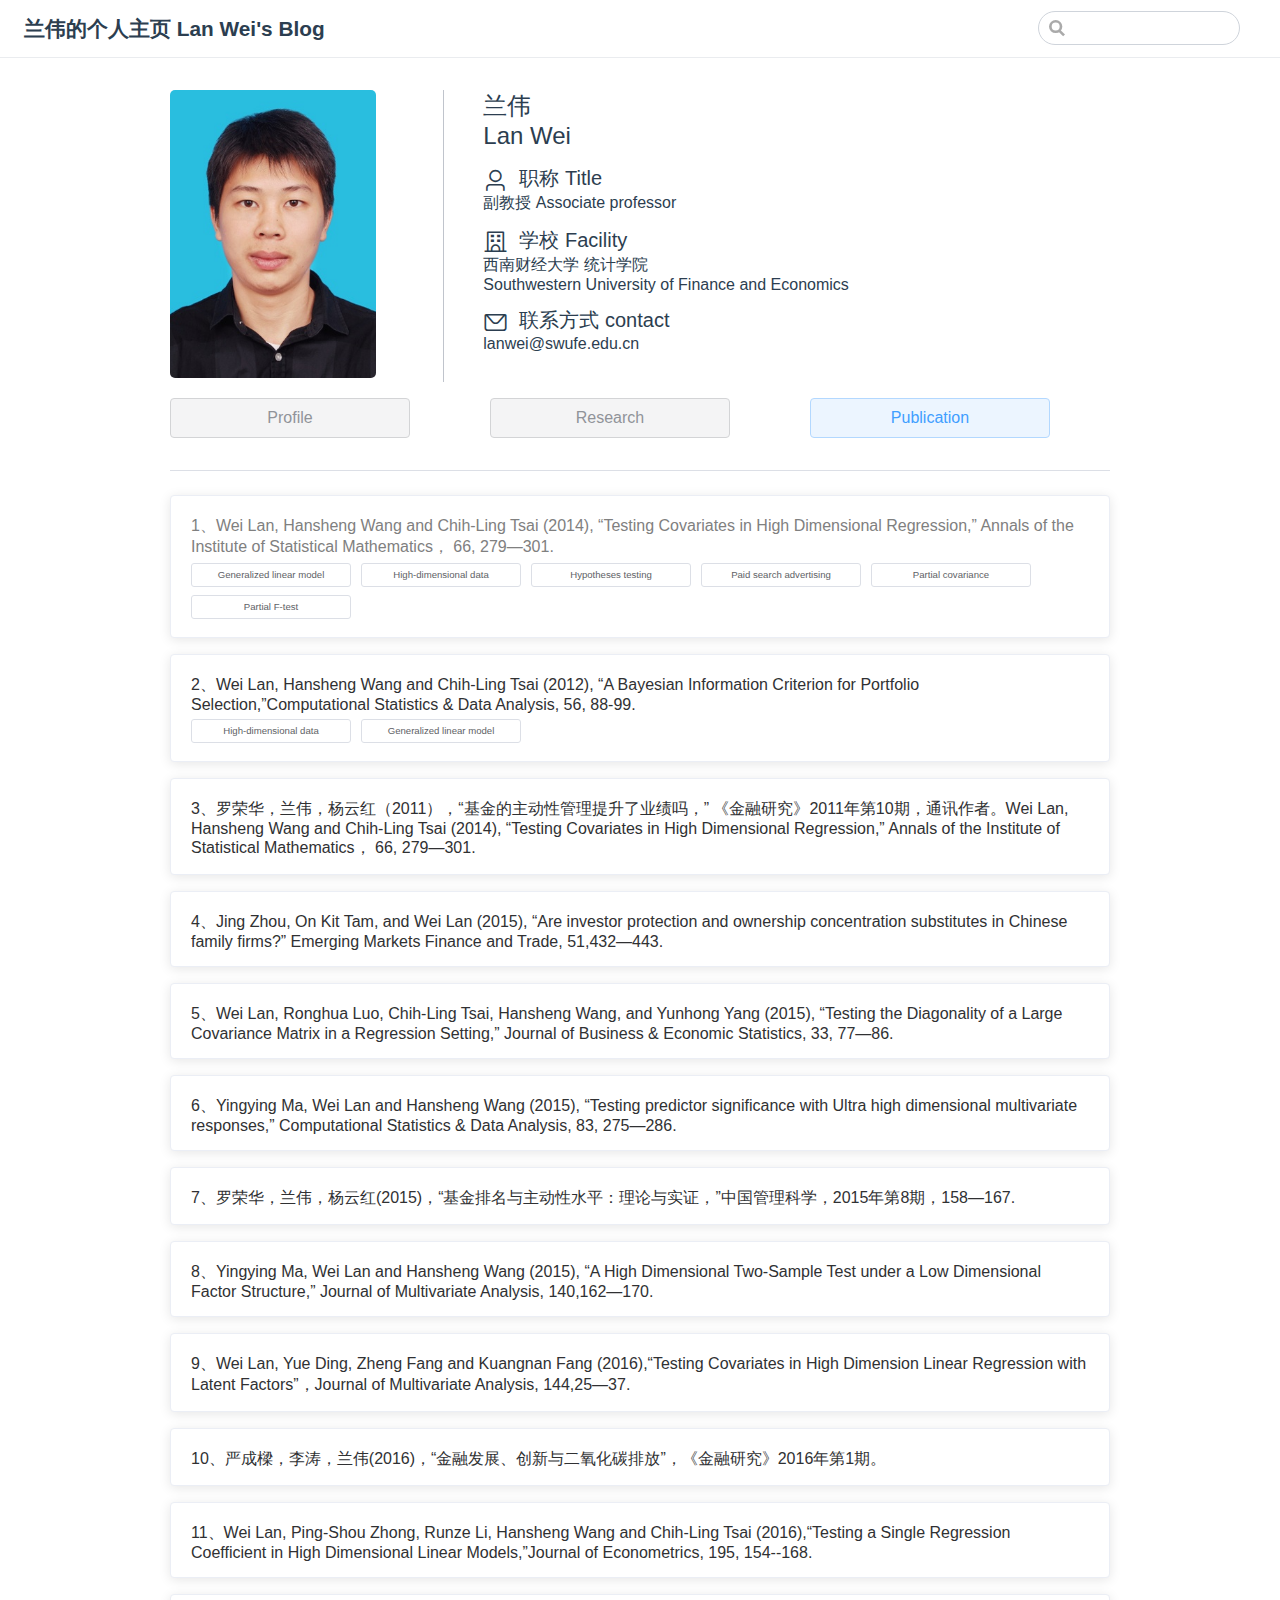
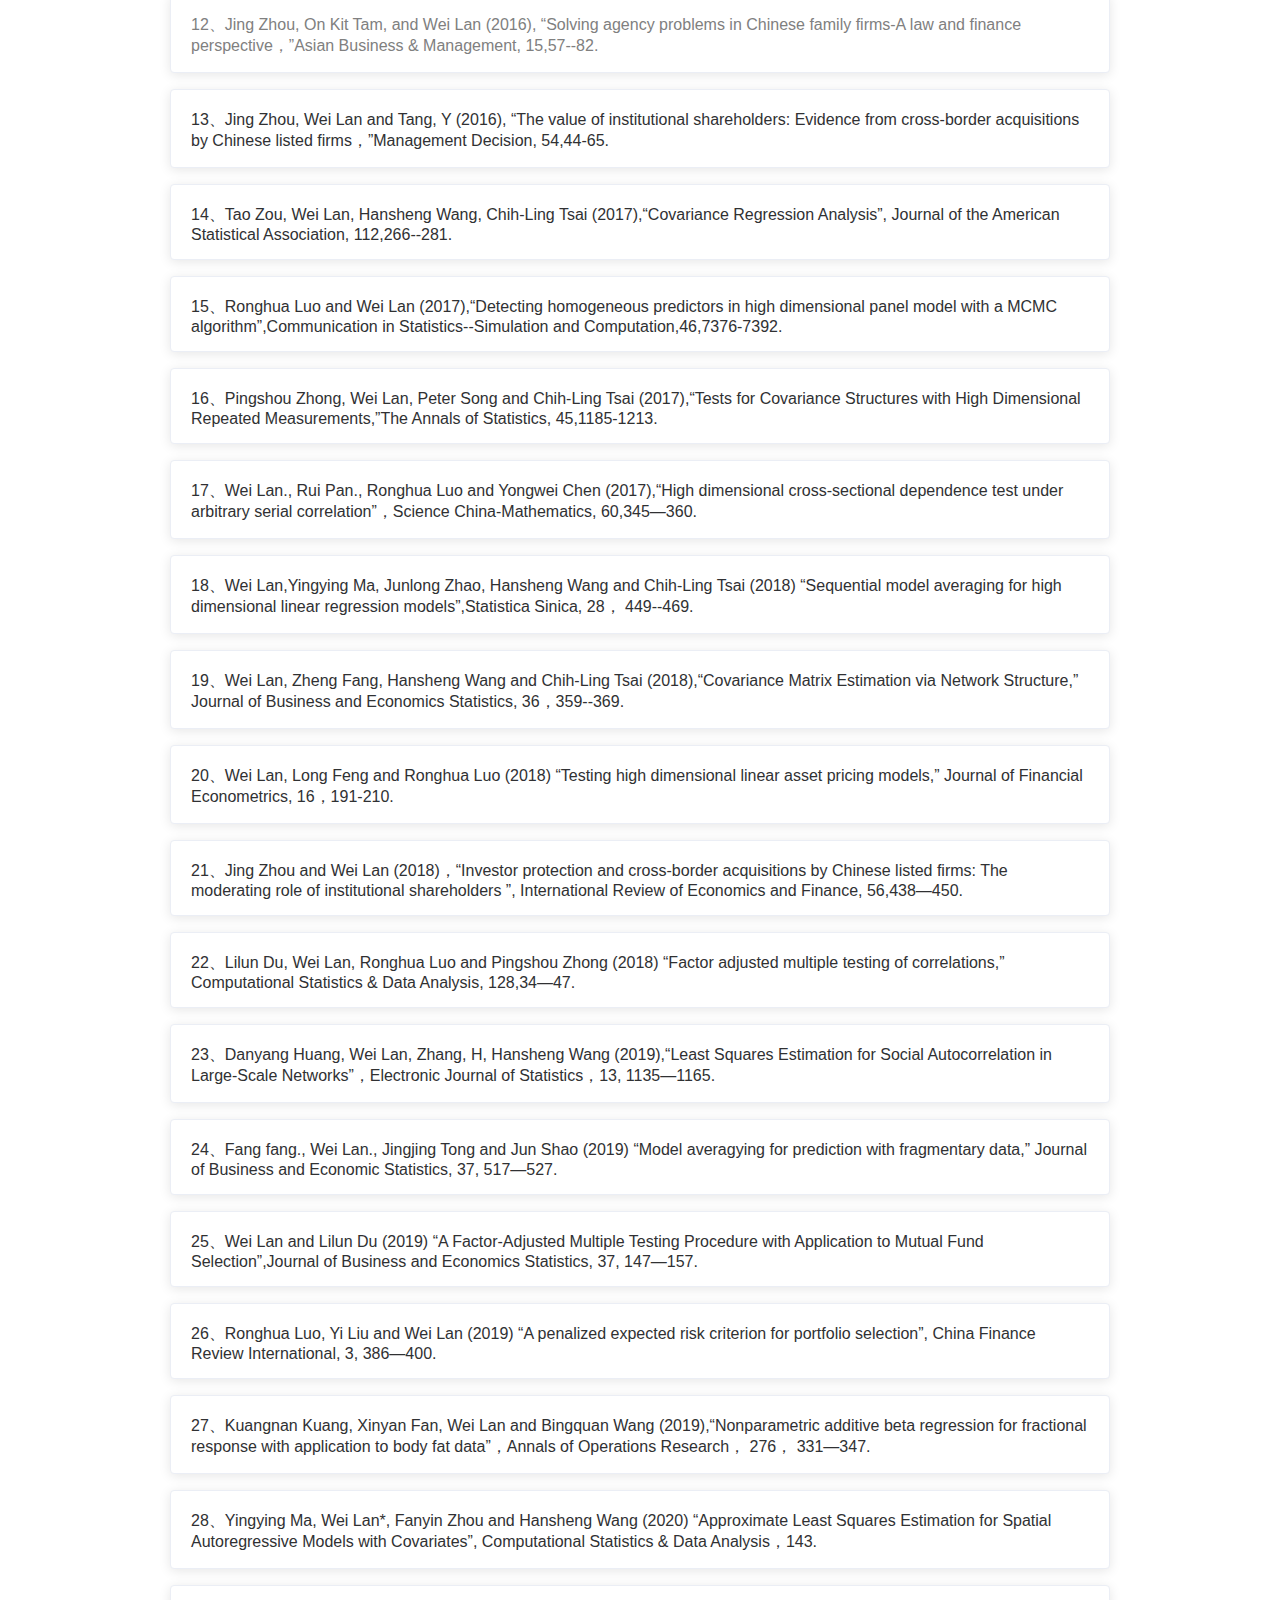
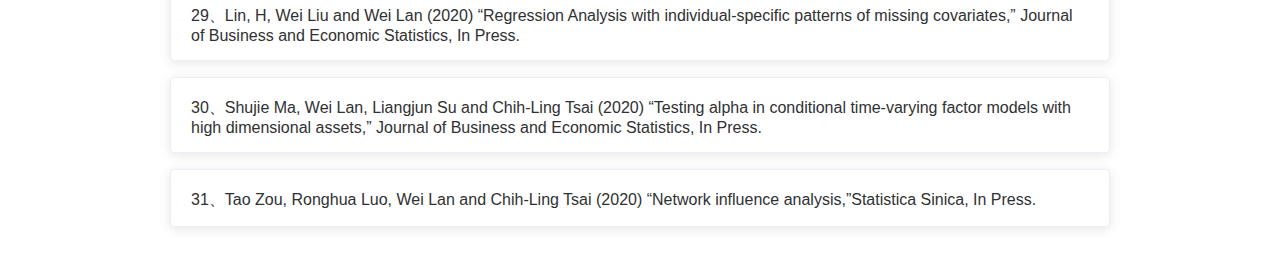
==== commit f9b64d5d: "Add files via upload" ====
--- a/index.html
+++ b/index.html
@@ -8,8 +8,8 @@
     
     <meta name="description" content="兰伟，西南财经大学统计学教授。成都市统计协会理事，《金融研究》、《管理科学学报》、《中国科学》、Journal of the American Statistical Association、The Annals of Statistics、Journal of Business and Economic Statistics、Journal of Econometrics、Annals of the Institute of Statistical Mathematics、Computational Statistics & Data Analysis、Journal of Multivariate Analysis等国内外著名期刊匿名审稿人。">
     
-    <link rel="preload" href="/assets/css/0.styles.59c8fa78.css" as="style"><link rel="preload" href="/assets/js/app.a9b7e466.js" as="script"><link rel="preload" href="/assets/js/2.0e69b0fc.js" as="script"><link rel="preload" href="/assets/js/13.c1767316.js" as="script"><link rel="preload" href="/assets/js/3.027053e8.js" as="script"><link rel="prefetch" href="/assets/js/10.9da63122.js"><link rel="prefetch" href="/assets/js/11.3cd99511.js"><link rel="prefetch" href="/assets/js/12.b939399b.js"><link rel="prefetch" href="/assets/js/14.62161e53.js"><link rel="prefetch" href="/assets/js/4.48cada5f.js"><link rel="prefetch" href="/assets/js/5.c3596bbe.js"><link rel="prefetch" href="/assets/js/6.69b1c724.js"><link rel="prefetch" href="/assets/js/7.3bd803ee.js"><link rel="prefetch" href="/assets/js/8.2eb6c017.js"><link rel="prefetch" href="/assets/js/9.b30fb644.js">
-    <link rel="stylesheet" href="/assets/css/0.styles.59c8fa78.css">
+    <link rel="preload" href="/assets/css/0.styles.08716813.css" as="style"><link rel="preload" href="/assets/js/app.c80efc3a.js" as="script"><link rel="preload" href="/assets/js/2.a8a31120.js" as="script"><link rel="preload" href="/assets/js/10.4c6b9f0b.js" as="script"><link rel="preload" href="/assets/js/3.9384d99e.js" as="script"><link rel="prefetch" href="/assets/js/11.f8a64cee.js"><link rel="prefetch" href="/assets/js/4.89c828a5.js"><link rel="prefetch" href="/assets/js/5.47138e3d.js"><link rel="prefetch" href="/assets/js/6.9d3d0878.js"><link rel="prefetch" href="/assets/js/7.b1128696.js"><link rel="prefetch" href="/assets/js/8.8265190c.js"><link rel="prefetch" href="/assets/js/9.da9dc2c1.js">
+    <link rel="stylesheet" href="/assets/css/0.styles.08716813.css">
   </head>
   <body>
     <div id="app" data-server-rendered="true"><div class="theme-container no-sidebar"><header class="navbar"><div class="sidebar-button"><svg xmlns="http://www.w3.org/2000/svg" aria-hidden="true" role="img" viewBox="0 0 448 512" class="icon"><path fill="currentColor" d="M436 124H12c-6.627 0-12-5.373-12-12V80c0-6.627 5.373-12 12-12h424c6.627 0 12 5.373 12 12v32c0 6.627-5.373 12-12 12zm0 160H12c-6.627 0-12-5.373-12-12v-32c0-6.627 5.373-12 12-12h424c6.627 0 12 5.373 12 12v32c0 6.627-5.373 12-12 12zm0 160H12c-6.627 0-12-5.373-12-12v-32c0-6.627 5.373-12 12-12h424c6.627 0 12 5.373 12 12v32c0 6.627-5.373 12-12 12z"></path></svg></div> <a href="/" aria-current="page" class="home-link router-link-exact-active router-link-active"><!----> <span class="site-name">兰伟的个人主页 Lan Wei's Blog</span></a> <div class="links"><div class="search-box"><input aria-label="Search" autocomplete="off" spellcheck="false" value=""> <!----></div> <!----></div></header> <div class="sidebar-mask"></div> <aside class="sidebar"><!---->  <!----> </aside> <main class="page"> <div class="theme-default-content content__default"><div class="outer-container el-row" style="margin-left:-10px;margin-right:-10px;"><div class="el-row" style="margin-left:-10px;margin-right:-10px;"><div style="width:100%;height:100%;" data-v-4c22786f><div class="left-image el-row el-row--flex" data-v-4c22786f><div class="left el-col el-col-7 el-col-offset-0" style="padding-right:1rem;" data-v-4c22786f><img src="/assets/img/avatar.734fcd0d.jpg" class="image" data-v-4c22786f></div> <div class="right el-col el-col-15 el-col-offset-0 el-col-push-1" data-v-4c22786f><div class="name el-row" data-v-4c22786f>兰伟</div> <div class="name el-row" data-v-4c22786f>Lan Wei</div> <br data-v-4c22786f> <div class="el-row" data-v-4c22786f><div class="icon el-row el-row--flex" data-v-4c22786f><i class="el-icon-user el-icon" data-v-4c22786f></i>
@@ -24,31 +24,85 @@
                       联系方式 contact
                 </div> <div class="icon-word el-row" data-v-4c22786f>
                     lanwei@swufe.edu.cn
-                </div></div></div></div></div></div> <div class="el-row" style="margin-left:-10px;margin-right:-10px;"><div class="right-container el-row" data-v-6be45479><div class="el-row el-row--flex" style="margin-left:-10px;margin-right:-10px;" data-v-6be45479><div class="el-col el-col-8 el-col-offset-0" style="padding-left:10px;padding-right:10px;" data-v-6be45479><button type="button" class="el-button top-btn el-button--primary is-plain" data-v-6be45479><!----><!----><span>Profile</span></button></div> <div class="el-col el-col-8 el-col-offset-0" style="padding-left:10px;padding-right:10px;" data-v-6be45479><button type="button" class="el-button top-btn el-button--info is-plain" data-v-6be45479><!----><!----><span>Research</span></button></div> <div class="el-col el-col-8 el-col-offset-0" style="padding-left:10px;padding-right:10px;" data-v-6be45479><button type="button" class="el-button top-btn el-button--info is-plain" data-v-6be45479><!----><!----><span>Publication</span></button></div></div> <div class="el-divider el-divider--horizontal" data-v-6be45479><!----></div> <div class="block introduce el-row" data-v-6be45479><div class="content" data-v-6be45479>成都市统计协会理事，《金融研究》、《管理科学学报》、《中国科学》、Journal of the American Statistical Association、The Annals of Statistics、Journal of Business and Economic Statistics、Journal of Econometrics、Annals of the Institute of Statistical Mathematics、Computational Statistics & Data Analysis、Journal of Multivariate Analysis等国内外著名期刊匿名审稿人。</div></div> <div class="block education el-row" data-v-6be45479><div class="name" data-v-6be45479>Education Background</div> <ul class="content el-timeline is-reverse" data-v-6be45479><li class="el-timeline-item" data-v-6be45479><div class="el-timeline-item__tail"></div><div class="el-timeline-item__node el-timeline-item__node--normal el-timeline-item__node--"><!----></div><!----><div class="el-timeline-item__wrapper"><!----><div class="el-timeline-item__content">
-            Associate professor of Southwestern University of Finance and Economics
-            </div><div class="el-timeline-item__timestamp is-bottom">
-      2016 - up to now
-    </div></div></li><li class="el-timeline-item" data-v-6be45479><div class="el-timeline-item__tail"></div><div class="el-timeline-item__node el-timeline-item__node--normal el-timeline-item__node--"><!----></div><!----><div class="el-timeline-item__wrapper"><!----><div class="el-timeline-item__content">
-            Assistant professor of Southwestern University of Finance and Economics
-            </div><div class="el-timeline-item__timestamp is-bottom">
-      2013 - 2016
-    </div></div></li><li class="el-timeline-item" data-v-6be45479><div class="el-timeline-item__tail"></div><div class="el-timeline-item__node el-timeline-item__node--normal el-timeline-item__node--"><!----></div><!----><div class="el-timeline-item__wrapper"><!----><div class="el-timeline-item__content">
-            Visiting scholar in UW-Madison, Dept. of Statistics, and the instructor is Prof. Jun Shao.
-            </div><div class="el-timeline-item__timestamp is-bottom">
-      2012.01 - 2012.03
-    </div></div></li><li class="el-timeline-item" data-v-6be45479><div class="el-timeline-item__tail"></div><div class="el-timeline-item__node el-timeline-item__node--normal el-timeline-item__node--"><!----></div><!----><div class="el-timeline-item__wrapper"><!----><div class="el-timeline-item__content">
-            Visiting scholar in UC-Davis, Graduate School of Management, and the instructor is Prof. Chih-Ling, Tsai.
-            </div><div class="el-timeline-item__timestamp is-bottom">
-      2011.09 - 2012.01
-    </div></div></li><li class="el-timeline-item" data-v-6be45479><div class="el-timeline-item__tail"></div><div class="el-timeline-item__node el-timeline-item__node--normal el-timeline-item__node--"><!----></div><!----><div class="el-timeline-item__wrapper"><!----><div class="el-timeline-item__content">
-            PHD in economics, Guanghua School of Management, Peking University.
-            </div><div class="el-timeline-item__timestamp is-bottom">
-      2009 - 2013
-    </div></div></li><li class="el-timeline-item" data-v-6be45479><div class="el-timeline-item__tail"></div><div class="el-timeline-item__node el-timeline-item__node--normal el-timeline-item__node--"><!----></div><!----><div class="el-timeline-item__wrapper"><!----><div class="el-timeline-item__content">
-            B.S. in Mathematics, School of Mathematical Science, Nankai University.
-            </div><div class="el-timeline-item__timestamp is-bottom">
-      2005 - 2009
-    </div></div></li></ul></div> <!----> <!----></div></div></div></div> <footer class="page-edit"><!----> <!----></footer> <!----> </main></div><div class="global-ui"></div></div>
-    <script src="/assets/js/app.a9b7e466.js" defer></script><script src="/assets/js/2.0e69b0fc.js" defer></script><script src="/assets/js/13.c1767316.js" defer></script><script src="/assets/js/3.027053e8.js" defer></script>
+                </div></div></div></div></div></div> <div class="el-row" style="margin-left:-10px;margin-right:-10px;"><div class="right-container el-row" data-v-069a076c><div class="el-row el-row--flex" style="margin-left:-10px;margin-right:-10px;" data-v-069a076c><div class="el-col el-col-8 el-col-offset-0" style="padding-left:10px;padding-right:10px;" data-v-069a076c><button type="button" class="el-button top-btn el-button--info is-plain" data-v-069a076c><!----><!----><span>Profile</span></button></div> <div class="el-col el-col-8 el-col-offset-0" style="padding-left:10px;padding-right:10px;" data-v-069a076c><button type="button" class="el-button top-btn el-button--info is-plain" data-v-069a076c><!----><!----><span>Research</span></button></div> <div class="el-col el-col-8 el-col-offset-0" style="padding-left:10px;padding-right:10px;" data-v-069a076c><button type="button" class="el-button top-btn el-button--primary is-plain" data-v-069a076c><!----><!----><span>Publication</span></button></div></div> <div class="el-divider el-divider--horizontal" data-v-069a076c><!----></div> <!----> <!----> <!----> <div class="block paper-list el-row" data-v-069a076c><div class="paper content el-row" data-v-069a076c><div class="el-card is-always-shadow" data-v-069a076c><!----><div class="el-card__body"><div class="el-row" data-v-069a076c><a href="/papers/Testing%20Covariates%20in%20High%20Dimensional%20Regression.pdf" target="_blank" style="color:gray;" data-v-069a076c><span data-v-069a076c>
+                            1、Wei Lan, Hansheng Wang and Chih-Ling Tsai (2014), “Testing Covariates in High Dimensional Regression,” Annals of the Institute of Statistical Mathematics， 66, 279—301.
+                        </span></a></div> <div class="keywords el-row el-row--flex" data-v-069a076c><button type="button" class="el-button keyword el-button--plain el-button--mini" data-v-069a076c><!----><!----><span>
+                    Generalized linear model
+                    </span></button><button type="button" class="el-button keyword el-button--plain el-button--mini" data-v-069a076c><!----><!----><span>
+                    High-dimensional data
+                    </span></button><button type="button" class="el-button keyword el-button--plain el-button--mini" data-v-069a076c><!----><!----><span>
+                    Hypotheses testing
+                    </span></button><button type="button" class="el-button keyword el-button--plain el-button--mini" data-v-069a076c><!----><!----><span>
+                    Paid search advertising
+                    </span></button><button type="button" class="el-button keyword el-button--plain el-button--mini" data-v-069a076c><!----><!----><span>
+                    Partial covariance
+                    </span></button><button type="button" class="el-button keyword el-button--plain el-button--mini" data-v-069a076c><!----><!----><span>
+                    Partial F-test
+                    </span></button></div></div></div></div><div class="paper content el-row" data-v-069a076c><div class="el-card is-always-shadow" data-v-069a076c><!----><div class="el-card__body"><div class="el-row" data-v-069a076c><span data-v-069a076c>
+                    2、Wei Lan, Hansheng Wang and Chih-Ling Tsai (2012), “A Bayesian Information Criterion for Portfolio Selection,”Computational Statistics &amp; Data Analysis, 56, 88-99.
+                    </span></div> <div class="keywords el-row el-row--flex" data-v-069a076c><button type="button" class="el-button keyword el-button--plain el-button--mini" data-v-069a076c><!----><!----><span>
+                    High-dimensional data
+                    </span></button><button type="button" class="el-button keyword el-button--plain el-button--mini" data-v-069a076c><!----><!----><span>
+                    Generalized linear model
+                    </span></button></div></div></div></div><div class="paper content el-row" data-v-069a076c><div class="el-card is-always-shadow" data-v-069a076c><!----><div class="el-card__body"><div class="el-row" data-v-069a076c><span data-v-069a076c>
+                    3、罗荣华，兰伟，杨云红（2011），“基金的主动性管理提升了业绩吗，” 《金融研究》2011年第10期，通讯作者。Wei Lan, Hansheng Wang and Chih-Ling Tsai (2014), “Testing Covariates in High Dimensional Regression,” Annals of the Institute of Statistical Mathematics， 66, 279—301.
+                    </span></div> <div class="keywords el-row el-row--flex" data-v-069a076c></div></div></div></div><div class="paper content el-row" data-v-069a076c><div class="el-card is-always-shadow" data-v-069a076c><!----><div class="el-card__body"><div class="el-row" data-v-069a076c><span data-v-069a076c>
+                    4、Jing Zhou, On Kit Tam, and Wei Lan (2015), “Are investor protection and ownership concentration substitutes in Chinese family firms?” Emerging Markets Finance and Trade, 51,432—443.
+                    </span></div> <div class="keywords el-row el-row--flex" data-v-069a076c></div></div></div></div><div class="paper content el-row" data-v-069a076c><div class="el-card is-always-shadow" data-v-069a076c><!----><div class="el-card__body"><div class="el-row" data-v-069a076c><span data-v-069a076c>
+                    5、Wei Lan, Ronghua Luo, Chih-Ling Tsai, Hansheng Wang, and Yunhong Yang (2015), “Testing the Diagonality of a Large Covariance Matrix in a Regression Setting,” Journal of Business &amp; Economic Statistics, 33, 77—86.
+                    </span></div> <div class="keywords el-row el-row--flex" data-v-069a076c></div></div></div></div><div class="paper content el-row" data-v-069a076c><div class="el-card is-always-shadow" data-v-069a076c><!----><div class="el-card__body"><div class="el-row" data-v-069a076c><span data-v-069a076c>
+                    6、Yingying Ma, Wei Lan and Hansheng Wang (2015), “Testing predictor significance with Ultra high dimensional multivariate responses,” Computational Statistics &amp; Data Analysis, 83, 275—286.
+                    </span></div> <div class="keywords el-row el-row--flex" data-v-069a076c></div></div></div></div><div class="paper content el-row" data-v-069a076c><div class="el-card is-always-shadow" data-v-069a076c><!----><div class="el-card__body"><div class="el-row" data-v-069a076c><span data-v-069a076c>
+                    7、罗荣华，兰伟，杨云红(2015)，“基金排名与主动性水平：理论与实证，”中国管理科学，2015年第8期，158—167.
+                    </span></div> <div class="keywords el-row el-row--flex" data-v-069a076c></div></div></div></div><div class="paper content el-row" data-v-069a076c><div class="el-card is-always-shadow" data-v-069a076c><!----><div class="el-card__body"><div class="el-row" data-v-069a076c><span data-v-069a076c>
+                    8、Yingying Ma, Wei Lan and Hansheng Wang (2015), “A High Dimensional Two-Sample Test under a Low Dimensional Factor Structure,” Journal of Multivariate Analysis, 140,162—170.
+                    </span></div> <div class="keywords el-row el-row--flex" data-v-069a076c></div></div></div></div><div class="paper content el-row" data-v-069a076c><div class="el-card is-always-shadow" data-v-069a076c><!----><div class="el-card__body"><div class="el-row" data-v-069a076c><span data-v-069a076c>
+                    9、Wei Lan, Yue Ding, Zheng Fang and Kuangnan Fang (2016),“Testing Covariates in High Dimension Linear Regression with Latent Factors”，Journal of Multivariate Analysis, 144,25—37.
+                    </span></div> <div class="keywords el-row el-row--flex" data-v-069a076c></div></div></div></div><div class="paper content el-row" data-v-069a076c><div class="el-card is-always-shadow" data-v-069a076c><!----><div class="el-card__body"><div class="el-row" data-v-069a076c><span data-v-069a076c>
+                    10、严成樑，李涛，兰伟(2016)，“金融发展、创新与二氧化碳排放”，《金融研究》2016年第1期。
+                    </span></div> <div class="keywords el-row el-row--flex" data-v-069a076c></div></div></div></div><div class="paper content el-row" data-v-069a076c><div class="el-card is-always-shadow" data-v-069a076c><!----><div class="el-card__body"><div class="el-row" data-v-069a076c><span data-v-069a076c>
+                    11、Wei Lan, Ping-Shou Zhong, Runze Li, Hansheng Wang and Chih-Ling Tsai (2016),“Testing a Single Regression Coefficient in High Dimensional Linear Models,”Journal of Econometrics, 195, 154--168.
+                    </span></div> <div class="keywords el-row el-row--flex" data-v-069a076c></div></div></div></div><div class="paper content el-row" data-v-069a076c><div class="el-card is-always-shadow" data-v-069a076c><!----><div class="el-card__body"><div class="el-row" data-v-069a076c><a target="_blank" style="color:gray;" data-v-069a076c><span data-v-069a076c>
+                            12、Jing Zhou, On Kit Tam, and Wei Lan (2016), “Solving agency problems in Chinese family firms-A law and finance perspective，”Asian Business &amp; Management, 15,57--82.
+                        </span></a></div> <div class="keywords el-row el-row--flex" data-v-069a076c></div></div></div></div><div class="paper content el-row" data-v-069a076c><div class="el-card is-always-shadow" data-v-069a076c><!----><div class="el-card__body"><div class="el-row" data-v-069a076c><span data-v-069a076c>
+                    13、Jing Zhou, Wei Lan and Tang, Y (2016), “The value of institutional shareholders: Evidence from cross-border acquisitions by Chinese listed firms，”Management Decision, 54,44-65.
+                    </span></div> <div class="keywords el-row el-row--flex" data-v-069a076c></div></div></div></div><div class="paper content el-row" data-v-069a076c><div class="el-card is-always-shadow" data-v-069a076c><!----><div class="el-card__body"><div class="el-row" data-v-069a076c><span data-v-069a076c>
+                    14、Tao Zou, Wei Lan, Hansheng Wang, Chih-Ling Tsai (2017),“Covariance Regression Analysis”, Journal of the American Statistical Association, 112,266--281.
+                    </span></div> <div class="keywords el-row el-row--flex" data-v-069a076c></div></div></div></div><div class="paper content el-row" data-v-069a076c><div class="el-card is-always-shadow" data-v-069a076c><!----><div class="el-card__body"><div class="el-row" data-v-069a076c><span data-v-069a076c>
+                    15、Ronghua Luo and Wei Lan (2017),“Detecting homogeneous predictors in high dimensional panel model with a MCMC algorithm”,Communication in Statistics--Simulation and Computation,46,7376-7392.
+                    </span></div> <div class="keywords el-row el-row--flex" data-v-069a076c></div></div></div></div><div class="paper content el-row" data-v-069a076c><div class="el-card is-always-shadow" data-v-069a076c><!----><div class="el-card__body"><div class="el-row" data-v-069a076c><span data-v-069a076c>
+                    16、Pingshou Zhong, Wei Lan, Peter Song and Chih-Ling Tsai (2017),“Tests for Covariance Structures with High Dimensional Repeated Measurements,”The Annals of Statistics, 45,1185-1213.
+                    </span></div> <div class="keywords el-row el-row--flex" data-v-069a076c></div></div></div></div><div class="paper content el-row" data-v-069a076c><div class="el-card is-always-shadow" data-v-069a076c><!----><div class="el-card__body"><div class="el-row" data-v-069a076c><span data-v-069a076c>
+                    17、Wei Lan., Rui Pan., Ronghua Luo and Yongwei Chen (2017),“High dimensional cross-sectional dependence test under arbitrary serial correlation”，Science China-Mathematics, 60,345—360.
+                    </span></div> <div class="keywords el-row el-row--flex" data-v-069a076c></div></div></div></div><div class="paper content el-row" data-v-069a076c><div class="el-card is-always-shadow" data-v-069a076c><!----><div class="el-card__body"><div class="el-row" data-v-069a076c><span data-v-069a076c>
+                    18、Wei Lan,Yingying Ma, Junlong Zhao, Hansheng Wang and Chih-Ling Tsai (2018) “Sequential model averaging for high dimensional linear regression models”,Statistica Sinica, 28， 449--469.
+                    </span></div> <div class="keywords el-row el-row--flex" data-v-069a076c></div></div></div></div><div class="paper content el-row" data-v-069a076c><div class="el-card is-always-shadow" data-v-069a076c><!----><div class="el-card__body"><div class="el-row" data-v-069a076c><span data-v-069a076c>
+                    19、Wei Lan, Zheng Fang, Hansheng Wang and Chih-Ling Tsai (2018),“Covariance Matrix Estimation via Network Structure,” Journal of Business and Economics Statistics, 36，359--369.
+                    </span></div> <div class="keywords el-row el-row--flex" data-v-069a076c></div></div></div></div><div class="paper content el-row" data-v-069a076c><div class="el-card is-always-shadow" data-v-069a076c><!----><div class="el-card__body"><div class="el-row" data-v-069a076c><span data-v-069a076c>
+                    20、Wei Lan, Long Feng and Ronghua Luo (2018) “Testing high dimensional linear asset pricing models,” Journal of Financial Econometrics, 16，191-210.
+                    </span></div> <div class="keywords el-row el-row--flex" data-v-069a076c></div></div></div></div><div class="paper content el-row" data-v-069a076c><div class="el-card is-always-shadow" data-v-069a076c><!----><div class="el-card__body"><div class="el-row" data-v-069a076c><span data-v-069a076c>
+                    21、Jing Zhou and Wei Lan (2018)，“Investor protection and cross-border acquisitions by Chinese listed firms: The moderating role of institutional shareholders ”, International Review of Economics and Finance, 56,438—450.
+                    </span></div> <div class="keywords el-row el-row--flex" data-v-069a076c></div></div></div></div><div class="paper content el-row" data-v-069a076c><div class="el-card is-always-shadow" data-v-069a076c><!----><div class="el-card__body"><div class="el-row" data-v-069a076c><span data-v-069a076c>
+                    22、Lilun Du, Wei Lan, Ronghua Luo and Pingshou Zhong (2018) “Factor adjusted multiple testing of correlations,” Computational Statistics &amp; Data Analysis, 128,34—47.
+                    </span></div> <div class="keywords el-row el-row--flex" data-v-069a076c></div></div></div></div><div class="paper content el-row" data-v-069a076c><div class="el-card is-always-shadow" data-v-069a076c><!----><div class="el-card__body"><div class="el-row" data-v-069a076c><span data-v-069a076c>
+                    23、Danyang Huang, Wei Lan, Zhang, H, Hansheng Wang (2019),“Least Squares Estimation for Social Autocorrelation in Large-Scale Networks”，Electronic Journal of Statistics，13, 1135—1165.
+                    </span></div> <div class="keywords el-row el-row--flex" data-v-069a076c></div></div></div></div><div class="paper content el-row" data-v-069a076c><div class="el-card is-always-shadow" data-v-069a076c><!----><div class="el-card__body"><div class="el-row" data-v-069a076c><span data-v-069a076c>
+                    24、Fang fang., Wei Lan., Jingjing Tong and Jun Shao (2019) “Model averagying for prediction with fragmentary data,” Journal of Business and Economic Statistics, 37, 517—527.
+                    </span></div> <div class="keywords el-row el-row--flex" data-v-069a076c></div></div></div></div><div class="paper content el-row" data-v-069a076c><div class="el-card is-always-shadow" data-v-069a076c><!----><div class="el-card__body"><div class="el-row" data-v-069a076c><span data-v-069a076c>
+                    25、Wei Lan and Lilun Du (2019) “A Factor-Adjusted Multiple Testing Procedure with Application to Mutual Fund Selection”,Journal of Business and Economics Statistics, 37, 147—157.
+                    </span></div> <div class="keywords el-row el-row--flex" data-v-069a076c></div></div></div></div><div class="paper content el-row" data-v-069a076c><div class="el-card is-always-shadow" data-v-069a076c><!----><div class="el-card__body"><div class="el-row" data-v-069a076c><span data-v-069a076c>
+                    26、Ronghua Luo, Yi Liu and Wei Lan (2019) “A penalized expected risk criterion for portfolio selection”, China Finance Review International, 3, 386—400.
+                    </span></div> <div class="keywords el-row el-row--flex" data-v-069a076c></div></div></div></div><div class="paper content el-row" data-v-069a076c><div class="el-card is-always-shadow" data-v-069a076c><!----><div class="el-card__body"><div class="el-row" data-v-069a076c><span data-v-069a076c>
+                    27、Kuangnan Kuang, Xinyan Fan, Wei Lan and Bingquan Wang (2019),“Nonparametric additive beta regression for fractional response with application to body fat data”，Annals of Operations Research， 276， 331—347.
+                    </span></div> <div class="keywords el-row el-row--flex" data-v-069a076c></div></div></div></div><div class="paper content el-row" data-v-069a076c><div class="el-card is-always-shadow" data-v-069a076c><!----><div class="el-card__body"><div class="el-row" data-v-069a076c><span data-v-069a076c>
+                    28、Yingying Ma, Wei Lan*, Fanyin Zhou and Hansheng Wang (2020) “Approximate Least Squares Estimation for Spatial Autoregressive Models with Covariates”, Computational Statistics &amp; Data Analysis，143.
+                    </span></div> <div class="keywords el-row el-row--flex" data-v-069a076c></div></div></div></div><div class="paper content el-row" data-v-069a076c><div class="el-card is-always-shadow" data-v-069a076c><!----><div class="el-card__body"><div class="el-row" data-v-069a076c><span data-v-069a076c>
+                    29、Lin, H, Wei Liu and Wei Lan (2020) “Regression Analysis with individual-specific patterns of missing covariates,” Journal of Business and Economic Statistics, In Press.
+                    </span></div> <div class="keywords el-row el-row--flex" data-v-069a076c></div></div></div></div><div class="paper content el-row" data-v-069a076c><div class="el-card is-always-shadow" data-v-069a076c><!----><div class="el-card__body"><div class="el-row" data-v-069a076c><span data-v-069a076c>
+                    30、Shujie Ma, Wei Lan, Liangjun Su and Chih-Ling Tsai (2020) “Testing alpha in conditional time-varying factor models with high dimensional assets,” Journal of Business and Economic Statistics, In Press.
+                    </span></div> <div class="keywords el-row el-row--flex" data-v-069a076c></div></div></div></div><div class="paper content el-row" data-v-069a076c><div class="el-card is-always-shadow" data-v-069a076c><!----><div class="el-card__body"><div class="el-row" data-v-069a076c><span data-v-069a076c>
+                    31、Tao Zou, Ronghua Luo, Wei Lan and Chih-Ling Tsai (2020) “Network influence analysis,”Statistica Sinica, In Press.
+                    </span></div> <div class="keywords el-row el-row--flex" data-v-069a076c></div></div></div></div></div></div></div></div></div> <footer class="page-edit"><!----> <!----></footer> <!----> </main></div><div class="global-ui"></div></div>
+    <script src="/assets/js/app.c80efc3a.js" defer></script><script src="/assets/js/2.a8a31120.js" defer></script><script src="/assets/js/10.4c6b9f0b.js" defer></script><script src="/assets/js/3.9384d99e.js" defer></script>
   </body>
 </html>
--- a/assets/css/0.styles.08716813.css
+++ b/assets/css/0.styles.08716813.css
@@ -0,0 +1 @@
+.el-pagination--small .arrow.disabled,.el-table--hidden,.el-table .hidden-columns,.el-table td.is-hidden>*,.el-table th.is-hidden>*{visibility:hidden}.el-dropdown .el-dropdown-selfdefine:focus:active,.el-dropdown .el-dropdown-selfdefine:focus:not(.focusing),.el-message__closeBtn:focus,.el-message__content:focus,.el-popover:focus,.el-popover:focus:active,.el-popover__reference:focus:hover,.el-popover__reference:focus:not(.focusing),.el-rate:active,.el-rate:focus,.el-tooltip:focus:hover,.el-tooltip:focus:not(.focusing),.el-upload-list__item.is-success:active,.el-upload-list__item.is-success:not(.focusing):focus{outline-width:0}.el-input__suffix,.el-tree.is-dragging .el-tree-node__content *{pointer-events:none}@font-face{font-family:element-icons;src:url(/assets/fonts/element-icons.535877f5.woff) format("woff"),url(/assets/fonts/element-icons.732389de.ttf) format("truetype");font-weight:400;font-display:"auto";font-style:normal}[class*=" el-icon-"],[class^=el-icon-]{font-family:element-icons!important;speak:none;font-style:normal;font-weight:400;font-variant:normal;text-transform:none;line-height:1;vertical-align:baseline;display:inline-block;-webkit-font-smoothing:antialiased;-moz-osx-font-smoothing:grayscale}.el-icon-ice-cream-round:before{content:"\e6a0"}.el-icon-ice-cream-square:before{content:"\e6a3"}.el-icon-lollipop:before{content:"\e6a4"}.el-icon-potato-strips:before{content:"\e6a5"}.el-icon-milk-tea:before{content:"\e6a6"}.el-icon-ice-drink:before{content:"\e6a7"}.el-icon-ice-tea:before{content:"\e6a9"}.el-icon-coffee:before{content:"\e6aa"}.el-icon-orange:before{content:"\e6ab"}.el-icon-pear:before{content:"\e6ac"}.el-icon-apple:before{content:"\e6ad"}.el-icon-cherry:before{content:"\e6ae"}.el-icon-watermelon:before{content:"\e6af"}.el-icon-grape:before{content:"\e6b0"}.el-icon-refrigerator:before{content:"\e6b1"}.el-icon-goblet-square-full:before{content:"\e6b2"}.el-icon-goblet-square:before{content:"\e6b3"}.el-icon-goblet-full:before{content:"\e6b4"}.el-icon-goblet:before{content:"\e6b5"}.el-icon-cold-drink:before{content:"\e6b6"}.el-icon-coffee-cup:before{content:"\e6b8"}.el-icon-water-cup:before{content:"\e6b9"}.el-icon-hot-water:before{content:"\e6ba"}.el-icon-ice-cream:before{content:"\e6bb"}.el-icon-dessert:before{content:"\e6bc"}.el-icon-sugar:before{content:"\e6bd"}.el-icon-tableware:before{content:"\e6be"}.el-icon-burger:before{content:"\e6bf"}.el-icon-knife-fork:before{content:"\e6c1"}.el-icon-fork-spoon:before{content:"\e6c2"}.el-icon-chicken:before{content:"\e6c3"}.el-icon-food:before{content:"\e6c4"}.el-icon-dish-1:before{content:"\e6c5"}.el-icon-dish:before{content:"\e6c6"}.el-icon-moon-night:before{content:"\e6ee"}.el-icon-moon:before{content:"\e6f0"}.el-icon-cloudy-and-sunny:before{content:"\e6f1"}.el-icon-partly-cloudy:before{content:"\e6f2"}.el-icon-cloudy:before{content:"\e6f3"}.el-icon-sunny:before{content:"\e6f6"}.el-icon-sunset:before{content:"\e6f7"}.el-icon-sunrise-1:before{content:"\e6f8"}.el-icon-sunrise:before{content:"\e6f9"}.el-icon-heavy-rain:before{content:"\e6fa"}.el-icon-lightning:before{content:"\e6fb"}.el-icon-light-rain:before{content:"\e6fc"}.el-icon-wind-power:before{content:"\e6fd"}.el-icon-baseball:before{content:"\e712"}.el-icon-soccer:before{content:"\e713"}.el-icon-football:before{content:"\e715"}.el-icon-basketball:before{content:"\e716"}.el-icon-ship:before{content:"\e73f"}.el-icon-truck:before{content:"\e740"}.el-icon-bicycle:before{content:"\e741"}.el-icon-mobile-phone:before{content:"\e6d3"}.el-icon-service:before{content:"\e6d4"}.el-icon-key:before{content:"\e6e2"}.el-icon-unlock:before{content:"\e6e4"}.el-icon-lock:before{content:"\e6e5"}.el-icon-watch:before{content:"\e6fe"}.el-icon-watch-1:before{content:"\e6ff"}.el-icon-timer:before{content:"\e702"}.el-icon-alarm-clock:before{content:"\e703"}.el-icon-map-location:before{content:"\e704"}.el-icon-delete-location:before{content:"\e705"}.el-icon-add-location:before{content:"\e706"}.el-icon-location-information:before{content:"\e707"}.el-icon-location-outline:before{content:"\e708"}.el-icon-location:before{content:"\e79e"}.el-icon-place:before{content:"\e709"}.el-icon-discover:before{content:"\e70a"}.el-icon-first-aid-kit:before{content:"\e70b"}.el-icon-trophy-1:before{content:"\e70c"}.el-icon-trophy:before{content:"\e70d"}.el-icon-medal:before{content:"\e70e"}.el-icon-medal-1:before{content:"\e70f"}.el-icon-stopwatch:before{content:"\e710"}.el-icon-mic:before{content:"\e711"}.el-icon-copy-document:before{content:"\e718"}.el-icon-full-screen:before{content:"\e719"}.el-icon-switch-button:before{content:"\e71b"}.el-icon-aim:before{content:"\e71c"}.el-icon-crop:before{content:"\e71d"}.el-icon-odometer:before{content:"\e71e"}.el-icon-time:before{content:"\e71f"}.el-icon-bangzhu:before{content:"\e724"}.el-icon-close-notification:before{content:"\e726"}.el-icon-microphone:before{content:"\e727"}.el-icon-turn-off-microphone:before{content:"\e728"}.el-icon-position:before{content:"\e729"}.el-icon-postcard:before{content:"\e72a"}.el-icon-message:before{content:"\e72b"}.el-icon-chat-line-square:before{content:"\e72d"}.el-icon-chat-dot-square:before{content:"\e72e"}.el-icon-chat-dot-round:before{content:"\e72f"}.el-icon-chat-square:before{content:"\e730"}.el-icon-chat-line-round:before{content:"\e731"}.el-icon-chat-round:before{content:"\e732"}.el-icon-set-up:before{content:"\e733"}.el-icon-turn-off:before{content:"\e734"}.el-icon-open:before{content:"\e735"}.el-icon-connection:before{content:"\e736"}.el-icon-link:before{content:"\e737"}.el-icon-cpu:before{content:"\e738"}.el-icon-thumb:before{content:"\e739"}.el-icon-female:before{content:"\e73a"}.el-icon-male:before{content:"\e73b"}.el-icon-guide:before{content:"\e73c"}.el-icon-news:before{content:"\e73e"}.el-icon-price-tag:before{content:"\e744"}.el-icon-discount:before{content:"\e745"}.el-icon-wallet:before{content:"\e747"}.el-icon-coin:before{content:"\e748"}.el-icon-money:before{content:"\e749"}.el-icon-bank-card:before{content:"\e74a"}.el-icon-box:before{content:"\e74b"}.el-icon-present:before{content:"\e74c"}.el-icon-sell:before{content:"\e6d5"}.el-icon-sold-out:before{content:"\e6d6"}.el-icon-shopping-bag-2:before{content:"\e74d"}.el-icon-shopping-bag-1:before{content:"\e74e"}.el-icon-shopping-cart-2:before{content:"\e74f"}.el-icon-shopping-cart-1:before{content:"\e750"}.el-icon-shopping-cart-full:before{content:"\e751"}.el-icon-smoking:before{content:"\e752"}.el-icon-no-smoking:before{content:"\e753"}.el-icon-house:before{content:"\e754"}.el-icon-table-lamp:before{content:"\e755"}.el-icon-school:before{content:"\e756"}.el-icon-office-building:before{content:"\e757"}.el-icon-toilet-paper:before{content:"\e758"}.el-icon-notebook-2:before{content:"\e759"}.el-icon-notebook-1:before{content:"\e75a"}.el-icon-files:before{content:"\e75b"}.el-icon-collection:before{content:"\e75c"}.el-icon-receiving:before{content:"\e75d"}.el-icon-suitcase-1:before{content:"\e760"}.el-icon-suitcase:before{content:"\e761"}.el-icon-film:before{content:"\e763"}.el-icon-collection-tag:before{content:"\e765"}.el-icon-data-analysis:before{content:"\e766"}.el-icon-pie-chart:before{content:"\e767"}.el-icon-data-board:before{content:"\e768"}.el-icon-data-line:before{content:"\e76d"}.el-icon-reading:before{content:"\e769"}.el-icon-magic-stick:before{content:"\e76a"}.el-icon-coordinate:before{content:"\e76b"}.el-icon-mouse:before{content:"\e76c"}.el-icon-brush:before{content:"\e76e"}.el-icon-headset:before{content:"\e76f"}.el-icon-umbrella:before{content:"\e770"}.el-icon-scissors:before{content:"\e771"}.el-icon-mobile:before{content:"\e773"}.el-icon-attract:before{content:"\e774"}.el-icon-monitor:before{content:"\e775"}.el-icon-search:before{content:"\e778"}.el-icon-takeaway-box:before{content:"\e77a"}.el-icon-paperclip:before{content:"\e77d"}.el-icon-printer:before{content:"\e77e"}.el-icon-document-add:before{content:"\e782"}.el-icon-document:before{content:"\e785"}.el-icon-document-checked:before{content:"\e786"}.el-icon-document-copy:before{content:"\e787"}.el-icon-document-delete:before{content:"\e788"}.el-icon-document-remove:before{content:"\e789"}.el-icon-tickets:before{content:"\e78b"}.el-icon-folder-checked:before{content:"\e77f"}.el-icon-folder-delete:before{content:"\e780"}.el-icon-folder-remove:before{content:"\e781"}.el-icon-folder-add:before{content:"\e783"}.el-icon-folder-opened:before{content:"\e784"}.el-icon-folder:before{content:"\e78a"}.el-icon-edit-outline:before{content:"\e764"}.el-icon-edit:before{content:"\e78c"}.el-icon-date:before{content:"\e78e"}.el-icon-c-scale-to-original:before{content:"\e7c6"}.el-icon-view:before{content:"\e6ce"}.el-icon-loading:before{content:"\e6cf"}.el-icon-rank:before{content:"\e6d1"}.el-icon-sort-down:before{content:"\e7c4"}.el-icon-sort-up:before{content:"\e7c5"}.el-icon-sort:before{content:"\e6d2"}.el-icon-finished:before{content:"\e6cd"}.el-icon-refresh-left:before{content:"\e6c7"}.el-icon-refresh-right:before{content:"\e6c8"}.el-icon-refresh:before{content:"\e6d0"}.el-icon-video-play:before{content:"\e7c0"}.el-icon-video-pause:before{content:"\e7c1"}.el-icon-d-arrow-right:before{content:"\e6dc"}.el-icon-d-arrow-left:before{content:"\e6dd"}.el-icon-arrow-up:before{content:"\e6e1"}.el-icon-arrow-down:before{content:"\e6df"}.el-icon-arrow-right:before{content:"\e6e0"}.el-icon-arrow-left:before{content:"\e6de"}.el-icon-top-right:before{content:"\e6e7"}.el-icon-top-left:before{content:"\e6e8"}.el-icon-top:before{content:"\e6e6"}.el-icon-bottom:before{content:"\e6eb"}.el-icon-right:before{content:"\e6e9"}.el-icon-back:before{content:"\e6ea"}.el-icon-bottom-right:before{content:"\e6ec"}.el-icon-bottom-left:before{content:"\e6ed"}.el-icon-caret-top:before{content:"\e78f"}.el-icon-caret-bottom:before{content:"\e790"}.el-icon-caret-right:before{content:"\e791"}.el-icon-caret-left:before{content:"\e792"}.el-icon-d-caret:before{content:"\e79a"}.el-icon-share:before{content:"\e793"}.el-icon-menu:before{content:"\e798"}.el-icon-s-grid:before{content:"\e7a6"}.el-icon-s-check:before{content:"\e7a7"}.el-icon-s-data:before{content:"\e7a8"}.el-icon-s-opportunity:before{content:"\e7aa"}.el-icon-s-custom:before{content:"\e7ab"}.el-icon-s-claim:before{content:"\e7ad"}.el-icon-s-finance:before{content:"\e7ae"}.el-icon-s-comment:before{content:"\e7af"}.el-icon-s-flag:before{content:"\e7b0"}.el-icon-s-marketing:before{content:"\e7b1"}.el-icon-s-shop:before{content:"\e7b4"}.el-icon-s-open:before{content:"\e7b5"}.el-icon-s-management:before{content:"\e7b6"}.el-icon-s-ticket:before{content:"\e7b7"}.el-icon-s-release:before{content:"\e7b8"}.el-icon-s-home:before{content:"\e7b9"}.el-icon-s-promotion:before{content:"\e7ba"}.el-icon-s-operation:before{content:"\e7bb"}.el-icon-s-unfold:before{content:"\e7bc"}.el-icon-s-fold:before{content:"\e7a9"}.el-icon-s-platform:before{content:"\e7bd"}.el-icon-s-order:before{content:"\e7be"}.el-icon-s-cooperation:before{content:"\e7bf"}.el-icon-bell:before{content:"\e725"}.el-icon-message-solid:before{content:"\e799"}.el-icon-video-camera:before{content:"\e772"}.el-icon-video-camera-solid:before{content:"\e796"}.el-icon-camera:before{content:"\e779"}.el-icon-camera-solid:before{content:"\e79b"}.el-icon-download:before{content:"\e77c"}.el-icon-upload2:before{content:"\e77b"}.el-icon-upload:before{content:"\e7c3"}.el-icon-picture-outline-round:before{content:"\e75f"}.el-icon-picture-outline:before{content:"\e75e"}.el-icon-picture:before{content:"\e79f"}.el-icon-close:before{content:"\e6db"}.el-icon-check:before{content:"\e6da"}.el-icon-plus:before{content:"\e6d9"}.el-icon-minus:before{content:"\e6d8"}.el-icon-help:before{content:"\e73d"}.el-icon-s-help:before{content:"\e7b3"}.el-icon-circle-close:before{content:"\e78d"}.el-icon-circle-check:before{content:"\e720"}.el-icon-circle-plus-outline:before{content:"\e723"}.el-icon-remove-outline:before{content:"\e722"}.el-icon-zoom-out:before{content:"\e776"}.el-icon-zoom-in:before{content:"\e777"}.el-icon-error:before{content:"\e79d"}.el-icon-success:before{content:"\e79c"}.el-icon-circle-plus:before{content:"\e7a0"}.el-icon-remove:before{content:"\e7a2"}.el-icon-info:before{content:"\e7a1"}.el-icon-question:before{content:"\e7a4"}.el-icon-warning-outline:before{content:"\e6c9"}.el-icon-warning:before{content:"\e7a3"}.el-icon-goods:before{content:"\e7c2"}.el-icon-s-goods:before{content:"\e7b2"}.el-icon-star-off:before{content:"\e717"}.el-icon-star-on:before{content:"\e797"}.el-icon-more-outline:before{content:"\e6cc"}.el-icon-more:before{content:"\e794"}.el-icon-phone-outline:before{content:"\e6cb"}.el-icon-phone:before{content:"\e795"}.el-icon-user:before{content:"\e6e3"}.el-icon-user-solid:before{content:"\e7a5"}.el-icon-setting:before{content:"\e6ca"}.el-icon-s-tools:before{content:"\e7ac"}.el-icon-delete:before{content:"\e6d7"}.el-icon-delete-solid:before{content:"\e7c9"}.el-icon-eleme:before{content:"\e7c7"}.el-icon-platform-eleme:before{content:"\e7ca"}.el-icon-loading{-webkit-animation:rotating 2s linear infinite;animation:rotating 2s linear infinite}.el-icon--right{margin-left:5px}.el-icon--left{margin-right:5px}@-webkit-keyframes rotating{0%{transform:rotate(0)}to{transform:rotate(1turn)}}@keyframes rotating{0%{transform:rotate(0)}to{transform:rotate(1turn)}}.el-pagination{white-space:nowrap;padding:2px 5px;color:#303133;font-weight:700}.el-pagination:after,.el-pagination:before{display:table;content:""}.el-pagination:after{clear:both}.el-pagination button,.el-pagination span:not([class*=suffix]){display:inline-block;font-size:13px;min-width:35.5px;height:28px;line-height:28px;vertical-align:top;box-sizing:border-box}.el-pagination .el-input__inner{text-align:center;-moz-appearance:textfield;line-height:normal}.el-pagination .el-input__suffix{right:0;transform:scale(.8)}.el-pagination .el-select .el-input{width:100px;margin:0 5px}.el-pagination .el-select .el-input .el-input__inner{padding-right:25px;border-radius:3px}.el-pagination button{border:none;padding:0 6px;background:0 0}.el-pagination button:focus{outline:0}.el-pagination button:hover{color:#409eff}.el-pagination button:disabled{color:#c0c4cc;background-color:#fff;cursor:not-allowed}.el-pagination .btn-next,.el-pagination .btn-prev{background:50% no-repeat #fff;background-size:16px;cursor:pointer;margin:0;color:#303133}.el-pagination .btn-next .el-icon,.el-pagination .btn-prev .el-icon{display:block;font-size:12px;font-weight:700}.el-pagination .btn-prev{padding-right:12px}.el-pagination .btn-next{padding-left:12px}.el-pagination .el-pager li.disabled{color:#c0c4cc;cursor:not-allowed}.el-pager li,.el-pager li.btn-quicknext:hover,.el-pager li.btn-quickprev:hover{cursor:pointer}.el-pagination--small .btn-next,.el-pagination--small .btn-prev,.el-pagination--small .el-pager li,.el-pagination--small .el-pager li.btn-quicknext,.el-pagination--small .el-pager li.btn-quickprev,.el-pagination--small .el-pager li:last-child{border-color:transparent;font-size:12px;line-height:22px;height:22px;min-width:22px}.el-pagination--small .more:before,.el-pagination--small li.more:before{line-height:24px}.el-pagination--small button,.el-pagination--small span:not([class*=suffix]){height:22px;line-height:22px}.el-pagination--small .el-pagination__editor,.el-pagination--small .el-pagination__editor.el-input .el-input__inner{height:22px}.el-pagination__sizes{margin:0 10px 0 0;font-weight:400;color:#606266}.el-pagination__sizes .el-input .el-input__inner{font-size:13px;padding-left:8px}.el-pagination__sizes .el-input .el-input__inner:hover{border-color:#409eff}.el-pagination__total{margin-right:10px;font-weight:400;color:#606266}.el-pagination__jump{margin-left:24px;font-weight:400;color:#606266}.el-pagination__jump .el-input__inner{padding:0 3px}.el-pagination__rightwrapper{float:right}.el-pagination__editor{line-height:18px;padding:0 2px;height:28px;text-align:center;margin:0 2px;box-sizing:border-box;border-radius:3px}.el-pager,.el-pagination.is-background .btn-next,.el-pagination.is-background .btn-prev{padding:0}.el-pagination__editor.el-input{width:50px}.el-pagination__editor.el-input .el-input__inner{height:28px}.el-pagination__editor .el-input__inner::-webkit-inner-spin-button,.el-pagination__editor .el-input__inner::-webkit-outer-spin-button{-webkit-appearance:none;margin:0}.el-pagination.is-background .btn-next,.el-pagination.is-background .btn-prev,.el-pagination.is-background .el-pager li{margin:0 5px;background-color:#f4f4f5;color:#606266;min-width:30px;border-radius:2px}.el-pagination.is-background .btn-next.disabled,.el-pagination.is-background .btn-next:disabled,.el-pagination.is-background .btn-prev.disabled,.el-pagination.is-background .btn-prev:disabled,.el-pagination.is-background .el-pager li.disabled{color:#c0c4cc}.el-pagination.is-background .el-pager li:not(.disabled):hover{color:#409eff}.el-pagination.is-background .el-pager li:not(.disabled).active{background-color:#409eff;color:#fff}.el-dialog,.el-pager li{background:#fff;-webkit-box-sizing:border-box}.el-pagination.is-background.el-pagination--small .btn-next,.el-pagination.is-background.el-pagination--small .btn-prev,.el-pagination.is-background.el-pagination--small .el-pager li{margin:0 3px;min-width:22px}.el-pager,.el-pager li{vertical-align:top;margin:0;display:inline-block}.el-pager{-ms-user-select:none;user-select:none;list-style:none;font-size:0}.el-date-table,.el-pager,.el-table th{-webkit-user-select:none;-moz-user-select:none}.el-pager .more:before{line-height:30px}.el-pager li{padding:0 4px;font-size:13px;min-width:35.5px;height:28px;line-height:28px;box-sizing:border-box;text-align:center}.el-menu--collapse .el-menu .el-submenu,.el-menu--popup{min-width:200px}.el-pager li.btn-quicknext,.el-pager li.btn-quickprev{line-height:28px;color:#303133}.el-pager li.btn-quicknext.disabled,.el-pager li.btn-quickprev.disabled{color:#c0c4cc}.el-pager li.active+li{border-left:0}.el-pager li:hover{color:#409eff}.el-pager li.active{color:#409eff;cursor:default}@-webkit-keyframes v-modal-in{0%{opacity:0}}@-webkit-keyframes v-modal-out{to{opacity:0}}.el-dialog{position:relative;margin:0 auto 50px;border-radius:2px;box-shadow:0 1px 3px rgba(0,0,0,.3);box-sizing:border-box;width:50%}.el-dialog.is-fullscreen{width:100%;margin-top:0;margin-bottom:0;height:100%;overflow:auto}.el-dialog__wrapper{position:fixed;top:0;right:0;bottom:0;left:0;overflow:auto;margin:0}.el-dialog__header{padding:20px 20px 10px}.el-dialog__headerbtn{position:absolute;top:20px;right:20px;padding:0;background:0 0;border:none;outline:0;cursor:pointer;font-size:16px}.el-dialog__headerbtn .el-dialog__close{color:#909399}.el-dialog__headerbtn:focus .el-dialog__close,.el-dialog__headerbtn:hover .el-dialog__close{color:#409eff}.el-dialog__title{line-height:24px;font-size:18px;color:#303133}.el-dialog__body{padding:30px 20px;color:#606266;font-size:14px;word-break:break-all}.el-dialog__footer{padding:10px 20px 20px;text-align:right;box-sizing:border-box}.el-dialog--center{text-align:center}.el-dialog--center .el-dialog__body{text-align:initial;padding:25px 25px 30px}.el-dialog--center .el-dialog__footer{text-align:inherit}.dialog-fade-enter-active{-webkit-animation:dialog-fade-in .3s;animation:dialog-fade-in .3s}.dialog-fade-leave-active{-webkit-animation:dialog-fade-out .3s;animation:dialog-fade-out .3s}@-webkit-keyframes dialog-fade-in{0%{transform:translate3d(0,-20px,0);opacity:0}to{transform:translateZ(0);opacity:1}}@keyframes dialog-fade-in{0%{transform:translate3d(0,-20px,0);opacity:0}to{transform:translateZ(0);opacity:1}}@-webkit-keyframes dialog-fade-out{0%{transform:translateZ(0);opacity:1}to{transform:translate3d(0,-20px,0);opacity:0}}@keyframes dialog-fade-out{0%{transform:translateZ(0);opacity:1}to{transform:translate3d(0,-20px,0);opacity:0}}.el-autocomplete{position:relative;display:inline-block}.el-autocomplete-suggestion{margin:5px 0;box-shadow:0 2px 12px 0 rgba(0,0,0,.1);border-radius:4px;border:1px solid #e4e7ed;box-sizing:border-box;background-color:#fff}.el-dropdown-menu,.el-menu--collapse .el-submenu .el-menu{z-index:10;-webkit-box-shadow:0 2px 12px 0 rgba(0,0,0,.1)}.el-autocomplete-suggestion__wrap{max-height:280px;padding:10px 0;box-sizing:border-box}.el-autocomplete-suggestion__list{margin:0;padding:0}.el-autocomplete-suggestion li{padding:0 20px;margin:0;line-height:34px;cursor:pointer;color:#606266;font-size:14px;list-style:none;white-space:nowrap;overflow:hidden;text-overflow:ellipsis}.el-autocomplete-suggestion li.highlighted,.el-autocomplete-suggestion li:hover{background-color:#f5f7fa}.el-autocomplete-suggestion li.divider{margin-top:6px;border-top:1px solid #000}.el-autocomplete-suggestion li.divider:last-child{margin-bottom:-6px}.el-autocomplete-suggestion.is-loading li{text-align:center;height:100px;line-height:100px;font-size:20px;color:#999}.el-autocomplete-suggestion.is-loading li:after{display:inline-block;content:"";height:100%;vertical-align:middle}.el-autocomplete-suggestion.is-loading li:hover{background-color:#fff}.el-autocomplete-suggestion.is-loading .el-icon-loading{vertical-align:middle}.el-dropdown{display:inline-block;position:relative;color:#606266;font-size:14px}.el-dropdown .el-button-group{display:block}.el-dropdown .el-button-group .el-button{float:none}.el-dropdown .el-dropdown__caret-button{padding-left:5px;padding-right:5px;position:relative;border-left:none}.el-dropdown .el-dropdown__caret-button:before{content:"";position:absolute;display:block;width:1px;top:5px;bottom:5px;left:0;background:hsla(0,0%,100%,.5)}.el-dropdown .el-dropdown__caret-button.el-button--default:before{background:rgba(220,223,230,.5)}.el-dropdown .el-dropdown__caret-button:hover:before{top:0;bottom:0}.el-dropdown .el-dropdown__caret-button .el-dropdown__icon{padding-left:0}.el-dropdown__icon{font-size:12px;margin:0 3px}.el-dropdown-menu{position:absolute;top:0;left:0;padding:10px 0;margin:5px 0;background-color:#fff;border:1px solid #ebeef5;border-radius:4px;box-shadow:0 2px 12px 0 rgba(0,0,0,.1)}.el-dropdown-menu__item{list-style:none;line-height:36px;padding:0 20px;margin:0;font-size:14px;color:#606266;cursor:pointer;outline:0}.el-dropdown-menu__item:focus,.el-dropdown-menu__item:not(.is-disabled):hover{background-color:#ecf5ff;color:#66b1ff}.el-dropdown-menu__item i{margin-right:5px}.el-dropdown-menu__item--divided{position:relative;margin-top:6px;border-top:1px solid #ebeef5}.el-dropdown-menu__item--divided:before{content:"";height:6px;display:block;margin:0 -20px;background-color:#fff}.el-dropdown-menu__item.is-disabled{cursor:default;color:#bbb;pointer-events:none}.el-dropdown-menu--medium{padding:6px 0}.el-dropdown-menu--medium .el-dropdown-menu__item{line-height:30px;padding:0 17px;font-size:14px}.el-dropdown-menu--medium .el-dropdown-menu__item.el-dropdown-menu__item--divided{margin-top:6px}.el-dropdown-menu--medium .el-dropdown-menu__item.el-dropdown-menu__item--divided:before{height:6px;margin:0 -17px}.el-dropdown-menu--small{padding:6px 0}.el-dropdown-menu--small .el-dropdown-menu__item{line-height:27px;padding:0 15px;font-size:13px}.el-dropdown-menu--small .el-dropdown-menu__item.el-dropdown-menu__item--divided{margin-top:4px}.el-dropdown-menu--small .el-dropdown-menu__item.el-dropdown-menu__item--divided:before{height:4px;margin:0 -15px}.el-dropdown-menu--mini{padding:3px 0}.el-dropdown-menu--mini .el-dropdown-menu__item{line-height:24px;padding:0 10px;font-size:12px}.el-dropdown-menu--mini .el-dropdown-menu__item.el-dropdown-menu__item--divided{margin-top:3px}.el-dropdown-menu--mini .el-dropdown-menu__item.el-dropdown-menu__item--divided:before{height:3px;margin:0 -10px}.el-menu{border-right:1px solid #e6e6e6;list-style:none;position:relative;margin:0;padding-left:0}.el-menu,.el-menu--horizontal>.el-menu-item:not(.is-disabled):focus,.el-menu--horizontal>.el-menu-item:not(.is-disabled):hover,.el-menu--horizontal>.el-submenu .el-submenu__title:hover{background-color:#fff}.el-menu:after,.el-menu:before{display:table;content:""}.el-menu:after{clear:both}.el-menu.el-menu--horizontal{border-bottom:1px solid #e6e6e6}.el-menu--horizontal{border-right:none}.el-menu--horizontal>.el-menu-item{float:left;height:60px;line-height:60px;margin:0;border-bottom:2px solid transparent;color:#909399}.el-menu--horizontal>.el-menu-item a,.el-menu--horizontal>.el-menu-item a:hover{color:inherit}.el-menu--horizontal>.el-submenu{float:left}.el-menu--horizontal>.el-submenu:focus,.el-menu--horizontal>.el-submenu:hover{outline:0}.el-menu--horizontal>.el-submenu:focus .el-submenu__title,.el-menu--horizontal>.el-submenu:hover .el-submenu__title{color:#303133}.el-menu--horizontal>.el-submenu.is-active .el-submenu__title{border-bottom:2px solid #409eff;color:#303133}.el-menu--horizontal>.el-submenu .el-submenu__title{height:60px;line-height:60px;border-bottom:2px solid transparent;color:#909399}.el-menu--horizontal>.el-submenu .el-submenu__icon-arrow{position:static;vertical-align:middle;margin-left:8px;margin-top:-3px}.el-menu--horizontal .el-menu .el-menu-item,.el-menu--horizontal .el-menu .el-submenu__title{background-color:#fff;float:none;height:36px;line-height:36px;padding:0 10px;color:#909399}.el-menu--horizontal .el-menu .el-menu-item.is-active,.el-menu--horizontal .el-menu .el-submenu.is-active>.el-submenu__title{color:#303133}.el-menu--horizontal .el-menu-item:not(.is-disabled):focus,.el-menu--horizontal .el-menu-item:not(.is-disabled):hover{outline:0;color:#303133}.el-menu--horizontal>.el-menu-item.is-active{border-bottom:2px solid #409eff;color:#303133}.el-menu--collapse{width:64px}.el-menu--collapse>.el-menu-item [class^=el-icon-],.el-menu--collapse>.el-submenu>.el-submenu__title [class^=el-icon-]{margin:0;vertical-align:middle;width:24px;text-align:center}.el-menu--collapse>.el-menu-item .el-submenu__icon-arrow,.el-menu--collapse>.el-submenu>.el-submenu__title .el-submenu__icon-arrow{display:none}.el-menu--collapse>.el-menu-item span,.el-menu--collapse>.el-submenu>.el-submenu__title span{height:0;width:0;overflow:hidden;visibility:hidden;display:inline-block}.el-menu--collapse>.el-menu-item.is-active i{color:inherit}.el-menu--collapse .el-submenu{position:relative}.el-menu--collapse .el-submenu .el-menu{position:absolute;margin-left:5px;top:0;left:100%;border:1px solid #e4e7ed;border-radius:2px;box-shadow:0 2px 12px 0 rgba(0,0,0,.1)}.el-menu-item,.el-submenu__title{height:56px;line-height:56px;position:relative;-webkit-box-sizing:border-box;white-space:nowrap;list-style:none}.el-menu--collapse .el-submenu.is-opened>.el-submenu__title .el-submenu__icon-arrow{transform:none}.el-menu--popup{z-index:100;border:none;padding:5px 0;border-radius:2px;box-shadow:0 2px 12px 0 rgba(0,0,0,.1)}.el-menu--popup-bottom-start{margin-top:5px}.el-menu--popup-right-start{margin-left:5px;margin-right:5px}.el-menu-item{font-size:14px;color:#303133;padding:0 20px;cursor:pointer;transition:border-color .3s,background-color .3s,color .3s;box-sizing:border-box}.el-menu-item *{vertical-align:middle}.el-menu-item i{color:#909399}.el-menu-item:focus,.el-menu-item:hover{outline:0;background-color:#ecf5ff}.el-menu-item.is-disabled{opacity:.25;cursor:not-allowed;background:0 0!important}.el-menu-item [class^=el-icon-]{margin-right:5px;width:24px;text-align:center;font-size:18px;vertical-align:middle}.el-menu-item.is-active{color:#409eff}.el-menu-item.is-active i{color:inherit}.el-submenu{list-style:none;margin:0;padding-left:0}.el-submenu__title{font-size:14px;color:#303133;padding:0 20px;cursor:pointer;transition:border-color .3s,background-color .3s,color .3s;box-sizing:border-box}.el-submenu__title *{vertical-align:middle}.el-submenu__title i{color:#909399}.el-submenu__title:focus,.el-submenu__title:hover{outline:0;background-color:#ecf5ff}.el-submenu__title.is-disabled{opacity:.25;cursor:not-allowed;background:0 0!important}.el-submenu__title:hover{background-color:#ecf5ff}.el-submenu .el-menu{border:none}.el-submenu .el-menu-item{height:50px;line-height:50px;padding:0 45px;min-width:200px}.el-submenu__icon-arrow{position:absolute;top:50%;right:20px;margin-top:-7px;transition:transform .3s;font-size:12px}.el-submenu.is-active .el-submenu__title{border-bottom-color:#409eff}.el-submenu.is-opened>.el-submenu__title .el-submenu__icon-arrow{transform:rotate(180deg)}.el-submenu.is-disabled .el-menu-item,.el-submenu.is-disabled .el-submenu__title{opacity:.25;cursor:not-allowed;background:0 0!important}.el-submenu [class^=el-icon-]{vertical-align:middle;margin-right:5px;width:24px;text-align:center;font-size:18px}.el-menu-item-group>ul{padding:0}.el-menu-item-group__title{padding:7px 0 7px 20px;line-height:normal;font-size:12px;color:#909399}.el-radio-button__inner,.el-radio-group{display:inline-block;line-height:1;vertical-align:middle}.horizontal-collapse-transition .el-submenu__title .el-submenu__icon-arrow{transition:.2s;opacity:0}.el-radio-group{font-size:0}.el-radio-button{position:relative;display:inline-block;outline:0}.el-radio-button__inner{white-space:nowrap;background:#fff;border:1px solid #dcdfe6;font-weight:500;border-left:0;color:#606266;-webkit-appearance:none;text-align:center;box-sizing:border-box;outline:0;margin:0;position:relative;cursor:pointer;transition:all .3s cubic-bezier(.645,.045,.355,1);padding:12px 20px;font-size:14px;border-radius:0}.el-radio-button__inner.is-round{padding:12px 20px}.el-radio-button__inner:hover{color:#409eff}.el-radio-button__inner [class*=el-icon-]{line-height:.9}.el-radio-button__inner [class*=el-icon-]+span{margin-left:5px}.el-radio-button:first-child .el-radio-button__inner{border-left:1px solid #dcdfe6;border-radius:4px 0 0 4px;box-shadow:none!important}.el-radio-button__orig-radio{opacity:0;outline:0;position:absolute;z-index:-1}.el-radio-button__orig-radio:checked+.el-radio-button__inner{color:#fff;background-color:#409eff;border-color:#409eff;box-shadow:-1px 0 0 0 #409eff}.el-radio-button__orig-radio:disabled+.el-radio-button__inner{color:#c0c4cc;cursor:not-allowed;background-image:none;background-color:#fff;border-color:#ebeef5;box-shadow:none}.el-radio-button__orig-radio:disabled:checked+.el-radio-button__inner{background-color:#f2f6fc}.el-radio-button:last-child .el-radio-button__inner{border-radius:0 4px 4px 0}.el-popover,.el-radio-button:first-child:last-child .el-radio-button__inner{border-radius:4px}.el-radio-button--medium .el-radio-button__inner{padding:10px 20px;font-size:14px;border-radius:0}.el-radio-button--medium .el-radio-button__inner.is-round{padding:10px 20px}.el-radio-button--small .el-radio-button__inner{padding:9px 15px;font-size:12px;border-radius:0}.el-radio-button--small .el-radio-button__inner.is-round{padding:9px 15px}.el-radio-button--mini .el-radio-button__inner{padding:7px 15px;font-size:12px;border-radius:0}.el-radio-button--mini .el-radio-button__inner.is-round{padding:7px 15px}.el-radio-button:focus:not(.is-focus):not(:active):not(.is-disabled){box-shadow:0 0 2px 2px #409eff}.el-switch{display:inline-flex;align-items:center;position:relative;font-size:14px;line-height:20px;height:20px;vertical-align:middle}.el-switch__core,.el-switch__label{display:inline-block;cursor:pointer}.el-switch.is-disabled .el-switch__core,.el-switch.is-disabled .el-switch__label{cursor:not-allowed}.el-switch__label{transition:.2s;height:20px;font-size:14px;font-weight:500;vertical-align:middle;color:#303133}.el-switch__label.is-active{color:#409eff}.el-switch__label--left{margin-right:10px}.el-switch__label--right{margin-left:10px}.el-switch__label *{line-height:1;font-size:14px;display:inline-block}.el-switch__input{position:absolute;width:0;height:0;opacity:0;margin:0}.el-switch__core{margin:0;position:relative;width:40px;height:20px;border:1px solid #dcdfe6;outline:0;border-radius:10px;box-sizing:border-box;background:#dcdfe6;transition:border-color .3s,background-color .3s;vertical-align:middle}.el-switch__core:after{content:"";position:absolute;top:1px;left:1px;border-radius:100%;transition:all .3s;width:16px;height:16px;background-color:#fff}.el-switch.is-checked .el-switch__core{border-color:#409eff;background-color:#409eff}.el-switch.is-checked .el-switch__core:after{left:100%;margin-left:-17px}.el-switch.is-disabled{opacity:.6}.el-switch--wide .el-switch__label.el-switch__label--left span{left:10px}.el-switch--wide .el-switch__label.el-switch__label--right span{right:10px}.el-switch .label-fade-enter,.el-switch .label-fade-leave-active{opacity:0}.el-select-dropdown{position:absolute;z-index:1001;border:1px solid #e4e7ed;border-radius:4px;background-color:#fff;box-shadow:0 2px 12px 0 rgba(0,0,0,.1);box-sizing:border-box;margin:5px 0}.el-select-dropdown.is-multiple .el-select-dropdown__item.selected{color:#409eff;background-color:#fff}.el-select-dropdown.is-multiple .el-select-dropdown__item.selected.hover{background-color:#f5f7fa}.el-select-dropdown.is-multiple .el-select-dropdown__item.selected:after{position:absolute;right:20px;font-family:element-icons;content:"\e6da";font-size:12px;font-weight:700;-webkit-font-smoothing:antialiased;-moz-osx-font-smoothing:grayscale}.el-select-dropdown .el-scrollbar.is-empty .el-select-dropdown__list{padding:0}.el-select-dropdown__empty{padding:10px 0;margin:0;text-align:center;color:#999;font-size:14px}.el-select-dropdown__wrap{max-height:274px}.el-select-dropdown__list{list-style:none;padding:6px 0;margin:0;box-sizing:border-box}.el-select-dropdown__item{font-size:14px;padding:0 20px;position:relative;white-space:nowrap;overflow:hidden;text-overflow:ellipsis;color:#606266;height:34px;line-height:34px;box-sizing:border-box;cursor:pointer}.el-select-dropdown__item.is-disabled{color:#c0c4cc;cursor:not-allowed}.el-select-dropdown__item.is-disabled:hover{background-color:#fff}.el-select-dropdown__item.hover,.el-select-dropdown__item:hover{background-color:#f5f7fa}.el-select-dropdown__item.selected{color:#409eff;font-weight:700}.el-select-group{margin:0;padding:0}.el-select-group__wrap{position:relative;list-style:none;margin:0;padding:0}.el-select-group__wrap:not(:last-of-type){padding-bottom:24px}.el-select-group__wrap:not(:last-of-type):after{content:"";position:absolute;display:block;left:20px;right:20px;bottom:12px;height:1px;background:#e4e7ed}.el-select-group__title{padding-left:20px;font-size:12px;color:#909399;line-height:30px}.el-select-group .el-select-dropdown__item{padding-left:20px}.el-select{display:inline-block;position:relative}.el-select .el-select__tags>span{display:contents}.el-select:hover .el-input__inner{border-color:#c0c4cc}.el-select .el-input__inner{cursor:pointer;padding-right:35px}.el-select .el-input__inner:focus{border-color:#409eff}.el-select .el-input .el-select__caret{color:#c0c4cc;font-size:14px;transition:transform .3s;transform:rotate(180deg);cursor:pointer}.el-select .el-input .el-select__caret.is-reverse{transform:rotate(0)}.el-select .el-input .el-select__caret.is-show-close{font-size:14px;text-align:center;transform:rotate(180deg);border-radius:100%;color:#c0c4cc;transition:color .2s cubic-bezier(.645,.045,.355,1)}.el-select .el-input .el-select__caret.is-show-close:hover{color:#909399}.el-select .el-input.is-disabled .el-input__inner{cursor:not-allowed}.el-select .el-input.is-disabled .el-input__inner:hover{border-color:#e4e7ed}.el-select .el-input.is-focus .el-input__inner{border-color:#409eff}.el-select>.el-input{display:block}.el-select__input{border:none;outline:0;padding:0;margin-left:15px;color:#666;font-size:14px;-webkit-appearance:none;-moz-appearance:none;appearance:none;height:28px;background-color:transparent}.el-select__input.is-mini{height:14px}.el-select__close{cursor:pointer;position:absolute;top:8px;z-index:1000;right:25px;color:#c0c4cc;line-height:18px;font-size:14px}.el-select__close:hover{color:#909399}.el-select__tags{position:absolute;line-height:normal;white-space:normal;z-index:1;top:50%;transform:translateY(-50%);display:flex;align-items:center;flex-wrap:wrap}.el-select .el-tag__close{margin-top:-2px}.el-select .el-tag{box-sizing:border-box;border-color:transparent;margin:2px 0 2px 6px;background-color:#f0f2f5}.el-select .el-tag__close.el-icon-close{background-color:#c0c4cc;right:-7px;top:0;color:#fff}.el-select .el-tag__close.el-icon-close:hover{background-color:#909399}.el-table,.el-table__expanded-cell{background-color:#fff}.el-select .el-tag__close.el-icon-close:before{display:block;transform:translateY(.5px)}.el-table{position:relative;overflow:hidden;box-sizing:border-box;flex:1;width:100%;max-width:100%;font-size:14px;color:#606266}.el-table--mini,.el-table--small,.el-table__expand-icon{font-size:12px}.el-table__empty-block{min-height:60px;text-align:center;width:100%;display:flex;justify-content:center;align-items:center}.el-table__empty-text{line-height:60px;width:50%;color:#909399}.el-table__expand-column .cell{padding:0;text-align:center}.el-table__expand-icon{position:relative;cursor:pointer;color:#666;transition:transform .2s ease-in-out;height:20px}.el-table__expand-icon--expanded{transform:rotate(90deg)}.el-table__expand-icon>.el-icon{position:absolute;left:50%;top:50%;margin-left:-5px;margin-top:-5px}.el-table__expanded-cell[class*=cell]{padding:20px 50px}.el-table__expanded-cell:hover{background-color:transparent!important}.el-table__placeholder{display:inline-block;width:20px}.el-table__append-wrapper{overflow:hidden}.el-table--fit{border-right:0;border-bottom:0}.el-table--fit td.gutter,.el-table--fit th.gutter{border-right-width:1px}.el-table--scrollable-x .el-table__body-wrapper{overflow-x:auto}.el-table--scrollable-y .el-table__body-wrapper{overflow-y:auto}.el-table thead{color:#909399;font-weight:500}.el-table thead.is-group th{background:#f5f7fa}.el-table th,.el-table tr{background-color:#fff}.el-table td,.el-table th{padding:12px 0;min-width:0;box-sizing:border-box;text-overflow:ellipsis;vertical-align:middle;position:relative;text-align:left}.el-table td.is-center,.el-table th.is-center{text-align:center}.el-table td.is-right,.el-table th.is-right{text-align:right}.el-table td.gutter,.el-table th.gutter{width:15px;border-right-width:0;border-bottom-width:0;padding:0}.el-table--medium td,.el-table--medium th{padding:10px 0}.el-table--small td,.el-table--small th{padding:8px 0}.el-table--mini td,.el-table--mini th{padding:6px 0}.el-table--border td:first-child .cell,.el-table--border th:first-child .cell,.el-table .cell{padding-left:10px}.el-table tr input[type=checkbox]{margin:0}.el-table td,.el-table th.is-leaf{border-bottom:1px solid #ebeef5}.el-table th.is-sortable{cursor:pointer}.el-table th{overflow:hidden;-ms-user-select:none;-webkit-user-select:none;-moz-user-select:none;user-select:none}.el-table th>.cell{display:inline-block;box-sizing:border-box;position:relative;vertical-align:middle;padding-left:10px;padding-right:10px;width:100%}.el-table th>.cell.highlight{color:#409eff}.el-table th.required>div:before{display:inline-block;content:"";width:8px;height:8px;border-radius:50%;background:#ff4d51;margin-right:5px;vertical-align:middle}.el-table td div{box-sizing:border-box}.el-table td.gutter{width:0}.el-table .cell{box-sizing:border-box;overflow:hidden;text-overflow:ellipsis;white-space:normal;word-break:break-all;line-height:23px;padding-right:10px}.el-table .cell.el-tooltip{white-space:nowrap;min-width:50px}.el-table--border,.el-table--group{border:1px solid #ebeef5}.el-table--border:after,.el-table--group:after,.el-table:before{content:"";position:absolute;background-color:#ebeef5;z-index:1}.el-table--border:after,.el-table--group:after{top:0;right:0;width:1px;height:100%}.el-table:before{left:0;bottom:0;width:100%;height:1px}.el-table--border{border-right:none;border-bottom:none}.el-table--border.el-loading-parent--relative{border-color:transparent}.el-table--border td,.el-table--border th,.el-table__body-wrapper .el-table--border.is-scrolling-left~.el-table__fixed{border-right:1px solid #ebeef5}.el-table--border th,.el-table--border th.gutter:last-of-type,.el-table__fixed-right-patch{border-bottom:1px solid #ebeef5}.el-table__fixed,.el-table__fixed-right{position:absolute;top:0;left:0;overflow-x:hidden;overflow-y:hidden;box-shadow:0 0 10px rgba(0,0,0,.12)}.el-table__fixed-right:before,.el-table__fixed:before{content:"";position:absolute;left:0;bottom:0;width:100%;height:1px;background-color:#ebeef5;z-index:4}.el-table__fixed-right-patch{position:absolute;top:-1px;right:0;background-color:#fff}.el-table__fixed-right{top:0;left:auto;right:0}.el-table__fixed-right .el-table__fixed-body-wrapper,.el-table__fixed-right .el-table__fixed-footer-wrapper,.el-table__fixed-right .el-table__fixed-header-wrapper{left:auto;right:0}.el-table__fixed-header-wrapper{position:absolute;left:0;top:0;z-index:3}.el-table__fixed-footer-wrapper{position:absolute;left:0;bottom:0;z-index:3}.el-table__fixed-footer-wrapper tbody td{border-top:1px solid #ebeef5;background-color:#f5f7fa;color:#606266}.el-table__fixed-body-wrapper{position:absolute;left:0;top:37px;overflow:hidden;z-index:3}.el-table__body-wrapper,.el-table__footer-wrapper,.el-table__header-wrapper{width:100%}.el-table__footer-wrapper{margin-top:-1px}.el-table__footer-wrapper td{border-top:1px solid #ebeef5}.el-table__body,.el-table__footer,.el-table__header{table-layout:fixed;border-collapse:separate}.el-table__footer-wrapper,.el-table__header-wrapper{overflow:hidden}.el-table__footer-wrapper tbody td,.el-table__header-wrapper tbody td{background-color:#f5f7fa;color:#606266}.el-table__body-wrapper{overflow:hidden;position:relative}.el-table__body-wrapper.is-scrolling-left~.el-table__fixed,.el-table__body-wrapper.is-scrolling-none~.el-table__fixed,.el-table__body-wrapper.is-scrolling-none~.el-table__fixed-right,.el-table__body-wrapper.is-scrolling-right~.el-table__fixed-right{box-shadow:none}.el-picker-panel,.el-table-filter{-webkit-box-shadow:0 2px 12px 0 rgba(0,0,0,.1)}.el-table__body-wrapper .el-table--border.is-scrolling-right~.el-table__fixed-right{border-left:1px solid #ebeef5}.el-table .caret-wrapper{display:inline-flex;flex-direction:column;align-items:center;height:34px;width:24px;vertical-align:middle;cursor:pointer;overflow:initial;position:relative}.el-table .sort-caret{width:0;height:0;border:5px solid transparent;position:absolute;left:7px}.el-table .sort-caret.ascending{border-bottom-color:#c0c4cc;top:5px}.el-table .sort-caret.descending{border-top-color:#c0c4cc;bottom:7px}.el-table .ascending .sort-caret.ascending{border-bottom-color:#409eff}.el-table .descending .sort-caret.descending{border-top-color:#409eff}.el-table .hidden-columns{position:absolute;z-index:-1}.el-table--striped .el-table__body tr.el-table__row--striped td{background:#fafafa}.el-table--striped .el-table__body tr.el-table__row--striped.current-row td{background-color:#ecf5ff}.el-table__body tr.hover-row.current-row>td,.el-table__body tr.hover-row.el-table__row--striped.current-row>td,.el-table__body tr.hover-row.el-table__row--striped>td,.el-table__body tr.hover-row>td{background-color:#f5f7fa}.el-table__body tr.current-row>td{background-color:#ecf5ff}.el-table__column-resize-proxy{position:absolute;left:200px;top:0;bottom:0;width:0;border-left:1px solid #ebeef5;z-index:10}.el-table__column-filter-trigger{display:inline-block;line-height:34px;cursor:pointer}.el-table__column-filter-trigger i{color:#909399;font-size:12px;transform:scale(.75)}.el-table--enable-row-transition .el-table__body td{transition:background-color .25s ease}.el-table--enable-row-hover .el-table__body tr:hover>td{background-color:#f5f7fa}.el-table--fluid-height .el-table__fixed,.el-table--fluid-height .el-table__fixed-right{bottom:0;overflow:hidden}.el-table [class*=el-table__row--level] .el-table__expand-icon{display:inline-block;width:20px;line-height:20px;height:20px;text-align:center;margin-right:3px}.el-table-column--selection .cell{padding-left:14px;padding-right:14px}.el-table-filter{border:1px solid #ebeef5;border-radius:2px;background-color:#fff;box-shadow:0 2px 12px 0 rgba(0,0,0,.1);box-sizing:border-box;margin:2px 0}.el-date-table td,.el-date-table td div{height:30px;-webkit-box-sizing:border-box}.el-table-filter__list{padding:5px 0;margin:0;list-style:none;min-width:100px}.el-table-filter__list-item{line-height:36px;padding:0 10px;cursor:pointer;font-size:14px}.el-table-filter__list-item:hover{background-color:#ecf5ff;color:#66b1ff}.el-table-filter__list-item.is-active{background-color:#409eff;color:#fff}.el-table-filter__content{min-width:100px}.el-table-filter__bottom{border-top:1px solid #ebeef5;padding:8px}.el-table-filter__bottom button{background:0 0;border:none;color:#606266;cursor:pointer;font-size:13px;padding:0 3px}.el-date-table.is-week-mode .el-date-table__row.current div,.el-date-table.is-week-mode .el-date-table__row:hover div,.el-date-table td.in-range div,.el-date-table td.in-range div:hover{background-color:#f2f6fc}.el-table-filter__bottom button:hover{color:#409eff}.el-table-filter__bottom button:focus{outline:0}.el-table-filter__bottom button.is-disabled{color:#c0c4cc;cursor:not-allowed}.el-table-filter__wrap{max-height:280px}.el-table-filter__checkbox-group{padding:10px}.el-table-filter__checkbox-group label.el-checkbox{display:block;margin-right:5px;margin-bottom:8px;margin-left:5px}.el-table-filter__checkbox-group .el-checkbox:last-child{margin-bottom:0}.el-date-table{font-size:12px;-ms-user-select:none;-webkit-user-select:none;-moz-user-select:none;user-select:none}.el-date-table.is-week-mode .el-date-table__row:hover td.available:hover{color:#606266}.el-date-table.is-week-mode .el-date-table__row:hover td:first-child div{margin-left:5px;border-top-left-radius:15px;border-bottom-left-radius:15px}.el-date-table.is-week-mode .el-date-table__row:hover td:last-child div{margin-right:5px;border-top-right-radius:15px;border-bottom-right-radius:15px}.el-date-table td{width:32px;padding:4px 0;box-sizing:border-box;text-align:center;cursor:pointer;position:relative}.el-date-table td div{padding:3px 0;box-sizing:border-box}.el-date-table td span{width:24px;height:24px;display:block;margin:0 auto;line-height:24px;position:absolute;left:50%;transform:translateX(-50%);border-radius:50%}.el-date-table td.next-month,.el-date-table td.prev-month{color:#c0c4cc}.el-date-table td.today{position:relative}.el-date-table td.today span{color:#409eff;font-weight:700}.el-date-table td.today.end-date span,.el-date-table td.today.start-date span{color:#fff}.el-date-table td.available:hover{color:#409eff}.el-date-table td.current:not(.disabled) span{color:#fff;background-color:#409eff}.el-date-table td.end-date div,.el-date-table td.start-date div{color:#fff}.el-date-table td.end-date span,.el-date-table td.start-date span{background-color:#409eff}.el-date-table td.start-date div{margin-left:5px;border-top-left-radius:15px;border-bottom-left-radius:15px}.el-date-table td.end-date div{margin-right:5px;border-top-right-radius:15px;border-bottom-right-radius:15px}.el-date-table td.disabled div{background-color:#f5f7fa;opacity:1;cursor:not-allowed;color:#c0c4cc}.el-date-table td.selected div{margin-left:5px;margin-right:5px;background-color:#f2f6fc;border-radius:15px}.el-date-table td.selected div:hover{background-color:#f2f6fc}.el-date-table td.selected span{background-color:#409eff;color:#fff;border-radius:15px}.el-date-table td.week{font-size:80%;color:#606266}.el-month-table,.el-year-table{font-size:12px;border-collapse:collapse}.el-date-table th{padding:5px;color:#606266;font-weight:400;border-bottom:1px solid #ebeef5}.el-month-table{margin:-1px}.el-month-table td{text-align:center;padding:8px 0;cursor:pointer}.el-month-table td div{height:48px;padding:6px 0;box-sizing:border-box}.el-month-table td.today .cell{color:#409eff;font-weight:700}.el-month-table td.today.end-date .cell,.el-month-table td.today.start-date .cell{color:#fff}.el-month-table td.disabled .cell{background-color:#f5f7fa;cursor:not-allowed;color:#c0c4cc}.el-month-table td.disabled .cell:hover{color:#c0c4cc}.el-month-table td .cell{width:60px;height:36px;display:block;line-height:36px;color:#606266;margin:0 auto;border-radius:18px}.el-month-table td .cell:hover{color:#409eff}.el-month-table td.in-range div,.el-month-table td.in-range div:hover{background-color:#f2f6fc}.el-month-table td.end-date div,.el-month-table td.start-date div{color:#fff}.el-month-table td.end-date .cell,.el-month-table td.start-date .cell{color:#fff;background-color:#409eff}.el-month-table td.start-date div{border-top-left-radius:24px;border-bottom-left-radius:24px}.el-month-table td.end-date div{border-top-right-radius:24px;border-bottom-right-radius:24px}.el-month-table td.current:not(.disabled) .cell{color:#409eff}.el-year-table{margin:-1px}.el-year-table .el-icon{color:#303133}.el-year-table td{text-align:center;padding:20px 3px;cursor:pointer}.el-year-table td.today .cell{color:#409eff;font-weight:700}.el-year-table td.disabled .cell{background-color:#f5f7fa;cursor:not-allowed;color:#c0c4cc}.el-year-table td.disabled .cell:hover{color:#c0c4cc}.el-year-table td .cell{width:48px;height:32px;display:block;line-height:32px;color:#606266;margin:0 auto}.el-year-table td .cell:hover,.el-year-table td.current:not(.disabled) .cell{color:#409eff}.el-date-range-picker{width:646px}.el-date-range-picker.has-sidebar{width:756px}.el-date-range-picker table{table-layout:fixed;width:100%}.el-date-range-picker .el-picker-panel__body{min-width:513px}.el-date-range-picker .el-picker-panel__content{margin:0}.el-date-range-picker__header{position:relative;text-align:center;height:28px}.el-date-range-picker__header [class*=arrow-left]{float:left}.el-date-range-picker__header [class*=arrow-right]{float:right}.el-date-range-picker__header div{font-size:16px;font-weight:500;margin-right:50px}.el-date-range-picker__content{float:left;width:50%;box-sizing:border-box;margin:0;padding:16px}.el-date-range-picker__content.is-left{border-right:1px solid #e4e4e4}.el-date-range-picker__content .el-date-range-picker__header div{margin-left:50px;margin-right:50px}.el-date-range-picker__editors-wrap{box-sizing:border-box;display:table-cell}.el-date-range-picker__editors-wrap.is-right{text-align:right}.el-date-range-picker__time-header{position:relative;border-bottom:1px solid #e4e4e4;font-size:12px;padding:8px 5px 5px;display:table;width:100%;box-sizing:border-box}.el-date-range-picker__time-header>.el-icon-arrow-right{font-size:20px;vertical-align:middle;display:table-cell;color:#303133}.el-date-range-picker__time-picker-wrap{position:relative;display:table-cell;padding:0 5px}.el-date-range-picker__time-picker-wrap .el-picker-panel{position:absolute;top:13px;right:0;z-index:1;background:#fff}.el-date-picker{width:322px}.el-date-picker.has-sidebar.has-time{width:434px}.el-date-picker.has-sidebar{width:438px}.el-date-picker.has-time .el-picker-panel__body-wrapper{position:relative}.el-date-picker .el-picker-panel__content{width:292px}.el-date-picker table{table-layout:fixed;width:100%}.el-date-picker__editor-wrap{position:relative;display:table-cell;padding:0 5px}.el-date-picker__time-header{position:relative;border-bottom:1px solid #e4e4e4;font-size:12px;padding:8px 5px 5px;display:table;width:100%;box-sizing:border-box}.el-date-picker__header{margin:12px;text-align:center}.el-date-picker__header--bordered{margin-bottom:0;padding-bottom:12px;border-bottom:1px solid #ebeef5}.el-date-picker__header--bordered+.el-picker-panel__content{margin-top:0}.el-date-picker__header-label{font-size:16px;font-weight:500;padding:0 5px;line-height:22px;text-align:center;cursor:pointer;color:#606266}.el-date-picker__header-label.active,.el-date-picker__header-label:hover{color:#409eff}.el-date-picker__prev-btn{float:left}.el-date-picker__next-btn{float:right}.el-date-picker__time-wrap{padding:10px;text-align:center}.el-date-picker__time-label{float:left;cursor:pointer;line-height:30px;margin-left:10px}.time-select{margin:5px 0;min-width:0}.time-select .el-picker-panel__content{max-height:200px;margin:0}.time-select-item{padding:8px 10px;font-size:14px;line-height:20px}.time-select-item.selected:not(.disabled){color:#409eff;font-weight:700}.time-select-item.disabled{color:#e4e7ed;cursor:not-allowed}.time-select-item:hover{background-color:#f5f7fa;font-weight:700;cursor:pointer}.el-date-editor{position:relative;display:inline-block;text-align:left}.el-date-editor.el-input,.el-date-editor.el-input__inner{width:220px}.el-date-editor--monthrange.el-input,.el-date-editor--monthrange.el-input__inner{width:300px}.el-date-editor--daterange.el-input,.el-date-editor--daterange.el-input__inner,.el-date-editor--timerange.el-input,.el-date-editor--timerange.el-input__inner{width:350px}.el-date-editor--datetimerange.el-input,.el-date-editor--datetimerange.el-input__inner{width:400px}.el-date-editor--dates .el-input__inner{text-overflow:ellipsis;white-space:nowrap}.el-date-editor .el-icon-circle-close{cursor:pointer}.el-date-editor .el-range__icon{font-size:14px;margin-left:-5px;color:#c0c4cc;float:left;line-height:32px}.el-date-editor .el-range-input,.el-date-editor .el-range-separator{height:100%;margin:0;text-align:center;display:inline-block;font-size:14px}.el-date-editor .el-range-input{-webkit-appearance:none;-moz-appearance:none;appearance:none;border:none;outline:0;padding:0;width:39%;color:#606266}.el-date-editor .el-range-input:-ms-input-placeholder{color:#c0c4cc}.el-date-editor .el-range-input::-moz-placeholder{color:#c0c4cc}.el-date-editor .el-range-input::placeholder{color:#c0c4cc}.el-date-editor .el-range-separator{padding:0 5px;line-height:32px;width:5%;color:#303133}.el-date-editor .el-range__close-icon{font-size:14px;color:#c0c4cc;width:25px;display:inline-block;float:right;line-height:32px}.el-range-editor.el-input__inner{display:inline-flex;align-items:center;padding:3px 10px}.el-range-editor .el-range-input{line-height:1}.el-range-editor.is-active,.el-range-editor.is-active:hover{border-color:#409eff}.el-range-editor--medium.el-input__inner{height:36px}.el-range-editor--medium .el-range-separator{line-height:28px;font-size:14px}.el-range-editor--medium .el-range-input{font-size:14px}.el-range-editor--medium .el-range__close-icon,.el-range-editor--medium .el-range__icon{line-height:28px}.el-range-editor--small.el-input__inner{height:32px}.el-range-editor--small .el-range-separator{line-height:24px;font-size:13px}.el-range-editor--small .el-range-input{font-size:13px}.el-range-editor--small .el-range__close-icon,.el-range-editor--small .el-range__icon{line-height:24px}.el-range-editor--mini.el-input__inner{height:28px}.el-range-editor--mini .el-range-separator{line-height:20px;font-size:12px}.el-range-editor--mini .el-range-input{font-size:12px}.el-range-editor--mini .el-range__close-icon,.el-range-editor--mini .el-range__icon{line-height:20px}.el-range-editor.is-disabled{background-color:#f5f7fa;border-color:#e4e7ed;color:#c0c4cc;cursor:not-allowed}.el-range-editor.is-disabled:focus,.el-range-editor.is-disabled:hover{border-color:#e4e7ed}.el-range-editor.is-disabled input{background-color:#f5f7fa;color:#c0c4cc;cursor:not-allowed}.el-range-editor.is-disabled input:-ms-input-placeholder{color:#c0c4cc}.el-range-editor.is-disabled input::-moz-placeholder{color:#c0c4cc}.el-range-editor.is-disabled input::placeholder{color:#c0c4cc}.el-range-editor.is-disabled .el-range-separator{color:#c0c4cc}.el-picker-panel{color:#606266;border:1px solid #e4e7ed;box-shadow:0 2px 12px 0 rgba(0,0,0,.1);background:#fff;border-radius:4px;line-height:30px;margin:5px 0}.el-popover,.el-time-panel{-webkit-box-shadow:0 2px 12px 0 rgba(0,0,0,.1)}.el-picker-panel__body-wrapper:after,.el-picker-panel__body:after{content:"";display:table;clear:both}.el-picker-panel__content{position:relative;margin:15px}.el-picker-panel__footer{border-top:1px solid #e4e4e4;padding:4px;text-align:right;background-color:#fff;position:relative;font-size:0}.el-picker-panel__shortcut{display:block;width:100%;border:0;background-color:transparent;line-height:28px;font-size:14px;color:#606266;padding-left:12px;text-align:left;outline:0;cursor:pointer}.el-picker-panel__shortcut:hover{color:#409eff}.el-picker-panel__shortcut.active{background-color:#e6f1fe;color:#409eff}.el-picker-panel__btn{border:1px solid #dcdcdc;color:#333;line-height:24px;border-radius:2px;padding:0 20px;cursor:pointer;background-color:transparent;outline:0;font-size:12px}.el-picker-panel__btn[disabled]{color:#ccc;cursor:not-allowed}.el-picker-panel__icon-btn{font-size:12px;color:#303133;border:0;background:0 0;cursor:pointer;outline:0;margin-top:8px}.el-picker-panel__icon-btn:hover{color:#409eff}.el-picker-panel__icon-btn.is-disabled{color:#bbb}.el-picker-panel__icon-btn.is-disabled:hover{cursor:not-allowed}.el-picker-panel__link-btn{vertical-align:middle}.el-picker-panel [slot=sidebar],.el-picker-panel__sidebar{position:absolute;top:0;bottom:0;width:110px;border-right:1px solid #e4e4e4;box-sizing:border-box;padding-top:6px;background-color:#fff;overflow:auto}.el-picker-panel [slot=sidebar]+.el-picker-panel__body,.el-picker-panel__sidebar+.el-picker-panel__body{margin-left:110px}.el-time-spinner.has-seconds .el-time-spinner__wrapper{width:33.3%}.el-time-spinner__wrapper{max-height:190px;overflow:auto;display:inline-block;width:50%;vertical-align:top;position:relative}.el-time-spinner__wrapper .el-scrollbar__wrap:not(.el-scrollbar__wrap--hidden-default){padding-bottom:15px}.el-time-spinner__input.el-input .el-input__inner,.el-time-spinner__list{padding:0;text-align:center}.el-time-spinner__wrapper.is-arrow{box-sizing:border-box;text-align:center;overflow:hidden}.el-time-spinner__wrapper.is-arrow .el-time-spinner__list{transform:translateY(-32px)}.el-time-spinner__wrapper.is-arrow .el-time-spinner__item:hover:not(.disabled):not(.active){background:#fff;cursor:default}.el-time-spinner__arrow{font-size:12px;color:#909399;position:absolute;left:0;width:100%;z-index:1;text-align:center;height:30px;line-height:30px;cursor:pointer}.el-time-spinner__arrow:hover{color:#409eff}.el-time-spinner__arrow.el-icon-arrow-up{top:10px}.el-time-spinner__arrow.el-icon-arrow-down{bottom:10px}.el-time-spinner__input.el-input{width:70%}.el-time-spinner__list{margin:0;list-style:none}.el-time-spinner__list:after,.el-time-spinner__list:before{content:"";display:block;width:100%;height:80px}.el-time-spinner__item{height:32px;line-height:32px;font-size:12px;color:#606266}.el-time-spinner__item:hover:not(.disabled):not(.active){background:#f5f7fa;cursor:pointer}.el-time-spinner__item.active:not(.disabled){color:#303133;font-weight:700}.el-time-spinner__item.disabled{color:#c0c4cc;cursor:not-allowed}.el-time-panel{margin:5px 0;border:1px solid #e4e7ed;background-color:#fff;box-shadow:0 2px 12px 0 rgba(0,0,0,.1);border-radius:2px;position:absolute;width:180px;left:0;z-index:1000;user-select:none;box-sizing:content-box}.el-slider__button,.el-slider__button-wrapper,.el-time-panel{-webkit-user-select:none;-moz-user-select:none;-ms-user-select:none}.el-time-panel__content{font-size:0;position:relative;overflow:hidden}.el-time-panel__content:after,.el-time-panel__content:before{content:"";top:50%;position:absolute;margin-top:-15px;height:32px;z-index:-1;left:0;right:0;box-sizing:border-box;padding-top:6px;text-align:left;border-top:1px solid #e4e7ed;border-bottom:1px solid #e4e7ed}.el-time-panel__content:after{left:50%;margin-left:12%;margin-right:12%}.el-time-panel__content:before{padding-left:50%;margin-right:12%;margin-left:12%}.el-time-panel__content.has-seconds:after{left:66.66667%}.el-time-panel__content.has-seconds:before{padding-left:33.33333%}.el-time-panel__footer{border-top:1px solid #e4e4e4;padding:4px;height:36px;line-height:25px;text-align:right;box-sizing:border-box}.el-time-panel__btn{border:none;line-height:28px;padding:0 5px;margin:0 5px;cursor:pointer;background-color:transparent;outline:0;font-size:12px;color:#303133}.el-time-panel__btn.confirm{font-weight:800;color:#409eff}.el-time-range-picker{width:354px;overflow:visible}.el-time-range-picker__content{position:relative;text-align:center;padding:10px}.el-time-range-picker__cell{box-sizing:border-box;margin:0;padding:4px 7px 7px;width:50%;display:inline-block}.el-time-range-picker__header{margin-bottom:5px;text-align:center;font-size:14px}.el-time-range-picker__body{border-radius:2px;border:1px solid #e4e7ed}.el-popover{position:absolute;background:#fff;min-width:150px;border:1px solid #ebeef5;padding:12px;z-index:2000;color:#606266;line-height:1.4;text-align:justify;font-size:14px;box-shadow:0 2px 12px 0 rgba(0,0,0,.1);word-break:break-all}.el-popover--plain{padding:18px 20px}.el-popover__title{color:#303133;font-size:16px;line-height:1;margin-bottom:12px}.v-modal-enter{-webkit-animation:v-modal-in .2s ease;animation:v-modal-in .2s ease}.v-modal-leave{-webkit-animation:v-modal-out .2s ease forwards;animation:v-modal-out .2s ease forwards}@keyframes v-modal-in{0%{opacity:0}}@keyframes v-modal-out{to{opacity:0}}.v-modal{position:fixed;left:0;top:0;width:100%;height:100%;opacity:.5;background:#000}.el-popup-parent--hidden{overflow:hidden}.el-message-box{display:inline-block;width:420px;padding-bottom:10px;vertical-align:middle;background-color:#fff;border-radius:4px;border:1px solid #ebeef5;font-size:18px;box-shadow:0 2px 12px 0 rgba(0,0,0,.1);text-align:left;overflow:hidden;-webkit-backface-visibility:hidden;backface-visibility:hidden}.el-message-box__wrapper{position:fixed;top:0;bottom:0;left:0;right:0;text-align:center}.el-message-box__wrapper:after{content:"";display:inline-block;height:100%;width:0;vertical-align:middle}.el-message-box__header{position:relative;padding:15px 15px 10px}.el-message-box__title{padding-left:0;margin-bottom:0;font-size:18px;line-height:1;color:#303133}.el-message-box__headerbtn{position:absolute;top:15px;right:15px;padding:0;border:none;outline:0;background:0 0;font-size:16px;cursor:pointer}.el-form-item.is-error .el-input__inner,.el-form-item.is-error .el-input__inner:focus,.el-form-item.is-error .el-textarea__inner,.el-form-item.is-error .el-textarea__inner:focus,.el-message-box__input input.invalid,.el-message-box__input input.invalid:focus{border-color:#f56c6c}.el-message-box__headerbtn .el-message-box__close{color:#909399}.el-message-box__headerbtn:focus .el-message-box__close,.el-message-box__headerbtn:hover .el-message-box__close{color:#409eff}.el-message-box__content{padding:10px 15px;color:#606266;font-size:14px}.el-message-box__container{position:relative}.el-message-box__input{padding-top:15px}.el-message-box__status{position:absolute;top:50%;transform:translateY(-50%);font-size:24px!important}.el-message-box__status:before{padding-left:1px}.el-message-box__status+.el-message-box__message{padding-left:36px;padding-right:12px}.el-message-box__status.el-icon-success{color:#67c23a}.el-message-box__status.el-icon-info{color:#909399}.el-message-box__status.el-icon-warning{color:#e6a23c}.el-message-box__status.el-icon-error{color:#f56c6c}.el-message-box__message{margin:0}.el-message-box__message p{margin:0;line-height:24px}.el-message-box__errormsg{color:#f56c6c;font-size:12px;min-height:18px;margin-top:2px}.el-message-box__btns{padding:5px 15px 0;text-align:right}.el-message-box__btns button:nth-child(2){margin-left:10px}.el-message-box__btns-reverse{flex-direction:row-reverse}.el-message-box--center{padding-bottom:30px}.el-message-box--center .el-message-box__header{padding-top:30px}.el-message-box--center .el-message-box__title{position:relative;display:flex;align-items:center;justify-content:center}.el-message-box--center .el-message-box__status{position:relative;top:auto;padding-right:5px;text-align:center;transform:translateY(-1px)}.el-message-box--center .el-message-box__message{margin-left:0}.el-message-box--center .el-message-box__btns,.el-message-box--center .el-message-box__content{text-align:center}.el-message-box--center .el-message-box__content{padding-left:27px;padding-right:27px}.msgbox-fade-enter-active{-webkit-animation:msgbox-fade-in .3s;animation:msgbox-fade-in .3s}.msgbox-fade-leave-active{-webkit-animation:msgbox-fade-out .3s;animation:msgbox-fade-out .3s}@-webkit-keyframes msgbox-fade-in{0%{transform:translate3d(0,-20px,0);opacity:0}to{transform:translateZ(0);opacity:1}}@keyframes msgbox-fade-in{0%{transform:translate3d(0,-20px,0);opacity:0}to{transform:translateZ(0);opacity:1}}@-webkit-keyframes msgbox-fade-out{0%{transform:translateZ(0);opacity:1}to{transform:translate3d(0,-20px,0);opacity:0}}@keyframes msgbox-fade-out{0%{transform:translateZ(0);opacity:1}to{transform:translate3d(0,-20px,0);opacity:0}}.el-breadcrumb{font-size:14px;line-height:1}.el-breadcrumb:after,.el-breadcrumb:before{display:table;content:""}.el-breadcrumb:after{clear:both}.el-breadcrumb__separator{margin:0 9px;font-weight:700;color:#c0c4cc}.el-breadcrumb__separator[class*=icon]{margin:0 6px;font-weight:400}.el-breadcrumb__item{float:left}.el-breadcrumb__inner{color:#606266}.el-breadcrumb__inner.is-link,.el-breadcrumb__inner a{font-weight:700;text-decoration:none;transition:color .2s cubic-bezier(.645,.045,.355,1);color:#303133}.el-breadcrumb__inner.is-link:hover,.el-breadcrumb__inner a:hover{color:#409eff;cursor:pointer}.el-breadcrumb__item:last-child .el-breadcrumb__inner,.el-breadcrumb__item:last-child .el-breadcrumb__inner:hover,.el-breadcrumb__item:last-child .el-breadcrumb__inner a,.el-breadcrumb__item:last-child .el-breadcrumb__inner a:hover{font-weight:400;color:#606266;cursor:text}.el-breadcrumb__item:last-child .el-breadcrumb__separator{display:none}.el-form--label-left .el-form-item__label{text-align:left}.el-form--label-top .el-form-item__label{float:none;display:inline-block;text-align:left;padding:0 0 10px}.el-form--inline .el-form-item{display:inline-block;margin-right:10px;vertical-align:top}.el-form--inline .el-form-item__label{float:none;display:inline-block}.el-form--inline .el-form-item__content{display:inline-block;vertical-align:top}.el-form--inline.el-form--label-top .el-form-item__content{display:block}.el-form-item{margin-bottom:22px}.el-form-item:after,.el-form-item:before{display:table;content:""}.el-form-item:after{clear:both}.el-form-item .el-form-item{margin-bottom:0}.el-form-item--mini.el-form-item,.el-form-item--small.el-form-item{margin-bottom:18px}.el-form-item .el-input__validateIcon{display:none}.el-form-item--medium .el-form-item__content,.el-form-item--medium .el-form-item__label{line-height:36px}.el-form-item--small .el-form-item__content,.el-form-item--small .el-form-item__label{line-height:32px}.el-form-item--small .el-form-item__error{padding-top:2px}.el-form-item--mini .el-form-item__content,.el-form-item--mini .el-form-item__label{line-height:28px}.el-form-item--mini .el-form-item__error{padding-top:1px}.el-form-item__label-wrap{float:left}.el-form-item__label-wrap .el-form-item__label{display:inline-block;float:none}.el-form-item__label{text-align:right;vertical-align:middle;float:left;font-size:14px;color:#606266;line-height:40px;padding:0 12px 0 0;box-sizing:border-box}.el-form-item__content{line-height:40px;position:relative;font-size:14px}.el-form-item__content:after,.el-form-item__content:before{display:table;content:""}.el-form-item__content:after{clear:both}.el-form-item__content .el-input-group{vertical-align:top}.el-form-item__error{color:#f56c6c;font-size:12px;line-height:1;padding-top:4px;position:absolute;top:100%;left:0}.el-form-item__error--inline{position:relative;top:auto;left:auto;display:inline-block;margin-left:10px}.el-form-item.is-required:not(.is-no-asterisk) .el-form-item__label-wrap>.el-form-item__label:before,.el-form-item.is-required:not(.is-no-asterisk)>.el-form-item__label:before{content:"*";color:#f56c6c;margin-right:4px}.el-form-item.is-error .el-input-group__append .el-input__inner,.el-form-item.is-error .el-input-group__prepend .el-input__inner{border-color:transparent}.el-form-item.is-error .el-input__validateIcon{color:#f56c6c}.el-form-item--feedback .el-input__validateIcon{display:inline-block}.el-tabs__header{padding:0;position:relative;margin:0 0 15px}.el-tabs__active-bar{position:absolute;bottom:0;left:0;height:2px;background-color:#409eff;z-index:1;transition:transform .3s cubic-bezier(.645,.045,.355,1);list-style:none}.el-tabs__new-tab{float:right;border:1px solid #d3dce6;height:18px;width:18px;line-height:18px;margin:12px 0 9px 10px;border-radius:3px;text-align:center;font-size:12px;color:#d3dce6;cursor:pointer;transition:all .15s}.el-collapse-item__arrow,.el-tabs__nav{-webkit-transition:-webkit-transform .3s}.el-tabs__new-tab .el-icon-plus{transform:scale(.8)}.el-tabs__new-tab:hover{color:#409eff}.el-tabs__nav-wrap{overflow:hidden;margin-bottom:-1px;position:relative}.el-tabs__nav-wrap:after{content:"";position:absolute;left:0;bottom:0;width:100%;height:2px;background-color:#e4e7ed;z-index:1}.el-tabs--border-card>.el-tabs__header .el-tabs__nav-wrap:after,.el-tabs--card>.el-tabs__header .el-tabs__nav-wrap:after{content:none}.el-tabs__nav-wrap.is-scrollable{padding:0 20px;box-sizing:border-box}.el-tabs__nav-scroll{overflow:hidden}.el-tabs__nav-next,.el-tabs__nav-prev{position:absolute;cursor:pointer;line-height:44px;font-size:12px;color:#909399}.el-tabs__nav-next{right:0}.el-tabs__nav-prev{left:0}.el-tabs__nav{white-space:nowrap;position:relative;transition:transform .3s;float:left;z-index:2}.el-tabs__nav.is-stretch{min-width:100%;display:flex}.el-tabs__nav.is-stretch>*{flex:1;text-align:center}.el-tabs__item{padding:0 20px;height:40px;box-sizing:border-box;line-height:40px;display:inline-block;list-style:none;font-size:14px;font-weight:500;color:#303133;position:relative}.el-tabs__item:focus,.el-tabs__item:focus:active{outline:0}.el-tabs__item:focus.is-active.is-focus:not(:active){box-shadow:inset 0 0 2px 2px #409eff;border-radius:3px}.el-tabs__item .el-icon-close{border-radius:50%;text-align:center;transition:all .3s cubic-bezier(.645,.045,.355,1);margin-left:5px}.el-tabs__item .el-icon-close:before{transform:scale(.9);display:inline-block}.el-tabs__item .el-icon-close:hover{background-color:#c0c4cc;color:#fff}.el-tabs__item.is-active{color:#409eff}.el-tabs__item:hover{color:#409eff;cursor:pointer}.el-tabs__item.is-disabled{color:#c0c4cc;cursor:default}.el-tabs__content{overflow:hidden;position:relative}.el-tabs--card>.el-tabs__header{border-bottom:1px solid #e4e7ed}.el-tabs--card>.el-tabs__header .el-tabs__nav{border:1px solid #e4e7ed;border-bottom:none;border-radius:4px 4px 0 0;box-sizing:border-box}.el-tabs--card>.el-tabs__header .el-tabs__active-bar{display:none}.el-tabs--card>.el-tabs__header .el-tabs__item .el-icon-close{position:relative;font-size:12px;width:0;height:14px;vertical-align:middle;line-height:15px;overflow:hidden;top:-1px;right:-2px;transform-origin:100% 50%}.el-tabs--card>.el-tabs__header .el-tabs__item.is-active.is-closable .el-icon-close,.el-tabs--card>.el-tabs__header .el-tabs__item.is-closable:hover .el-icon-close{width:14px}.el-tabs--card>.el-tabs__header .el-tabs__item{border-bottom:1px solid transparent;border-left:1px solid #e4e7ed;transition:color .3s cubic-bezier(.645,.045,.355,1),padding .3s cubic-bezier(.645,.045,.355,1)}.el-tabs--card>.el-tabs__header .el-tabs__item:first-child{border-left:none}.el-tabs--card>.el-tabs__header .el-tabs__item.is-closable:hover{padding-left:13px;padding-right:13px}.el-tabs--card>.el-tabs__header .el-tabs__item.is-active{border-bottom-color:#fff}.el-tabs--card>.el-tabs__header .el-tabs__item.is-active.is-closable{padding-left:20px;padding-right:20px}.el-tabs--border-card{background:#fff;border:1px solid #dcdfe6;box-shadow:0 2px 4px 0 rgba(0,0,0,.12),0 0 6px 0 rgba(0,0,0,.04)}.el-tabs--border-card>.el-tabs__content{padding:15px}.el-tabs--border-card>.el-tabs__header{background-color:#f5f7fa;border-bottom:1px solid #e4e7ed;margin:0}.el-tabs--border-card>.el-tabs__header .el-tabs__item{transition:all .3s cubic-bezier(.645,.045,.355,1);border:1px solid transparent;margin-top:-1px;color:#909399}.el-tabs--border-card>.el-tabs__header .el-tabs__item+.el-tabs__item,.el-tabs--border-card>.el-tabs__header .el-tabs__item:first-child{margin-left:-1px}.el-tabs--border-card>.el-tabs__header .el-tabs__item.is-active{color:#409eff;background-color:#fff;border-right-color:#dcdfe6;border-left-color:#dcdfe6}.el-tabs--border-card>.el-tabs__header .el-tabs__item:not(.is-disabled):hover{color:#409eff}.el-tabs--border-card>.el-tabs__header .el-tabs__item.is-disabled{color:#c0c4cc}.el-tabs--border-card>.el-tabs__header .is-scrollable .el-tabs__item:first-child{margin-left:0}.el-tabs--bottom .el-tabs__item.is-bottom:nth-child(2),.el-tabs--bottom .el-tabs__item.is-top:nth-child(2),.el-tabs--top .el-tabs__item.is-bottom:nth-child(2),.el-tabs--top .el-tabs__item.is-top:nth-child(2){padding-left:0}.el-tabs--bottom .el-tabs__item.is-bottom:last-child,.el-tabs--bottom .el-tabs__item.is-top:last-child,.el-tabs--top .el-tabs__item.is-bottom:last-child,.el-tabs--top .el-tabs__item.is-top:last-child{padding-right:0}.el-tabs--bottom.el-tabs--border-card>.el-tabs__header .el-tabs__item:nth-child(2),.el-tabs--bottom.el-tabs--card>.el-tabs__header .el-tabs__item:nth-child(2),.el-tabs--bottom .el-tabs--left>.el-tabs__header .el-tabs__item:nth-child(2),.el-tabs--bottom .el-tabs--right>.el-tabs__header .el-tabs__item:nth-child(2),.el-tabs--top.el-tabs--border-card>.el-tabs__header .el-tabs__item:nth-child(2),.el-tabs--top.el-tabs--card>.el-tabs__header .el-tabs__item:nth-child(2),.el-tabs--top .el-tabs--left>.el-tabs__header .el-tabs__item:nth-child(2),.el-tabs--top .el-tabs--right>.el-tabs__header .el-tabs__item:nth-child(2){padding-left:20px}.el-tabs--bottom.el-tabs--border-card>.el-tabs__header .el-tabs__item:last-child,.el-tabs--bottom.el-tabs--card>.el-tabs__header .el-tabs__item:last-child,.el-tabs--bottom .el-tabs--left>.el-tabs__header .el-tabs__item:last-child,.el-tabs--bottom .el-tabs--right>.el-tabs__header .el-tabs__item:last-child,.el-tabs--top.el-tabs--border-card>.el-tabs__header .el-tabs__item:last-child,.el-tabs--top.el-tabs--card>.el-tabs__header .el-tabs__item:last-child,.el-tabs--top .el-tabs--left>.el-tabs__header .el-tabs__item:last-child,.el-tabs--top .el-tabs--right>.el-tabs__header .el-tabs__item:last-child{padding-right:20px}.el-tabs--bottom .el-tabs__header.is-bottom{margin-bottom:0;margin-top:10px}.el-tabs--bottom.el-tabs--border-card .el-tabs__header.is-bottom{border-bottom:0;border-top:1px solid #dcdfe6}.el-tabs--bottom.el-tabs--border-card .el-tabs__nav-wrap.is-bottom{margin-top:-1px;margin-bottom:0}.el-tabs--bottom.el-tabs--border-card .el-tabs__item.is-bottom:not(.is-active){border:1px solid transparent}.el-tabs--bottom.el-tabs--border-card .el-tabs__item.is-bottom{margin:0 -1px -1px}.el-tabs--left,.el-tabs--right{overflow:hidden}.el-tabs--left .el-tabs__header.is-left,.el-tabs--left .el-tabs__header.is-right,.el-tabs--left .el-tabs__nav-scroll,.el-tabs--left .el-tabs__nav-wrap.is-left,.el-tabs--left .el-tabs__nav-wrap.is-right,.el-tabs--right .el-tabs__header.is-left,.el-tabs--right .el-tabs__header.is-right,.el-tabs--right .el-tabs__nav-scroll,.el-tabs--right .el-tabs__nav-wrap.is-left,.el-tabs--right .el-tabs__nav-wrap.is-right{height:100%}.el-tabs--left .el-tabs__active-bar.is-left,.el-tabs--left .el-tabs__active-bar.is-right,.el-tabs--right .el-tabs__active-bar.is-left,.el-tabs--right .el-tabs__active-bar.is-right{top:0;bottom:auto;width:2px;height:auto}.el-tabs--left .el-tabs__nav-wrap.is-left,.el-tabs--left .el-tabs__nav-wrap.is-right,.el-tabs--right .el-tabs__nav-wrap.is-left,.el-tabs--right .el-tabs__nav-wrap.is-right{margin-bottom:0}.el-tabs--left .el-tabs__nav-wrap.is-left>.el-tabs__nav-next,.el-tabs--left .el-tabs__nav-wrap.is-left>.el-tabs__nav-prev,.el-tabs--left .el-tabs__nav-wrap.is-right>.el-tabs__nav-next,.el-tabs--left .el-tabs__nav-wrap.is-right>.el-tabs__nav-prev,.el-tabs--right .el-tabs__nav-wrap.is-left>.el-tabs__nav-next,.el-tabs--right .el-tabs__nav-wrap.is-left>.el-tabs__nav-prev,.el-tabs--right .el-tabs__nav-wrap.is-right>.el-tabs__nav-next,.el-tabs--right .el-tabs__nav-wrap.is-right>.el-tabs__nav-prev{height:30px;line-height:30px;width:100%;text-align:center;cursor:pointer}.el-tabs--left .el-tabs__nav-wrap.is-left>.el-tabs__nav-next i,.el-tabs--left .el-tabs__nav-wrap.is-left>.el-tabs__nav-prev i,.el-tabs--left .el-tabs__nav-wrap.is-right>.el-tabs__nav-next i,.el-tabs--left .el-tabs__nav-wrap.is-right>.el-tabs__nav-prev i,.el-tabs--right .el-tabs__nav-wrap.is-left>.el-tabs__nav-next i,.el-tabs--right .el-tabs__nav-wrap.is-left>.el-tabs__nav-prev i,.el-tabs--right .el-tabs__nav-wrap.is-right>.el-tabs__nav-next i,.el-tabs--right .el-tabs__nav-wrap.is-right>.el-tabs__nav-prev i{transform:rotate(90deg)}.el-tabs--left .el-tabs__nav-wrap.is-left>.el-tabs__nav-prev,.el-tabs--left .el-tabs__nav-wrap.is-right>.el-tabs__nav-prev,.el-tabs--right .el-tabs__nav-wrap.is-left>.el-tabs__nav-prev,.el-tabs--right .el-tabs__nav-wrap.is-right>.el-tabs__nav-prev{left:auto;top:0}.el-tabs--left .el-tabs__nav-wrap.is-left>.el-tabs__nav-next,.el-tabs--left .el-tabs__nav-wrap.is-right>.el-tabs__nav-next,.el-tabs--right .el-tabs__nav-wrap.is-left>.el-tabs__nav-next,.el-tabs--right .el-tabs__nav-wrap.is-right>.el-tabs__nav-next{right:auto;bottom:0}.el-tabs--left .el-tabs__active-bar.is-left,.el-tabs--left .el-tabs__nav-wrap.is-left:after{right:0;left:auto}.el-tabs--left .el-tabs__nav-wrap.is-left.is-scrollable,.el-tabs--left .el-tabs__nav-wrap.is-right.is-scrollable,.el-tabs--right .el-tabs__nav-wrap.is-left.is-scrollable,.el-tabs--right .el-tabs__nav-wrap.is-right.is-scrollable{padding:30px 0}.el-tabs--left .el-tabs__nav-wrap.is-left:after,.el-tabs--left .el-tabs__nav-wrap.is-right:after,.el-tabs--right .el-tabs__nav-wrap.is-left:after,.el-tabs--right .el-tabs__nav-wrap.is-right:after{height:100%;width:2px;bottom:auto;top:0}.el-tabs--left .el-tabs__nav.is-left,.el-tabs--left .el-tabs__nav.is-right,.el-tabs--right .el-tabs__nav.is-left,.el-tabs--right .el-tabs__nav.is-right{float:none}.el-tabs--left .el-tabs__item.is-left,.el-tabs--left .el-tabs__item.is-right,.el-tabs--right .el-tabs__item.is-left,.el-tabs--right .el-tabs__item.is-right{display:block}.el-tabs--left.el-tabs--card .el-tabs__active-bar.is-left,.el-tabs--right.el-tabs--card .el-tabs__active-bar.is-right{display:none}.el-tabs--left .el-tabs__header.is-left{float:left;margin-bottom:0;margin-right:10px}.el-tabs--left .el-tabs__nav-wrap.is-left{margin-right:-1px}.el-tabs--left .el-tabs__item.is-left{text-align:right}.el-tabs--left.el-tabs--card .el-tabs__item.is-left{border:1px solid #e4e7ed;border-bottom:none;border-left:none;text-align:left}.el-tabs--left.el-tabs--card .el-tabs__item.is-left:first-child{border-right:1px solid #e4e7ed;border-top:none}.el-tabs--left.el-tabs--card .el-tabs__item.is-left.is-active{border:none;border-top:1px solid #e4e7ed;border-right:1px solid #fff}.el-tabs--left.el-tabs--card .el-tabs__item.is-left.is-active:first-child{border-top:none}.el-tabs--left.el-tabs--card .el-tabs__item.is-left.is-active:last-child{border-bottom:none}.el-tabs--left.el-tabs--card .el-tabs__nav{border-radius:4px 0 0 4px;border-bottom:1px solid #e4e7ed;border-right:none}.el-tabs--left.el-tabs--card .el-tabs__new-tab{float:none}.el-tabs--left.el-tabs--border-card .el-tabs__header.is-left{border-right:1px solid #dfe4ed}.el-tabs--left.el-tabs--border-card .el-tabs__item.is-left{border:1px solid transparent;margin:-1px 0 -1px -1px}.el-tabs--left.el-tabs--border-card .el-tabs__item.is-left.is-active{border-color:#d1dbe5 transparent}.el-tabs--right .el-tabs__header.is-right{float:right;margin-bottom:0;margin-left:10px}.el-tabs--right .el-tabs__nav-wrap.is-right{margin-left:-1px}.el-tabs--right .el-tabs__nav-wrap.is-right:after{left:0;right:auto}.el-tabs--right .el-tabs__active-bar.is-right{left:0}.el-tabs--right.el-tabs--card .el-tabs__item.is-right{border-bottom:none;border-top:1px solid #e4e7ed}.el-tabs--right.el-tabs--card .el-tabs__item.is-right:first-child{border-left:1px solid #e4e7ed;border-top:none}.el-tabs--right.el-tabs--card .el-tabs__item.is-right.is-active{border:none;border-top:1px solid #e4e7ed;border-left:1px solid #fff}.el-tabs--right.el-tabs--card .el-tabs__item.is-right.is-active:first-child{border-top:none}.el-tabs--right.el-tabs--card .el-tabs__item.is-right.is-active:last-child{border-bottom:none}.el-tabs--right.el-tabs--card .el-tabs__nav{border-radius:0 4px 4px 0;border-bottom:1px solid #e4e7ed;border-left:none}.el-tabs--right.el-tabs--border-card .el-tabs__header.is-right{border-left:1px solid #dfe4ed}.el-tabs--right.el-tabs--border-card .el-tabs__item.is-right{border:1px solid transparent;margin:-1px -1px -1px 0}.el-tabs--right.el-tabs--border-card .el-tabs__item.is-right.is-active{border-color:#d1dbe5 transparent}.slideInLeft-transition,.slideInRight-transition{display:inline-block}.slideInRight-enter{-webkit-animation:slideInRight-enter .3s;animation:slideInRight-enter .3s}.slideInRight-leave{position:absolute;left:0;right:0;-webkit-animation:slideInRight-leave .3s;animation:slideInRight-leave .3s}.slideInLeft-enter{-webkit-animation:slideInLeft-enter .3s;animation:slideInLeft-enter .3s}.slideInLeft-leave{position:absolute;left:0;right:0;-webkit-animation:slideInLeft-leave .3s;animation:slideInLeft-leave .3s}@-webkit-keyframes slideInRight-enter{0%{opacity:0;transform-origin:0 0;transform:translateX(100%)}to{opacity:1;transform-origin:0 0;transform:translateX(0)}}@keyframes slideInRight-enter{0%{opacity:0;transform-origin:0 0;transform:translateX(100%)}to{opacity:1;transform-origin:0 0;transform:translateX(0)}}@-webkit-keyframes slideInRight-leave{0%{transform-origin:0 0;transform:translateX(0);opacity:1}to{transform-origin:0 0;transform:translateX(100%);opacity:0}}@keyframes slideInRight-leave{0%{transform-origin:0 0;transform:translateX(0);opacity:1}to{transform-origin:0 0;transform:translateX(100%);opacity:0}}@-webkit-keyframes slideInLeft-enter{0%{opacity:0;transform-origin:0 0;transform:translateX(-100%)}to{opacity:1;transform-origin:0 0;transform:translateX(0)}}@keyframes slideInLeft-enter{0%{opacity:0;transform-origin:0 0;transform:translateX(-100%)}to{opacity:1;transform-origin:0 0;transform:translateX(0)}}@-webkit-keyframes slideInLeft-leave{0%{transform-origin:0 0;transform:translateX(0);opacity:1}to{transform-origin:0 0;transform:translateX(-100%);opacity:0}}@keyframes slideInLeft-leave{0%{transform-origin:0 0;transform:translateX(0);opacity:1}to{transform-origin:0 0;transform:translateX(-100%);opacity:0}}.el-tree{position:relative;cursor:default;background:#fff;color:#606266}.el-tree__empty-block{position:relative;min-height:60px;text-align:center;width:100%;height:100%}.el-tree__empty-text{position:absolute;left:50%;top:50%;transform:translate(-50%,-50%);color:#909399;font-size:14px}.el-tree__drop-indicator{position:absolute;left:0;right:0;height:1px;background-color:#409eff}.el-tree-node{white-space:nowrap;outline:0}.el-tree-node:focus>.el-tree-node__content{background-color:#f5f7fa}.el-tree-node.is-drop-inner>.el-tree-node__content .el-tree-node__label{background-color:#409eff;color:#fff}.el-tree-node__content{display:flex;align-items:center;height:26px;cursor:pointer}.el-tree-node__content>.el-tree-node__expand-icon{padding:6px}.el-tree-node__content>label.el-checkbox{margin-right:8px}.el-tree-node__content:hover{background-color:#f5f7fa}.el-tree.is-dragging .el-tree-node__content{cursor:move}.el-tree.is-dragging.is-drop-not-allow .el-tree-node__content{cursor:not-allowed}.el-tree-node__expand-icon{cursor:pointer;color:#c0c4cc;font-size:12px;transform:rotate(0);transition:transform .3s ease-in-out}.el-tree-node__expand-icon.expanded{transform:rotate(90deg)}.el-tree-node__expand-icon.is-leaf{color:transparent;cursor:default}.el-tree-node__label{font-size:14px}.el-tree-node__loading-icon{margin-right:8px;font-size:14px;color:#c0c4cc}.el-tree-node>.el-tree-node__children{overflow:hidden;background-color:transparent}.el-tree-node.is-expanded>.el-tree-node__children{display:block}.el-tree--highlight-current .el-tree-node.is-current>.el-tree-node__content{background-color:#f0f7ff}.el-alert{width:100%;padding:8px 16px;margin:0;box-sizing:border-box;border-radius:4px;position:relative;background-color:#fff;overflow:hidden;opacity:1;display:flex;align-items:center;transition:opacity .2s}.el-alert.is-light .el-alert__closebtn{color:#c0c4cc}.el-alert.is-dark .el-alert__closebtn,.el-alert.is-dark .el-alert__description{color:#fff}.el-alert.is-center{justify-content:center}.el-alert--success.is-light{background-color:#f0f9eb;color:#67c23a}.el-alert--success.is-light .el-alert__description{color:#67c23a}.el-alert--success.is-dark{background-color:#67c23a;color:#fff}.el-alert--info.is-light{background-color:#f4f4f5;color:#909399}.el-alert--info.is-dark{background-color:#909399;color:#fff}.el-alert--info .el-alert__description{color:#909399}.el-alert--warning.is-light{background-color:#fdf6ec;color:#e6a23c}.el-alert--warning.is-light .el-alert__description{color:#e6a23c}.el-alert--warning.is-dark{background-color:#e6a23c;color:#fff}.el-alert--error.is-light{background-color:#fef0f0;color:#f56c6c}.el-alert--error.is-light .el-alert__description{color:#f56c6c}.el-alert--error.is-dark{background-color:#f56c6c;color:#fff}.el-alert__content{display:table-cell;padding:0 8px}.el-alert__icon{font-size:16px;width:16px}.el-alert__icon.is-big{font-size:28px;width:28px}.el-alert__title{font-size:13px;line-height:18px}.el-alert__title.is-bold{font-weight:700}.el-alert .el-alert__description{font-size:12px;margin:5px 0 0}.el-alert__closebtn{font-size:12px;opacity:1;position:absolute;top:12px;right:15px;cursor:pointer}.el-alert-fade-enter,.el-alert-fade-leave-active,.el-loading-fade-enter,.el-loading-fade-leave-active,.el-notification-fade-leave-active{opacity:0}.el-alert__closebtn.is-customed{font-style:normal;font-size:13px;top:9px}.el-notification{display:flex;width:330px;padding:14px 26px 14px 13px;border-radius:8px;box-sizing:border-box;border:1px solid #ebeef5;position:fixed;background-color:#fff;box-shadow:0 2px 12px 0 rgba(0,0,0,.1);transition:opacity .3s,transform .3s,left .3s,right .3s,top .4s,bottom .3s;overflow:hidden}.el-notification.right{right:16px}.el-notification.left{left:16px}.el-notification__group{margin-left:13px;margin-right:8px}.el-notification__title{font-weight:700;font-size:16px;color:#303133;margin:0}.el-notification__content{font-size:14px;line-height:21px;margin:6px 0 0;color:#606266;text-align:justify}.el-notification__content p{margin:0}.el-notification__icon{height:24px;width:24px;font-size:24px}.el-notification__closeBtn{position:absolute;top:18px;right:15px;cursor:pointer;color:#909399;font-size:16px}.el-notification__closeBtn:hover{color:#606266}.el-notification .el-icon-success{color:#67c23a}.el-notification .el-icon-error{color:#f56c6c}.el-notification .el-icon-info{color:#909399}.el-notification .el-icon-warning{color:#e6a23c}.el-notification-fade-enter.right{right:0;transform:translateX(100%)}.el-notification-fade-enter.left{left:0;transform:translateX(-100%)}.el-input-number{position:relative;display:inline-block;width:180px;line-height:38px}.el-input-number .el-input{display:block}.el-input-number .el-input__inner{-webkit-appearance:none;padding-left:50px;padding-right:50px;text-align:center}.el-input-number__decrease,.el-input-number__increase{position:absolute;z-index:1;top:1px;width:40px;height:auto;text-align:center;background:#f5f7fa;color:#606266;cursor:pointer;font-size:13px}.el-input-number__decrease:hover,.el-input-number__increase:hover{color:#409eff}.el-input-number__decrease:hover:not(.is-disabled)~.el-input .el-input__inner:not(.is-disabled),.el-input-number__increase:hover:not(.is-disabled)~.el-input .el-input__inner:not(.is-disabled){border-color:#409eff}.el-input-number__decrease.is-disabled,.el-input-number__increase.is-disabled{color:#c0c4cc;cursor:not-allowed}.el-input-number__increase{right:1px;border-radius:0 4px 4px 0;border-left:1px solid #dcdfe6}.el-input-number__decrease{left:1px;border-radius:4px 0 0 4px;border-right:1px solid #dcdfe6}.el-input-number.is-disabled .el-input-number__decrease,.el-input-number.is-disabled .el-input-number__increase{border-color:#e4e7ed;color:#e4e7ed}.el-input-number.is-disabled .el-input-number__decrease:hover,.el-input-number.is-disabled .el-input-number__increase:hover{color:#e4e7ed;cursor:not-allowed}.el-input-number--medium{width:200px;line-height:34px}.el-input-number--medium .el-input-number__decrease,.el-input-number--medium .el-input-number__increase{width:36px;font-size:14px}.el-input-number--medium .el-input__inner{padding-left:43px;padding-right:43px}.el-input-number--small{width:130px;line-height:30px}.el-input-number--small .el-input-number__decrease,.el-input-number--small .el-input-number__increase{width:32px;font-size:13px}.el-input-number--small .el-input-number__decrease [class*=el-icon],.el-input-number--small .el-input-number__increase [class*=el-icon]{transform:scale(.9)}.el-input-number--small .el-input__inner{padding-left:39px;padding-right:39px}.el-input-number--mini{width:130px;line-height:26px}.el-input-number--mini .el-input-number__decrease,.el-input-number--mini .el-input-number__increase{width:28px;font-size:12px}.el-input-number--mini .el-input-number__decrease [class*=el-icon],.el-input-number--mini .el-input-number__increase [class*=el-icon]{transform:scale(.8)}.el-input-number--mini .el-input__inner{padding-left:35px;padding-right:35px}.el-input-number.is-without-controls .el-input__inner{padding-left:15px;padding-right:15px}.el-input-number.is-controls-right .el-input__inner{padding-left:15px;padding-right:50px}.el-input-number.is-controls-right .el-input-number__decrease,.el-input-number.is-controls-right .el-input-number__increase{height:auto;line-height:19px}.el-input-number.is-controls-right .el-input-number__decrease [class*=el-icon],.el-input-number.is-controls-right .el-input-number__increase [class*=el-icon]{transform:scale(.8)}.el-input-number.is-controls-right .el-input-number__increase{border-radius:0 4px 0 0;border-bottom:1px solid #dcdfe6}.el-input-number.is-controls-right .el-input-number__decrease{right:1px;bottom:1px;top:auto;left:auto;border-right:none;border-left:1px solid #dcdfe6;border-radius:0 0 4px}.el-input-number.is-controls-right[class*=medium] [class*=decrease],.el-input-number.is-controls-right[class*=medium] [class*=increase]{line-height:17px}.el-input-number.is-controls-right[class*=small] [class*=decrease],.el-input-number.is-controls-right[class*=small] [class*=increase]{line-height:15px}.el-input-number.is-controls-right[class*=mini] [class*=decrease],.el-input-number.is-controls-right[class*=mini] [class*=increase]{line-height:13px}.el-tooltip__popper{position:absolute;border-radius:4px;padding:10px;z-index:2000;font-size:12px;line-height:1.2;min-width:10px;word-wrap:break-word}.el-tooltip__popper .popper__arrow,.el-tooltip__popper .popper__arrow:after{position:absolute;display:block;width:0;height:0;border-color:transparent;border-style:solid}.el-tooltip__popper .popper__arrow{border-width:6px}.el-tooltip__popper .popper__arrow:after{content:" ";border-width:5px}.el-progress-bar__inner:after,.el-row:after,.el-row:before,.el-slider:after,.el-slider:before,.el-slider__button-wrapper:after,.el-upload-cover:after{content:""}.el-tooltip__popper[x-placement^=top]{margin-bottom:12px}.el-tooltip__popper[x-placement^=top] .popper__arrow{bottom:-6px;border-top-color:#303133;border-bottom-width:0}.el-tooltip__popper[x-placement^=top] .popper__arrow:after{bottom:1px;margin-left:-5px;border-top-color:#303133;border-bottom-width:0}.el-tooltip__popper[x-placement^=bottom]{margin-top:12px}.el-tooltip__popper[x-placement^=bottom] .popper__arrow{top:-6px;border-top-width:0;border-bottom-color:#303133}.el-tooltip__popper[x-placement^=bottom] .popper__arrow:after{top:1px;margin-left:-5px;border-top-width:0;border-bottom-color:#303133}.el-tooltip__popper[x-placement^=right]{margin-left:12px}.el-tooltip__popper[x-placement^=right] .popper__arrow{left:-6px;border-right-color:#303133;border-left-width:0}.el-tooltip__popper[x-placement^=right] .popper__arrow:after{bottom:-5px;left:1px;border-right-color:#303133;border-left-width:0}.el-tooltip__popper[x-placement^=left]{margin-right:12px}.el-tooltip__popper[x-placement^=left] .popper__arrow{right:-6px;border-right-width:0;border-left-color:#303133}.el-tooltip__popper[x-placement^=left] .popper__arrow:after{right:1px;bottom:-5px;margin-left:-5px;border-right-width:0;border-left-color:#303133}.el-tooltip__popper.is-dark{background:#303133;color:#fff}.el-tooltip__popper.is-light{background:#fff;border:1px solid #303133}.el-tooltip__popper.is-light[x-placement^=top] .popper__arrow{border-top-color:#303133}.el-tooltip__popper.is-light[x-placement^=top] .popper__arrow:after{border-top-color:#fff}.el-tooltip__popper.is-light[x-placement^=bottom] .popper__arrow{border-bottom-color:#303133}.el-tooltip__popper.is-light[x-placement^=bottom] .popper__arrow:after{border-bottom-color:#fff}.el-tooltip__popper.is-light[x-placement^=left] .popper__arrow{border-left-color:#303133}.el-tooltip__popper.is-light[x-placement^=left] .popper__arrow:after{border-left-color:#fff}.el-tooltip__popper.is-light[x-placement^=right] .popper__arrow{border-right-color:#303133}.el-tooltip__popper.is-light[x-placement^=right] .popper__arrow:after{border-right-color:#fff}.el-slider:after,.el-slider:before{display:table}.el-slider__button-wrapper .el-tooltip,.el-slider__button-wrapper:after{vertical-align:middle;display:inline-block}.el-slider:after{clear:both}.el-slider__runway{width:100%;height:6px;margin:16px 0;background-color:#e4e7ed;border-radius:3px;position:relative;cursor:pointer;vertical-align:middle}.el-slider__runway.show-input{margin-right:160px;width:auto}.el-slider__runway.disabled{cursor:default}.el-slider__runway.disabled .el-slider__bar{background-color:#c0c4cc}.el-slider__runway.disabled .el-slider__button{border-color:#c0c4cc}.el-slider__runway.disabled .el-slider__button-wrapper.dragging,.el-slider__runway.disabled .el-slider__button-wrapper.hover,.el-slider__runway.disabled .el-slider__button-wrapper:hover{cursor:not-allowed}.el-slider__runway.disabled .el-slider__button.dragging,.el-slider__runway.disabled .el-slider__button.hover,.el-slider__runway.disabled .el-slider__button:hover{transform:scale(1);cursor:not-allowed}.el-slider__button-wrapper,.el-slider__stop{-webkit-transform:translateX(-50%);position:absolute}.el-slider__input{float:right;margin-top:3px;width:130px}.el-slider__input.el-input-number--mini{margin-top:5px}.el-slider__input.el-input-number--medium{margin-top:0}.el-slider__input.el-input-number--large{margin-top:-2px}.el-slider__bar{height:6px;background-color:#409eff;border-top-left-radius:3px;border-bottom-left-radius:3px;position:absolute}.el-slider__button-wrapper{height:36px;width:36px;z-index:1001;top:-15px;transform:translateX(-50%);background-color:transparent;text-align:center;-webkit-user-select:none;-moz-user-select:none;-ms-user-select:none;user-select:none;line-height:normal}.el-slider__button-wrapper:after{height:100%}.el-slider__button-wrapper.hover,.el-slider__button-wrapper:hover{cursor:-webkit-grab;cursor:grab}.el-slider__button-wrapper.dragging{cursor:-webkit-grabbing;cursor:grabbing}.el-slider__button{width:16px;height:16px;border:2px solid #409eff;background-color:#fff;border-radius:50%;transition:.2s;user-select:none}.el-image-viewer__btn,.el-slider__button,.el-step__icon-inner{-webkit-user-select:none;-moz-user-select:none;-ms-user-select:none}.el-slider__button.dragging,.el-slider__button.hover,.el-slider__button:hover{transform:scale(1.2)}.el-slider__button.hover,.el-slider__button:hover{cursor:-webkit-grab;cursor:grab}.el-slider__button.dragging{cursor:-webkit-grabbing;cursor:grabbing}.el-slider__stop{height:6px;width:6px;border-radius:100%;background-color:#fff;transform:translateX(-50%)}.el-slider__marks{top:0;left:12px;width:18px;height:100%}.el-slider__marks-text{position:absolute;transform:translateX(-50%);font-size:14px;color:#909399;margin-top:15px}.el-slider.is-vertical{position:relative}.el-slider.is-vertical .el-slider__runway{width:6px;height:100%;margin:0 16px}.el-slider.is-vertical .el-slider__bar{width:6px;height:auto;border-radius:0 0 3px 3px}.el-slider.is-vertical .el-slider__button-wrapper{top:auto;left:-15px;transform:translateY(50%)}.el-slider.is-vertical .el-slider__stop{transform:translateY(50%)}.el-slider.is-vertical.el-slider--with-input{padding-bottom:58px}.el-slider.is-vertical.el-slider--with-input .el-slider__input{overflow:visible;float:none;position:absolute;bottom:22px;width:36px;margin-top:15px}.el-slider.is-vertical.el-slider--with-input .el-slider__input .el-input__inner{text-align:center;padding-left:5px;padding-right:5px}.el-slider.is-vertical.el-slider--with-input .el-slider__input .el-input-number__decrease,.el-slider.is-vertical.el-slider--with-input .el-slider__input .el-input-number__increase{top:32px;margin-top:-1px;border:1px solid #dcdfe6;line-height:20px;box-sizing:border-box;transition:border-color .2s cubic-bezier(.645,.045,.355,1)}.el-slider.is-vertical.el-slider--with-input .el-slider__input .el-input-number__decrease{width:18px;right:18px;border-bottom-left-radius:4px}.el-slider.is-vertical.el-slider--with-input .el-slider__input .el-input-number__increase{width:19px;border-bottom-right-radius:4px}.el-slider.is-vertical.el-slider--with-input .el-slider__input .el-input-number__increase~.el-input .el-input__inner{border-bottom-left-radius:0;border-bottom-right-radius:0}.el-slider.is-vertical.el-slider--with-input .el-slider__input:hover .el-input-number__decrease,.el-slider.is-vertical.el-slider--with-input .el-slider__input:hover .el-input-number__increase{border-color:#c0c4cc}.el-slider.is-vertical.el-slider--with-input .el-slider__input:active .el-input-number__decrease,.el-slider.is-vertical.el-slider--with-input .el-slider__input:active .el-input-number__increase{border-color:#409eff}.el-slider.is-vertical .el-slider__marks-text{margin-top:0;left:15px;transform:translateY(50%)}.el-loading-parent--relative{position:relative!important}.el-loading-parent--hidden{overflow:hidden!important}.el-loading-mask{position:absolute;z-index:2000;background-color:hsla(0,0%,100%,.9);margin:0;top:0;right:0;bottom:0;left:0;transition:opacity .3s}.el-loading-mask.is-fullscreen{position:fixed}.el-loading-mask.is-fullscreen .el-loading-spinner{margin-top:-25px}.el-loading-mask.is-fullscreen .el-loading-spinner .circular{height:50px;width:50px}.el-loading-spinner{top:50%;margin-top:-21px;width:100%;text-align:center;position:absolute}.el-col-pull-0,.el-col-pull-1,.el-col-pull-2,.el-col-pull-3,.el-col-pull-4,.el-col-pull-5,.el-col-pull-6,.el-col-pull-7,.el-col-pull-8,.el-col-pull-9,.el-col-pull-10,.el-col-pull-11,.el-col-pull-13,.el-col-pull-14,.el-col-pull-15,.el-col-pull-16,.el-col-pull-17,.el-col-pull-18,.el-col-pull-19,.el-col-pull-20,.el-col-pull-21,.el-col-pull-22,.el-col-pull-23,.el-col-pull-24,.el-col-push-0,.el-col-push-1,.el-col-push-2,.el-col-push-3,.el-col-push-4,.el-col-push-5,.el-col-push-6,.el-col-push-7,.el-col-push-8,.el-col-push-9,.el-col-push-10,.el-col-push-11,.el-col-push-12,.el-col-push-13,.el-col-push-14,.el-col-push-15,.el-col-push-16,.el-col-push-17,.el-col-push-18,.el-col-push-19,.el-col-push-20,.el-col-push-21,.el-col-push-22,.el-col-push-23,.el-col-push-24,.el-row{position:relative}.el-loading-spinner .el-loading-text{color:#409eff;margin:3px 0;font-size:14px}.el-loading-spinner .circular{height:42px;width:42px;-webkit-animation:loading-rotate 2s linear infinite;animation:loading-rotate 2s linear infinite}.el-loading-spinner .path{-webkit-animation:loading-dash 1.5s ease-in-out infinite;animation:loading-dash 1.5s ease-in-out infinite;stroke-dasharray:90,150;stroke-dashoffset:0;stroke-width:2;stroke:#409eff;stroke-linecap:round}.el-loading-spinner i{color:#409eff}@-webkit-keyframes loading-rotate{to{transform:rotate(1turn)}}@keyframes loading-rotate{to{transform:rotate(1turn)}}@-webkit-keyframes loading-dash{0%{stroke-dasharray:1,200;stroke-dashoffset:0}50%{stroke-dasharray:90,150;stroke-dashoffset:-40px}to{stroke-dasharray:90,150;stroke-dashoffset:-120px}}@keyframes loading-dash{0%{stroke-dasharray:1,200;stroke-dashoffset:0}50%{stroke-dasharray:90,150;stroke-dashoffset:-40px}to{stroke-dasharray:90,150;stroke-dashoffset:-120px}}.el-row{box-sizing:border-box}.el-row:after,.el-row:before{display:table}.el-row:after{clear:both}.el-row--flex{display:flex}.el-col-0,.el-row--flex:after,.el-row--flex:before{display:none}.el-row--flex.is-justify-center{justify-content:center}.el-row--flex.is-justify-end{justify-content:flex-end}.el-row--flex.is-justify-space-between{justify-content:space-between}.el-row--flex.is-justify-space-around{justify-content:space-around}.el-row--flex.is-align-top{align-items:flex-start}.el-row--flex.is-align-middle{align-items:center}.el-row--flex.is-align-bottom{align-items:flex-end}[class*=el-col-]{float:left;box-sizing:border-box}.el-upload--picture-card,.el-upload-dragger{-webkit-box-sizing:border-box;cursor:pointer}.el-col-0{width:0}.el-col-offset-0{margin-left:0}.el-col-pull-0{right:0}.el-col-push-0{left:0}.el-col-1{width:4.16667%}.el-col-offset-1{margin-left:4.16667%}.el-col-pull-1{right:4.16667%}.el-col-push-1{left:4.16667%}.el-col-2{width:8.33333%}.el-col-offset-2{margin-left:8.33333%}.el-col-pull-2{right:8.33333%}.el-col-push-2{left:8.33333%}.el-col-3{width:12.5%}.el-col-offset-3{margin-left:12.5%}.el-col-pull-3{right:12.5%}.el-col-push-3{left:12.5%}.el-col-4{width:16.66667%}.el-col-offset-4{margin-left:16.66667%}.el-col-pull-4{right:16.66667%}.el-col-push-4{left:16.66667%}.el-col-5{width:20.83333%}.el-col-offset-5{margin-left:20.83333%}.el-col-pull-5{right:20.83333%}.el-col-push-5{left:20.83333%}.el-col-6{width:25%}.el-col-offset-6{margin-left:25%}.el-col-pull-6{right:25%}.el-col-push-6{left:25%}.el-col-7{width:29.16667%}.el-col-offset-7{margin-left:29.16667%}.el-col-pull-7{right:29.16667%}.el-col-push-7{left:29.16667%}.el-col-8{width:33.33333%}.el-col-offset-8{margin-left:33.33333%}.el-col-pull-8{right:33.33333%}.el-col-push-8{left:33.33333%}.el-col-9{width:37.5%}.el-col-offset-9{margin-left:37.5%}.el-col-pull-9{right:37.5%}.el-col-push-9{left:37.5%}.el-col-10{width:41.66667%}.el-col-offset-10{margin-left:41.66667%}.el-col-pull-10{right:41.66667%}.el-col-push-10{left:41.66667%}.el-col-11{width:45.83333%}.el-col-offset-11{margin-left:45.83333%}.el-col-pull-11{right:45.83333%}.el-col-push-11{left:45.83333%}.el-col-12{width:50%}.el-col-offset-12{margin-left:50%}.el-col-pull-12{position:relative;right:50%}.el-col-push-12{left:50%}.el-col-13{width:54.16667%}.el-col-offset-13{margin-left:54.16667%}.el-col-pull-13{right:54.16667%}.el-col-push-13{left:54.16667%}.el-col-14{width:58.33333%}.el-col-offset-14{margin-left:58.33333%}.el-col-pull-14{right:58.33333%}.el-col-push-14{left:58.33333%}.el-col-15{width:62.5%}.el-col-offset-15{margin-left:62.5%}.el-col-pull-15{right:62.5%}.el-col-push-15{left:62.5%}.el-col-16{width:66.66667%}.el-col-offset-16{margin-left:66.66667%}.el-col-pull-16{right:66.66667%}.el-col-push-16{left:66.66667%}.el-col-17{width:70.83333%}.el-col-offset-17{margin-left:70.83333%}.el-col-pull-17{right:70.83333%}.el-col-push-17{left:70.83333%}.el-col-18{width:75%}.el-col-offset-18{margin-left:75%}.el-col-pull-18{right:75%}.el-col-push-18{left:75%}.el-col-19{width:79.16667%}.el-col-offset-19{margin-left:79.16667%}.el-col-pull-19{right:79.16667%}.el-col-push-19{left:79.16667%}.el-col-20{width:83.33333%}.el-col-offset-20{margin-left:83.33333%}.el-col-pull-20{right:83.33333%}.el-col-push-20{left:83.33333%}.el-col-21{width:87.5%}.el-col-offset-21{margin-left:87.5%}.el-col-pull-21{right:87.5%}.el-col-push-21{left:87.5%}.el-col-22{width:91.66667%}.el-col-offset-22{margin-left:91.66667%}.el-col-pull-22{right:91.66667%}.el-col-push-22{left:91.66667%}.el-col-23{width:95.83333%}.el-col-offset-23{margin-left:95.83333%}.el-col-pull-23{right:95.83333%}.el-col-push-23{left:95.83333%}.el-col-24{width:100%}.el-col-offset-24{margin-left:100%}.el-col-pull-24{right:100%}.el-col-push-24{left:100%}@media only screen and (max-width:767px){.el-col-xs-0{display:none;width:0}.el-col-xs-offset-0{margin-left:0}.el-col-xs-pull-0{position:relative;right:0}.el-col-xs-push-0{position:relative;left:0}.el-col-xs-1{width:4.16667%}.el-col-xs-offset-1{margin-left:4.16667%}.el-col-xs-pull-1{position:relative;right:4.16667%}.el-col-xs-push-1{position:relative;left:4.16667%}.el-col-xs-2{width:8.33333%}.el-col-xs-offset-2{margin-left:8.33333%}.el-col-xs-pull-2{position:relative;right:8.33333%}.el-col-xs-push-2{position:relative;left:8.33333%}.el-col-xs-3{width:12.5%}.el-col-xs-offset-3{margin-left:12.5%}.el-col-xs-pull-3{position:relative;right:12.5%}.el-col-xs-push-3{position:relative;left:12.5%}.el-col-xs-4{width:16.66667%}.el-col-xs-offset-4{margin-left:16.66667%}.el-col-xs-pull-4{position:relative;right:16.66667%}.el-col-xs-push-4{position:relative;left:16.66667%}.el-col-xs-5{width:20.83333%}.el-col-xs-offset-5{margin-left:20.83333%}.el-col-xs-pull-5{position:relative;right:20.83333%}.el-col-xs-push-5{position:relative;left:20.83333%}.el-col-xs-6{width:25%}.el-col-xs-offset-6{margin-left:25%}.el-col-xs-pull-6{position:relative;right:25%}.el-col-xs-push-6{position:relative;left:25%}.el-col-xs-7{width:29.16667%}.el-col-xs-offset-7{margin-left:29.16667%}.el-col-xs-pull-7{position:relative;right:29.16667%}.el-col-xs-push-7{position:relative;left:29.16667%}.el-col-xs-8{width:33.33333%}.el-col-xs-offset-8{margin-left:33.33333%}.el-col-xs-pull-8{position:relative;right:33.33333%}.el-col-xs-push-8{position:relative;left:33.33333%}.el-col-xs-9{width:37.5%}.el-col-xs-offset-9{margin-left:37.5%}.el-col-xs-pull-9{position:relative;right:37.5%}.el-col-xs-push-9{position:relative;left:37.5%}.el-col-xs-10{width:41.66667%}.el-col-xs-offset-10{margin-left:41.66667%}.el-col-xs-pull-10{position:relative;right:41.66667%}.el-col-xs-push-10{position:relative;left:41.66667%}.el-col-xs-11{width:45.83333%}.el-col-xs-offset-11{margin-left:45.83333%}.el-col-xs-pull-11{position:relative;right:45.83333%}.el-col-xs-push-11{position:relative;left:45.83333%}.el-col-xs-12{width:50%}.el-col-xs-offset-12{margin-left:50%}.el-col-xs-pull-12{position:relative;right:50%}.el-col-xs-push-12{position:relative;left:50%}.el-col-xs-13{width:54.16667%}.el-col-xs-offset-13{margin-left:54.16667%}.el-col-xs-pull-13{position:relative;right:54.16667%}.el-col-xs-push-13{position:relative;left:54.16667%}.el-col-xs-14{width:58.33333%}.el-col-xs-offset-14{margin-left:58.33333%}.el-col-xs-pull-14{position:relative;right:58.33333%}.el-col-xs-push-14{position:relative;left:58.33333%}.el-col-xs-15{width:62.5%}.el-col-xs-offset-15{margin-left:62.5%}.el-col-xs-pull-15{position:relative;right:62.5%}.el-col-xs-push-15{position:relative;left:62.5%}.el-col-xs-16{width:66.66667%}.el-col-xs-offset-16{margin-left:66.66667%}.el-col-xs-pull-16{position:relative;right:66.66667%}.el-col-xs-push-16{position:relative;left:66.66667%}.el-col-xs-17{width:70.83333%}.el-col-xs-offset-17{margin-left:70.83333%}.el-col-xs-pull-17{position:relative;right:70.83333%}.el-col-xs-push-17{position:relative;left:70.83333%}.el-col-xs-18{width:75%}.el-col-xs-offset-18{margin-left:75%}.el-col-xs-pull-18{position:relative;right:75%}.el-col-xs-push-18{position:relative;left:75%}.el-col-xs-19{width:79.16667%}.el-col-xs-offset-19{margin-left:79.16667%}.el-col-xs-pull-19{position:relative;right:79.16667%}.el-col-xs-push-19{position:relative;left:79.16667%}.el-col-xs-20{width:83.33333%}.el-col-xs-offset-20{margin-left:83.33333%}.el-col-xs-pull-20{position:relative;right:83.33333%}.el-col-xs-push-20{position:relative;left:83.33333%}.el-col-xs-21{width:87.5%}.el-col-xs-offset-21{margin-left:87.5%}.el-col-xs-pull-21{position:relative;right:87.5%}.el-col-xs-push-21{position:relative;left:87.5%}.el-col-xs-22{width:91.66667%}.el-col-xs-offset-22{margin-left:91.66667%}.el-col-xs-pull-22{position:relative;right:91.66667%}.el-col-xs-push-22{position:relative;left:91.66667%}.el-col-xs-23{width:95.83333%}.el-col-xs-offset-23{margin-left:95.83333%}.el-col-xs-pull-23{position:relative;right:95.83333%}.el-col-xs-push-23{position:relative;left:95.83333%}.el-col-xs-24{width:100%}.el-col-xs-offset-24{margin-left:100%}.el-col-xs-pull-24{position:relative;right:100%}.el-col-xs-push-24{position:relative;left:100%}}@media only screen and (min-width:768px){.el-col-sm-0{display:none;width:0}.el-col-sm-offset-0{margin-left:0}.el-col-sm-pull-0{position:relative;right:0}.el-col-sm-push-0{position:relative;left:0}.el-col-sm-1{width:4.16667%}.el-col-sm-offset-1{margin-left:4.16667%}.el-col-sm-pull-1{position:relative;right:4.16667%}.el-col-sm-push-1{position:relative;left:4.16667%}.el-col-sm-2{width:8.33333%}.el-col-sm-offset-2{margin-left:8.33333%}.el-col-sm-pull-2{position:relative;right:8.33333%}.el-col-sm-push-2{position:relative;left:8.33333%}.el-col-sm-3{width:12.5%}.el-col-sm-offset-3{margin-left:12.5%}.el-col-sm-pull-3{position:relative;right:12.5%}.el-col-sm-push-3{position:relative;left:12.5%}.el-col-sm-4{width:16.66667%}.el-col-sm-offset-4{margin-left:16.66667%}.el-col-sm-pull-4{position:relative;right:16.66667%}.el-col-sm-push-4{position:relative;left:16.66667%}.el-col-sm-5{width:20.83333%}.el-col-sm-offset-5{margin-left:20.83333%}.el-col-sm-pull-5{position:relative;right:20.83333%}.el-col-sm-push-5{position:relative;left:20.83333%}.el-col-sm-6{width:25%}.el-col-sm-offset-6{margin-left:25%}.el-col-sm-pull-6{position:relative;right:25%}.el-col-sm-push-6{position:relative;left:25%}.el-col-sm-7{width:29.16667%}.el-col-sm-offset-7{margin-left:29.16667%}.el-col-sm-pull-7{position:relative;right:29.16667%}.el-col-sm-push-7{position:relative;left:29.16667%}.el-col-sm-8{width:33.33333%}.el-col-sm-offset-8{margin-left:33.33333%}.el-col-sm-pull-8{position:relative;right:33.33333%}.el-col-sm-push-8{position:relative;left:33.33333%}.el-col-sm-9{width:37.5%}.el-col-sm-offset-9{margin-left:37.5%}.el-col-sm-pull-9{position:relative;right:37.5%}.el-col-sm-push-9{position:relative;left:37.5%}.el-col-sm-10{width:41.66667%}.el-col-sm-offset-10{margin-left:41.66667%}.el-col-sm-pull-10{position:relative;right:41.66667%}.el-col-sm-push-10{position:relative;left:41.66667%}.el-col-sm-11{width:45.83333%}.el-col-sm-offset-11{margin-left:45.83333%}.el-col-sm-pull-11{position:relative;right:45.83333%}.el-col-sm-push-11{position:relative;left:45.83333%}.el-col-sm-12{width:50%}.el-col-sm-offset-12{margin-left:50%}.el-col-sm-pull-12{position:relative;right:50%}.el-col-sm-push-12{position:relative;left:50%}.el-col-sm-13{width:54.16667%}.el-col-sm-offset-13{margin-left:54.16667%}.el-col-sm-pull-13{position:relative;right:54.16667%}.el-col-sm-push-13{position:relative;left:54.16667%}.el-col-sm-14{width:58.33333%}.el-col-sm-offset-14{margin-left:58.33333%}.el-col-sm-pull-14{position:relative;right:58.33333%}.el-col-sm-push-14{position:relative;left:58.33333%}.el-col-sm-15{width:62.5%}.el-col-sm-offset-15{margin-left:62.5%}.el-col-sm-pull-15{position:relative;right:62.5%}.el-col-sm-push-15{position:relative;left:62.5%}.el-col-sm-16{width:66.66667%}.el-col-sm-offset-16{margin-left:66.66667%}.el-col-sm-pull-16{position:relative;right:66.66667%}.el-col-sm-push-16{position:relative;left:66.66667%}.el-col-sm-17{width:70.83333%}.el-col-sm-offset-17{margin-left:70.83333%}.el-col-sm-pull-17{position:relative;right:70.83333%}.el-col-sm-push-17{position:relative;left:70.83333%}.el-col-sm-18{width:75%}.el-col-sm-offset-18{margin-left:75%}.el-col-sm-pull-18{position:relative;right:75%}.el-col-sm-push-18{position:relative;left:75%}.el-col-sm-19{width:79.16667%}.el-col-sm-offset-19{margin-left:79.16667%}.el-col-sm-pull-19{position:relative;right:79.16667%}.el-col-sm-push-19{position:relative;left:79.16667%}.el-col-sm-20{width:83.33333%}.el-col-sm-offset-20{margin-left:83.33333%}.el-col-sm-pull-20{position:relative;right:83.33333%}.el-col-sm-push-20{position:relative;left:83.33333%}.el-col-sm-21{width:87.5%}.el-col-sm-offset-21{margin-left:87.5%}.el-col-sm-pull-21{position:relative;right:87.5%}.el-col-sm-push-21{position:relative;left:87.5%}.el-col-sm-22{width:91.66667%}.el-col-sm-offset-22{margin-left:91.66667%}.el-col-sm-pull-22{position:relative;right:91.66667%}.el-col-sm-push-22{position:relative;left:91.66667%}.el-col-sm-23{width:95.83333%}.el-col-sm-offset-23{margin-left:95.83333%}.el-col-sm-pull-23{position:relative;right:95.83333%}.el-col-sm-push-23{position:relative;left:95.83333%}.el-col-sm-24{width:100%}.el-col-sm-offset-24{margin-left:100%}.el-col-sm-pull-24{position:relative;right:100%}.el-col-sm-push-24{position:relative;left:100%}}@media only screen and (min-width:992px){.el-col-md-0{display:none;width:0}.el-col-md-offset-0{margin-left:0}.el-col-md-pull-0{position:relative;right:0}.el-col-md-push-0{position:relative;left:0}.el-col-md-1{width:4.16667%}.el-col-md-offset-1{margin-left:4.16667%}.el-col-md-pull-1{position:relative;right:4.16667%}.el-col-md-push-1{position:relative;left:4.16667%}.el-col-md-2{width:8.33333%}.el-col-md-offset-2{margin-left:8.33333%}.el-col-md-pull-2{position:relative;right:8.33333%}.el-col-md-push-2{position:relative;left:8.33333%}.el-col-md-3{width:12.5%}.el-col-md-offset-3{margin-left:12.5%}.el-col-md-pull-3{position:relative;right:12.5%}.el-col-md-push-3{position:relative;left:12.5%}.el-col-md-4{width:16.66667%}.el-col-md-offset-4{margin-left:16.66667%}.el-col-md-pull-4{position:relative;right:16.66667%}.el-col-md-push-4{position:relative;left:16.66667%}.el-col-md-5{width:20.83333%}.el-col-md-offset-5{margin-left:20.83333%}.el-col-md-pull-5{position:relative;right:20.83333%}.el-col-md-push-5{position:relative;left:20.83333%}.el-col-md-6{width:25%}.el-col-md-offset-6{margin-left:25%}.el-col-md-pull-6{position:relative;right:25%}.el-col-md-push-6{position:relative;left:25%}.el-col-md-7{width:29.16667%}.el-col-md-offset-7{margin-left:29.16667%}.el-col-md-pull-7{position:relative;right:29.16667%}.el-col-md-push-7{position:relative;left:29.16667%}.el-col-md-8{width:33.33333%}.el-col-md-offset-8{margin-left:33.33333%}.el-col-md-pull-8{position:relative;right:33.33333%}.el-col-md-push-8{position:relative;left:33.33333%}.el-col-md-9{width:37.5%}.el-col-md-offset-9{margin-left:37.5%}.el-col-md-pull-9{position:relative;right:37.5%}.el-col-md-push-9{position:relative;left:37.5%}.el-col-md-10{width:41.66667%}.el-col-md-offset-10{margin-left:41.66667%}.el-col-md-pull-10{position:relative;right:41.66667%}.el-col-md-push-10{position:relative;left:41.66667%}.el-col-md-11{width:45.83333%}.el-col-md-offset-11{margin-left:45.83333%}.el-col-md-pull-11{position:relative;right:45.83333%}.el-col-md-push-11{position:relative;left:45.83333%}.el-col-md-12{width:50%}.el-col-md-offset-12{margin-left:50%}.el-col-md-pull-12{position:relative;right:50%}.el-col-md-push-12{position:relative;left:50%}.el-col-md-13{width:54.16667%}.el-col-md-offset-13{margin-left:54.16667%}.el-col-md-pull-13{position:relative;right:54.16667%}.el-col-md-push-13{position:relative;left:54.16667%}.el-col-md-14{width:58.33333%}.el-col-md-offset-14{margin-left:58.33333%}.el-col-md-pull-14{position:relative;right:58.33333%}.el-col-md-push-14{position:relative;left:58.33333%}.el-col-md-15{width:62.5%}.el-col-md-offset-15{margin-left:62.5%}.el-col-md-pull-15{position:relative;right:62.5%}.el-col-md-push-15{position:relative;left:62.5%}.el-col-md-16{width:66.66667%}.el-col-md-offset-16{margin-left:66.66667%}.el-col-md-pull-16{position:relative;right:66.66667%}.el-col-md-push-16{position:relative;left:66.66667%}.el-col-md-17{width:70.83333%}.el-col-md-offset-17{margin-left:70.83333%}.el-col-md-pull-17{position:relative;right:70.83333%}.el-col-md-push-17{position:relative;left:70.83333%}.el-col-md-18{width:75%}.el-col-md-offset-18{margin-left:75%}.el-col-md-pull-18{position:relative;right:75%}.el-col-md-push-18{position:relative;left:75%}.el-col-md-19{width:79.16667%}.el-col-md-offset-19{margin-left:79.16667%}.el-col-md-pull-19{position:relative;right:79.16667%}.el-col-md-push-19{position:relative;left:79.16667%}.el-col-md-20{width:83.33333%}.el-col-md-offset-20{margin-left:83.33333%}.el-col-md-pull-20{position:relative;right:83.33333%}.el-col-md-push-20{position:relative;left:83.33333%}.el-col-md-21{width:87.5%}.el-col-md-offset-21{margin-left:87.5%}.el-col-md-pull-21{position:relative;right:87.5%}.el-col-md-push-21{position:relative;left:87.5%}.el-col-md-22{width:91.66667%}.el-col-md-offset-22{margin-left:91.66667%}.el-col-md-pull-22{position:relative;right:91.66667%}.el-col-md-push-22{position:relative;left:91.66667%}.el-col-md-23{width:95.83333%}.el-col-md-offset-23{margin-left:95.83333%}.el-col-md-pull-23{position:relative;right:95.83333%}.el-col-md-push-23{position:relative;left:95.83333%}.el-col-md-24{width:100%}.el-col-md-offset-24{margin-left:100%}.el-col-md-pull-24{position:relative;right:100%}.el-col-md-push-24{position:relative;left:100%}}@media only screen and (min-width:1200px){.el-col-lg-0{display:none;width:0}.el-col-lg-offset-0{margin-left:0}.el-col-lg-pull-0{position:relative;right:0}.el-col-lg-push-0{position:relative;left:0}.el-col-lg-1{width:4.16667%}.el-col-lg-offset-1{margin-left:4.16667%}.el-col-lg-pull-1{position:relative;right:4.16667%}.el-col-lg-push-1{position:relative;left:4.16667%}.el-col-lg-2{width:8.33333%}.el-col-lg-offset-2{margin-left:8.33333%}.el-col-lg-pull-2{position:relative;right:8.33333%}.el-col-lg-push-2{position:relative;left:8.33333%}.el-col-lg-3{width:12.5%}.el-col-lg-offset-3{margin-left:12.5%}.el-col-lg-pull-3{position:relative;right:12.5%}.el-col-lg-push-3{position:relative;left:12.5%}.el-col-lg-4{width:16.66667%}.el-col-lg-offset-4{margin-left:16.66667%}.el-col-lg-pull-4{position:relative;right:16.66667%}.el-col-lg-push-4{position:relative;left:16.66667%}.el-col-lg-5{width:20.83333%}.el-col-lg-offset-5{margin-left:20.83333%}.el-col-lg-pull-5{position:relative;right:20.83333%}.el-col-lg-push-5{position:relative;left:20.83333%}.el-col-lg-6{width:25%}.el-col-lg-offset-6{margin-left:25%}.el-col-lg-pull-6{position:relative;right:25%}.el-col-lg-push-6{position:relative;left:25%}.el-col-lg-7{width:29.16667%}.el-col-lg-offset-7{margin-left:29.16667%}.el-col-lg-pull-7{position:relative;right:29.16667%}.el-col-lg-push-7{position:relative;left:29.16667%}.el-col-lg-8{width:33.33333%}.el-col-lg-offset-8{margin-left:33.33333%}.el-col-lg-pull-8{position:relative;right:33.33333%}.el-col-lg-push-8{position:relative;left:33.33333%}.el-col-lg-9{width:37.5%}.el-col-lg-offset-9{margin-left:37.5%}.el-col-lg-pull-9{position:relative;right:37.5%}.el-col-lg-push-9{position:relative;left:37.5%}.el-col-lg-10{width:41.66667%}.el-col-lg-offset-10{margin-left:41.66667%}.el-col-lg-pull-10{position:relative;right:41.66667%}.el-col-lg-push-10{position:relative;left:41.66667%}.el-col-lg-11{width:45.83333%}.el-col-lg-offset-11{margin-left:45.83333%}.el-col-lg-pull-11{position:relative;right:45.83333%}.el-col-lg-push-11{position:relative;left:45.83333%}.el-col-lg-12{width:50%}.el-col-lg-offset-12{margin-left:50%}.el-col-lg-pull-12{position:relative;right:50%}.el-col-lg-push-12{position:relative;left:50%}.el-col-lg-13{width:54.16667%}.el-col-lg-offset-13{margin-left:54.16667%}.el-col-lg-pull-13{position:relative;right:54.16667%}.el-col-lg-push-13{position:relative;left:54.16667%}.el-col-lg-14{width:58.33333%}.el-col-lg-offset-14{margin-left:58.33333%}.el-col-lg-pull-14{position:relative;right:58.33333%}.el-col-lg-push-14{position:relative;left:58.33333%}.el-col-lg-15{width:62.5%}.el-col-lg-offset-15{margin-left:62.5%}.el-col-lg-pull-15{position:relative;right:62.5%}.el-col-lg-push-15{position:relative;left:62.5%}.el-col-lg-16{width:66.66667%}.el-col-lg-offset-16{margin-left:66.66667%}.el-col-lg-pull-16{position:relative;right:66.66667%}.el-col-lg-push-16{position:relative;left:66.66667%}.el-col-lg-17{width:70.83333%}.el-col-lg-offset-17{margin-left:70.83333%}.el-col-lg-pull-17{position:relative;right:70.83333%}.el-col-lg-push-17{position:relative;left:70.83333%}.el-col-lg-18{width:75%}.el-col-lg-offset-18{margin-left:75%}.el-col-lg-pull-18{position:relative;right:75%}.el-col-lg-push-18{position:relative;left:75%}.el-col-lg-19{width:79.16667%}.el-col-lg-offset-19{margin-left:79.16667%}.el-col-lg-pull-19{position:relative;right:79.16667%}.el-col-lg-push-19{position:relative;left:79.16667%}.el-col-lg-20{width:83.33333%}.el-col-lg-offset-20{margin-left:83.33333%}.el-col-lg-pull-20{position:relative;right:83.33333%}.el-col-lg-push-20{position:relative;left:83.33333%}.el-col-lg-21{width:87.5%}.el-col-lg-offset-21{margin-left:87.5%}.el-col-lg-pull-21{position:relative;right:87.5%}.el-col-lg-push-21{position:relative;left:87.5%}.el-col-lg-22{width:91.66667%}.el-col-lg-offset-22{margin-left:91.66667%}.el-col-lg-pull-22{position:relative;right:91.66667%}.el-col-lg-push-22{position:relative;left:91.66667%}.el-col-lg-23{width:95.83333%}.el-col-lg-offset-23{margin-left:95.83333%}.el-col-lg-pull-23{position:relative;right:95.83333%}.el-col-lg-push-23{position:relative;left:95.83333%}.el-col-lg-24{width:100%}.el-col-lg-offset-24{margin-left:100%}.el-col-lg-pull-24{position:relative;right:100%}.el-col-lg-push-24{position:relative;left:100%}}@media only screen and (min-width:1920px){.el-col-xl-0{display:none;width:0}.el-col-xl-offset-0{margin-left:0}.el-col-xl-pull-0{position:relative;right:0}.el-col-xl-push-0{position:relative;left:0}.el-col-xl-1{width:4.16667%}.el-col-xl-offset-1{margin-left:4.16667%}.el-col-xl-pull-1{position:relative;right:4.16667%}.el-col-xl-push-1{position:relative;left:4.16667%}.el-col-xl-2{width:8.33333%}.el-col-xl-offset-2{margin-left:8.33333%}.el-col-xl-pull-2{position:relative;right:8.33333%}.el-col-xl-push-2{position:relative;left:8.33333%}.el-col-xl-3{width:12.5%}.el-col-xl-offset-3{margin-left:12.5%}.el-col-xl-pull-3{position:relative;right:12.5%}.el-col-xl-push-3{position:relative;left:12.5%}.el-col-xl-4{width:16.66667%}.el-col-xl-offset-4{margin-left:16.66667%}.el-col-xl-pull-4{position:relative;right:16.66667%}.el-col-xl-push-4{position:relative;left:16.66667%}.el-col-xl-5{width:20.83333%}.el-col-xl-offset-5{margin-left:20.83333%}.el-col-xl-pull-5{position:relative;right:20.83333%}.el-col-xl-push-5{position:relative;left:20.83333%}.el-col-xl-6{width:25%}.el-col-xl-offset-6{margin-left:25%}.el-col-xl-pull-6{position:relative;right:25%}.el-col-xl-push-6{position:relative;left:25%}.el-col-xl-7{width:29.16667%}.el-col-xl-offset-7{margin-left:29.16667%}.el-col-xl-pull-7{position:relative;right:29.16667%}.el-col-xl-push-7{position:relative;left:29.16667%}.el-col-xl-8{width:33.33333%}.el-col-xl-offset-8{margin-left:33.33333%}.el-col-xl-pull-8{position:relative;right:33.33333%}.el-col-xl-push-8{position:relative;left:33.33333%}.el-col-xl-9{width:37.5%}.el-col-xl-offset-9{margin-left:37.5%}.el-col-xl-pull-9{position:relative;right:37.5%}.el-col-xl-push-9{position:relative;left:37.5%}.el-col-xl-10{width:41.66667%}.el-col-xl-offset-10{margin-left:41.66667%}.el-col-xl-pull-10{position:relative;right:41.66667%}.el-col-xl-push-10{position:relative;left:41.66667%}.el-col-xl-11{width:45.83333%}.el-col-xl-offset-11{margin-left:45.83333%}.el-col-xl-pull-11{position:relative;right:45.83333%}.el-col-xl-push-11{position:relative;left:45.83333%}.el-col-xl-12{width:50%}.el-col-xl-offset-12{margin-left:50%}.el-col-xl-pull-12{position:relative;right:50%}.el-col-xl-push-12{position:relative;left:50%}.el-col-xl-13{width:54.16667%}.el-col-xl-offset-13{margin-left:54.16667%}.el-col-xl-pull-13{position:relative;right:54.16667%}.el-col-xl-push-13{position:relative;left:54.16667%}.el-col-xl-14{width:58.33333%}.el-col-xl-offset-14{margin-left:58.33333%}.el-col-xl-pull-14{position:relative;right:58.33333%}.el-col-xl-push-14{position:relative;left:58.33333%}.el-col-xl-15{width:62.5%}.el-col-xl-offset-15{margin-left:62.5%}.el-col-xl-pull-15{position:relative;right:62.5%}.el-col-xl-push-15{position:relative;left:62.5%}.el-col-xl-16{width:66.66667%}.el-col-xl-offset-16{margin-left:66.66667%}.el-col-xl-pull-16{position:relative;right:66.66667%}.el-col-xl-push-16{position:relative;left:66.66667%}.el-col-xl-17{width:70.83333%}.el-col-xl-offset-17{margin-left:70.83333%}.el-col-xl-pull-17{position:relative;right:70.83333%}.el-col-xl-push-17{position:relative;left:70.83333%}.el-col-xl-18{width:75%}.el-col-xl-offset-18{margin-left:75%}.el-col-xl-pull-18{position:relative;right:75%}.el-col-xl-push-18{position:relative;left:75%}.el-col-xl-19{width:79.16667%}.el-col-xl-offset-19{margin-left:79.16667%}.el-col-xl-pull-19{position:relative;right:79.16667%}.el-col-xl-push-19{position:relative;left:79.16667%}.el-col-xl-20{width:83.33333%}.el-col-xl-offset-20{margin-left:83.33333%}.el-col-xl-pull-20{position:relative;right:83.33333%}.el-col-xl-push-20{position:relative;left:83.33333%}.el-col-xl-21{width:87.5%}.el-col-xl-offset-21{margin-left:87.5%}.el-col-xl-pull-21{position:relative;right:87.5%}.el-col-xl-push-21{position:relative;left:87.5%}.el-col-xl-22{width:91.66667%}.el-col-xl-offset-22{margin-left:91.66667%}.el-col-xl-pull-22{position:relative;right:91.66667%}.el-col-xl-push-22{position:relative;left:91.66667%}.el-col-xl-23{width:95.83333%}.el-col-xl-offset-23{margin-left:95.83333%}.el-col-xl-pull-23{position:relative;right:95.83333%}.el-col-xl-push-23{position:relative;left:95.83333%}.el-col-xl-24{width:100%}.el-col-xl-offset-24{margin-left:100%}.el-col-xl-pull-24{position:relative;right:100%}.el-col-xl-push-24{position:relative;left:100%}}@-webkit-keyframes progress{0%{background-position:0 0}to{background-position:32px 0}}.el-upload{display:inline-block;text-align:center;cursor:pointer;outline:0}.el-upload__input{display:none}.el-upload__tip{font-size:12px;color:#606266;margin-top:7px}.el-upload iframe{position:absolute;z-index:-1;top:0;left:0;opacity:0;filter:alpha(opacity=0)}.el-upload--picture-card{background-color:#fbfdff;border:1px dashed #c0ccda;border-radius:6px;box-sizing:border-box;width:148px;height:148px;line-height:146px;vertical-align:top}.el-upload--picture-card i{font-size:28px;color:#8c939d}.el-upload--picture-card:hover,.el-upload:focus{border-color:#409eff;color:#409eff}.el-upload:focus .el-upload-dragger{border-color:#409eff}.el-upload-dragger{background-color:#fff;border:1px dashed #d9d9d9;border-radius:6px;box-sizing:border-box;width:360px;height:180px;text-align:center;position:relative;overflow:hidden}.el-upload-dragger .el-icon-upload{font-size:67px;color:#c0c4cc;margin:40px 0 16px;line-height:50px}.el-upload-dragger+.el-upload__tip{text-align:center}.el-upload-dragger~.el-upload__files{border-top:1px solid #dcdfe6;margin-top:7px;padding-top:5px}.el-upload-dragger .el-upload__text{color:#606266;font-size:14px;text-align:center}.el-upload-dragger .el-upload__text em{color:#409eff;font-style:normal}.el-upload-dragger:hover{border-color:#409eff}.el-upload-dragger.is-dragover{background-color:rgba(32,159,255,.06);border:2px dashed #409eff}.el-upload-list{margin:0;padding:0;list-style:none}.el-upload-list__item{transition:all .5s cubic-bezier(.55,0,.1,1);font-size:14px;color:#606266;line-height:1.8;margin-top:5px;position:relative;box-sizing:border-box;border-radius:4px;width:100%}.el-upload-list__item .el-progress{position:absolute;top:20px;width:100%}.el-upload-list__item .el-progress__text{position:absolute;right:0;top:-13px}.el-upload-list__item .el-progress-bar{margin-right:0;padding-right:0}.el-upload-list__item:first-child{margin-top:10px}.el-upload-list__item .el-icon-upload-success{color:#67c23a}.el-upload-list__item .el-icon-close{display:none;position:absolute;top:5px;right:5px;cursor:pointer;opacity:.75;color:#606266}.el-upload-list__item .el-icon-close:hover{opacity:1}.el-upload-list__item .el-icon-close-tip{display:none;position:absolute;top:5px;right:5px;font-size:12px;cursor:pointer;opacity:1;color:#409eff}.el-upload-list__item:hover{background-color:#f5f7fa}.el-upload-list__item:hover .el-icon-close{display:inline-block}.el-upload-list__item:hover .el-progress__text{display:none}.el-upload-list__item.is-success .el-upload-list__item-status-label{display:block}.el-upload-list__item.is-success .el-upload-list__item-name:focus,.el-upload-list__item.is-success .el-upload-list__item-name:hover{color:#409eff;cursor:pointer}.el-upload-list__item.is-success:focus:not(:hover) .el-icon-close-tip{display:inline-block}.el-upload-list__item.is-success:active .el-icon-close-tip,.el-upload-list__item.is-success:focus .el-upload-list__item-status-label,.el-upload-list__item.is-success:hover .el-upload-list__item-status-label,.el-upload-list__item.is-success:not(.focusing):focus .el-icon-close-tip{display:none}.el-upload-list.is-disabled .el-upload-list__item:hover .el-upload-list__item-status-label{display:block}.el-upload-list__item-name{color:#606266;display:block;margin-right:40px;overflow:hidden;padding-left:4px;text-overflow:ellipsis;transition:color .3s;white-space:nowrap}.el-upload-list__item-name [class^=el-icon]{height:100%;margin-right:7px;color:#909399;line-height:inherit}.el-upload-list__item-status-label{position:absolute;right:5px;top:0;line-height:inherit;display:none}.el-upload-list__item-delete{position:absolute;right:10px;top:0;font-size:12px;color:#606266;display:none}.el-upload-list__item-delete:hover{color:#409eff}.el-upload-list--picture-card{margin:0;display:inline;vertical-align:top}.el-upload-list--picture-card .el-upload-list__item{overflow:hidden;background-color:#fff;border:1px solid #c0ccda;border-radius:6px;box-sizing:border-box;width:148px;height:148px;margin:0 8px 8px 0;display:inline-block}.el-upload-list--picture-card .el-upload-list__item .el-icon-check,.el-upload-list--picture-card .el-upload-list__item .el-icon-circle-check{color:#fff}.el-upload-list--picture-card .el-upload-list__item .el-icon-close,.el-upload-list--picture-card .el-upload-list__item:hover .el-upload-list__item-status-label{display:none}.el-upload-list--picture-card .el-upload-list__item:hover .el-progress__text{display:block}.el-upload-list--picture-card .el-upload-list__item-name{display:none}.el-upload-list--picture-card .el-upload-list__item-thumbnail{width:100%;height:100%}.el-upload-list--picture-card .el-upload-list__item-status-label{position:absolute;right:-15px;top:-6px;width:40px;height:24px;background:#13ce66;text-align:center;transform:rotate(45deg);box-shadow:0 0 1pc 1px rgba(0,0,0,.2)}.el-upload-list--picture-card .el-upload-list__item-status-label i{font-size:12px;margin-top:11px;transform:rotate(-45deg)}.el-upload-list--picture-card .el-upload-list__item-actions{position:absolute;width:100%;height:100%;left:0;top:0;cursor:default;text-align:center;color:#fff;opacity:0;font-size:20px;background-color:rgba(0,0,0,.5);transition:opacity .3s}.el-upload-list--picture-card .el-upload-list__item-actions:after{display:inline-block;content:"";height:100%;vertical-align:middle}.el-upload-list--picture-card .el-upload-list__item-actions span{display:none;cursor:pointer}.el-upload-list--picture-card .el-upload-list__item-actions span+span{margin-left:15px}.el-upload-list--picture-card .el-upload-list__item-actions .el-upload-list__item-delete{position:static;font-size:inherit;color:inherit}.el-upload-list--picture-card .el-upload-list__item-actions:hover{opacity:1}.el-upload-list--picture-card .el-upload-list__item-actions:hover span{display:inline-block}.el-upload-list--picture-card .el-progress{top:50%;left:50%;transform:translate(-50%,-50%);bottom:auto;width:126px}.el-upload-list--picture-card .el-progress .el-progress__text{top:50%}.el-upload-list--picture .el-upload-list__item{overflow:hidden;z-index:0;background-color:#fff;border:1px solid #c0ccda;border-radius:6px;box-sizing:border-box;margin-top:10px;padding:10px 10px 10px 90px;height:92px}.el-upload-list--picture .el-upload-list__item .el-icon-check,.el-upload-list--picture .el-upload-list__item .el-icon-circle-check{color:#fff}.el-upload-list--picture .el-upload-list__item:hover .el-upload-list__item-status-label{background:0 0;box-shadow:none;top:-2px;right:-12px}.el-upload-list--picture .el-upload-list__item:hover .el-progress__text{display:block}.el-upload-list--picture .el-upload-list__item.is-success .el-upload-list__item-name{line-height:70px;margin-top:0}.el-upload-list--picture .el-upload-list__item.is-success .el-upload-list__item-name i{display:none}.el-upload-list--picture .el-upload-list__item-thumbnail{vertical-align:middle;display:inline-block;width:70px;height:70px;float:left;position:relative;z-index:1;margin-left:-80px;background-color:#fff}.el-upload-list--picture .el-upload-list__item-name{display:block;margin-top:20px}.el-upload-list--picture .el-upload-list__item-name i{font-size:70px;line-height:1;position:absolute;left:9px;top:10px}.el-upload-list--picture .el-upload-list__item-status-label{position:absolute;right:-17px;top:-7px;width:46px;height:26px;background:#13ce66;text-align:center;transform:rotate(45deg);box-shadow:0 1px 1px #ccc}.el-upload-list--picture .el-upload-list__item-status-label i{font-size:12px;margin-top:12px;transform:rotate(-45deg)}.el-upload-list--picture .el-progress{position:relative;top:-7px}.el-upload-cover{position:absolute;left:0;top:0;width:100%;height:100%;overflow:hidden;z-index:10;cursor:default}.el-upload-cover:after{display:inline-block;height:100%;vertical-align:middle}.el-upload-cover img{display:block;width:100%;height:100%}.el-upload-cover__label{position:absolute;right:-15px;top:-6px;width:40px;height:24px;background:#13ce66;text-align:center;transform:rotate(45deg);box-shadow:0 0 1pc 1px rgba(0,0,0,.2)}.el-upload-cover__label i{font-size:12px;margin-top:11px;transform:rotate(-45deg);color:#fff}.el-upload-cover__progress{display:inline-block;vertical-align:middle;position:static;width:243px}.el-upload-cover__progress+.el-upload__inner{opacity:0}.el-upload-cover__content{position:absolute;top:0;left:0;width:100%;height:100%}.el-upload-cover__interact{position:absolute;bottom:0;left:0;width:100%;height:100%;background-color:rgba(0,0,0,.72);text-align:center}.el-upload-cover__interact .btn{display:inline-block;color:#fff;font-size:14px;cursor:pointer;vertical-align:middle;transition:transform .3s cubic-bezier(.23,1,.32,1),opacity .3s cubic-bezier(.23,1,.32,1);margin-top:60px}.el-upload-cover__interact .btn span{opacity:0;transition:opacity .15s linear}.el-upload-cover__interact .btn:not(:first-child){margin-left:35px}.el-upload-cover__interact .btn:hover{transform:translateY(-13px)}.el-upload-cover__interact .btn:hover span{opacity:1}.el-upload-cover__interact .btn i{color:#fff;display:block;font-size:24px;line-height:inherit;margin:0 auto 5px}.el-upload-cover__title{position:absolute;bottom:0;left:0;background-color:#fff;height:36px;width:100%;overflow:hidden;text-overflow:ellipsis;white-space:nowrap;font-weight:400;text-align:left;padding:0 10px;margin:0;line-height:36px;font-size:14px;color:#303133}.el-upload-cover+.el-upload__inner{opacity:0;position:relative;z-index:1}.el-progress{position:relative;line-height:1}.el-progress__text{font-size:14px;color:#606266;display:inline-block;vertical-align:middle;margin-left:10px;line-height:1}.el-progress__text i{vertical-align:middle;display:block}.el-progress--circle,.el-progress--dashboard{display:inline-block}.el-progress--circle .el-progress__text,.el-progress--dashboard .el-progress__text{position:absolute;top:50%;left:0;width:100%;text-align:center;margin:0;transform:translateY(-50%)}.el-progress--circle .el-progress__text i,.el-progress--dashboard .el-progress__text i{vertical-align:middle;display:inline-block}.el-progress--without-text .el-progress__text{display:none}.el-progress--without-text .el-progress-bar{padding-right:0;margin-right:0;display:block}.el-progress-bar,.el-progress-bar__inner:after,.el-progress-bar__innerText,.el-spinner{display:inline-block;vertical-align:middle}.el-progress--text-inside .el-progress-bar{padding-right:0;margin-right:0}.el-progress.is-success .el-progress-bar__inner{background-color:#67c23a}.el-progress.is-success .el-progress__text{color:#67c23a}.el-progress.is-warning .el-progress-bar__inner{background-color:#e6a23c}.el-progress.is-warning .el-progress__text{color:#e6a23c}.el-progress.is-exception .el-progress-bar__inner{background-color:#f56c6c}.el-progress.is-exception .el-progress__text{color:#f56c6c}.el-progress-bar{padding-right:50px;width:100%;margin-right:-55px;box-sizing:border-box}.el-progress-bar__outer{height:6px;border-radius:100px;background-color:#ebeef5;overflow:hidden;position:relative;vertical-align:middle}.el-progress-bar__inner{position:absolute;left:0;top:0;height:100%;background-color:#409eff;text-align:right;border-radius:100px;line-height:1;white-space:nowrap;transition:width .6s ease}.el-card,.el-message{border-radius:4px;overflow:hidden}.el-progress-bar__inner:after{height:100%}.el-progress-bar__innerText{color:#fff;font-size:12px;margin:0 5px}@keyframes progress{0%{background-position:0 0}to{background-position:32px 0}}.el-time-spinner{width:100%;white-space:nowrap}.el-spinner-inner{-webkit-animation:rotate 2s linear infinite;animation:rotate 2s linear infinite;width:50px;height:50px}.el-spinner-inner .path{stroke:#ececec;stroke-linecap:round;-webkit-animation:dash 1.5s ease-in-out infinite;animation:dash 1.5s ease-in-out infinite}@-webkit-keyframes rotate{to{transform:rotate(1turn)}}@keyframes rotate{to{transform:rotate(1turn)}}@-webkit-keyframes dash{0%{stroke-dasharray:1,150;stroke-dashoffset:0}50%{stroke-dasharray:90,150;stroke-dashoffset:-35}to{stroke-dasharray:90,150;stroke-dashoffset:-124}}@keyframes dash{0%{stroke-dasharray:1,150;stroke-dashoffset:0}50%{stroke-dasharray:90,150;stroke-dashoffset:-35}to{stroke-dasharray:90,150;stroke-dashoffset:-124}}.el-message{min-width:380px;box-sizing:border-box;border:1px solid #ebeef5;position:fixed;left:50%;top:20px;transform:translateX(-50%);background-color:#edf2fc;transition:opacity .3s,transform .4s,top .4s;padding:15px 15px 15px 20px;display:flex;align-items:center}.el-message.is-center{justify-content:center}.el-message.is-closable .el-message__content{padding-right:16px}.el-message p{margin:0}.el-message--info .el-message__content{color:#909399}.el-message--success{background-color:#f0f9eb;border-color:#e1f3d8}.el-message--success .el-message__content{color:#67c23a}.el-message--warning{background-color:#fdf6ec;border-color:#faecd8}.el-message--warning .el-message__content{color:#e6a23c}.el-message--error{background-color:#fef0f0;border-color:#fde2e2}.el-message--error .el-message__content{color:#f56c6c}.el-message__icon{margin-right:10px}.el-message__content{padding:0;font-size:14px;line-height:1}.el-message__closeBtn{position:absolute;top:50%;right:15px;transform:translateY(-50%);cursor:pointer;color:#c0c4cc;font-size:16px}.el-message__closeBtn:hover{color:#909399}.el-message .el-icon-success{color:#67c23a}.el-message .el-icon-error{color:#f56c6c}.el-message .el-icon-info{color:#909399}.el-message .el-icon-warning{color:#e6a23c}.el-message-fade-enter,.el-message-fade-leave-active{opacity:0;transform:translate(-50%,-100%)}.el-badge{position:relative;vertical-align:middle;display:inline-block}.el-badge__content{background-color:#f56c6c;border-radius:10px;color:#fff;display:inline-block;font-size:12px;height:18px;line-height:18px;padding:0 6px;text-align:center;white-space:nowrap;border:1px solid #fff}.el-badge__content.is-fixed{position:absolute;top:0;right:10px;transform:translateY(-50%) translateX(100%)}.el-rate__icon,.el-rate__item{position:relative;display:inline-block}.el-badge__content.is-fixed.is-dot{right:5px}.el-badge__content.is-dot{height:8px;width:8px;padding:0;right:0;border-radius:50%}.el-badge__content--primary{background-color:#409eff}.el-badge__content--success{background-color:#67c23a}.el-badge__content--warning{background-color:#e6a23c}.el-badge__content--info{background-color:#909399}.el-badge__content--danger{background-color:#f56c6c}.el-card{border:1px solid #ebeef5;background-color:#fff;color:#303133;transition:.3s}.el-card.is-always-shadow,.el-card.is-hover-shadow:focus,.el-card.is-hover-shadow:hover{box-shadow:0 2px 12px 0 rgba(0,0,0,.1)}.el-card__header{padding:18px 20px;border-bottom:1px solid #ebeef5;box-sizing:border-box}.el-card__body{padding:20px}.el-rate{height:20px;line-height:1}.el-rate__item{font-size:0;vertical-align:middle}.el-rate__icon{font-size:18px;margin-right:6px;color:#c0c4cc;transition:.3s}.el-rate__decimal,.el-rate__icon .path2{position:absolute;top:0;left:0}.el-rate__icon.hover{transform:scale(1.15)}.el-rate__decimal{display:inline-block;overflow:hidden}.el-step.is-vertical,.el-steps{display:-ms-flexbox}.el-rate__text{font-size:14px;vertical-align:middle}.el-steps{display:flex}.el-steps--simple{padding:13px 8%;border-radius:4px;background:#f5f7fa}.el-steps--horizontal{white-space:nowrap}.el-steps--vertical{height:100%;flex-flow:column}.el-step{position:relative;flex-shrink:1}.el-step:last-of-type .el-step__line{display:none}.el-step:last-of-type.is-flex{flex-basis:auto!important;flex-shrink:0;flex-grow:0}.el-step:last-of-type .el-step__description,.el-step:last-of-type .el-step__main{padding-right:0}.el-step__head{position:relative;width:100%}.el-step__head.is-process{color:#303133;border-color:#303133}.el-step__head.is-wait{color:#c0c4cc;border-color:#c0c4cc}.el-step__head.is-success{color:#67c23a;border-color:#67c23a}.el-step__head.is-error{color:#f56c6c;border-color:#f56c6c}.el-step__head.is-finish{color:#409eff;border-color:#409eff}.el-step__icon{position:relative;z-index:1;display:inline-flex;justify-content:center;align-items:center;width:24px;height:24px;font-size:14px;box-sizing:border-box;background:#fff;transition:.15s ease-out}.el-step__icon.is-text{border-radius:50%;border:2px solid;border-color:inherit}.el-step__icon.is-icon{width:40px}.el-step__icon-inner{display:inline-block;-webkit-user-select:none;-moz-user-select:none;-ms-user-select:none;user-select:none;text-align:center;font-weight:700;line-height:1;color:inherit}.el-step__icon-inner[class*=el-icon]:not(.is-status){font-size:25px;font-weight:400}.el-step__icon-inner.is-status{transform:translateY(1px)}.el-step__line{position:absolute;border-color:inherit;background-color:#c0c4cc}.el-step__line-inner{display:block;border:1px solid;border-color:inherit;transition:.15s ease-out;box-sizing:border-box;width:0;height:0}.el-step__main{white-space:normal;text-align:left}.el-step__title{font-size:16px;line-height:38px}.el-step__title.is-process{font-weight:700;color:#303133}.el-step__title.is-wait{color:#c0c4cc}.el-step__title.is-success{color:#67c23a}.el-step__title.is-error{color:#f56c6c}.el-step__title.is-finish{color:#409eff}.el-step__description{padding-right:10%;margin-top:-5px;font-size:12px;line-height:20px;font-weight:400}.el-step__description.is-process{color:#303133}.el-step__description.is-wait{color:#c0c4cc}.el-step__description.is-success{color:#67c23a}.el-step__description.is-error{color:#f56c6c}.el-step__description.is-finish{color:#409eff}.el-step.is-horizontal{display:inline-block}.el-step.is-horizontal .el-step__line{height:2px;top:11px;left:0;right:0}.el-step.is-vertical{display:flex}.el-step.is-vertical .el-step__head{flex-grow:0;width:24px}.el-step.is-vertical .el-step__main{padding-left:10px;flex-grow:1}.el-step.is-vertical .el-step__title{line-height:24px;padding-bottom:8px}.el-step.is-vertical .el-step__line{width:2px;top:0;bottom:0;left:11px}.el-step.is-vertical .el-step__icon.is-icon{width:24px}.el-step.is-center .el-step__head,.el-step.is-center .el-step__main{text-align:center}.el-step.is-center .el-step__description{padding-left:20%;padding-right:20%}.el-step.is-center .el-step__line{left:50%;right:-50%}.el-step.is-simple{display:flex;align-items:center}.el-step.is-simple .el-step__head{width:auto;font-size:0;padding-right:10px}.el-step.is-simple .el-step__icon{background:0 0;width:16px;height:16px;font-size:12px}.el-step.is-simple .el-step__icon-inner[class*=el-icon]:not(.is-status){font-size:18px}.el-step.is-simple .el-step__icon-inner.is-status{transform:scale(.8) translateY(1px)}.el-step.is-simple .el-step__main{position:relative;display:flex;align-items:stretch;flex-grow:1}.el-step.is-simple .el-step__title{font-size:16px;line-height:20px}.el-step.is-simple:not(:last-of-type) .el-step__title{max-width:50%;word-break:break-all}.el-step.is-simple .el-step__arrow{flex-grow:1;display:flex;align-items:center;justify-content:center}.el-step.is-simple .el-step__arrow:after,.el-step.is-simple .el-step__arrow:before{content:"";display:inline-block;position:absolute;height:15px;width:1px;background:#c0c4cc}.el-step.is-simple .el-step__arrow:before{transform:rotate(-45deg) translateY(-4px);transform-origin:0 0}.el-step.is-simple .el-step__arrow:after{transform:rotate(45deg) translateY(4px);transform-origin:100% 100%}.el-step.is-simple:last-of-type .el-step__arrow{display:none}.el-carousel{position:relative}.el-carousel--horizontal{overflow-x:hidden}.el-carousel--vertical{overflow-y:hidden}.el-carousel__container{position:relative;height:300px}.el-carousel__arrow{border:none;outline:0;padding:0;margin:0;height:36px;width:36px;cursor:pointer;transition:.3s;border-radius:50%;background-color:rgba(31,45,61,.11);color:#fff;position:absolute;top:50%;z-index:10;transform:translateY(-50%);text-align:center;font-size:12px}.el-carousel__arrow--left{left:16px}.el-carousel__arrow--right{right:16px}.el-carousel__arrow:hover{background-color:rgba(31,45,61,.23)}.el-carousel__arrow i{cursor:pointer}.el-carousel__indicators{position:absolute;list-style:none;margin:0;padding:0;z-index:2}.el-carousel__indicators--horizontal{bottom:0;left:50%;transform:translateX(-50%)}.el-carousel__indicators--vertical{right:0;top:50%;transform:translateY(-50%)}.el-carousel__indicators--outside{bottom:26px;text-align:center;position:static;transform:none}.el-carousel__indicators--outside .el-carousel__indicator:hover button{opacity:.64}.el-carousel__indicators--outside button{background-color:#c0c4cc;opacity:.24}.el-carousel__indicators--labels{left:0;right:0;transform:none;text-align:center}.el-carousel__indicators--labels .el-carousel__button{height:auto;width:auto;padding:2px 18px;font-size:12px}.el-carousel__indicators--labels .el-carousel__indicator{padding:6px 4px}.el-carousel__indicator{background-color:transparent;cursor:pointer}.el-carousel__indicator:hover button{opacity:.72}.el-carousel__indicator--horizontal{display:inline-block;padding:12px 4px}.el-carousel__indicator--vertical{padding:4px 12px}.el-carousel__indicator--vertical .el-carousel__button{width:2px;height:15px}.el-carousel__indicator.is-active button{opacity:1}.el-carousel__button{display:block;opacity:.48;width:30px;height:2px;background-color:#fff;border:none;outline:0;padding:0;margin:0;cursor:pointer;transition:.3s}.el-carousel__item,.el-carousel__mask{height:100%;top:0;left:0;position:absolute}.carousel-arrow-left-enter,.carousel-arrow-left-leave-active{transform:translateY(-50%) translateX(-10px);opacity:0}.carousel-arrow-right-enter,.carousel-arrow-right-leave-active{transform:translateY(-50%) translateX(10px);opacity:0}.el-carousel__item{width:100%;display:inline-block;overflow:hidden;z-index:0}.el-carousel__item.is-active{z-index:2}.el-carousel__item--card,.el-carousel__item.is-animating{transition:transform .4s ease-in-out}.el-carousel__item--card{width:50%}.el-carousel__item--card.is-in-stage{cursor:pointer;z-index:1}.el-carousel__item--card.is-in-stage.is-hover .el-carousel__mask,.el-carousel__item--card.is-in-stage:hover .el-carousel__mask{opacity:.12}.el-carousel__item--card.is-active{z-index:2}.el-carousel__mask{width:100%;background-color:#fff;opacity:.24;transition:.2s}.el-fade-in-enter,.el-fade-in-leave-active,.el-fade-in-linear-enter,.el-fade-in-linear-leave,.el-fade-in-linear-leave-active,.fade-in-linear-enter,.fade-in-linear-leave,.fade-in-linear-leave-active{opacity:0}.el-fade-in-linear-enter-active,.el-fade-in-linear-leave-active,.fade-in-linear-enter-active,.fade-in-linear-leave-active{transition:opacity .2s linear}.el-fade-in-enter-active,.el-fade-in-leave-active,.el-zoom-in-center-enter-active,.el-zoom-in-center-leave-active{transition:all .3s cubic-bezier(.55,0,.1,1)}.el-zoom-in-center-enter,.el-zoom-in-center-leave-active{opacity:0;transform:scaleX(0)}.el-zoom-in-top-enter-active,.el-zoom-in-top-leave-active{opacity:1;transform:scaleY(1);transition:transform .3s cubic-bezier(.23,1,.32,1),opacity .3s cubic-bezier(.23,1,.32,1);transform-origin:center top}.el-zoom-in-top-enter,.el-zoom-in-top-leave-active{opacity:0;transform:scaleY(0)}.el-zoom-in-bottom-enter-active,.el-zoom-in-bottom-leave-active{opacity:1;transform:scaleY(1);transition:transform .3s cubic-bezier(.23,1,.32,1),opacity .3s cubic-bezier(.23,1,.32,1);transform-origin:center bottom}.el-zoom-in-bottom-enter,.el-zoom-in-bottom-leave-active{opacity:0;transform:scaleY(0)}.el-zoom-in-left-enter-active,.el-zoom-in-left-leave-active{opacity:1;transform:scale(1);transition:transform .3s cubic-bezier(.23,1,.32,1),opacity .3s cubic-bezier(.23,1,.32,1);transform-origin:top left}.el-zoom-in-left-enter,.el-zoom-in-left-leave-active{opacity:0;transform:scale(.45)}.collapse-transition{transition:height .3s ease-in-out,padding-top .3s ease-in-out,padding-bottom .3s ease-in-out}.horizontal-collapse-transition{transition:width .3s ease-in-out,padding-left .3s ease-in-out,padding-right .3s ease-in-out}.el-list-enter-active,.el-list-leave-active{transition:all 1s}.el-list-enter,.el-list-leave-active{opacity:0;transform:translateY(-30px)}.el-opacity-transition{transition:opacity .3s cubic-bezier(.55,0,.1,1)}.el-collapse{border-top:1px solid #ebeef5;border-bottom:1px solid #ebeef5}.el-collapse-item.is-disabled .el-collapse-item__header{color:#bbb;cursor:not-allowed}.el-collapse-item__header{display:flex;align-items:center;height:48px;line-height:48px;background-color:#fff;color:#303133;cursor:pointer;border-bottom:1px solid #ebeef5;font-size:13px;font-weight:500;transition:border-bottom-color .3s;outline:0}.el-collapse-item__arrow{margin:0 8px 0 auto;transition:transform .3s;font-weight:300}.el-collapse-item__arrow.is-active{transform:rotate(90deg)}.el-collapse-item__header.focusing:focus:not(:hover){color:#409eff}.el-collapse-item__header.is-active{border-bottom-color:transparent}.el-collapse-item__wrap{will-change:height;background-color:#fff;overflow:hidden;box-sizing:border-box;border-bottom:1px solid #ebeef5}.el-cascader__tags,.el-tag{-webkit-box-sizing:border-box}.el-collapse-item__content{padding-bottom:25px;font-size:13px;color:#303133;line-height:1.769230769230769}.el-collapse-item:last-child{margin-bottom:-1px}.el-popper .popper__arrow,.el-popper .popper__arrow:after{position:absolute;display:block;width:0;height:0;border-color:transparent;border-style:solid}.el-popper .popper__arrow{border-width:6px;filter:drop-shadow(0 2px 12px rgba(0,0,0,.03))}.el-popper .popper__arrow:after{content:" ";border-width:6px}.el-popper[x-placement^=top]{margin-bottom:12px}.el-popper[x-placement^=top] .popper__arrow{bottom:-6px;left:50%;margin-right:3px;border-top-color:#ebeef5;border-bottom-width:0}.el-popper[x-placement^=top] .popper__arrow:after{bottom:1px;margin-left:-6px;border-top-color:#fff;border-bottom-width:0}.el-popper[x-placement^=bottom]{margin-top:12px}.el-popper[x-placement^=bottom] .popper__arrow{top:-6px;left:50%;margin-right:3px;border-top-width:0;border-bottom-color:#ebeef5}.el-popper[x-placement^=bottom] .popper__arrow:after{top:1px;margin-left:-6px;border-top-width:0;border-bottom-color:#fff}.el-popper[x-placement^=right]{margin-left:12px}.el-popper[x-placement^=right] .popper__arrow{top:50%;left:-6px;margin-bottom:3px;border-right-color:#ebeef5;border-left-width:0}.el-popper[x-placement^=right] .popper__arrow:after{bottom:-6px;left:1px;border-right-color:#fff;border-left-width:0}.el-popper[x-placement^=left]{margin-right:12px}.el-popper[x-placement^=left] .popper__arrow{top:50%;right:-6px;margin-bottom:3px;border-right-width:0;border-left-color:#ebeef5}.el-popper[x-placement^=left] .popper__arrow:after{right:1px;bottom:-6px;margin-left:-6px;border-right-width:0;border-left-color:#fff}.el-tag{background-color:#ecf5ff;display:inline-block;height:32px;padding:0 10px;line-height:30px;font-size:12px;color:#409eff;border:1px solid #d9ecff;border-radius:4px;box-sizing:border-box;white-space:nowrap}.el-tag.is-hit{border-color:#409eff}.el-tag .el-tag__close{color:#409eff}.el-tag .el-tag__close:hover{color:#fff;background-color:#409eff}.el-tag.el-tag--info{background-color:#f4f4f5;border-color:#e9e9eb;color:#909399}.el-tag.el-tag--info.is-hit{border-color:#909399}.el-tag.el-tag--info .el-tag__close{color:#909399}.el-tag.el-tag--info .el-tag__close:hover{color:#fff;background-color:#909399}.el-tag.el-tag--success{background-color:#f0f9eb;border-color:#e1f3d8;color:#67c23a}.el-tag.el-tag--success.is-hit{border-color:#67c23a}.el-tag.el-tag--success .el-tag__close{color:#67c23a}.el-tag.el-tag--success .el-tag__close:hover{color:#fff;background-color:#67c23a}.el-tag.el-tag--warning{background-color:#fdf6ec;border-color:#faecd8;color:#e6a23c}.el-tag.el-tag--warning.is-hit{border-color:#e6a23c}.el-tag.el-tag--warning .el-tag__close{color:#e6a23c}.el-tag.el-tag--warning .el-tag__close:hover{color:#fff;background-color:#e6a23c}.el-tag.el-tag--danger{background-color:#fef0f0;border-color:#fde2e2;color:#f56c6c}.el-tag.el-tag--danger.is-hit{border-color:#f56c6c}.el-tag.el-tag--danger .el-tag__close{color:#f56c6c}.el-tag.el-tag--danger .el-tag__close:hover{color:#fff;background-color:#f56c6c}.el-tag .el-icon-close{border-radius:50%;text-align:center;position:relative;cursor:pointer;font-size:12px;height:16px;width:16px;line-height:16px;vertical-align:middle;top:-1px;right:-5px}.el-tag .el-icon-close:before{display:block}.el-tag--dark{background-color:#409eff;color:#fff}.el-tag--dark,.el-tag--dark.is-hit{border-color:#409eff}.el-tag--dark .el-tag__close{color:#fff}.el-tag--dark .el-tag__close:hover{color:#fff;background-color:#66b1ff}.el-tag--dark.el-tag--info{background-color:#909399;border-color:#909399;color:#fff}.el-tag--dark.el-tag--info.is-hit{border-color:#909399}.el-tag--dark.el-tag--info .el-tag__close{color:#fff}.el-tag--dark.el-tag--info .el-tag__close:hover{color:#fff;background-color:#a6a9ad}.el-tag--dark.el-tag--success{background-color:#67c23a;border-color:#67c23a;color:#fff}.el-tag--dark.el-tag--success.is-hit{border-color:#67c23a}.el-tag--dark.el-tag--success .el-tag__close{color:#fff}.el-tag--dark.el-tag--success .el-tag__close:hover{color:#fff;background-color:#85ce61}.el-tag--dark.el-tag--warning{background-color:#e6a23c;border-color:#e6a23c;color:#fff}.el-tag--dark.el-tag--warning.is-hit{border-color:#e6a23c}.el-tag--dark.el-tag--warning .el-tag__close{color:#fff}.el-tag--dark.el-tag--warning .el-tag__close:hover{color:#fff;background-color:#ebb563}.el-tag--dark.el-tag--danger{background-color:#f56c6c;border-color:#f56c6c;color:#fff}.el-tag--dark.el-tag--danger.is-hit{border-color:#f56c6c}.el-tag--dark.el-tag--danger .el-tag__close{color:#fff}.el-tag--dark.el-tag--danger .el-tag__close:hover{color:#fff;background-color:#f78989}.el-tag--plain{background-color:#fff;border-color:#b3d8ff;color:#409eff}.el-tag--plain.is-hit{border-color:#409eff}.el-tag--plain .el-tag__close{color:#409eff}.el-tag--plain .el-tag__close:hover{color:#fff;background-color:#409eff}.el-tag--plain.el-tag--info{background-color:#fff;border-color:#d3d4d6;color:#909399}.el-tag--plain.el-tag--info.is-hit{border-color:#909399}.el-tag--plain.el-tag--info .el-tag__close{color:#909399}.el-tag--plain.el-tag--info .el-tag__close:hover{color:#fff;background-color:#909399}.el-tag--plain.el-tag--success{background-color:#fff;border-color:#c2e7b0;color:#67c23a}.el-tag--plain.el-tag--success.is-hit{border-color:#67c23a}.el-tag--plain.el-tag--success .el-tag__close{color:#67c23a}.el-tag--plain.el-tag--success .el-tag__close:hover{color:#fff;background-color:#67c23a}.el-tag--plain.el-tag--warning{background-color:#fff;border-color:#f5dab1;color:#e6a23c}.el-tag--plain.el-tag--warning.is-hit{border-color:#e6a23c}.el-tag--plain.el-tag--warning .el-tag__close{color:#e6a23c}.el-tag--plain.el-tag--warning .el-tag__close:hover{color:#fff;background-color:#e6a23c}.el-tag--plain.el-tag--danger{background-color:#fff;border-color:#fbc4c4;color:#f56c6c}.el-tag--plain.el-tag--danger.is-hit{border-color:#f56c6c}.el-tag--plain.el-tag--danger .el-tag__close{color:#f56c6c}.el-tag--plain.el-tag--danger .el-tag__close:hover{color:#fff;background-color:#f56c6c}.el-tag--medium{height:28px;line-height:26px}.el-tag--medium .el-icon-close{transform:scale(.8)}.el-tag--small{height:24px;padding:0 8px;line-height:22px}.el-tag--small .el-icon-close{transform:scale(.8)}.el-tag--mini{height:20px;padding:0 5px;line-height:19px}.el-tag--mini .el-icon-close{margin-left:-3px;transform:scale(.7)}.el-cascader{display:inline-block;position:relative;font-size:14px;line-height:40px}.el-cascader:not(.is-disabled):hover .el-input__inner{cursor:pointer;border-color:#c0c4cc}.el-cascader .el-input .el-input__inner:focus,.el-cascader .el-input.is-focus .el-input__inner{border-color:#409eff}.el-cascader .el-input{cursor:pointer}.el-cascader .el-input .el-input__inner{text-overflow:ellipsis}.el-cascader .el-input .el-icon-arrow-down{transition:transform .3s;font-size:14px}.el-cascader .el-input .el-icon-arrow-down.is-reverse{transform:rotate(180deg)}.el-cascader .el-input .el-icon-circle-close:hover{color:#909399}.el-cascader--medium{font-size:14px;line-height:36px}.el-cascader--small{font-size:13px;line-height:32px}.el-cascader--mini{font-size:12px;line-height:28px}.el-cascader.is-disabled .el-cascader__label{z-index:2;color:#c0c4cc}.el-cascader__dropdown{margin:5px 0;font-size:14px;background:#fff;border:1px solid #e4e7ed;border-radius:4px;box-shadow:0 2px 12px 0 rgba(0,0,0,.1)}.el-cascader__tags{position:absolute;left:0;right:30px;top:50%;transform:translateY(-50%);display:flex;flex-wrap:wrap;line-height:normal;text-align:left;box-sizing:border-box}.el-cascader__tags .el-tag{display:inline-flex;align-items:center;max-width:100%;margin:2px 0 2px 6px;text-overflow:ellipsis;background:#f0f2f5}.el-cascader__tags .el-tag:not(.is-hit){border-color:transparent}.el-cascader__tags .el-tag>span{flex:1;overflow:hidden;text-overflow:ellipsis}.el-cascader__tags .el-tag .el-icon-close{flex:none;background-color:#c0c4cc;color:#fff}.el-cascader__tags .el-tag .el-icon-close:hover{background-color:#909399}.el-cascader__suggestion-panel{border-radius:4px}.el-cascader__suggestion-list{max-height:204px;margin:0;padding:6px 0;font-size:14px;color:#606266;text-align:center}.el-cascader__suggestion-item{display:flex;justify-content:space-between;align-items:center;height:34px;padding:0 15px;text-align:left;outline:0;cursor:pointer}.el-cascader__suggestion-item:focus,.el-cascader__suggestion-item:hover{background:#f5f7fa}.el-cascader__suggestion-item.is-checked{color:#409eff;font-weight:700}.el-cascader__suggestion-item>span{margin-right:10px}.el-cascader__empty-text{margin:10px 0;color:#c0c4cc}.el-cascader__search-input{flex:1;height:24px;min-width:60px;margin:2px 0 2px 15px;padding:0;color:#606266;border:none;outline:0;box-sizing:border-box}.el-cascader__search-input:-ms-input-placeholder{color:#c0c4cc}.el-cascader__search-input::-moz-placeholder{color:#c0c4cc}.el-cascader__search-input::placeholder{color:#c0c4cc}.el-color-predefine{display:flex;font-size:12px;margin-top:8px;width:280px}.el-color-predefine__colors{display:flex;flex:1;flex-wrap:wrap}.el-color-predefine__color-selector{margin:0 0 8px 8px;width:20px;height:20px;border-radius:4px;cursor:pointer}.el-color-predefine__color-selector:nth-child(10n+1){margin-left:0}.el-color-predefine__color-selector.selected{box-shadow:0 0 3px 2px #409eff}.el-color-predefine__color-selector>div{display:flex;height:100%;border-radius:3px}.el-color-predefine__color-selector.is-alpha{background-image:url([data-uri])}.el-color-hue-slider{position:relative;box-sizing:border-box;width:280px;height:12px;background-color:red;padding:0 2px}.el-color-hue-slider__bar{position:relative;background:linear-gradient(90deg,red 0,#ff0 17%,#0f0 33%,#0ff 50%,#00f 67%,#f0f 83%,red);height:100%}.el-color-hue-slider__thumb{position:absolute;cursor:pointer;box-sizing:border-box;left:0;top:0;width:4px;height:100%;border-radius:1px;background:#fff;border:1px solid #f0f0f0;box-shadow:0 0 2px rgba(0,0,0,.6);z-index:1}.el-color-hue-slider.is-vertical{width:12px;height:180px;padding:2px 0}.el-color-hue-slider.is-vertical .el-color-hue-slider__bar{background:linear-gradient(180deg,red 0,#ff0 17%,#0f0 33%,#0ff 50%,#00f 67%,#f0f 83%,red)}.el-color-hue-slider.is-vertical .el-color-hue-slider__thumb{left:0;top:0;width:100%;height:4px}.el-color-svpanel{position:relative;width:280px;height:180px}.el-color-svpanel__black,.el-color-svpanel__white{position:absolute;top:0;left:0;right:0;bottom:0}.el-color-svpanel__white{background:linear-gradient(90deg,#fff,hsla(0,0%,100%,0))}.el-color-svpanel__black{background:linear-gradient(0deg,#000,transparent)}.el-color-svpanel__cursor{position:absolute}.el-color-svpanel__cursor>div{cursor:head;width:4px;height:4px;box-shadow:0 0 0 1.5px #fff,inset 0 0 1px 1px rgba(0,0,0,.3),0 0 1px 2px rgba(0,0,0,.4);border-radius:50%;transform:translate(-2px,-2px)}.el-color-alpha-slider{position:relative;box-sizing:border-box;width:280px;height:12px;background:url([data-uri])}.el-color-alpha-slider__bar{position:relative;background:linear-gradient(90deg,hsla(0,0%,100%,0) 0,#fff);height:100%}.el-color-alpha-slider__thumb{position:absolute;cursor:pointer;box-sizing:border-box;left:0;top:0;width:4px;height:100%;border-radius:1px;background:#fff;border:1px solid #f0f0f0;box-shadow:0 0 2px rgba(0,0,0,.6);z-index:1}.el-color-alpha-slider.is-vertical{width:20px;height:180px}.el-color-alpha-slider.is-vertical .el-color-alpha-slider__bar{background:linear-gradient(180deg,hsla(0,0%,100%,0) 0,#fff)}.el-color-alpha-slider.is-vertical .el-color-alpha-slider__thumb{left:0;top:0;width:100%;height:4px}.el-color-dropdown{width:300px}.el-color-dropdown__main-wrapper{margin-bottom:6px}.el-color-dropdown__main-wrapper:after{content:"";display:table;clear:both}.el-color-dropdown__btns{margin-top:6px;text-align:right}.el-color-dropdown__value{float:left;line-height:26px;font-size:12px;color:#000;width:160px}.el-color-dropdown__btn{border:1px solid #dcdcdc;color:#333;line-height:24px;border-radius:2px;padding:0 20px;cursor:pointer;background-color:transparent;outline:0;font-size:12px}.el-color-dropdown__btn[disabled]{color:#ccc;cursor:not-allowed}.el-color-dropdown__btn:hover{color:#409eff;border-color:#409eff}.el-color-dropdown__link-btn{cursor:pointer;color:#409eff;text-decoration:none;padding:15px;font-size:12px}.el-color-dropdown__link-btn:hover{color:tint(#409eff,20%)}.el-color-picker{display:inline-block;position:relative;line-height:normal;height:40px}.el-color-picker.is-disabled .el-color-picker__trigger{cursor:not-allowed}.el-color-picker--medium{height:36px}.el-color-picker--medium .el-color-picker__trigger{height:36px;width:36px}.el-color-picker--medium .el-color-picker__mask{height:34px;width:34px}.el-color-picker--small{height:32px}.el-color-picker--small .el-color-picker__trigger{height:32px;width:32px}.el-color-picker--small .el-color-picker__mask{height:30px;width:30px}.el-color-picker--small .el-color-picker__empty,.el-color-picker--small .el-color-picker__icon{transform:translate3d(-50%,-50%,0) scale(.8)}.el-color-picker--mini{height:28px}.el-color-picker--mini .el-color-picker__trigger{height:28px;width:28px}.el-color-picker--mini .el-color-picker__mask{height:26px;width:26px}.el-color-picker--mini .el-color-picker__empty,.el-color-picker--mini .el-color-picker__icon{transform:translate3d(-50%,-50%,0) scale(.8)}.el-color-picker__mask{height:38px;width:38px;border-radius:4px;position:absolute;top:1px;left:1px;z-index:1;cursor:not-allowed;background-color:hsla(0,0%,100%,.7)}.el-color-picker__trigger{display:inline-block;box-sizing:border-box;height:40px;width:40px;padding:4px;border:1px solid #e6e6e6;border-radius:4px;font-size:0;position:relative;cursor:pointer}.el-color-picker__color{position:relative;display:block;box-sizing:border-box;border:1px solid #999;border-radius:2px;width:100%;height:100%;text-align:center}.el-color-picker__color.is-alpha{background-image:url([data-uri])}.el-color-picker__color-inner{position:absolute;left:0;top:0;right:0;bottom:0}.el-color-picker__empty,.el-color-picker__icon{top:50%;left:50%;font-size:12px;position:absolute}.el-color-picker__empty{color:#999;transform:translate3d(-50%,-50%,0)}.el-color-picker__icon{display:inline-block;width:100%;transform:translate3d(-50%,-50%,0);color:#fff;text-align:center}.el-color-picker__panel{position:absolute;z-index:10;padding:6px;box-sizing:content-box;background-color:#fff;border:1px solid #ebeef5;border-radius:4px;box-shadow:0 2px 12px 0 rgba(0,0,0,.1)}.el-textarea{position:relative;display:inline-block;width:100%;vertical-align:bottom;font-size:14px}.el-textarea__inner{display:block;resize:vertical;padding:5px 15px;line-height:1.5;box-sizing:border-box;width:100%;font-size:inherit;color:#606266;background-color:#fff;background-image:none;border:1px solid #dcdfe6;border-radius:4px;transition:border-color .2s cubic-bezier(.645,.045,.355,1)}.el-textarea__inner:-ms-input-placeholder{color:#c0c4cc}.el-textarea__inner::-moz-placeholder{color:#c0c4cc}.el-textarea__inner::placeholder{color:#c0c4cc}.el-textarea__inner:hover{border-color:#c0c4cc}.el-textarea__inner:focus{outline:0;border-color:#409eff}.el-textarea .el-input__count{color:#909399;background:#fff;position:absolute;font-size:12px;bottom:5px;right:10px}.el-textarea.is-disabled .el-textarea__inner{background-color:#f5f7fa;border-color:#e4e7ed;color:#c0c4cc;cursor:not-allowed}.el-textarea.is-disabled .el-textarea__inner:-ms-input-placeholder{color:#c0c4cc}.el-textarea.is-disabled .el-textarea__inner::-moz-placeholder{color:#c0c4cc}.el-textarea.is-disabled .el-textarea__inner::placeholder{color:#c0c4cc}.el-textarea.is-exceed .el-textarea__inner{border-color:#f56c6c}.el-textarea.is-exceed .el-input__count{color:#f56c6c}.el-input{position:relative;font-size:14px;display:inline-block;width:100%}.el-input::-webkit-scrollbar{z-index:11;width:6px}.el-input::-webkit-scrollbar:horizontal{height:6px}.el-input::-webkit-scrollbar-thumb{border-radius:5px;width:6px;background:#b4bccc}.el-input::-webkit-scrollbar-corner,.el-input::-webkit-scrollbar-track{background:#fff}.el-input::-webkit-scrollbar-track-piece{background:#fff;width:6px}.el-input .el-input__clear{color:#c0c4cc;font-size:14px;cursor:pointer;transition:color .2s cubic-bezier(.645,.045,.355,1)}.el-input .el-input__clear:hover{color:#909399}.el-input .el-input__count{height:100%;display:inline-flex;align-items:center;color:#909399;font-size:12px}.el-input .el-input__count .el-input__count-inner{background:#fff;line-height:normal;display:inline-block;padding:0 5px}.el-input__inner{-webkit-appearance:none;background-color:#fff;background-image:none;border-radius:4px;border:1px solid #dcdfe6;box-sizing:border-box;color:#606266;display:inline-block;font-size:inherit;height:40px;line-height:40px;outline:0;padding:0 15px;transition:border-color .2s cubic-bezier(.645,.045,.355,1);width:100%}.el-input__prefix,.el-input__suffix{position:absolute;top:0;-webkit-transition:all .3s;height:100%;color:#c0c4cc;text-align:center}.el-input__inner::-ms-reveal{display:none}.el-input__inner:-ms-input-placeholder{color:#c0c4cc}.el-input__inner::-moz-placeholder{color:#c0c4cc}.el-input__inner::placeholder{color:#c0c4cc}.el-input__inner:hover{border-color:#c0c4cc}.el-input.is-active .el-input__inner,.el-input__inner:focus{border-color:#409eff;outline:0}.el-input__suffix{right:5px;transition:all .3s}.el-input__suffix-inner{pointer-events:all}.el-input__prefix{left:5px;transition:all .3s}.el-input__icon{height:100%;width:25px;text-align:center;transition:all .3s;line-height:40px}.el-input__icon:after{content:"";height:100%;width:0;display:inline-block;vertical-align:middle}.el-input__validateIcon{pointer-events:none}.el-input.is-disabled .el-input__inner{background-color:#f5f7fa;border-color:#e4e7ed;color:#c0c4cc;cursor:not-allowed}.el-input.is-disabled .el-input__inner:-ms-input-placeholder{color:#c0c4cc}.el-input.is-disabled .el-input__inner::-moz-placeholder{color:#c0c4cc}.el-input.is-disabled .el-input__inner::placeholder{color:#c0c4cc}.el-input.is-disabled .el-input__icon{cursor:not-allowed}.el-link,.el-transfer-panel__filter .el-icon-circle-close{cursor:pointer}.el-input.is-exceed .el-input__inner{border-color:#f56c6c}.el-input.is-exceed .el-input__suffix .el-input__count{color:#f56c6c}.el-input--suffix .el-input__inner{padding-right:30px}.el-input--prefix .el-input__inner{padding-left:30px}.el-input--medium{font-size:14px}.el-input--medium .el-input__inner{height:36px;line-height:36px}.el-input--medium .el-input__icon{line-height:36px}.el-input--small{font-size:13px}.el-input--small .el-input__inner{height:32px;line-height:32px}.el-input--small .el-input__icon{line-height:32px}.el-input--mini{font-size:12px}.el-input--mini .el-input__inner{height:28px;line-height:28px}.el-input--mini .el-input__icon{line-height:28px}.el-input-group{line-height:normal;display:inline-table;width:100%;border-collapse:separate;border-spacing:0}.el-input-group>.el-input__inner{vertical-align:middle;display:table-cell}.el-input-group__append,.el-input-group__prepend{background-color:#f5f7fa;color:#909399;vertical-align:middle;display:table-cell;position:relative;border:1px solid #dcdfe6;border-radius:4px;padding:0 20px;width:1px;white-space:nowrap}.el-input-group--prepend .el-input__inner,.el-input-group__append{border-top-left-radius:0;border-bottom-left-radius:0}.el-input-group--append .el-input__inner,.el-input-group__prepend{border-top-right-radius:0;border-bottom-right-radius:0}.el-input-group__append:focus,.el-input-group__prepend:focus{outline:0}.el-input-group__append .el-button,.el-input-group__append .el-select,.el-input-group__prepend .el-button,.el-input-group__prepend .el-select{display:inline-block;margin:-10px -20px}.el-input-group__append button.el-button,.el-input-group__append div.el-select .el-input__inner,.el-input-group__append div.el-select:hover .el-input__inner,.el-input-group__prepend button.el-button,.el-input-group__prepend div.el-select .el-input__inner,.el-input-group__prepend div.el-select:hover .el-input__inner{border-color:transparent;background-color:transparent;color:inherit;border-top:0;border-bottom:0}.el-input-group__append .el-button,.el-input-group__append .el-input,.el-input-group__prepend .el-button,.el-input-group__prepend .el-input{font-size:inherit}.el-input-group__prepend{border-right:0}.el-input-group__append{border-left:0}.el-input-group--append .el-select .el-input.is-focus .el-input__inner,.el-input-group--prepend .el-select .el-input.is-focus .el-input__inner{border-color:transparent}.el-input__inner::-ms-clear{display:none;width:0;height:0}.el-transfer{font-size:14px}.el-transfer__buttons{display:inline-block;vertical-align:middle;padding:0 30px}.el-transfer__button{display:block;margin:0 auto;padding:10px;border-radius:50%;color:#fff;background-color:#409eff;font-size:0}.el-transfer-panel__item+.el-transfer-panel__item,.el-transfer__button [class*=el-icon-]+span{margin-left:0}.el-transfer__button.is-with-texts{border-radius:4px}.el-transfer__button.is-disabled,.el-transfer__button.is-disabled:hover{border:1px solid #dcdfe6;background-color:#f5f7fa;color:#c0c4cc}.el-transfer__button:first-child{margin-bottom:10px}.el-transfer__button:nth-child(2){margin:0}.el-transfer__button i,.el-transfer__button span{font-size:14px}.el-transfer-panel{border:1px solid #ebeef5;border-radius:4px;overflow:hidden;background:#fff;display:inline-block;vertical-align:middle;width:200px;max-height:100%;box-sizing:border-box;position:relative}.el-transfer-panel__body{height:246px}.el-transfer-panel__body.is-with-footer{padding-bottom:40px}.el-transfer-panel__list{margin:0;padding:6px 0;list-style:none;height:246px;overflow:auto;box-sizing:border-box}.el-transfer-panel__list.is-filterable{height:194px;padding-top:0}.el-transfer-panel__item{height:30px;line-height:30px;padding-left:15px;display:block!important}.el-transfer-panel__item.el-checkbox{color:#606266}.el-transfer-panel__item:hover{color:#409eff}.el-transfer-panel__item.el-checkbox .el-checkbox__label{width:100%;overflow:hidden;text-overflow:ellipsis;white-space:nowrap;display:block;box-sizing:border-box;padding-left:24px;line-height:30px}.el-transfer-panel__item .el-checkbox__input{position:absolute;top:8px}.el-transfer-panel__filter{text-align:center;margin:15px;box-sizing:border-box;display:block;width:auto}.el-transfer-panel__filter .el-input__inner{height:32px;width:100%;font-size:12px;display:inline-block;box-sizing:border-box;border-radius:16px;padding-right:10px;padding-left:30px}.el-transfer-panel__filter .el-input__icon{margin-left:5px}.el-transfer-panel .el-transfer-panel__header{height:40px;line-height:40px;background:#f5f7fa;margin:0;padding-left:15px;border-bottom:1px solid #ebeef5;box-sizing:border-box;color:#000}.el-transfer-panel .el-transfer-panel__header .el-checkbox{display:block;line-height:40px}.el-transfer-panel .el-transfer-panel__header .el-checkbox .el-checkbox__label{font-size:16px;color:#303133;font-weight:400}.el-transfer-panel .el-transfer-panel__header .el-checkbox .el-checkbox__label span{position:absolute;right:15px;color:#909399;font-size:12px;font-weight:400}.el-divider__text,.el-link{font-weight:500;font-size:14px}.el-transfer-panel .el-transfer-panel__footer{height:40px;background:#fff;margin:0;padding:0;border-top:1px solid #ebeef5;position:absolute;bottom:0;left:0;width:100%;z-index:1}.el-transfer-panel .el-transfer-panel__footer:after{display:inline-block;content:"";height:100%;vertical-align:middle}.el-container,.el-timeline-item__node{display:-ms-flexbox}.el-transfer-panel .el-transfer-panel__footer .el-checkbox{padding-left:20px;color:#606266}.el-transfer-panel .el-transfer-panel__empty{margin:0;height:30px;line-height:30px;padding:6px 15px 0;color:#909399;text-align:center}.el-transfer-panel .el-checkbox__label{padding-left:8px}.el-transfer-panel .el-checkbox__inner{height:14px;width:14px;border-radius:3px}.el-transfer-panel .el-checkbox__inner:after{height:6px;width:3px;left:4px}.el-container{display:flex;flex-direction:row;flex:1;flex-basis:auto;box-sizing:border-box;min-width:0}.el-container.is-vertical,.el-drawer,.el-empty{-webkit-box-orient:vertical}.el-aside,.el-header{-webkit-box-sizing:border-box}.el-container.is-vertical{flex-direction:column}.el-header{padding:0 20px}.el-aside,.el-header{box-sizing:border-box;flex-shrink:0}.el-aside{overflow:auto}.el-footer,.el-main{-webkit-box-sizing:border-box}.el-main{display:block;flex:1;flex-basis:auto;overflow:auto;padding:20px}.el-footer,.el-main{box-sizing:border-box}.el-footer{padding:0 20px;flex-shrink:0}.el-timeline{margin:0;font-size:14px;list-style:none}.el-timeline .el-timeline-item:last-child .el-timeline-item__tail{display:none}.el-timeline-item{position:relative;padding-bottom:20px}.el-timeline-item__wrapper{position:relative;padding-left:28px;top:-3px}.el-timeline-item__tail{position:absolute;left:4px;height:100%;border-left:2px solid #e4e7ed}.el-timeline-item__icon{color:#fff;font-size:13px}.el-timeline-item__node{position:absolute;background-color:#e4e7ed;border-radius:50%;display:flex;justify-content:center;align-items:center}.el-image__error,.el-timeline-item__dot{display:-ms-flexbox}.el-timeline-item__node--normal{left:-1px;width:12px;height:12px}.el-timeline-item__node--large{left:-2px;width:14px;height:14px}.el-timeline-item__node--primary{background-color:#409eff}.el-timeline-item__node--success{background-color:#67c23a}.el-timeline-item__node--warning{background-color:#e6a23c}.el-timeline-item__node--danger{background-color:#f56c6c}.el-timeline-item__node--info{background-color:#909399}.el-timeline-item__dot{position:absolute;display:flex;justify-content:center;align-items:center}.el-timeline-item__content{color:#303133}.el-timeline-item__timestamp{color:#909399;line-height:1;font-size:13px}.el-timeline-item__timestamp.is-top{margin-bottom:8px;padding-top:4px}.el-timeline-item__timestamp.is-bottom{margin-top:8px}.el-link{display:inline-flex;flex-direction:row;align-items:center;justify-content:center;vertical-align:middle;position:relative;text-decoration:none;outline:0;padding:0}.el-link.is-underline:hover:after{content:"";position:absolute;left:0;right:0;height:0;bottom:0;border-bottom:1px solid #409eff}.el-link.el-link--default:after,.el-link.el-link--primary.is-underline:hover:after,.el-link.el-link--primary:after{border-color:#409eff}.el-link.is-disabled{cursor:not-allowed}.el-link [class*=el-icon-]+span{margin-left:5px}.el-link.el-link--default{color:#606266}.el-link.el-link--default:hover{color:#409eff}.el-link.el-link--default.is-disabled{color:#c0c4cc}.el-link.el-link--primary{color:#409eff}.el-link.el-link--primary:hover{color:#66b1ff}.el-link.el-link--primary.is-disabled{color:#a0cfff}.el-link.el-link--danger.is-underline:hover:after,.el-link.el-link--danger:after{border-color:#f56c6c}.el-link.el-link--danger{color:#f56c6c}.el-link.el-link--danger:hover{color:#f78989}.el-link.el-link--danger.is-disabled{color:#fab6b6}.el-link.el-link--success.is-underline:hover:after,.el-link.el-link--success:after{border-color:#67c23a}.el-link.el-link--success{color:#67c23a}.el-link.el-link--success:hover{color:#85ce61}.el-link.el-link--success.is-disabled{color:#b3e19d}.el-link.el-link--warning.is-underline:hover:after,.el-link.el-link--warning:after{border-color:#e6a23c}.el-link.el-link--warning{color:#e6a23c}.el-link.el-link--warning:hover{color:#ebb563}.el-link.el-link--warning.is-disabled{color:#f3d19e}.el-link.el-link--info.is-underline:hover:after,.el-link.el-link--info:after{border-color:#909399}.el-link.el-link--info{color:#909399}.el-link.el-link--info:hover{color:#a6a9ad}.el-link.el-link--info.is-disabled{color:#c8c9cc}.el-divider{background-color:#dcdfe6;position:relative}.el-divider--horizontal{display:block;height:1px;width:100%;margin:24px 0}.el-divider--vertical{display:inline-block;width:1px;height:1em;margin:0 8px;vertical-align:middle;position:relative}.el-divider__text{position:absolute;background-color:#fff;padding:0 20px;color:#303133}.el-image__error,.el-image__placeholder{background:#f5f7fa}.el-divider__text.is-left{left:20px;transform:translateY(-50%)}.el-divider__text.is-center{left:50%;transform:translateX(-50%) translateY(-50%)}.el-divider__text.is-right{right:20px;transform:translateY(-50%)}.el-image__error,.el-image__inner,.el-image__placeholder{width:100%;height:100%}.el-image{position:relative;display:inline-block;overflow:hidden}.el-image__inner{vertical-align:top}.el-image__inner--center{position:relative;top:50%;left:50%;transform:translate(-50%,-50%);display:block}.el-image__error{display:flex;justify-content:center;align-items:center;font-size:14px;color:#c0c4cc;vertical-align:middle}.el-image__preview{cursor:pointer}.el-image-viewer__wrapper{position:fixed;top:0;right:0;bottom:0;left:0}.el-image-viewer__btn{position:absolute;z-index:1;display:flex;align-items:center;justify-content:center;border-radius:50%;opacity:.8;cursor:pointer;box-sizing:border-box;user-select:none}.el-button,.el-checkbox,.el-image-viewer__btn{-webkit-user-select:none;-moz-user-select:none;-ms-user-select:none}.el-image-viewer__close{top:40px;right:40px;width:40px;height:40px;font-size:24px;color:#fff;background-color:#606266}.el-image-viewer__canvas{width:100%;height:100%;display:flex;justify-content:center;align-items:center}.el-image-viewer__actions{left:50%;bottom:30px;transform:translateX(-50%);width:282px;height:44px;padding:0 23px;background-color:#606266;border-color:#fff;border-radius:22px}.el-image-viewer__actions__inner{width:100%;height:100%;text-align:justify;cursor:default;font-size:23px;color:#fff;display:flex;align-items:center;justify-content:space-around}.el-image-viewer__next,.el-image-viewer__prev{top:50%;width:44px;height:44px;font-size:24px;color:#fff;background-color:#606266;border-color:#fff}.el-image-viewer__prev{transform:translateY(-50%);left:40px}.el-image-viewer__next{transform:translateY(-50%);right:40px;text-indent:2px}.el-image-viewer__mask{position:absolute;width:100%;height:100%;top:0;left:0;opacity:.5;background:#000}.viewer-fade-enter-active{-webkit-animation:viewer-fade-in .3s;animation:viewer-fade-in .3s}.viewer-fade-leave-active{-webkit-animation:viewer-fade-out .3s;animation:viewer-fade-out .3s}@-webkit-keyframes viewer-fade-in{0%{transform:translate3d(0,-20px,0);opacity:0}to{transform:translateZ(0);opacity:1}}@keyframes viewer-fade-in{0%{transform:translate3d(0,-20px,0);opacity:0}to{transform:translateZ(0);opacity:1}}@-webkit-keyframes viewer-fade-out{0%{transform:translateZ(0);opacity:1}to{transform:translate3d(0,-20px,0);opacity:0}}@keyframes viewer-fade-out{0%{transform:translateZ(0);opacity:1}to{transform:translate3d(0,-20px,0);opacity:0}}.el-button{display:inline-block;line-height:1;white-space:nowrap;cursor:pointer;background:#fff;border:1px solid #dcdfe6;color:#606266;-webkit-appearance:none;text-align:center;box-sizing:border-box;outline:0;margin:0;transition:.1s;font-weight:500;padding:12px 20px;font-size:14px;border-radius:4px}.el-button+.el-button{margin-left:10px}.el-button:focus,.el-button:hover{color:#409eff;border-color:#c6e2ff;background-color:#ecf5ff}.el-button:active{color:#3a8ee6;border-color:#3a8ee6;outline:0}.el-button::-moz-focus-inner{border:0}.el-button [class*=el-icon-]+span{margin-left:5px}.el-button.is-plain:focus,.el-button.is-plain:hover{background:#fff;border-color:#409eff;color:#409eff}.el-button.is-active,.el-button.is-plain:active{color:#3a8ee6;border-color:#3a8ee6}.el-button.is-plain:active{background:#fff;outline:0}.el-button.is-disabled,.el-button.is-disabled:focus,.el-button.is-disabled:hover{color:#c0c4cc;cursor:not-allowed;background-image:none;background-color:#fff;border-color:#ebeef5}.el-button.is-disabled.el-button--text{background-color:transparent}.el-button.is-disabled.is-plain,.el-button.is-disabled.is-plain:focus,.el-button.is-disabled.is-plain:hover{background-color:#fff;border-color:#ebeef5;color:#c0c4cc}.el-button.is-loading{position:relative;pointer-events:none}.el-button.is-loading:before{pointer-events:none;content:"";position:absolute;left:-1px;top:-1px;right:-1px;bottom:-1px;border-radius:inherit;background-color:hsla(0,0%,100%,.35)}.el-button.is-round{border-radius:20px;padding:12px 23px}.el-button.is-circle{border-radius:50%;padding:12px}.el-button--primary{color:#fff;background-color:#409eff;border-color:#409eff}.el-button--primary:focus,.el-button--primary:hover{background:#66b1ff;border-color:#66b1ff;color:#fff}.el-button--primary.is-active,.el-button--primary:active{background:#3a8ee6;border-color:#3a8ee6;color:#fff}.el-button--primary:active{outline:0}.el-button--primary.is-disabled,.el-button--primary.is-disabled:active,.el-button--primary.is-disabled:focus,.el-button--primary.is-disabled:hover{color:#fff;background-color:#a0cfff;border-color:#a0cfff}.el-button--primary.is-plain{color:#409eff;background:#ecf5ff;border-color:#b3d8ff}.el-button--primary.is-plain:focus,.el-button--primary.is-plain:hover{background:#409eff;border-color:#409eff;color:#fff}.el-button--primary.is-plain:active{background:#3a8ee6;border-color:#3a8ee6;color:#fff;outline:0}.el-button--primary.is-plain.is-disabled,.el-button--primary.is-plain.is-disabled:active,.el-button--primary.is-plain.is-disabled:focus,.el-button--primary.is-plain.is-disabled:hover{color:#8cc5ff;background-color:#ecf5ff;border-color:#d9ecff}.el-button--success{color:#fff;background-color:#67c23a;border-color:#67c23a}.el-button--success:focus,.el-button--success:hover{background:#85ce61;border-color:#85ce61;color:#fff}.el-button--success.is-active,.el-button--success:active{background:#5daf34;border-color:#5daf34;color:#fff}.el-button--success:active{outline:0}.el-button--success.is-disabled,.el-button--success.is-disabled:active,.el-button--success.is-disabled:focus,.el-button--success.is-disabled:hover{color:#fff;background-color:#b3e19d;border-color:#b3e19d}.el-button--success.is-plain{color:#67c23a;background:#f0f9eb;border-color:#c2e7b0}.el-button--success.is-plain:focus,.el-button--success.is-plain:hover{background:#67c23a;border-color:#67c23a;color:#fff}.el-button--success.is-plain:active{background:#5daf34;border-color:#5daf34;color:#fff;outline:0}.el-button--success.is-plain.is-disabled,.el-button--success.is-plain.is-disabled:active,.el-button--success.is-plain.is-disabled:focus,.el-button--success.is-plain.is-disabled:hover{color:#a4da89;background-color:#f0f9eb;border-color:#e1f3d8}.el-button--warning{color:#fff;background-color:#e6a23c;border-color:#e6a23c}.el-button--warning:focus,.el-button--warning:hover{background:#ebb563;border-color:#ebb563;color:#fff}.el-button--warning.is-active,.el-button--warning:active{background:#cf9236;border-color:#cf9236;color:#fff}.el-button--warning:active{outline:0}.el-button--warning.is-disabled,.el-button--warning.is-disabled:active,.el-button--warning.is-disabled:focus,.el-button--warning.is-disabled:hover{color:#fff;background-color:#f3d19e;border-color:#f3d19e}.el-button--warning.is-plain{color:#e6a23c;background:#fdf6ec;border-color:#f5dab1}.el-button--warning.is-plain:focus,.el-button--warning.is-plain:hover{background:#e6a23c;border-color:#e6a23c;color:#fff}.el-button--warning.is-plain:active{background:#cf9236;border-color:#cf9236;color:#fff;outline:0}.el-button--warning.is-plain.is-disabled,.el-button--warning.is-plain.is-disabled:active,.el-button--warning.is-plain.is-disabled:focus,.el-button--warning.is-plain.is-disabled:hover{color:#f0c78a;background-color:#fdf6ec;border-color:#faecd8}.el-button--danger{color:#fff;background-color:#f56c6c;border-color:#f56c6c}.el-button--danger:focus,.el-button--danger:hover{background:#f78989;border-color:#f78989;color:#fff}.el-button--danger.is-active,.el-button--danger:active{background:#dd6161;border-color:#dd6161;color:#fff}.el-button--danger:active{outline:0}.el-button--danger.is-disabled,.el-button--danger.is-disabled:active,.el-button--danger.is-disabled:focus,.el-button--danger.is-disabled:hover{color:#fff;background-color:#fab6b6;border-color:#fab6b6}.el-button--danger.is-plain{color:#f56c6c;background:#fef0f0;border-color:#fbc4c4}.el-button--danger.is-plain:focus,.el-button--danger.is-plain:hover{background:#f56c6c;border-color:#f56c6c;color:#fff}.el-button--danger.is-plain:active{background:#dd6161;border-color:#dd6161;color:#fff;outline:0}.el-button--danger.is-plain.is-disabled,.el-button--danger.is-plain.is-disabled:active,.el-button--danger.is-plain.is-disabled:focus,.el-button--danger.is-plain.is-disabled:hover{color:#f9a7a7;background-color:#fef0f0;border-color:#fde2e2}.el-button--info{color:#fff;background-color:#909399;border-color:#909399}.el-button--info:focus,.el-button--info:hover{background:#a6a9ad;border-color:#a6a9ad;color:#fff}.el-button--info.is-active,.el-button--info:active{background:#82848a;border-color:#82848a;color:#fff}.el-button--info:active{outline:0}.el-button--info.is-disabled,.el-button--info.is-disabled:active,.el-button--info.is-disabled:focus,.el-button--info.is-disabled:hover{color:#fff;background-color:#c8c9cc;border-color:#c8c9cc}.el-button--info.is-plain{color:#909399;background:#f4f4f5;border-color:#d3d4d6}.el-button--info.is-plain:focus,.el-button--info.is-plain:hover{background:#909399;border-color:#909399;color:#fff}.el-button--info.is-plain:active{background:#82848a;border-color:#82848a;color:#fff;outline:0}.el-button--info.is-plain.is-disabled,.el-button--info.is-plain.is-disabled:active,.el-button--info.is-plain.is-disabled:focus,.el-button--info.is-plain.is-disabled:hover{color:#bcbec2;background-color:#f4f4f5;border-color:#e9e9eb}.el-button--text,.el-button--text.is-disabled,.el-button--text.is-disabled:focus,.el-button--text.is-disabled:hover,.el-button--text:active{border-color:transparent}.el-button--medium{padding:10px 20px;font-size:14px;border-radius:4px}.el-button--mini,.el-button--small{font-size:12px;border-radius:3px}.el-button--medium.is-round{padding:10px 20px}.el-button--medium.is-circle{padding:10px}.el-button--small,.el-button--small.is-round{padding:9px 15px}.el-button--small.is-circle{padding:9px}.el-button--mini,.el-button--mini.is-round{padding:7px 15px}.el-button--mini.is-circle{padding:7px}.el-button--text{color:#409eff;background:0 0;padding-left:0;padding-right:0}.el-button--text:focus,.el-button--text:hover{color:#66b1ff;border-color:transparent;background-color:transparent}.el-button--text:active{color:#3a8ee6;background-color:transparent}.el-button-group{display:inline-block;vertical-align:middle}.el-button-group:after,.el-button-group:before{display:table;content:""}.el-button-group:after{clear:both}.el-button-group>.el-button{float:left;position:relative}.el-button-group>.el-button+.el-button{margin-left:0}.el-button-group>.el-button.is-disabled{z-index:1}.el-button-group>.el-button:first-child{border-top-right-radius:0;border-bottom-right-radius:0}.el-button-group>.el-button:last-child{border-top-left-radius:0;border-bottom-left-radius:0}.el-button-group>.el-button:first-child:last-child{border-radius:4px}.el-button-group>.el-button:first-child:last-child.is-round{border-radius:20px}.el-button-group>.el-button:first-child:last-child.is-circle{border-radius:50%}.el-button-group>.el-button:not(:first-child):not(:last-child){border-radius:0}.el-button-group>.el-button:not(:last-child){margin-right:-1px}.el-button-group>.el-button.is-active,.el-button-group>.el-button:active,.el-button-group>.el-button:focus,.el-button-group>.el-button:hover{z-index:1}.el-button-group>.el-dropdown>.el-button{border-top-left-radius:0;border-bottom-left-radius:0;border-left-color:hsla(0,0%,100%,.5)}.el-button-group .el-button--primary:first-child{border-right-color:hsla(0,0%,100%,.5)}.el-button-group .el-button--primary:last-child{border-left-color:hsla(0,0%,100%,.5)}.el-button-group .el-button--primary:not(:first-child):not(:last-child){border-left-color:hsla(0,0%,100%,.5);border-right-color:hsla(0,0%,100%,.5)}.el-button-group .el-button--success:first-child{border-right-color:hsla(0,0%,100%,.5)}.el-button-group .el-button--success:last-child{border-left-color:hsla(0,0%,100%,.5)}.el-button-group .el-button--success:not(:first-child):not(:last-child){border-left-color:hsla(0,0%,100%,.5);border-right-color:hsla(0,0%,100%,.5)}.el-button-group .el-button--warning:first-child{border-right-color:hsla(0,0%,100%,.5)}.el-button-group .el-button--warning:last-child{border-left-color:hsla(0,0%,100%,.5)}.el-button-group .el-button--warning:not(:first-child):not(:last-child){border-left-color:hsla(0,0%,100%,.5);border-right-color:hsla(0,0%,100%,.5)}.el-button-group .el-button--danger:first-child{border-right-color:hsla(0,0%,100%,.5)}.el-button-group .el-button--danger:last-child{border-left-color:hsla(0,0%,100%,.5)}.el-button-group .el-button--danger:not(:first-child):not(:last-child){border-left-color:hsla(0,0%,100%,.5);border-right-color:hsla(0,0%,100%,.5)}.el-button-group .el-button--info:first-child{border-right-color:hsla(0,0%,100%,.5)}.el-button-group .el-button--info:last-child{border-left-color:hsla(0,0%,100%,.5)}.el-button-group .el-button--info:not(:first-child):not(:last-child){border-left-color:hsla(0,0%,100%,.5);border-right-color:hsla(0,0%,100%,.5)}.el-calendar{background-color:#fff}.el-calendar__header{display:flex;justify-content:space-between;padding:12px 20px;border-bottom:1px solid #ebeef5}.el-backtop,.el-page-header{display:-ms-flexbox}.el-calendar__title{color:#000;align-self:center}.el-calendar__body{padding:12px 20px 35px}.el-calendar-table{table-layout:fixed;width:100%}.el-calendar-table thead th{padding:12px 0;color:#606266;font-weight:400}.el-calendar-table:not(.is-range) td.next,.el-calendar-table:not(.is-range) td.prev{color:#c0c4cc}.el-backtop,.el-calendar-table td.is-today{color:#409eff}.el-calendar-table td{border-bottom:1px solid #ebeef5;border-right:1px solid #ebeef5;vertical-align:top;transition:background-color .2s ease}.el-calendar-table td.is-selected{background-color:#f2f8fe}.el-calendar-table tr:first-child td{border-top:1px solid #ebeef5}.el-calendar-table tr td:first-child{border-left:1px solid #ebeef5}.el-calendar-table tr.el-calendar-table__row--hide-border td{border-top:none}.el-calendar-table .el-calendar-day{box-sizing:border-box;padding:8px;height:85px}.el-calendar-table .el-calendar-day:hover{cursor:pointer;background-color:#f2f8fe}.el-backtop{position:fixed;background-color:#fff;width:40px;height:40px;border-radius:50%;display:flex;align-items:center;justify-content:center;font-size:20px;box-shadow:0 0 6px rgba(0,0,0,.12);cursor:pointer;z-index:5}.el-backtop:hover{background-color:#f2f6fc}.el-page-header{display:flex;line-height:24px}.el-page-header__left{display:flex;cursor:pointer;margin-right:40px;position:relative}.el-page-header__left:after{content:"";position:absolute;width:1px;height:16px;right:-20px;top:50%;transform:translateY(-50%);background-color:#dcdfe6}.el-checkbox,.el-checkbox__input{display:inline-block;position:relative;white-space:nowrap}.el-page-header__left .el-icon-back{font-size:18px;margin-right:6px;align-self:center}.el-page-header__title{font-size:14px;font-weight:500}.el-page-header__content{font-size:18px;color:#303133}.el-checkbox{color:#606266;font-weight:500;font-size:14px;cursor:pointer;user-select:none;margin-right:30px}.el-checkbox,.el-checkbox-button__inner,.el-empty__image img,.el-radio{-webkit-user-select:none;-moz-user-select:none;-ms-user-select:none}.el-checkbox.is-bordered{padding:9px 20px 9px 10px;border-radius:4px;border:1px solid #dcdfe6;box-sizing:border-box;line-height:normal;height:40px}.el-checkbox.is-bordered.is-checked{border-color:#409eff}.el-checkbox.is-bordered.is-disabled{border-color:#ebeef5;cursor:not-allowed}.el-checkbox.is-bordered+.el-checkbox.is-bordered{margin-left:10px}.el-checkbox.is-bordered.el-checkbox--medium{padding:7px 20px 7px 10px;border-radius:4px;height:36px}.el-checkbox.is-bordered.el-checkbox--medium .el-checkbox__label{line-height:17px;font-size:14px}.el-checkbox.is-bordered.el-checkbox--medium .el-checkbox__inner{height:14px;width:14px}.el-checkbox.is-bordered.el-checkbox--small{padding:5px 15px 5px 10px;border-radius:3px;height:32px}.el-checkbox.is-bordered.el-checkbox--small .el-checkbox__label{line-height:15px;font-size:12px}.el-checkbox.is-bordered.el-checkbox--small .el-checkbox__inner{height:12px;width:12px}.el-checkbox.is-bordered.el-checkbox--small .el-checkbox__inner:after{height:6px;width:2px}.el-checkbox.is-bordered.el-checkbox--mini{padding:3px 15px 3px 10px;border-radius:3px;height:28px}.el-checkbox.is-bordered.el-checkbox--mini .el-checkbox__label{line-height:12px;font-size:12px}.el-checkbox.is-bordered.el-checkbox--mini .el-checkbox__inner{height:12px;width:12px}.el-checkbox.is-bordered.el-checkbox--mini .el-checkbox__inner:after{height:6px;width:2px}.el-checkbox__input{cursor:pointer;outline:0;line-height:1;vertical-align:middle}.el-checkbox__input.is-disabled .el-checkbox__inner{background-color:#edf2fc;border-color:#dcdfe6;cursor:not-allowed}.el-checkbox__input.is-disabled .el-checkbox__inner:after{cursor:not-allowed;border-color:#c0c4cc}.el-checkbox__input.is-disabled .el-checkbox__inner+.el-checkbox__label{cursor:not-allowed}.el-checkbox__input.is-disabled.is-checked .el-checkbox__inner{background-color:#f2f6fc;border-color:#dcdfe6}.el-checkbox__input.is-disabled.is-checked .el-checkbox__inner:after{border-color:#c0c4cc}.el-checkbox__input.is-disabled.is-indeterminate .el-checkbox__inner{background-color:#f2f6fc;border-color:#dcdfe6}.el-checkbox__input.is-disabled.is-indeterminate .el-checkbox__inner:before{background-color:#c0c4cc;border-color:#c0c4cc}.el-checkbox__input.is-checked .el-checkbox__inner,.el-checkbox__input.is-indeterminate .el-checkbox__inner{background-color:#409eff;border-color:#409eff}.el-checkbox__input.is-disabled+span.el-checkbox__label{color:#c0c4cc;cursor:not-allowed}.el-checkbox__input.is-checked .el-checkbox__inner:after{transform:rotate(45deg) scaleY(1)}.el-checkbox__input.is-checked+.el-checkbox__label{color:#409eff}.el-checkbox__input.is-focus .el-checkbox__inner{border-color:#409eff}.el-checkbox__input.is-indeterminate .el-checkbox__inner:before{content:"";position:absolute;display:block;background-color:#fff;height:2px;transform:scale(.5);left:0;right:0;top:5px}.el-checkbox__input.is-indeterminate .el-checkbox__inner:after{display:none}.el-checkbox__inner{display:inline-block;position:relative;border:1px solid #dcdfe6;border-radius:2px;box-sizing:border-box;width:14px;height:14px;background-color:#fff;z-index:1;transition:border-color .25s cubic-bezier(.71,-.46,.29,1.46),background-color .25s cubic-bezier(.71,-.46,.29,1.46)}.el-checkbox__inner:hover{border-color:#409eff}.el-checkbox__inner:after{box-sizing:content-box;content:"";border:1px solid #fff;border-left:0;border-top:0;height:7px;left:4px;position:absolute;top:1px;transform:rotate(45deg) scaleY(0);width:3px;transition:transform .15s ease-in .05s;transform-origin:center}.el-checkbox__original{opacity:0;outline:0;position:absolute;margin:0;width:0;height:0;z-index:-1}.el-checkbox-button,.el-checkbox-button__inner{display:inline-block;position:relative}.el-checkbox__label{display:inline-block;padding-left:10px;line-height:19px;font-size:14px}.el-checkbox:last-of-type{margin-right:0}.el-checkbox-button__inner{line-height:1;font-weight:500;white-space:nowrap;vertical-align:middle;cursor:pointer;background:#fff;border:1px solid #dcdfe6;border-left:0;color:#606266;-webkit-appearance:none;text-align:center;box-sizing:border-box;outline:0;margin:0;transition:all .3s cubic-bezier(.645,.045,.355,1);padding:12px 20px;font-size:14px;border-radius:0}.el-checkbox-button__inner.is-round{padding:12px 20px}.el-checkbox-button__inner:hover{color:#409eff}.el-checkbox-button__inner [class*=el-icon-]{line-height:.9}.el-radio,.el-radio__input{line-height:1;white-space:nowrap;outline:0}.el-checkbox-button__inner [class*=el-icon-]+span{margin-left:5px}.el-checkbox-button__original{opacity:0;outline:0;position:absolute;margin:0;z-index:-1}.el-radio,.el-radio__inner,.el-radio__input{position:relative;display:inline-block}.el-checkbox-button.is-checked .el-checkbox-button__inner{color:#fff;background-color:#409eff;border-color:#409eff;box-shadow:-1px 0 0 0 #8cc5ff}.el-checkbox-button.is-checked:first-child .el-checkbox-button__inner{border-left-color:#409eff}.el-checkbox-button.is-disabled .el-checkbox-button__inner{color:#c0c4cc;cursor:not-allowed;background-image:none;background-color:#fff;border-color:#ebeef5;box-shadow:none}.el-checkbox-button.is-disabled:first-child .el-checkbox-button__inner{border-left-color:#ebeef5}.el-checkbox-button:first-child .el-checkbox-button__inner{border-left:1px solid #dcdfe6;border-radius:4px 0 0 4px;box-shadow:none!important}.el-checkbox-button.is-focus .el-checkbox-button__inner{border-color:#409eff}.el-checkbox-button:last-child .el-checkbox-button__inner{border-radius:0 4px 4px 0}.el-checkbox-button--medium .el-checkbox-button__inner{padding:10px 20px;font-size:14px;border-radius:0}.el-checkbox-button--medium .el-checkbox-button__inner.is-round{padding:10px 20px}.el-checkbox-button--small .el-checkbox-button__inner{padding:9px 15px;font-size:12px;border-radius:0}.el-checkbox-button--small .el-checkbox-button__inner.is-round{padding:9px 15px}.el-checkbox-button--mini .el-checkbox-button__inner{padding:7px 15px;font-size:12px;border-radius:0}.el-checkbox-button--mini .el-checkbox-button__inner.is-round{padding:7px 15px}.el-checkbox-group{font-size:0}.el-radio,.el-radio--medium.is-bordered .el-radio__label{font-size:14px}.el-radio{color:#606266;font-weight:500;cursor:pointer;margin-right:30px}.el-cascader-node>.el-radio,.el-radio:last-child{margin-right:0}.el-radio.is-bordered{padding:12px 20px 0 10px;border-radius:4px;border:1px solid #dcdfe6;box-sizing:border-box;height:40px}.el-radio.is-bordered.is-checked{border-color:#409eff}.el-radio.is-bordered.is-disabled{cursor:not-allowed;border-color:#ebeef5}.el-radio__input.is-disabled .el-radio__inner,.el-radio__input.is-disabled.is-checked .el-radio__inner{background-color:#f5f7fa;border-color:#e4e7ed}.el-radio.is-bordered+.el-radio.is-bordered{margin-left:10px}.el-radio--medium.is-bordered{padding:10px 20px 0 10px;border-radius:4px;height:36px}.el-radio--mini.is-bordered .el-radio__label,.el-radio--small.is-bordered .el-radio__label{font-size:12px}.el-radio--medium.is-bordered .el-radio__inner{height:14px;width:14px}.el-radio--small.is-bordered{padding:8px 15px 0 10px;border-radius:3px;height:32px}.el-radio--small.is-bordered .el-radio__inner{height:12px;width:12px}.el-radio--mini.is-bordered{padding:6px 15px 0 10px;border-radius:3px;height:28px}.el-radio--mini.is-bordered .el-radio__inner{height:12px;width:12px}.el-radio__input{cursor:pointer;vertical-align:middle}.el-radio__input.is-disabled .el-radio__inner{cursor:not-allowed}.el-radio__input.is-disabled .el-radio__inner:after{cursor:not-allowed;background-color:#f5f7fa}.el-radio__input.is-disabled .el-radio__inner+.el-radio__label{cursor:not-allowed}.el-radio__input.is-disabled.is-checked .el-radio__inner:after{background-color:#c0c4cc}.el-radio__input.is-disabled+span.el-radio__label{color:#c0c4cc;cursor:not-allowed}.el-radio__input.is-checked .el-radio__inner{border-color:#409eff;background:#409eff}.el-radio__input.is-checked .el-radio__inner:after{transform:translate(-50%,-50%) scale(1)}.el-radio__input.is-checked+.el-radio__label{color:#409eff}.el-radio__input.is-focus .el-radio__inner{border-color:#409eff}.el-radio__inner{border:1px solid #dcdfe6;border-radius:100%;width:14px;height:14px;background-color:#fff;cursor:pointer;box-sizing:border-box}.el-radio__inner:hover{border-color:#409eff}.el-radio__inner:after{width:4px;height:4px;border-radius:100%;background-color:#fff;content:"";position:absolute;left:50%;top:50%;transform:translate(-50%,-50%) scale(0);transition:transform .15s ease-in}.el-radio__original{opacity:0;outline:0;position:absolute;z-index:-1;top:0;left:0;right:0;bottom:0;margin:0}.el-radio:focus:not(.is-focus):not(:active):not(.is-disabled) .el-radio__inner{box-shadow:0 0 2px 2px #409eff}.el-radio__label{font-size:14px;padding-left:10px}.el-scrollbar{overflow:hidden;position:relative}.el-scrollbar:active>.el-scrollbar__bar,.el-scrollbar:focus>.el-scrollbar__bar,.el-scrollbar:hover>.el-scrollbar__bar{opacity:1;transition:opacity .34s ease-out}.el-scrollbar__wrap{overflow:scroll;height:100%}.el-scrollbar__wrap--hidden-default{scrollbar-width:none}.el-scrollbar__wrap--hidden-default::-webkit-scrollbar{width:0;height:0}.el-scrollbar__thumb{position:relative;display:block;width:0;height:0;cursor:pointer;border-radius:inherit;background-color:rgba(144,147,153,.3);transition:background-color .3s}.el-scrollbar__thumb:hover{background-color:rgba(144,147,153,.5)}.el-scrollbar__bar{position:absolute;right:2px;bottom:2px;z-index:1;border-radius:4px;opacity:0;transition:opacity .12s ease-out}.el-scrollbar__bar.is-vertical{width:6px;top:2px}.el-scrollbar__bar.is-vertical>div{width:100%}.el-scrollbar__bar.is-horizontal{height:6px;left:2px}.el-scrollbar__bar.is-horizontal>div{height:100%}.el-cascader-panel{display:flex;border-radius:4px;font-size:14px}.el-cascader-panel.is-bordered{border:1px solid #e4e7ed;border-radius:4px}.el-cascader-menu{min-width:180px;box-sizing:border-box;color:#606266;border-right:1px solid #e4e7ed}.el-cascader-menu:last-child{border-right:none}.el-cascader-menu:last-child .el-cascader-node{padding-right:20px}.el-cascader-menu__wrap{height:204px}.el-cascader-menu__list{position:relative;min-height:100%;margin:0;padding:6px 0;list-style:none;box-sizing:border-box}.el-cascader-menu__hover-zone{position:absolute;top:0;left:0;width:100%;height:100%;pointer-events:none}.el-cascader-menu__empty-text{position:absolute;top:50%;left:50%;transform:translate(-50%,-50%);text-align:center;color:#c0c4cc}.el-cascader-node{position:relative;display:flex;align-items:center;padding:0 30px 0 20px;height:34px;line-height:34px;outline:0}.el-cascader-node.is-selectable.in-active-path{color:#606266}.el-cascader-node.in-active-path,.el-cascader-node.is-active,.el-cascader-node.is-selectable.in-checked-path{color:#409eff;font-weight:700}.el-cascader-node:not(.is-disabled){cursor:pointer}.el-cascader-node:not(.is-disabled):focus,.el-cascader-node:not(.is-disabled):hover{background:#f5f7fa}.el-cascader-node.is-disabled{color:#c0c4cc;cursor:not-allowed}.el-cascader-node__prefix{position:absolute;left:10px}.el-cascader-node__postfix{position:absolute;right:10px}.el-cascader-node__label{flex:1;padding:0 10px;white-space:nowrap;overflow:hidden;text-overflow:ellipsis}.el-cascader-node>.el-radio .el-radio__label{padding-left:0}.el-avatar{display:inline-block;box-sizing:border-box;text-align:center;overflow:hidden;color:#fff;background:#c0c4cc;width:40px;height:40px;line-height:40px;font-size:14px}.el-drawer,.el-drawer__body>*{-webkit-box-sizing:border-box}.el-avatar>img{display:block;height:100%;vertical-align:middle}.el-drawer,.el-drawer__header{display:-ms-flexbox}.el-avatar--circle{border-radius:50%}.el-avatar--square{border-radius:4px}.el-avatar--icon{font-size:18px}.el-avatar--large{width:40px;height:40px;line-height:40px}.el-avatar--medium{width:36px;height:36px;line-height:36px}.el-avatar--small{width:28px;height:28px;line-height:28px}.el-drawer.ltr,.el-drawer.rtl,.el-drawer__container{top:0;bottom:0;height:100%}@-webkit-keyframes el-drawer-fade-in{0%{opacity:0}to{opacity:1}}@keyframes el-drawer-fade-in{0%{opacity:0}to{opacity:1}}@-webkit-keyframes rtl-drawer-in{0%{transform:translate(100%)}to{transform:translate(0)}}@keyframes rtl-drawer-in{0%{transform:translate(100%)}to{transform:translate(0)}}@-webkit-keyframes rtl-drawer-out{0%{transform:translate(0)}to{transform:translate(100%)}}@keyframes rtl-drawer-out{0%{transform:translate(0)}to{transform:translate(100%)}}@-webkit-keyframes ltr-drawer-in{0%{transform:translate(-100%)}to{transform:translate(0)}}@keyframes ltr-drawer-in{0%{transform:translate(-100%)}to{transform:translate(0)}}@-webkit-keyframes ltr-drawer-out{0%{transform:translate(0)}to{transform:translate(-100%)}}@keyframes ltr-drawer-out{0%{transform:translate(0)}to{transform:translate(-100%)}}@-webkit-keyframes ttb-drawer-in{0%{transform:translateY(-100%)}to{transform:translate(0)}}@keyframes ttb-drawer-in{0%{transform:translateY(-100%)}to{transform:translate(0)}}@-webkit-keyframes ttb-drawer-out{0%{transform:translate(0)}to{transform:translateY(-100%)}}@keyframes ttb-drawer-out{0%{transform:translate(0)}to{transform:translateY(-100%)}}@-webkit-keyframes btt-drawer-in{0%{transform:translateY(100%)}to{transform:translate(0)}}@keyframes btt-drawer-in{0%{transform:translateY(100%)}to{transform:translate(0)}}@-webkit-keyframes btt-drawer-out{0%{transform:translate(0)}to{transform:translateY(100%)}}@keyframes btt-drawer-out{0%{transform:translate(0)}to{transform:translateY(100%)}}.el-drawer{position:absolute;box-sizing:border-box;background-color:#fff;display:flex;flex-direction:column;box-shadow:0 8px 10px -5px rgba(0,0,0,.2),0 16px 24px 2px rgba(0,0,0,.14),0 6px 30px 5px rgba(0,0,0,.12);overflow:hidden;outline:0}.el-drawer.rtl{-webkit-animation:rtl-drawer-out .3s;animation:rtl-drawer-out .3s;right:0}.el-drawer__open .el-drawer.rtl{-webkit-animation:rtl-drawer-in .3s 1ms;animation:rtl-drawer-in .3s 1ms}.el-drawer.ltr{-webkit-animation:ltr-drawer-out .3s;animation:ltr-drawer-out .3s;left:0}.el-drawer__open .el-drawer.ltr{-webkit-animation:ltr-drawer-in .3s 1ms;animation:ltr-drawer-in .3s 1ms}.el-drawer.ttb{-webkit-animation:ttb-drawer-out .3s;animation:ttb-drawer-out .3s;top:0}.el-drawer__open .el-drawer.ttb{-webkit-animation:ttb-drawer-in .3s 1ms;animation:ttb-drawer-in .3s 1ms}.el-drawer.btt{-webkit-animation:btt-drawer-out .3s;animation:btt-drawer-out .3s;bottom:0}.el-drawer__open .el-drawer.btt{-webkit-animation:btt-drawer-in .3s 1ms;animation:btt-drawer-in .3s 1ms}.el-drawer__wrapper{position:fixed;top:0;right:0;bottom:0;left:0;overflow:hidden;margin:0}.el-drawer__header{align-items:center;color:#72767b;display:flex;margin-bottom:32px;padding:20px 20px 0}.el-drawer__header>:first-child{flex:1}.el-drawer__title{margin:0;flex:1;line-height:inherit;font-size:1rem}.el-drawer__close-btn{border:none;cursor:pointer;font-size:20px;color:inherit;background-color:transparent}.el-drawer__body{flex:1;overflow:auto}.el-drawer__body>*{box-sizing:border-box}.el-drawer.btt,.el-drawer.ttb,.el-drawer__container{width:100%;left:0;right:0}.el-drawer__container{position:relative}.el-drawer-fade-enter-active{-webkit-animation:el-drawer-fade-in .3s;animation:el-drawer-fade-in .3s}.el-drawer-fade-leave-active{animation:el-drawer-fade-in .3s reverse}.el-popconfirm__main{display:flex;align-items:center}.el-popconfirm__icon{margin-right:5px}.el-popconfirm__action{text-align:right;margin:0}@-webkit-keyframes el-skeleton-loading{0%{background-position:100% 50%}to{background-position:0 50%}}@keyframes el-skeleton-loading{0%{background-position:100% 50%}to{background-position:0 50%}}.el-skeleton{width:100%}.el-skeleton__first-line,.el-skeleton__paragraph{height:16px;margin-top:16px;background:#f2f2f2}.el-skeleton.is-animated .el-skeleton__item{background:linear-gradient(90deg,#f2f2f2 25%,#e6e6e6 37%,#f2f2f2 63%);background-size:400% 100%;-webkit-animation:el-skeleton-loading 1.4s ease infinite;animation:el-skeleton-loading 1.4s ease infinite}.el-skeleton__item{background:#f2f2f2;display:inline-block;height:16px;border-radius:4px;width:100%}.el-skeleton__circle{border-radius:50%;width:36px;height:36px;line-height:36px}.el-skeleton__circle--lg{width:40px;height:40px;line-height:40px}.el-skeleton__circle--md{width:28px;height:28px;line-height:28px}.el-skeleton__button{height:40px;width:64px;border-radius:4px}.el-skeleton__p{width:100%}.el-skeleton__p.is-last{width:61%}.el-skeleton__p.is-first{width:33%}.el-skeleton__text{width:100%;height:13px}.el-skeleton__caption{height:12px}.el-skeleton__h1{height:20px}.el-skeleton__h3{height:18px}.el-skeleton__h5{height:16px}.el-skeleton__image{width:unset;display:flex;align-items:center;justify-content:center;border-radius:0}.el-skeleton__image svg{fill:#dcdde0;width:22%;height:22%}.el-empty{display:flex;justify-content:center;align-items:center;flex-direction:column;text-align:center;box-sizing:border-box;padding:40px 0}.el-empty__image{width:160px}.el-empty__image img,.el-empty__image svg{width:100%;height:100%;vertical-align:top}.el-empty__image img{-webkit-user-select:none;-moz-user-select:none;-ms-user-select:none;user-select:none;-o-object-fit:contain;object-fit:contain}.el-empty__image svg{fill:#dcdde0}.el-empty__description{margin-top:20px}.el-empty__description p{margin:0;font-size:14px;color:#909399}.el-empty__bottom{margin-top:20px}code[class*=language-],pre[class*=language-]{color:#ccc;background:none;font-family:Consolas,Monaco,Andale Mono,Ubuntu Mono,monospace;font-size:1em;text-align:left;white-space:pre;word-spacing:normal;word-break:normal;word-wrap:normal;line-height:1.5;-moz-tab-size:4;-o-tab-size:4;tab-size:4;-webkit-hyphens:none;-ms-hyphens:none;hyphens:none}pre[class*=language-]{padding:1em;margin:.5em 0;overflow:auto}:not(pre)>code[class*=language-],pre[class*=language-]{background:#2d2d2d}:not(pre)>code[class*=language-]{padding:.1em;border-radius:.3em;white-space:normal}.token.block-comment,.token.cdata,.token.comment,.token.doctype,.token.prolog{color:#999}.token.punctuation{color:#ccc}.token.attr-name,.token.deleted,.token.namespace,.token.tag{color:#e2777a}.token.function-name{color:#6196cc}.token.boolean,.token.function,.token.number{color:#f08d49}.token.class-name,.token.constant,.token.property,.token.symbol{color:#f8c555}.token.atrule,.token.builtin,.token.important,.token.keyword,.token.selector{color:#cc99cd}.token.attr-value,.token.char,.token.regex,.token.string,.token.variable{color:#7ec699}.token.entity,.token.operator,.token.url{color:#67cdcc}.token.bold,.token.important{font-weight:700}.token.italic{font-style:italic}.token.entity{cursor:help}.token.inserted{color:green}.theme-default-content code{color:#476582;padding:.25rem .5rem;margin:0;font-size:.85em;background-color:rgba(27,31,35,.05);border-radius:3px}.theme-default-content code .token.deleted{color:#ec5975}.theme-default-content code .token.inserted{color:#3eaf7c}.theme-default-content pre,.theme-default-content pre[class*=language-]{line-height:1.4;padding:1.25rem 1.5rem;margin:.85rem 0;background-color:#282c34;border-radius:6px;overflow:auto}.theme-default-content pre[class*=language-] code,.theme-default-content pre code{color:#fff;padding:0;background-color:transparent;border-radius:0}div[class*=language-]{position:relative;background-color:#282c34;border-radius:6px}div[class*=language-] .highlight-lines{-webkit-user-select:none;user-select:none;padding-top:1.3rem;position:absolute;top:0;left:0;width:100%;line-height:1.4}div[class*=language-] .highlight-lines .highlighted{background-color:rgba(0,0,0,.66)}div[class*=language-] pre,div[class*=language-] pre[class*=language-]{background:transparent;position:relative;z-index:1}div[class*=language-]:before{position:absolute;z-index:3;top:.8em;right:1em;font-size:.75rem;color:hsla(0,0%,100%,.4)}div[class*=language-]:not(.line-numbers-mode) .line-numbers-wrapper{display:none}div[class*=language-].line-numbers-mode .highlight-lines .highlighted{position:relative}div[class*=language-].line-numbers-mode .highlight-lines .highlighted:before{content:" ";position:absolute;z-index:3;left:0;top:0;display:block;width:3.5rem;height:100%;background-color:rgba(0,0,0,.66)}div[class*=language-].line-numbers-mode pre{padding-left:4.5rem;vertical-align:middle}div[class*=language-].line-numbers-mode .line-numbers-wrapper{position:absolute;top:0;width:3.5rem;text-align:center;color:hsla(0,0%,100%,.3);padding:1.25rem 0;line-height:1.4}div[class*=language-].line-numbers-mode .line-numbers-wrapper br{-webkit-user-select:none;user-select:none}div[class*=language-].line-numbers-mode .line-numbers-wrapper .line-number{position:relative;z-index:4;-webkit-user-select:none;user-select:none;font-size:.85em}div[class*=language-].line-numbers-mode:after{content:"";position:absolute;z-index:2;top:0;left:0;width:3.5rem;height:100%;border-radius:6px 0 0 6px;border-right:1px solid rgba(0,0,0,.66);background-color:#282c34}div[class~=language-js]:before{content:"js"}div[class~=language-ts]:before{content:"ts"}div[class~=language-html]:before{content:"html"}div[class~=language-md]:before{content:"md"}div[class~=language-vue]:before{content:"vue"}div[class~=language-css]:before{content:"css"}div[class~=language-sass]:before{content:"sass"}div[class~=language-scss]:before{content:"scss"}div[class~=language-less]:before{content:"less"}div[class~=language-stylus]:before{content:"stylus"}div[class~=language-go]:before{content:"go"}div[class~=language-java]:before{content:"java"}div[class~=language-c]:before{content:"c"}div[class~=language-sh]:before{content:"sh"}div[class~=language-yaml]:before{content:"yaml"}div[class~=language-py]:before{content:"py"}div[class~=language-docker]:before{content:"docker"}div[class~=language-dockerfile]:before{content:"dockerfile"}div[class~=language-makefile]:before{content:"makefile"}div[class~=language-javascript]:before{content:"js"}div[class~=language-typescript]:before{content:"ts"}div[class~=language-markup]:before{content:"html"}div[class~=language-markdown]:before{content:"md"}div[class~=language-json]:before{content:"json"}div[class~=language-ruby]:before{content:"rb"}div[class~=language-python]:before{content:"py"}div[class~=language-bash]:before{content:"sh"}div[class~=language-php]:before{content:"php"}.custom-block .custom-block-title{font-weight:600;margin-bottom:-.4rem}.custom-block.danger,.custom-block.tip,.custom-block.warning{padding:.1rem 1.5rem;border-left-width:.5rem;border-left-style:solid;margin:1rem 0}.custom-block.tip{background-color:#f3f5f7;border-color:#42b983}.custom-block.warning{background-color:rgba(255,229,100,.3);border-color:#e7c000;color:#6b5900}.custom-block.warning .custom-block-title{color:#b29400}.custom-block.warning a{color:#2c3e50}.custom-block.danger{background-color:#ffe6e6;border-color:#c00;color:#4d0000}.custom-block.danger .custom-block-title{color:#900}.custom-block.danger a{color:#2c3e50}.custom-block.details{display:block;position:relative;border-radius:2px;margin:1.6em 0;padding:1.6em;background-color:#eee}.custom-block.details h4{margin-top:0}.custom-block.details figure:last-child,.custom-block.details p:last-child{margin-bottom:0;padding-bottom:0}.custom-block.details summary{outline:none;cursor:pointer}.arrow{display:inline-block;width:0;height:0}.arrow.up{border-bottom:6px solid #ccc}.arrow.down,.arrow.up{border-left:4px solid transparent;border-right:4px solid transparent}.arrow.down{border-top:6px solid #ccc}.arrow.right{border-left:6px solid #ccc}.arrow.left,.arrow.right{border-top:4px solid transparent;border-bottom:4px solid transparent}.arrow.left{border-right:6px solid #ccc}.theme-default-content:not(.custom){max-width:740px;margin:0 auto;padding:2rem 2.5rem}@media (max-width:959px){.theme-default-content:not(.custom){padding:2rem}}@media (max-width:419px){.theme-default-content:not(.custom){padding:1.5rem}}.table-of-contents .badge{vertical-align:middle}body,html{padding:0;margin:0;background-color:#fff}body{font-family:-apple-system,BlinkMacSystemFont,Segoe UI,Roboto,Oxygen,Ubuntu,Cantarell,Fira Sans,Droid Sans,Helvetica Neue,sans-serif;-webkit-font-smoothing:antialiased;-moz-osx-font-smoothing:grayscale;font-size:16px;color:#2c3e50}.page{padding-left:20rem}.navbar{z-index:20;right:0;height:3.6rem;background-color:#fff;box-sizing:border-box;border-bottom:1px solid #eaecef}.navbar,.sidebar-mask{position:fixed;top:0;left:0}.sidebar-mask{z-index:9;width:100vw;height:100vh;display:none}.sidebar{font-size:16px;background-color:#fff;width:20rem;position:fixed;z-index:10;margin:0;top:3.6rem;left:0;bottom:0;box-sizing:border-box;border-right:1px solid #eaecef;overflow-y:auto}.theme-default-content:not(.custom)>:first-child{margin-top:3.6rem}.theme-default-content:not(.custom) a:hover{text-decoration:underline}.theme-default-content:not(.custom) p.demo{padding:1rem 1.5rem;border:1px solid #ddd;border-radius:4px}.theme-default-content:not(.custom) img{max-width:100%}.theme-default-content.custom{padding:0;margin:0}.theme-default-content.custom img{max-width:100%}a{font-weight:500;text-decoration:none}a,p a code{color:#3eaf7c}p a code{font-weight:400}kbd{background:#eee;border:.15rem solid #ddd;border-bottom:.25rem solid #ddd;border-radius:.15rem;padding:0 .15em}blockquote{font-size:1rem;color:#999;border-left:.2rem solid #dfe2e5;margin:1rem 0;padding:.25rem 0 .25rem 1rem}blockquote>p{margin:0}ol,ul{padding-left:1.2em}strong{font-weight:600}h1,h2,h3,h4,h5,h6{font-weight:600;line-height:1.25}.theme-default-content:not(.custom)>h1,.theme-default-content:not(.custom)>h2,.theme-default-content:not(.custom)>h3,.theme-default-content:not(.custom)>h4,.theme-default-content:not(.custom)>h5,.theme-default-content:not(.custom)>h6{margin-top:-3.1rem;padding-top:4.6rem;margin-bottom:0}.theme-default-content:not(.custom)>h1:first-child,.theme-default-content:not(.custom)>h2:first-child,.theme-default-content:not(.custom)>h3:first-child,.theme-default-content:not(.custom)>h4:first-child,.theme-default-content:not(.custom)>h5:first-child,.theme-default-content:not(.custom)>h6:first-child{margin-top:-1.5rem;margin-bottom:1rem}.theme-default-content:not(.custom)>h1:first-child+.custom-block,.theme-default-content:not(.custom)>h1:first-child+p,.theme-default-content:not(.custom)>h1:first-child+pre,.theme-default-content:not(.custom)>h2:first-child+.custom-block,.theme-default-content:not(.custom)>h2:first-child+p,.theme-default-content:not(.custom)>h2:first-child+pre,.theme-default-content:not(.custom)>h3:first-child+.custom-block,.theme-default-content:not(.custom)>h3:first-child+p,.theme-default-content:not(.custom)>h3:first-child+pre,.theme-default-content:not(.custom)>h4:first-child+.custom-block,.theme-default-content:not(.custom)>h4:first-child+p,.theme-default-content:not(.custom)>h4:first-child+pre,.theme-default-content:not(.custom)>h5:first-child+.custom-block,.theme-default-content:not(.custom)>h5:first-child+p,.theme-default-content:not(.custom)>h5:first-child+pre,.theme-default-content:not(.custom)>h6:first-child+.custom-block,.theme-default-content:not(.custom)>h6:first-child+p,.theme-default-content:not(.custom)>h6:first-child+pre{margin-top:2rem}h1:focus .header-anchor,h1:hover .header-anchor,h2:focus .header-anchor,h2:hover .header-anchor,h3:focus .header-anchor,h3:hover .header-anchor,h4:focus .header-anchor,h4:hover .header-anchor,h5:focus .header-anchor,h5:hover .header-anchor,h6:focus .header-anchor,h6:hover .header-anchor{opacity:1}h1{font-size:2.2rem}h2{font-size:1.65rem;padding-bottom:.3rem;border-bottom:1px solid #eaecef}h3{font-size:1.35rem}a.header-anchor{font-size:.85em;float:left;margin-left:-.87em;padding-right:.23em;margin-top:.125em;opacity:0}a.header-anchor:focus,a.header-anchor:hover{text-decoration:none}.line-number,code,kbd{font-family:source-code-pro,Menlo,Monaco,Consolas,Courier New,monospace}ol,p,ul{line-height:1.7}hr{border:0;border-top:1px solid #eaecef}table{border-collapse:collapse;margin:1rem 0;display:block;overflow-x:auto}tr{border-top:1px solid #dfe2e5}tr:nth-child(2n){background-color:#f6f8fa}td,th{border:1px solid #dfe2e5;padding:.6em 1em}.theme-container.sidebar-open .sidebar-mask{display:block}.theme-container.no-navbar .theme-default-content:not(.custom)>h1,.theme-container.no-navbar h2,.theme-container.no-navbar h3,.theme-container.no-navbar h4,.theme-container.no-navbar h5,.theme-container.no-navbar h6{margin-top:1.5rem;padding-top:0}.theme-container.no-navbar .sidebar{top:0}@media (min-width:720px){.theme-container.no-sidebar .sidebar{display:none}.theme-container.no-sidebar .page{padding-left:0}}@media (max-width:959px){.sidebar{font-size:15px;width:16.4rem}.page{padding-left:16.4rem}}@media (max-width:719px){.sidebar{top:0;padding-top:3.6rem;transform:translateX(-100%);transition:transform .2s ease}.page{padding-left:0}.theme-container.sidebar-open .sidebar{transform:translateX(0)}.theme-container.no-navbar .sidebar{padding-top:0}}@media (max-width:419px){h1{font-size:1.9rem}.theme-default-content div[class*=language-]{margin:.85rem -1.5rem;border-radius:0}}#nprogress{pointer-events:none}#nprogress .bar{background:#3eaf7c;position:fixed;z-index:1031;top:0;left:0;width:100%;height:2px}#nprogress .peg{display:block;position:absolute;right:0;width:100px;height:100%;box-shadow:0 0 10px #3eaf7c,0 0 5px #3eaf7c;opacity:1;transform:rotate(3deg) translateY(-4px)}#nprogress .spinner{display:block;position:fixed;z-index:1031;top:15px;right:15px}#nprogress .spinner-icon{width:18px;height:18px;box-sizing:border-box;border-color:#3eaf7c transparent transparent #3eaf7c;border-style:solid;border-width:2px;border-radius:50%;-webkit-animation:nprogress-spinner .4s linear infinite;animation:nprogress-spinner .4s linear infinite}.nprogress-custom-parent{overflow:hidden;position:relative}.nprogress-custom-parent #nprogress .bar,.nprogress-custom-parent #nprogress .spinner{position:absolute}@-webkit-keyframes nprogress-spinner{0%{transform:rotate(0deg)}to{transform:rotate(1turn)}}@keyframes nprogress-spinner{0%{transform:rotate(0deg)}to{transform:rotate(1turn)}}.icon.outbound{color:#aaa;display:inline-block;vertical-align:middle;position:relative;top:-1px}.sr-only{position:absolute;width:1px;height:1px;padding:0;margin:-1px;overflow:hidden;clip:rect(0,0,0,0);white-space:nowrap;border-width:0}.home{padding:3.6rem 2rem 0;max-width:960px;margin:0 auto;display:block}.home .hero{text-align:center}.home .hero img{max-width:100%;max-height:280px;display:block;margin:3rem auto 1.5rem}.home .hero h1{font-size:3rem}.home .hero .action,.home .hero .description,.home .hero h1{margin:1.8rem auto}.home .hero .description{max-width:35rem;font-size:1.6rem;line-height:1.3;color:#6a8bad}.home .hero .action-button{display:inline-block;font-size:1.2rem;color:#fff;background-color:#3eaf7c;padding:.8rem 1.6rem;border-radius:4px;transition:background-color .1s ease;box-sizing:border-box;border-bottom:1px solid #389d70}.home .hero .action-button:hover{background-color:#4abf8a}.home .features{border-top:1px solid #eaecef;padding:1.2rem 0;margin-top:2.5rem;display:flex;flex-wrap:wrap;align-items:flex-start;align-content:stretch;justify-content:space-between}.home .feature{flex-grow:1;flex-basis:30%;max-width:30%}.home .feature h2{font-size:1.4rem;font-weight:500;border-bottom:none;padding-bottom:0;color:#3a5169}.home .feature p{color:#4e6e8e}.home .footer{padding:2.5rem;border-top:1px solid #eaecef;text-align:center;color:#4e6e8e}@media (max-width:719px){.home .features{flex-direction:column}.home .feature{max-width:100%;padding:0 2.5rem}}@media (max-width:419px){.home{padding-left:1.5rem;padding-right:1.5rem}.home .hero img{max-height:210px;margin:2rem auto 1.2rem}.home .hero h1{font-size:2rem}.home .hero .action,.home .hero .description,.home .hero h1{margin:1.2rem auto}.home .hero .description{font-size:1.2rem}.home .hero .action-button{font-size:1rem;padding:.6rem 1.2rem}.home .feature h2{font-size:1.25rem}}.search-box{display:inline-block;position:relative;margin-right:1rem}.search-box input{cursor:text;width:10rem;height:2rem;color:#4e6e8e;display:inline-block;border:1px solid #cfd4db;border-radius:2rem;font-size:.9rem;line-height:2rem;padding:0 .5rem 0 2rem;outline:none;transition:all .2s ease;background:#fff url(/assets/img/search.83621669.svg) .6rem .5rem no-repeat;background-size:1rem}.search-box input:focus{cursor:auto;border-color:#3eaf7c}.search-box .suggestions{background:#fff;width:20rem;position:absolute;top:2rem;border:1px solid #cfd4db;border-radius:6px;padding:.4rem;list-style-type:none}.search-box .suggestions.align-right{right:0}.search-box .suggestion{line-height:1.4;padding:.4rem .6rem;border-radius:4px;cursor:pointer}.search-box .suggestion a{white-space:normal;color:#5d82a6}.search-box .suggestion a .page-title{font-weight:600}.search-box .suggestion a .header{font-size:.9em;margin-left:.25em}.search-box .suggestion.focused{background-color:#f3f4f5}.search-box .suggestion.focused a{color:#3eaf7c}@media (max-width:959px){.search-box input{cursor:pointer;width:0;border-color:transparent;position:relative}.search-box input:focus{cursor:text;left:0;width:10rem}}@media (-ms-high-contrast:none){.search-box input{height:2rem}}@media (max-width:959px) and (min-width:719px){.search-box .suggestions{left:0}}@media (max-width:719px){.search-box{margin-right:0}.search-box input{left:1rem}.search-box .suggestions{right:0}}@media (max-width:419px){.search-box .suggestions{width:calc(100vw - 4rem)}.search-box input:focus{width:8rem}}.sidebar-button{cursor:pointer;display:none;width:1.25rem;height:1.25rem;position:absolute;padding:.6rem;top:.6rem;left:1rem}.sidebar-button .icon{display:block;width:1.25rem;height:1.25rem}@media (max-width:719px){.sidebar-button{display:block}}.dropdown-enter,.dropdown-leave-to{height:0!important}.dropdown-wrapper{cursor:pointer}.dropdown-wrapper .dropdown-title,.dropdown-wrapper .mobile-dropdown-title{display:block;font-size:.9rem;font-family:inherit;cursor:inherit;padding:inherit;line-height:1.4rem;background:transparent;border:none;font-weight:500;color:#2c3e50}.dropdown-wrapper .dropdown-title:hover,.dropdown-wrapper .mobile-dropdown-title:hover{border-color:transparent}.dropdown-wrapper .dropdown-title .arrow,.dropdown-wrapper .mobile-dropdown-title .arrow{vertical-align:middle;margin-top:-1px;margin-left:.4rem}.dropdown-wrapper .mobile-dropdown-title{display:none;font-weight:600}.dropdown-wrapper .mobile-dropdown-title font-size inherit:hover{color:#3eaf7c}.dropdown-wrapper .nav-dropdown .dropdown-item{color:inherit;line-height:1.7rem}.dropdown-wrapper .nav-dropdown .dropdown-item h4{margin:.45rem 0 0;border-top:1px solid #eee;padding:1rem 1.5rem .45rem 1.25rem}.dropdown-wrapper .nav-dropdown .dropdown-item .dropdown-subitem-wrapper{padding:0;list-style:none}.dropdown-wrapper .nav-dropdown .dropdown-item .dropdown-subitem-wrapper .dropdown-subitem{font-size:.9em}.dropdown-wrapper .nav-dropdown .dropdown-item a{display:block;line-height:1.7rem;position:relative;border-bottom:none;font-weight:400;margin-bottom:0;padding:0 1.5rem 0 1.25rem}.dropdown-wrapper .nav-dropdown .dropdown-item a.router-link-active,.dropdown-wrapper .nav-dropdown .dropdown-item a:hover{color:#3eaf7c}.dropdown-wrapper .nav-dropdown .dropdown-item a.router-link-active:after{content:"";width:0;height:0;border-left:5px solid #3eaf7c;border-top:3px solid transparent;border-bottom:3px solid transparent;position:absolute;top:calc(50% - 2px);left:9px}.dropdown-wrapper .nav-dropdown .dropdown-item:first-child h4{margin-top:0;padding-top:0;border-top:0}@media (max-width:719px){.dropdown-wrapper.open .dropdown-title{margin-bottom:.5rem}.dropdown-wrapper .dropdown-title{display:none}.dropdown-wrapper .mobile-dropdown-title{display:block}.dropdown-wrapper .nav-dropdown{transition:height .1s ease-out;overflow:hidden}.dropdown-wrapper .nav-dropdown .dropdown-item h4{border-top:0;margin-top:0;padding-top:0}.dropdown-wrapper .nav-dropdown .dropdown-item>a,.dropdown-wrapper .nav-dropdown .dropdown-item h4{font-size:15px;line-height:2rem}.dropdown-wrapper .nav-dropdown .dropdown-item .dropdown-subitem{font-size:14px;padding-left:1rem}}@media (min-width:719px){.dropdown-wrapper{height:1.8rem}.dropdown-wrapper.open .nav-dropdown,.dropdown-wrapper:hover .nav-dropdown{display:block!important}.dropdown-wrapper.open:blur{display:none}.dropdown-wrapper .nav-dropdown{display:none;height:auto!important;box-sizing:border-box;max-height:calc(100vh - 2.7rem);overflow-y:auto;position:absolute;top:100%;right:0;background-color:#fff;padding:.6rem 0;border:1px solid;border-color:#ddd #ddd #ccc;text-align:left;border-radius:.25rem;white-space:nowrap;margin:0}}.nav-links{display:inline-block}.nav-links a{line-height:1.4rem;color:inherit}.nav-links a.router-link-active,.nav-links a:hover{color:#3eaf7c}.nav-links .nav-item{position:relative;display:inline-block;margin-left:1.5rem;line-height:2rem}.nav-links .nav-item:first-child{margin-left:0}.nav-links .repo-link{margin-left:1.5rem}@media (max-width:719px){.nav-links .nav-item,.nav-links .repo-link{margin-left:0}}@media (min-width:719px){.nav-links a.router-link-active,.nav-links a:hover{color:#2c3e50}.nav-item>a:not(.external).router-link-active,.nav-item>a:not(.external):hover{margin-bottom:-2px;border-bottom:2px solid #46bd87}}.navbar{padding:.7rem 1.5rem;line-height:2.2rem}.navbar a,.navbar img,.navbar span{display:inline-block}.navbar .logo{height:2.2rem;min-width:2.2rem;margin-right:.8rem;vertical-align:top}.navbar .site-name{font-size:1.3rem;font-weight:600;color:#2c3e50;position:relative}.navbar .links{padding-left:1.5rem;box-sizing:border-box;background-color:#fff;white-space:nowrap;font-size:.9rem;position:absolute;right:1.5rem;top:.7rem;display:flex}.navbar .links .search-box{flex:0 0 auto;vertical-align:top}@media (max-width:719px){.navbar{padding-left:4rem}.navbar .can-hide{display:none}.navbar .links{padding-left:1.5rem}.navbar .site-name{width:calc(100vw - 9.4rem);overflow:hidden;white-space:nowrap;text-overflow:ellipsis}}.page-edit{max-width:740px;margin:0 auto;padding:2rem 2.5rem}@media (max-width:959px){.page-edit{padding:2rem}}@media (max-width:419px){.page-edit{padding:1.5rem}}.page-edit{padding-top:1rem;padding-bottom:1rem;overflow:auto}.page-edit .edit-link{display:inline-block}.page-edit .edit-link a{color:#4e6e8e;margin-right:.25rem}.page-edit .last-updated{float:right;font-size:.9em}.page-edit .last-updated .prefix{font-weight:500;color:#4e6e8e}.page-edit .last-updated .time{font-weight:400;color:#767676}@media (max-width:719px){.page-edit .edit-link{margin-bottom:.5rem}.page-edit .last-updated{font-size:.8em;float:none;text-align:left}}.page-nav{max-width:740px;margin:0 auto;padding:2rem 2.5rem}@media (max-width:959px){.page-nav{padding:2rem}}@media (max-width:419px){.page-nav{padding:1.5rem}}.page-nav{padding-top:1rem;padding-bottom:0}.page-nav .inner{min-height:2rem;margin-top:0;border-top:1px solid #eaecef;padding-top:1rem;overflow:auto}.page-nav .next{float:right}.page{padding-bottom:2rem;display:block}.sidebar-group .sidebar-group{padding-left:.5em}.sidebar-group:not(.collapsable) .sidebar-heading:not(.clickable){cursor:auto;color:inherit}.sidebar-group.is-sub-group{padding-left:0}.sidebar-group.is-sub-group>.sidebar-heading{font-size:.95em;line-height:1.4;font-weight:400;padding-left:2rem}.sidebar-group.is-sub-group>.sidebar-heading:not(.clickable){opacity:.5}.sidebar-group.is-sub-group>.sidebar-group-items{padding-left:1rem}.sidebar-group.is-sub-group>.sidebar-group-items>li>.sidebar-link{font-size:.95em;border-left:none}.sidebar-group.depth-2>.sidebar-heading{border-left:none}.sidebar-heading{color:#2c3e50;transition:color .15s ease;cursor:pointer;font-size:1.1em;font-weight:700;padding:.35rem 1.5rem .35rem 1.25rem;width:100%;box-sizing:border-box;margin:0;border-left:.25rem solid transparent}.sidebar-heading.open,.sidebar-heading:hover{color:inherit}.sidebar-heading .arrow{position:relative;top:-.12em;left:.5em}.sidebar-heading.clickable.active{font-weight:600;color:#3eaf7c;border-left-color:#3eaf7c}.sidebar-heading.clickable:hover{color:#3eaf7c}.sidebar-group-items{transition:height .1s ease-out;font-size:.95em;overflow:hidden}.sidebar .sidebar-sub-headers{padding-left:1rem;font-size:.95em}a.sidebar-link{font-size:1em;font-weight:400;display:inline-block;color:#2c3e50;border-left:.25rem solid transparent;padding:.35rem 1rem .35rem 1.25rem;line-height:1.4;width:100%;box-sizing:border-box}a.sidebar-link:hover{color:#3eaf7c}a.sidebar-link.active{font-weight:600;color:#3eaf7c;border-left-color:#3eaf7c}.sidebar-group a.sidebar-link{padding-left:2rem}.sidebar-sub-headers a.sidebar-link{padding-top:.25rem;padding-bottom:.25rem;border-left:none}.sidebar-sub-headers a.sidebar-link.active{font-weight:500}.sidebar ul{padding:0;margin:0;list-style-type:none}.sidebar a{display:inline-block}.sidebar .nav-links{display:none;border-bottom:1px solid #eaecef;padding:.5rem 0 .75rem}.sidebar .nav-links a{font-weight:600}.sidebar .nav-links .nav-item,.sidebar .nav-links .repo-link{display:block;line-height:1.25rem;font-size:1.1em;padding:.5rem 0 .5rem 1.5rem}.sidebar>.sidebar-links{padding:1.5rem 0}.sidebar>.sidebar-links>li>a.sidebar-link{font-size:1.1em;line-height:1.7;font-weight:700}.sidebar>.sidebar-links>li:not(:first-child){margin-top:.75rem}@media (max-width:719px){.sidebar .nav-links{display:block}.sidebar .nav-links .dropdown-wrapper .nav-dropdown .dropdown-item a.router-link-active:after{top:calc(1rem - 2px)}.sidebar>.sidebar-links{padding:1rem 0}}.name[data-v-4c22786f]{font-size:1.5rem}.left-row1[data-v-4c22786f]{height:65%}.image[data-v-4c22786f]{border-radius:5px;max-height:18rem}.left-image[data-v-4c22786f]{flex-wrap:wrap;padding-bottom:1rem}.el-icon[data-v-4c22786f]{font-size:25px}.topic[data-v-4c22786f]{margin-top:2rem;overflow:hidden}.email[data-v-4c22786f]{word-wrap:break-word}.icon[data-v-4c22786f]{font-size:20px;line-height:1}.icon-word[data-v-4c22786f]{font-size:16px;margin-bottom:1rem}@media screen and (max-width:500px){.name[data-v-4c22786f]{font-size:1rem}.el-icon[data-v-4c22786f],.icon[data-v-4c22786f]{font-size:.8rem}.icon-word[data-v-4c22786f]{font-size:.5rem;margin-bottom:.5rem}.left[data-v-4c22786f]{width:40%}.right[data-v-4c22786f]{width:50%}}.top-btn[data-v-069a076c]{width:15rem!important;height:2.5rem!important;font-size:1rem!important}.block[data-v-069a076c]{margin-bottom:2rem}.right-container[data-v-069a076c]{width:100%}.name[data-v-069a076c]{font-size:24px;margin-bottom:10px}.paper[data-v-069a076c]{width:100%}.keywords[data-v-069a076c]{width:100%;justify-content:flex-start;flex-wrap:wrap;margin-top:5px;flex-shrink:0}.el-button[data-v-069a076c],.keyword[data-v-069a076c]{font-size:.6rem;margin-bottom:.5rem;width:10rem;height:1.5rem;padding:0!important;margin-left:0;margin-right:10px;overflow:hidden}.el-card[data-v-069a076c]{margin-bottom:1rem}.el-card[data-v-069a076c] .el-card__body{padding-bottom:10px!important}@media screen and (max-width:800px){.top-btn[data-v-069a076c]{width:10rem!important;height:2rem!important}}@media screen and (max-width:500px){.top-btn[data-v-069a076c]{width:6rem!important;height:2rem!important}.name[data-v-069a076c]{font-size:.8rem;font-weight:700}.content[data-v-069a076c]{font-size:.6rem}.keyword[data-v-069a076c]{font-size:.5rem!important;height:1rem;width:5.8rem;padding:0!important}}@media screen and (max-width:300px){.top-btn[data-v-069a076c]{width:5rem!important;height:2rem!important}}.theme-default-content{max-width:900px!important;min-width:300px!important}.page-edit{margin:0!important;padding:0!important}.outer-container{height:90vh}.left{height:100%;border-right:1px solid #c0c4cc}::-webkit-scrollbar-track-piece{background-color:#f8f8f8}::-webkit-scrollbar{width:10px}::-webkit-scrollbar-thumb{background-color:#ddd;background-clip:padding-box;max-height:0;max-width:0}.badge[data-v-15b7b770]{display:inline-block;font-size:14px;height:18px;line-height:18px;border-radius:3px;padding:0 6px;color:#fff}.badge.green[data-v-15b7b770],.badge.tip[data-v-15b7b770],.badge[data-v-15b7b770]{background-color:#42b983}.badge.error[data-v-15b7b770]{background-color:#da5961}.badge.warn[data-v-15b7b770],.badge.warning[data-v-15b7b770],.badge.yellow[data-v-15b7b770]{background-color:#e7c000}.badge+.badge[data-v-15b7b770]{margin-left:5px}.theme-code-block[data-v-759a7d02]{display:none}.theme-code-block__active[data-v-759a7d02]{display:block}.theme-code-block>pre[data-v-759a7d02]{background-color:orange}.theme-code-group__nav[data-v-deefee04]{margin-bottom:-35px;background-color:#282c34;padding-bottom:22px;border-top-left-radius:6px;border-top-right-radius:6px;padding-left:10px;padding-top:10px}.theme-code-group__ul[data-v-deefee04]{margin:auto 0;padding-left:0;display:inline-flex;list-style:none}.theme-code-group__nav-tab[data-v-deefee04]{border:0;padding:5px;cursor:pointer;background-color:transparent;font-size:.85em;line-height:1.4;color:hsla(0,0%,100%,.9);font-weight:600}.theme-code-group__nav-tab-active[data-v-deefee04]{border-bottom:1px solid #42b983}.pre-blank[data-v-deefee04]{color:#42b983}--- a/assets/css/0.styles.08716813.css
+++ b/assets/css/0.styles.08716813.css
@@ -0,0 +1 @@
+.el-pagination--small .arrow.disabled,.el-table--hidden,.el-table .hidden-columns,.el-table td.is-hidden>*,.el-table th.is-hidden>*{visibility:hidden}.el-dropdown .el-dropdown-selfdefine:focus:active,.el-dropdown .el-dropdown-selfdefine:focus:not(.focusing),.el-message__closeBtn:focus,.el-message__content:focus,.el-popover:focus,.el-popover:focus:active,.el-popover__reference:focus:hover,.el-popover__reference:focus:not(.focusing),.el-rate:active,.el-rate:focus,.el-tooltip:focus:hover,.el-tooltip:focus:not(.focusing),.el-upload-list__item.is-success:active,.el-upload-list__item.is-success:not(.focusing):focus{outline-width:0}.el-input__suffix,.el-tree.is-dragging .el-tree-node__content *{pointer-events:none}@font-face{font-family:element-icons;src:url(/assets/fonts/element-icons.535877f5.woff) format("woff"),url(/assets/fonts/element-icons.732389de.ttf) format("truetype");font-weight:400;font-display:"auto";font-style:normal}[class*=" el-icon-"],[class^=el-icon-]{font-family:element-icons!important;speak:none;font-style:normal;font-weight:400;font-variant:normal;text-transform:none;line-height:1;vertical-align:baseline;display:inline-block;-webkit-font-smoothing:antialiased;-moz-osx-font-smoothing:grayscale}.el-icon-ice-cream-round:before{content:"\e6a0"}.el-icon-ice-cream-square:before{content:"\e6a3"}.el-icon-lollipop:before{content:"\e6a4"}.el-icon-potato-strips:before{content:"\e6a5"}.el-icon-milk-tea:before{content:"\e6a6"}.el-icon-ice-drink:before{content:"\e6a7"}.el-icon-ice-tea:before{content:"\e6a9"}.el-icon-coffee:before{content:"\e6aa"}.el-icon-orange:before{content:"\e6ab"}.el-icon-pear:before{content:"\e6ac"}.el-icon-apple:before{content:"\e6ad"}.el-icon-cherry:before{content:"\e6ae"}.el-icon-watermelon:before{content:"\e6af"}.el-icon-grape:before{content:"\e6b0"}.el-icon-refrigerator:before{content:"\e6b1"}.el-icon-goblet-square-full:before{content:"\e6b2"}.el-icon-goblet-square:before{content:"\e6b3"}.el-icon-goblet-full:before{content:"\e6b4"}.el-icon-goblet:before{content:"\e6b5"}.el-icon-cold-drink:before{content:"\e6b6"}.el-icon-coffee-cup:before{content:"\e6b8"}.el-icon-water-cup:before{content:"\e6b9"}.el-icon-hot-water:before{content:"\e6ba"}.el-icon-ice-cream:before{content:"\e6bb"}.el-icon-dessert:before{content:"\e6bc"}.el-icon-sugar:before{content:"\e6bd"}.el-icon-tableware:before{content:"\e6be"}.el-icon-burger:before{content:"\e6bf"}.el-icon-knife-fork:before{content:"\e6c1"}.el-icon-fork-spoon:before{content:"\e6c2"}.el-icon-chicken:before{content:"\e6c3"}.el-icon-food:before{content:"\e6c4"}.el-icon-dish-1:before{content:"\e6c5"}.el-icon-dish:before{content:"\e6c6"}.el-icon-moon-night:before{content:"\e6ee"}.el-icon-moon:before{content:"\e6f0"}.el-icon-cloudy-and-sunny:before{content:"\e6f1"}.el-icon-partly-cloudy:before{content:"\e6f2"}.el-icon-cloudy:before{content:"\e6f3"}.el-icon-sunny:before{content:"\e6f6"}.el-icon-sunset:before{content:"\e6f7"}.el-icon-sunrise-1:before{content:"\e6f8"}.el-icon-sunrise:before{content:"\e6f9"}.el-icon-heavy-rain:before{content:"\e6fa"}.el-icon-lightning:before{content:"\e6fb"}.el-icon-light-rain:before{content:"\e6fc"}.el-icon-wind-power:before{content:"\e6fd"}.el-icon-baseball:before{content:"\e712"}.el-icon-soccer:before{content:"\e713"}.el-icon-football:before{content:"\e715"}.el-icon-basketball:before{content:"\e716"}.el-icon-ship:before{content:"\e73f"}.el-icon-truck:before{content:"\e740"}.el-icon-bicycle:before{content:"\e741"}.el-icon-mobile-phone:before{content:"\e6d3"}.el-icon-service:before{content:"\e6d4"}.el-icon-key:before{content:"\e6e2"}.el-icon-unlock:before{content:"\e6e4"}.el-icon-lock:before{content:"\e6e5"}.el-icon-watch:before{content:"\e6fe"}.el-icon-watch-1:before{content:"\e6ff"}.el-icon-timer:before{content:"\e702"}.el-icon-alarm-clock:before{content:"\e703"}.el-icon-map-location:before{content:"\e704"}.el-icon-delete-location:before{content:"\e705"}.el-icon-add-location:before{content:"\e706"}.el-icon-location-information:before{content:"\e707"}.el-icon-location-outline:before{content:"\e708"}.el-icon-location:before{content:"\e79e"}.el-icon-place:before{content:"\e709"}.el-icon-discover:before{content:"\e70a"}.el-icon-first-aid-kit:before{content:"\e70b"}.el-icon-trophy-1:before{content:"\e70c"}.el-icon-trophy:before{content:"\e70d"}.el-icon-medal:before{content:"\e70e"}.el-icon-medal-1:before{content:"\e70f"}.el-icon-stopwatch:before{content:"\e710"}.el-icon-mic:before{content:"\e711"}.el-icon-copy-document:before{content:"\e718"}.el-icon-full-screen:before{content:"\e719"}.el-icon-switch-button:before{content:"\e71b"}.el-icon-aim:before{content:"\e71c"}.el-icon-crop:before{content:"\e71d"}.el-icon-odometer:before{content:"\e71e"}.el-icon-time:before{content:"\e71f"}.el-icon-bangzhu:before{content:"\e724"}.el-icon-close-notification:before{content:"\e726"}.el-icon-microphone:before{content:"\e727"}.el-icon-turn-off-microphone:before{content:"\e728"}.el-icon-position:before{content:"\e729"}.el-icon-postcard:before{content:"\e72a"}.el-icon-message:before{content:"\e72b"}.el-icon-chat-line-square:before{content:"\e72d"}.el-icon-chat-dot-square:before{content:"\e72e"}.el-icon-chat-dot-round:before{content:"\e72f"}.el-icon-chat-square:before{content:"\e730"}.el-icon-chat-line-round:before{content:"\e731"}.el-icon-chat-round:before{content:"\e732"}.el-icon-set-up:before{content:"\e733"}.el-icon-turn-off:before{content:"\e734"}.el-icon-open:before{content:"\e735"}.el-icon-connection:before{content:"\e736"}.el-icon-link:before{content:"\e737"}.el-icon-cpu:before{content:"\e738"}.el-icon-thumb:before{content:"\e739"}.el-icon-female:before{content:"\e73a"}.el-icon-male:before{content:"\e73b"}.el-icon-guide:before{content:"\e73c"}.el-icon-news:before{content:"\e73e"}.el-icon-price-tag:before{content:"\e744"}.el-icon-discount:before{content:"\e745"}.el-icon-wallet:before{content:"\e747"}.el-icon-coin:before{content:"\e748"}.el-icon-money:before{content:"\e749"}.el-icon-bank-card:before{content:"\e74a"}.el-icon-box:before{content:"\e74b"}.el-icon-present:before{content:"\e74c"}.el-icon-sell:before{content:"\e6d5"}.el-icon-sold-out:before{content:"\e6d6"}.el-icon-shopping-bag-2:before{content:"\e74d"}.el-icon-shopping-bag-1:before{content:"\e74e"}.el-icon-shopping-cart-2:before{content:"\e74f"}.el-icon-shopping-cart-1:before{content:"\e750"}.el-icon-shopping-cart-full:before{content:"\e751"}.el-icon-smoking:before{content:"\e752"}.el-icon-no-smoking:before{content:"\e753"}.el-icon-house:before{content:"\e754"}.el-icon-table-lamp:before{content:"\e755"}.el-icon-school:before{content:"\e756"}.el-icon-office-building:before{content:"\e757"}.el-icon-toilet-paper:before{content:"\e758"}.el-icon-notebook-2:before{content:"\e759"}.el-icon-notebook-1:before{content:"\e75a"}.el-icon-files:before{content:"\e75b"}.el-icon-collection:before{content:"\e75c"}.el-icon-receiving:before{content:"\e75d"}.el-icon-suitcase-1:before{content:"\e760"}.el-icon-suitcase:before{content:"\e761"}.el-icon-film:before{content:"\e763"}.el-icon-collection-tag:before{content:"\e765"}.el-icon-data-analysis:before{content:"\e766"}.el-icon-pie-chart:before{content:"\e767"}.el-icon-data-board:before{content:"\e768"}.el-icon-data-line:before{content:"\e76d"}.el-icon-reading:before{content:"\e769"}.el-icon-magic-stick:before{content:"\e76a"}.el-icon-coordinate:before{content:"\e76b"}.el-icon-mouse:before{content:"\e76c"}.el-icon-brush:before{content:"\e76e"}.el-icon-headset:before{content:"\e76f"}.el-icon-umbrella:before{content:"\e770"}.el-icon-scissors:before{content:"\e771"}.el-icon-mobile:before{content:"\e773"}.el-icon-attract:before{content:"\e774"}.el-icon-monitor:before{content:"\e775"}.el-icon-search:before{content:"\e778"}.el-icon-takeaway-box:before{content:"\e77a"}.el-icon-paperclip:before{content:"\e77d"}.el-icon-printer:before{content:"\e77e"}.el-icon-document-add:before{content:"\e782"}.el-icon-document:before{content:"\e785"}.el-icon-document-checked:before{content:"\e786"}.el-icon-document-copy:before{content:"\e787"}.el-icon-document-delete:before{content:"\e788"}.el-icon-document-remove:before{content:"\e789"}.el-icon-tickets:before{content:"\e78b"}.el-icon-folder-checked:before{content:"\e77f"}.el-icon-folder-delete:before{content:"\e780"}.el-icon-folder-remove:before{content:"\e781"}.el-icon-folder-add:before{content:"\e783"}.el-icon-folder-opened:before{content:"\e784"}.el-icon-folder:before{content:"\e78a"}.el-icon-edit-outline:before{content:"\e764"}.el-icon-edit:before{content:"\e78c"}.el-icon-date:before{content:"\e78e"}.el-icon-c-scale-to-original:before{content:"\e7c6"}.el-icon-view:before{content:"\e6ce"}.el-icon-loading:before{content:"\e6cf"}.el-icon-rank:before{content:"\e6d1"}.el-icon-sort-down:before{content:"\e7c4"}.el-icon-sort-up:before{content:"\e7c5"}.el-icon-sort:before{content:"\e6d2"}.el-icon-finished:before{content:"\e6cd"}.el-icon-refresh-left:before{content:"\e6c7"}.el-icon-refresh-right:before{content:"\e6c8"}.el-icon-refresh:before{content:"\e6d0"}.el-icon-video-play:before{content:"\e7c0"}.el-icon-video-pause:before{content:"\e7c1"}.el-icon-d-arrow-right:before{content:"\e6dc"}.el-icon-d-arrow-left:before{content:"\e6dd"}.el-icon-arrow-up:before{content:"\e6e1"}.el-icon-arrow-down:before{content:"\e6df"}.el-icon-arrow-right:before{content:"\e6e0"}.el-icon-arrow-left:before{content:"\e6de"}.el-icon-top-right:before{content:"\e6e7"}.el-icon-top-left:before{content:"\e6e8"}.el-icon-top:before{content:"\e6e6"}.el-icon-bottom:before{content:"\e6eb"}.el-icon-right:before{content:"\e6e9"}.el-icon-back:before{content:"\e6ea"}.el-icon-bottom-right:before{content:"\e6ec"}.el-icon-bottom-left:before{content:"\e6ed"}.el-icon-caret-top:before{content:"\e78f"}.el-icon-caret-bottom:before{content:"\e790"}.el-icon-caret-right:before{content:"\e791"}.el-icon-caret-left:before{content:"\e792"}.el-icon-d-caret:before{content:"\e79a"}.el-icon-share:before{content:"\e793"}.el-icon-menu:before{content:"\e798"}.el-icon-s-grid:before{content:"\e7a6"}.el-icon-s-check:before{content:"\e7a7"}.el-icon-s-data:before{content:"\e7a8"}.el-icon-s-opportunity:before{content:"\e7aa"}.el-icon-s-custom:before{content:"\e7ab"}.el-icon-s-claim:before{content:"\e7ad"}.el-icon-s-finance:before{content:"\e7ae"}.el-icon-s-comment:before{content:"\e7af"}.el-icon-s-flag:before{content:"\e7b0"}.el-icon-s-marketing:before{content:"\e7b1"}.el-icon-s-shop:before{content:"\e7b4"}.el-icon-s-open:before{content:"\e7b5"}.el-icon-s-management:before{content:"\e7b6"}.el-icon-s-ticket:before{content:"\e7b7"}.el-icon-s-release:before{content:"\e7b8"}.el-icon-s-home:before{content:"\e7b9"}.el-icon-s-promotion:before{content:"\e7ba"}.el-icon-s-operation:before{content:"\e7bb"}.el-icon-s-unfold:before{content:"\e7bc"}.el-icon-s-fold:before{content:"\e7a9"}.el-icon-s-platform:before{content:"\e7bd"}.el-icon-s-order:before{content:"\e7be"}.el-icon-s-cooperation:before{content:"\e7bf"}.el-icon-bell:before{content:"\e725"}.el-icon-message-solid:before{content:"\e799"}.el-icon-video-camera:before{content:"\e772"}.el-icon-video-camera-solid:before{content:"\e796"}.el-icon-camera:before{content:"\e779"}.el-icon-camera-solid:before{content:"\e79b"}.el-icon-download:before{content:"\e77c"}.el-icon-upload2:before{content:"\e77b"}.el-icon-upload:before{content:"\e7c3"}.el-icon-picture-outline-round:before{content:"\e75f"}.el-icon-picture-outline:before{content:"\e75e"}.el-icon-picture:before{content:"\e79f"}.el-icon-close:before{content:"\e6db"}.el-icon-check:before{content:"\e6da"}.el-icon-plus:before{content:"\e6d9"}.el-icon-minus:before{content:"\e6d8"}.el-icon-help:before{content:"\e73d"}.el-icon-s-help:before{content:"\e7b3"}.el-icon-circle-close:before{content:"\e78d"}.el-icon-circle-check:before{content:"\e720"}.el-icon-circle-plus-outline:before{content:"\e723"}.el-icon-remove-outline:before{content:"\e722"}.el-icon-zoom-out:before{content:"\e776"}.el-icon-zoom-in:before{content:"\e777"}.el-icon-error:before{content:"\e79d"}.el-icon-success:before{content:"\e79c"}.el-icon-circle-plus:before{content:"\e7a0"}.el-icon-remove:before{content:"\e7a2"}.el-icon-info:before{content:"\e7a1"}.el-icon-question:before{content:"\e7a4"}.el-icon-warning-outline:before{content:"\e6c9"}.el-icon-warning:before{content:"\e7a3"}.el-icon-goods:before{content:"\e7c2"}.el-icon-s-goods:before{content:"\e7b2"}.el-icon-star-off:before{content:"\e717"}.el-icon-star-on:before{content:"\e797"}.el-icon-more-outline:before{content:"\e6cc"}.el-icon-more:before{content:"\e794"}.el-icon-phone-outline:before{content:"\e6cb"}.el-icon-phone:before{content:"\e795"}.el-icon-user:before{content:"\e6e3"}.el-icon-user-solid:before{content:"\e7a5"}.el-icon-setting:before{content:"\e6ca"}.el-icon-s-tools:before{content:"\e7ac"}.el-icon-delete:before{content:"\e6d7"}.el-icon-delete-solid:before{content:"\e7c9"}.el-icon-eleme:before{content:"\e7c7"}.el-icon-platform-eleme:before{content:"\e7ca"}.el-icon-loading{-webkit-animation:rotating 2s linear infinite;animation:rotating 2s linear infinite}.el-icon--right{margin-left:5px}.el-icon--left{margin-right:5px}@-webkit-keyframes rotating{0%{transform:rotate(0)}to{transform:rotate(1turn)}}@keyframes rotating{0%{transform:rotate(0)}to{transform:rotate(1turn)}}.el-pagination{white-space:nowrap;padding:2px 5px;color:#303133;font-weight:700}.el-pagination:after,.el-pagination:before{display:table;content:""}.el-pagination:after{clear:both}.el-pagination button,.el-pagination span:not([class*=suffix]){display:inline-block;font-size:13px;min-width:35.5px;height:28px;line-height:28px;vertical-align:top;box-sizing:border-box}.el-pagination .el-input__inner{text-align:center;-moz-appearance:textfield;line-height:normal}.el-pagination .el-input__suffix{right:0;transform:scale(.8)}.el-pagination .el-select .el-input{width:100px;margin:0 5px}.el-pagination .el-select .el-input .el-input__inner{padding-right:25px;border-radius:3px}.el-pagination button{border:none;padding:0 6px;background:0 0}.el-pagination button:focus{outline:0}.el-pagination button:hover{color:#409eff}.el-pagination button:disabled{color:#c0c4cc;background-color:#fff;cursor:not-allowed}.el-pagination .btn-next,.el-pagination .btn-prev{background:50% no-repeat #fff;background-size:16px;cursor:pointer;margin:0;color:#303133}.el-pagination .btn-next .el-icon,.el-pagination .btn-prev .el-icon{display:block;font-size:12px;font-weight:700}.el-pagination .btn-prev{padding-right:12px}.el-pagination .btn-next{padding-left:12px}.el-pagination .el-pager li.disabled{color:#c0c4cc;cursor:not-allowed}.el-pager li,.el-pager li.btn-quicknext:hover,.el-pager li.btn-quickprev:hover{cursor:pointer}.el-pagination--small .btn-next,.el-pagination--small .btn-prev,.el-pagination--small .el-pager li,.el-pagination--small .el-pager li.btn-quicknext,.el-pagination--small .el-pager li.btn-quickprev,.el-pagination--small .el-pager li:last-child{border-color:transparent;font-size:12px;line-height:22px;height:22px;min-width:22px}.el-pagination--small .more:before,.el-pagination--small li.more:before{line-height:24px}.el-pagination--small button,.el-pagination--small span:not([class*=suffix]){height:22px;line-height:22px}.el-pagination--small .el-pagination__editor,.el-pagination--small .el-pagination__editor.el-input .el-input__inner{height:22px}.el-pagination__sizes{margin:0 10px 0 0;font-weight:400;color:#606266}.el-pagination__sizes .el-input .el-input__inner{font-size:13px;padding-left:8px}.el-pagination__sizes .el-input .el-input__inner:hover{border-color:#409eff}.el-pagination__total{margin-right:10px;font-weight:400;color:#606266}.el-pagination__jump{margin-left:24px;font-weight:400;color:#606266}.el-pagination__jump .el-input__inner{padding:0 3px}.el-pagination__rightwrapper{float:right}.el-pagination__editor{line-height:18px;padding:0 2px;height:28px;text-align:center;margin:0 2px;box-sizing:border-box;border-radius:3px}.el-pager,.el-pagination.is-background .btn-next,.el-pagination.is-background .btn-prev{padding:0}.el-pagination__editor.el-input{width:50px}.el-pagination__editor.el-input .el-input__inner{height:28px}.el-pagination__editor .el-input__inner::-webkit-inner-spin-button,.el-pagination__editor .el-input__inner::-webkit-outer-spin-button{-webkit-appearance:none;margin:0}.el-pagination.is-background .btn-next,.el-pagination.is-background .btn-prev,.el-pagination.is-background .el-pager li{margin:0 5px;background-color:#f4f4f5;color:#606266;min-width:30px;border-radius:2px}.el-pagination.is-background .btn-next.disabled,.el-pagination.is-background .btn-next:disabled,.el-pagination.is-background .btn-prev.disabled,.el-pagination.is-background .btn-prev:disabled,.el-pagination.is-background .el-pager li.disabled{color:#c0c4cc}.el-pagination.is-background .el-pager li:not(.disabled):hover{color:#409eff}.el-pagination.is-background .el-pager li:not(.disabled).active{background-color:#409eff;color:#fff}.el-dialog,.el-pager li{background:#fff;-webkit-box-sizing:border-box}.el-pagination.is-background.el-pagination--small .btn-next,.el-pagination.is-background.el-pagination--small .btn-prev,.el-pagination.is-background.el-pagination--small .el-pager li{margin:0 3px;min-width:22px}.el-pager,.el-pager li{vertical-align:top;margin:0;display:inline-block}.el-pager{-ms-user-select:none;user-select:none;list-style:none;font-size:0}.el-date-table,.el-pager,.el-table th{-webkit-user-select:none;-moz-user-select:none}.el-pager .more:before{line-height:30px}.el-pager li{padding:0 4px;font-size:13px;min-width:35.5px;height:28px;line-height:28px;box-sizing:border-box;text-align:center}.el-menu--collapse .el-menu .el-submenu,.el-menu--popup{min-width:200px}.el-pager li.btn-quicknext,.el-pager li.btn-quickprev{line-height:28px;color:#303133}.el-pager li.btn-quicknext.disabled,.el-pager li.btn-quickprev.disabled{color:#c0c4cc}.el-pager li.active+li{border-left:0}.el-pager li:hover{color:#409eff}.el-pager li.active{color:#409eff;cursor:default}@-webkit-keyframes v-modal-in{0%{opacity:0}}@-webkit-keyframes v-modal-out{to{opacity:0}}.el-dialog{position:relative;margin:0 auto 50px;border-radius:2px;box-shadow:0 1px 3px rgba(0,0,0,.3);box-sizing:border-box;width:50%}.el-dialog.is-fullscreen{width:100%;margin-top:0;margin-bottom:0;height:100%;overflow:auto}.el-dialog__wrapper{position:fixed;top:0;right:0;bottom:0;left:0;overflow:auto;margin:0}.el-dialog__header{padding:20px 20px 10px}.el-dialog__headerbtn{position:absolute;top:20px;right:20px;padding:0;background:0 0;border:none;outline:0;cursor:pointer;font-size:16px}.el-dialog__headerbtn .el-dialog__close{color:#909399}.el-dialog__headerbtn:focus .el-dialog__close,.el-dialog__headerbtn:hover .el-dialog__close{color:#409eff}.el-dialog__title{line-height:24px;font-size:18px;color:#303133}.el-dialog__body{padding:30px 20px;color:#606266;font-size:14px;word-break:break-all}.el-dialog__footer{padding:10px 20px 20px;text-align:right;box-sizing:border-box}.el-dialog--center{text-align:center}.el-dialog--center .el-dialog__body{text-align:initial;padding:25px 25px 30px}.el-dialog--center .el-dialog__footer{text-align:inherit}.dialog-fade-enter-active{-webkit-animation:dialog-fade-in .3s;animation:dialog-fade-in .3s}.dialog-fade-leave-active{-webkit-animation:dialog-fade-out .3s;animation:dialog-fade-out .3s}@-webkit-keyframes dialog-fade-in{0%{transform:translate3d(0,-20px,0);opacity:0}to{transform:translateZ(0);opacity:1}}@keyframes dialog-fade-in{0%{transform:translate3d(0,-20px,0);opacity:0}to{transform:translateZ(0);opacity:1}}@-webkit-keyframes dialog-fade-out{0%{transform:translateZ(0);opacity:1}to{transform:translate3d(0,-20px,0);opacity:0}}@keyframes dialog-fade-out{0%{transform:translateZ(0);opacity:1}to{transform:translate3d(0,-20px,0);opacity:0}}.el-autocomplete{position:relative;display:inline-block}.el-autocomplete-suggestion{margin:5px 0;box-shadow:0 2px 12px 0 rgba(0,0,0,.1);border-radius:4px;border:1px solid #e4e7ed;box-sizing:border-box;background-color:#fff}.el-dropdown-menu,.el-menu--collapse .el-submenu .el-menu{z-index:10;-webkit-box-shadow:0 2px 12px 0 rgba(0,0,0,.1)}.el-autocomplete-suggestion__wrap{max-height:280px;padding:10px 0;box-sizing:border-box}.el-autocomplete-suggestion__list{margin:0;padding:0}.el-autocomplete-suggestion li{padding:0 20px;margin:0;line-height:34px;cursor:pointer;color:#606266;font-size:14px;list-style:none;white-space:nowrap;overflow:hidden;text-overflow:ellipsis}.el-autocomplete-suggestion li.highlighted,.el-autocomplete-suggestion li:hover{background-color:#f5f7fa}.el-autocomplete-suggestion li.divider{margin-top:6px;border-top:1px solid #000}.el-autocomplete-suggestion li.divider:last-child{margin-bottom:-6px}.el-autocomplete-suggestion.is-loading li{text-align:center;height:100px;line-height:100px;font-size:20px;color:#999}.el-autocomplete-suggestion.is-loading li:after{display:inline-block;content:"";height:100%;vertical-align:middle}.el-autocomplete-suggestion.is-loading li:hover{background-color:#fff}.el-autocomplete-suggestion.is-loading .el-icon-loading{vertical-align:middle}.el-dropdown{display:inline-block;position:relative;color:#606266;font-size:14px}.el-dropdown .el-button-group{display:block}.el-dropdown .el-button-group .el-button{float:none}.el-dropdown .el-dropdown__caret-button{padding-left:5px;padding-right:5px;position:relative;border-left:none}.el-dropdown .el-dropdown__caret-button:before{content:"";position:absolute;display:block;width:1px;top:5px;bottom:5px;left:0;background:hsla(0,0%,100%,.5)}.el-dropdown .el-dropdown__caret-button.el-button--default:before{background:rgba(220,223,230,.5)}.el-dropdown .el-dropdown__caret-button:hover:before{top:0;bottom:0}.el-dropdown .el-dropdown__caret-button .el-dropdown__icon{padding-left:0}.el-dropdown__icon{font-size:12px;margin:0 3px}.el-dropdown-menu{position:absolute;top:0;left:0;padding:10px 0;margin:5px 0;background-color:#fff;border:1px solid #ebeef5;border-radius:4px;box-shadow:0 2px 12px 0 rgba(0,0,0,.1)}.el-dropdown-menu__item{list-style:none;line-height:36px;padding:0 20px;margin:0;font-size:14px;color:#606266;cursor:pointer;outline:0}.el-dropdown-menu__item:focus,.el-dropdown-menu__item:not(.is-disabled):hover{background-color:#ecf5ff;color:#66b1ff}.el-dropdown-menu__item i{margin-right:5px}.el-dropdown-menu__item--divided{position:relative;margin-top:6px;border-top:1px solid #ebeef5}.el-dropdown-menu__item--divided:before{content:"";height:6px;display:block;margin:0 -20px;background-color:#fff}.el-dropdown-menu__item.is-disabled{cursor:default;color:#bbb;pointer-events:none}.el-dropdown-menu--medium{padding:6px 0}.el-dropdown-menu--medium .el-dropdown-menu__item{line-height:30px;padding:0 17px;font-size:14px}.el-dropdown-menu--medium .el-dropdown-menu__item.el-dropdown-menu__item--divided{margin-top:6px}.el-dropdown-menu--medium .el-dropdown-menu__item.el-dropdown-menu__item--divided:before{height:6px;margin:0 -17px}.el-dropdown-menu--small{padding:6px 0}.el-dropdown-menu--small .el-dropdown-menu__item{line-height:27px;padding:0 15px;font-size:13px}.el-dropdown-menu--small .el-dropdown-menu__item.el-dropdown-menu__item--divided{margin-top:4px}.el-dropdown-menu--small .el-dropdown-menu__item.el-dropdown-menu__item--divided:before{height:4px;margin:0 -15px}.el-dropdown-menu--mini{padding:3px 0}.el-dropdown-menu--mini .el-dropdown-menu__item{line-height:24px;padding:0 10px;font-size:12px}.el-dropdown-menu--mini .el-dropdown-menu__item.el-dropdown-menu__item--divided{margin-top:3px}.el-dropdown-menu--mini .el-dropdown-menu__item.el-dropdown-menu__item--divided:before{height:3px;margin:0 -10px}.el-menu{border-right:1px solid #e6e6e6;list-style:none;position:relative;margin:0;padding-left:0}.el-menu,.el-menu--horizontal>.el-menu-item:not(.is-disabled):focus,.el-menu--horizontal>.el-menu-item:not(.is-disabled):hover,.el-menu--horizontal>.el-submenu .el-submenu__title:hover{background-color:#fff}.el-menu:after,.el-menu:before{display:table;content:""}.el-menu:after{clear:both}.el-menu.el-menu--horizontal{border-bottom:1px solid #e6e6e6}.el-menu--horizontal{border-right:none}.el-menu--horizontal>.el-menu-item{float:left;height:60px;line-height:60px;margin:0;border-bottom:2px solid transparent;color:#909399}.el-menu--horizontal>.el-menu-item a,.el-menu--horizontal>.el-menu-item a:hover{color:inherit}.el-menu--horizontal>.el-submenu{float:left}.el-menu--horizontal>.el-submenu:focus,.el-menu--horizontal>.el-submenu:hover{outline:0}.el-menu--horizontal>.el-submenu:focus .el-submenu__title,.el-menu--horizontal>.el-submenu:hover .el-submenu__title{color:#303133}.el-menu--horizontal>.el-submenu.is-active .el-submenu__title{border-bottom:2px solid #409eff;color:#303133}.el-menu--horizontal>.el-submenu .el-submenu__title{height:60px;line-height:60px;border-bottom:2px solid transparent;color:#909399}.el-menu--horizontal>.el-submenu .el-submenu__icon-arrow{position:static;vertical-align:middle;margin-left:8px;margin-top:-3px}.el-menu--horizontal .el-menu .el-menu-item,.el-menu--horizontal .el-menu .el-submenu__title{background-color:#fff;float:none;height:36px;line-height:36px;padding:0 10px;color:#909399}.el-menu--horizontal .el-menu .el-menu-item.is-active,.el-menu--horizontal .el-menu .el-submenu.is-active>.el-submenu__title{color:#303133}.el-menu--horizontal .el-menu-item:not(.is-disabled):focus,.el-menu--horizontal .el-menu-item:not(.is-disabled):hover{outline:0;color:#303133}.el-menu--horizontal>.el-menu-item.is-active{border-bottom:2px solid #409eff;color:#303133}.el-menu--collapse{width:64px}.el-menu--collapse>.el-menu-item [class^=el-icon-],.el-menu--collapse>.el-submenu>.el-submenu__title [class^=el-icon-]{margin:0;vertical-align:middle;width:24px;text-align:center}.el-menu--collapse>.el-menu-item .el-submenu__icon-arrow,.el-menu--collapse>.el-submenu>.el-submenu__title .el-submenu__icon-arrow{display:none}.el-menu--collapse>.el-menu-item span,.el-menu--collapse>.el-submenu>.el-submenu__title span{height:0;width:0;overflow:hidden;visibility:hidden;display:inline-block}.el-menu--collapse>.el-menu-item.is-active i{color:inherit}.el-menu--collapse .el-submenu{position:relative}.el-menu--collapse .el-submenu .el-menu{position:absolute;margin-left:5px;top:0;left:100%;border:1px solid #e4e7ed;border-radius:2px;box-shadow:0 2px 12px 0 rgba(0,0,0,.1)}.el-menu-item,.el-submenu__title{height:56px;line-height:56px;position:relative;-webkit-box-sizing:border-box;white-space:nowrap;list-style:none}.el-menu--collapse .el-submenu.is-opened>.el-submenu__title .el-submenu__icon-arrow{transform:none}.el-menu--popup{z-index:100;border:none;padding:5px 0;border-radius:2px;box-shadow:0 2px 12px 0 rgba(0,0,0,.1)}.el-menu--popup-bottom-start{margin-top:5px}.el-menu--popup-right-start{margin-left:5px;margin-right:5px}.el-menu-item{font-size:14px;color:#303133;padding:0 20px;cursor:pointer;transition:border-color .3s,background-color .3s,color .3s;box-sizing:border-box}.el-menu-item *{vertical-align:middle}.el-menu-item i{color:#909399}.el-menu-item:focus,.el-menu-item:hover{outline:0;background-color:#ecf5ff}.el-menu-item.is-disabled{opacity:.25;cursor:not-allowed;background:0 0!important}.el-menu-item [class^=el-icon-]{margin-right:5px;width:24px;text-align:center;font-size:18px;vertical-align:middle}.el-menu-item.is-active{color:#409eff}.el-menu-item.is-active i{color:inherit}.el-submenu{list-style:none;margin:0;padding-left:0}.el-submenu__title{font-size:14px;color:#303133;padding:0 20px;cursor:pointer;transition:border-color .3s,background-color .3s,color .3s;box-sizing:border-box}.el-submenu__title *{vertical-align:middle}.el-submenu__title i{color:#909399}.el-submenu__title:focus,.el-submenu__title:hover{outline:0;background-color:#ecf5ff}.el-submenu__title.is-disabled{opacity:.25;cursor:not-allowed;background:0 0!important}.el-submenu__title:hover{background-color:#ecf5ff}.el-submenu .el-menu{border:none}.el-submenu .el-menu-item{height:50px;line-height:50px;padding:0 45px;min-width:200px}.el-submenu__icon-arrow{position:absolute;top:50%;right:20px;margin-top:-7px;transition:transform .3s;font-size:12px}.el-submenu.is-active .el-submenu__title{border-bottom-color:#409eff}.el-submenu.is-opened>.el-submenu__title .el-submenu__icon-arrow{transform:rotate(180deg)}.el-submenu.is-disabled .el-menu-item,.el-submenu.is-disabled .el-submenu__title{opacity:.25;cursor:not-allowed;background:0 0!important}.el-submenu [class^=el-icon-]{vertical-align:middle;margin-right:5px;width:24px;text-align:center;font-size:18px}.el-menu-item-group>ul{padding:0}.el-menu-item-group__title{padding:7px 0 7px 20px;line-height:normal;font-size:12px;color:#909399}.el-radio-button__inner,.el-radio-group{display:inline-block;line-height:1;vertical-align:middle}.horizontal-collapse-transition .el-submenu__title .el-submenu__icon-arrow{transition:.2s;opacity:0}.el-radio-group{font-size:0}.el-radio-button{position:relative;display:inline-block;outline:0}.el-radio-button__inner{white-space:nowrap;background:#fff;border:1px solid #dcdfe6;font-weight:500;border-left:0;color:#606266;-webkit-appearance:none;text-align:center;box-sizing:border-box;outline:0;margin:0;position:relative;cursor:pointer;transition:all .3s cubic-bezier(.645,.045,.355,1);padding:12px 20px;font-size:14px;border-radius:0}.el-radio-button__inner.is-round{padding:12px 20px}.el-radio-button__inner:hover{color:#409eff}.el-radio-button__inner [class*=el-icon-]{line-height:.9}.el-radio-button__inner [class*=el-icon-]+span{margin-left:5px}.el-radio-button:first-child .el-radio-button__inner{border-left:1px solid #dcdfe6;border-radius:4px 0 0 4px;box-shadow:none!important}.el-radio-button__orig-radio{opacity:0;outline:0;position:absolute;z-index:-1}.el-radio-button__orig-radio:checked+.el-radio-button__inner{color:#fff;background-color:#409eff;border-color:#409eff;box-shadow:-1px 0 0 0 #409eff}.el-radio-button__orig-radio:disabled+.el-radio-button__inner{color:#c0c4cc;cursor:not-allowed;background-image:none;background-color:#fff;border-color:#ebeef5;box-shadow:none}.el-radio-button__orig-radio:disabled:checked+.el-radio-button__inner{background-color:#f2f6fc}.el-radio-button:last-child .el-radio-button__inner{border-radius:0 4px 4px 0}.el-popover,.el-radio-button:first-child:last-child .el-radio-button__inner{border-radius:4px}.el-radio-button--medium .el-radio-button__inner{padding:10px 20px;font-size:14px;border-radius:0}.el-radio-button--medium .el-radio-button__inner.is-round{padding:10px 20px}.el-radio-button--small .el-radio-button__inner{padding:9px 15px;font-size:12px;border-radius:0}.el-radio-button--small .el-radio-button__inner.is-round{padding:9px 15px}.el-radio-button--mini .el-radio-button__inner{padding:7px 15px;font-size:12px;border-radius:0}.el-radio-button--mini .el-radio-button__inner.is-round{padding:7px 15px}.el-radio-button:focus:not(.is-focus):not(:active):not(.is-disabled){box-shadow:0 0 2px 2px #409eff}.el-switch{display:inline-flex;align-items:center;position:relative;font-size:14px;line-height:20px;height:20px;vertical-align:middle}.el-switch__core,.el-switch__label{display:inline-block;cursor:pointer}.el-switch.is-disabled .el-switch__core,.el-switch.is-disabled .el-switch__label{cursor:not-allowed}.el-switch__label{transition:.2s;height:20px;font-size:14px;font-weight:500;vertical-align:middle;color:#303133}.el-switch__label.is-active{color:#409eff}.el-switch__label--left{margin-right:10px}.el-switch__label--right{margin-left:10px}.el-switch__label *{line-height:1;font-size:14px;display:inline-block}.el-switch__input{position:absolute;width:0;height:0;opacity:0;margin:0}.el-switch__core{margin:0;position:relative;width:40px;height:20px;border:1px solid #dcdfe6;outline:0;border-radius:10px;box-sizing:border-box;background:#dcdfe6;transition:border-color .3s,background-color .3s;vertical-align:middle}.el-switch__core:after{content:"";position:absolute;top:1px;left:1px;border-radius:100%;transition:all .3s;width:16px;height:16px;background-color:#fff}.el-switch.is-checked .el-switch__core{border-color:#409eff;background-color:#409eff}.el-switch.is-checked .el-switch__core:after{left:100%;margin-left:-17px}.el-switch.is-disabled{opacity:.6}.el-switch--wide .el-switch__label.el-switch__label--left span{left:10px}.el-switch--wide .el-switch__label.el-switch__label--right span{right:10px}.el-switch .label-fade-enter,.el-switch .label-fade-leave-active{opacity:0}.el-select-dropdown{position:absolute;z-index:1001;border:1px solid #e4e7ed;border-radius:4px;background-color:#fff;box-shadow:0 2px 12px 0 rgba(0,0,0,.1);box-sizing:border-box;margin:5px 0}.el-select-drop